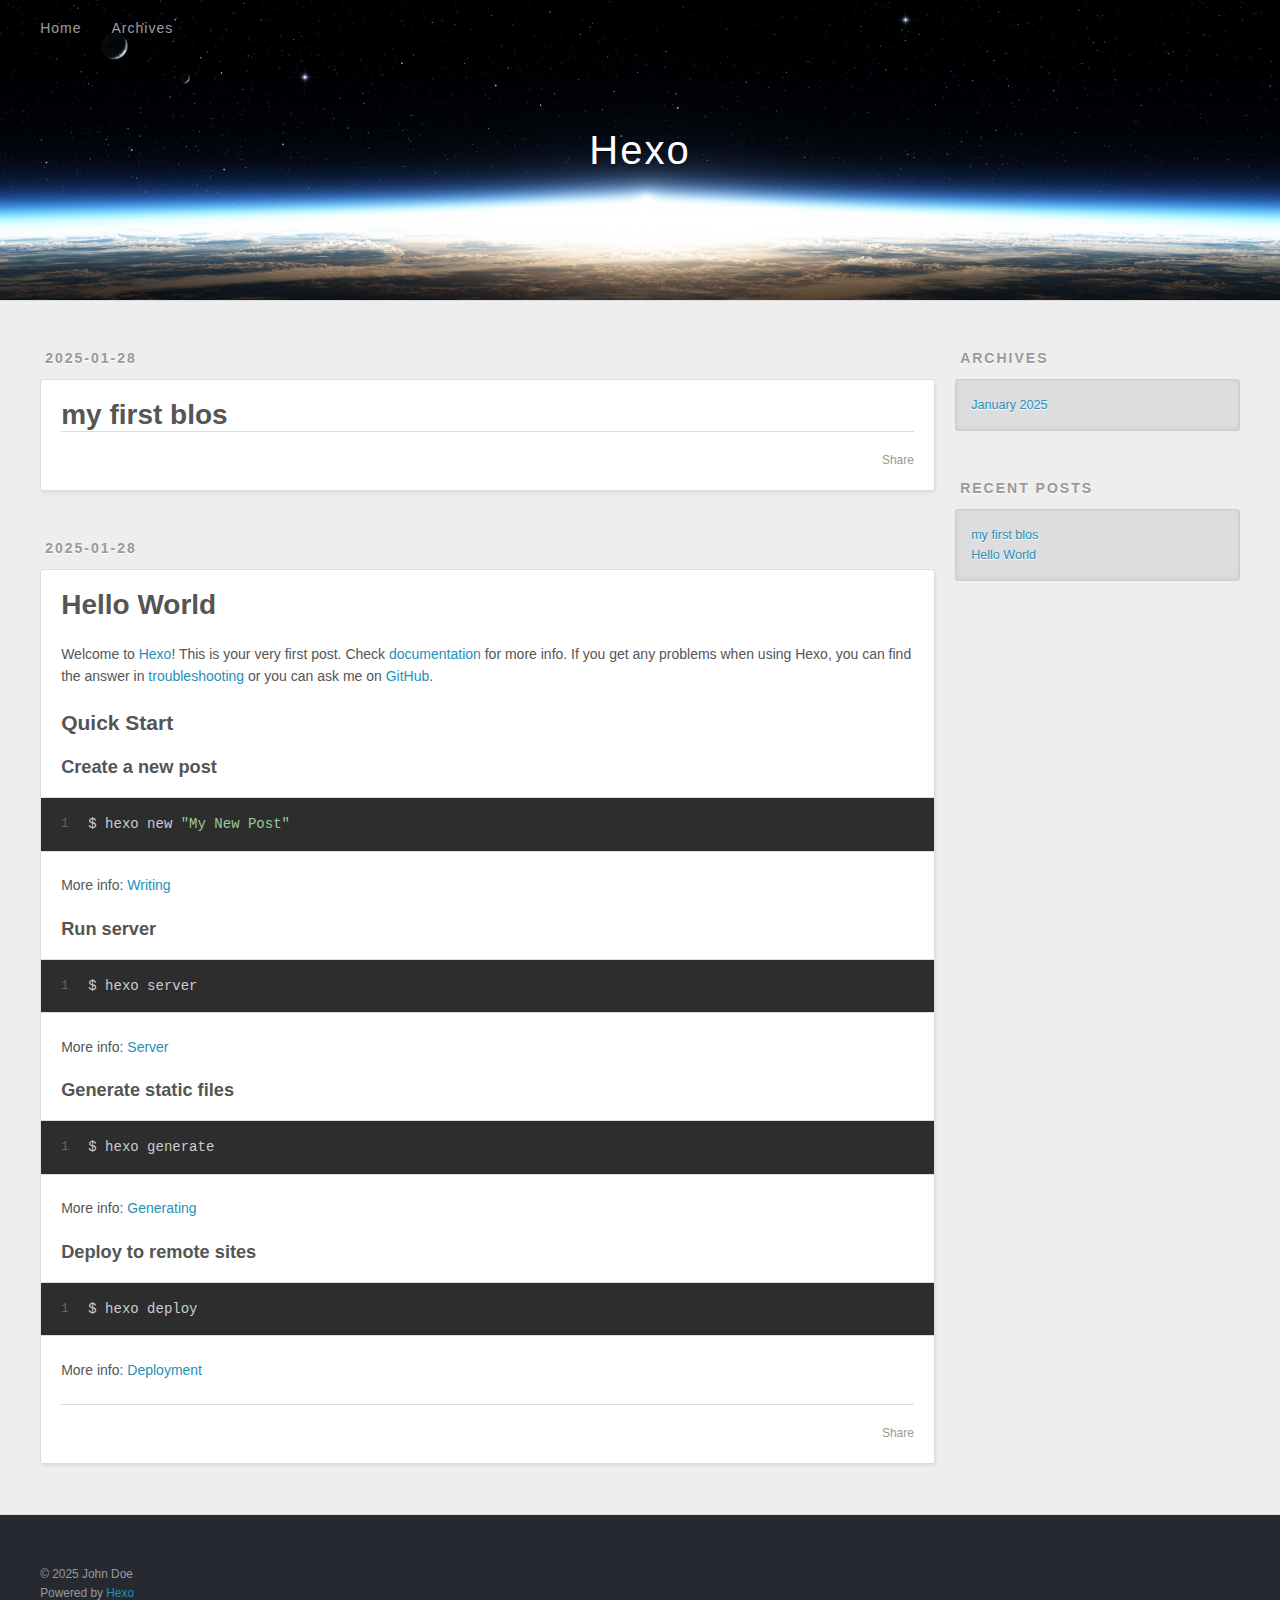
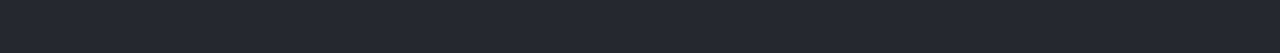
==== index.html @ 873b6cc0 "Site updated: 2025-01-28 16:52:09" ====
<!DOCTYPE html>
<html>
<head>
  <meta charset="utf-8">
  
  
  <title>Hexo</title>
  <meta name="viewport" content="width=device-width, initial-scale=1, shrink-to-fit=no">
  <meta property="og:type" content="website">
<meta property="og:title" content="Hexo">
<meta property="og:url" content="http://example.com/index.html">
<meta property="og:site_name" content="Hexo">
<meta property="og:locale" content="en_US">
<meta property="article:author" content="John Doe">
<meta name="twitter:card" content="summary">
  
    <link rel="alternate" href="/atom.xml" title="Hexo" type="application/atom+xml">
  
  
    <link rel="shortcut icon" href="/favicon.png">
  
  
  
<link rel="stylesheet" href="/css/style.css">

  
    
<link rel="stylesheet" href="/fancybox/jquery.fancybox.min.css">

  
  
<meta name="generator" content="Hexo 7.3.0"></head>

<body>
  <div id="container">
    <div id="wrap">
      <header id="header">
  <div id="banner"></div>
  <div id="header-outer" class="outer">
    <div id="header-title" class="inner">
      <h1 id="logo-wrap">
        <a href="/" id="logo">Hexo</a>
      </h1>
      
    </div>
    <div id="header-inner" class="inner">
      <nav id="main-nav">
        <a id="main-nav-toggle" class="nav-icon"><span class="fa fa-bars"></span></a>
        
          <a class="main-nav-link" href="/">Home</a>
        
          <a class="main-nav-link" href="/archives">Archives</a>
        
      </nav>
      <nav id="sub-nav">
        
        
          <a class="nav-icon" href="/atom.xml" title="RSS Feed"><span class="fa fa-rss"></span></a>
        
        <a class="nav-icon nav-search-btn" title="Search"><span class="fa fa-search"></span></a>
      </nav>
      <div id="search-form-wrap">
        <form action="//google.com/search" method="get" accept-charset="UTF-8" class="search-form"><input type="search" name="q" class="search-form-input" placeholder="Search"><button type="submit" class="search-form-submit">&#xF002;</button><input type="hidden" name="sitesearch" value="http://example.com"></form>
      </div>
    </div>
  </div>
</header>

      <div class="outer">
        <section id="main">
  
    <article id="post-my-first-blos" class="h-entry article article-type-post" itemprop="blogPost" itemscope itemtype="https://schema.org/BlogPosting">
  <div class="article-meta">
    <a href="/2025/01/28/my-first-blos/" class="article-date">
  <time class="dt-published" datetime="2025-01-28T08:33:35.000Z" itemprop="datePublished">2025-01-28</time>
</a>
    
  </div>
  <div class="article-inner">
    
    
      <header class="article-header">
        
  
    <h1 itemprop="name">
      <a class="p-name article-title" href="/2025/01/28/my-first-blos/">my first blos</a>
    </h1>
  

      </header>
    
    <div class="e-content article-entry" itemprop="articleBody">
      
        
      
    </div>
    <footer class="article-footer">
      <a data-url="http://example.com/2025/01/28/my-first-blos/" data-id="cm6g8o4yw00010cf80djihyaf" data-title="my first blos" class="article-share-link"><span class="fa fa-share">Share</span></a>
      
      
      
    </footer>
  </div>
  
</article>



  
    <article id="post-hello-world" class="h-entry article article-type-post" itemprop="blogPost" itemscope itemtype="https://schema.org/BlogPosting">
  <div class="article-meta">
    <a href="/2025/01/28/hello-world/" class="article-date">
  <time class="dt-published" datetime="2025-01-28T08:31:55.020Z" itemprop="datePublished">2025-01-28</time>
</a>
    
  </div>
  <div class="article-inner">
    
    
      <header class="article-header">
        
  
    <h1 itemprop="name">
      <a class="p-name article-title" href="/2025/01/28/hello-world/">Hello World</a>
    </h1>
  

      </header>
    
    <div class="e-content article-entry" itemprop="articleBody">
      
        <p>Welcome to <a target="_blank" rel="noopener" href="https://hexo.io/">Hexo</a>! This is your very first post. Check <a target="_blank" rel="noopener" href="https://hexo.io/docs/">documentation</a> for more info. If you get any problems when using Hexo, you can find the answer in <a target="_blank" rel="noopener" href="https://hexo.io/docs/troubleshooting.html">troubleshooting</a> or you can ask me on <a target="_blank" rel="noopener" href="https://github.com/hexojs/hexo/issues">GitHub</a>.</p>
<h2 id="Quick-Start"><a href="#Quick-Start" class="headerlink" title="Quick Start"></a>Quick Start</h2><h3 id="Create-a-new-post"><a href="#Create-a-new-post" class="headerlink" title="Create a new post"></a>Create a new post</h3><figure class="highlight bash"><table><tr><td class="gutter"><pre><span class="line">1</span><br></pre></td><td class="code"><pre><span class="line">$ hexo new <span class="string">&quot;My New Post&quot;</span></span><br></pre></td></tr></table></figure>

<p>More info: <a target="_blank" rel="noopener" href="https://hexo.io/docs/writing.html">Writing</a></p>
<h3 id="Run-server"><a href="#Run-server" class="headerlink" title="Run server"></a>Run server</h3><figure class="highlight bash"><table><tr><td class="gutter"><pre><span class="line">1</span><br></pre></td><td class="code"><pre><span class="line">$ hexo server</span><br></pre></td></tr></table></figure>

<p>More info: <a target="_blank" rel="noopener" href="https://hexo.io/docs/server.html">Server</a></p>
<h3 id="Generate-static-files"><a href="#Generate-static-files" class="headerlink" title="Generate static files"></a>Generate static files</h3><figure class="highlight bash"><table><tr><td class="gutter"><pre><span class="line">1</span><br></pre></td><td class="code"><pre><span class="line">$ hexo generate</span><br></pre></td></tr></table></figure>

<p>More info: <a target="_blank" rel="noopener" href="https://hexo.io/docs/generating.html">Generating</a></p>
<h3 id="Deploy-to-remote-sites"><a href="#Deploy-to-remote-sites" class="headerlink" title="Deploy to remote sites"></a>Deploy to remote sites</h3><figure class="highlight bash"><table><tr><td class="gutter"><pre><span class="line">1</span><br></pre></td><td class="code"><pre><span class="line">$ hexo deploy</span><br></pre></td></tr></table></figure>

<p>More info: <a target="_blank" rel="noopener" href="https://hexo.io/docs/one-command-deployment.html">Deployment</a></p>

      
    </div>
    <footer class="article-footer">
      <a data-url="http://example.com/2025/01/28/hello-world/" data-id="cm6g8o4yp00000cf8cfqbhojo" data-title="Hello World" class="article-share-link"><span class="fa fa-share">Share</span></a>
      
      
      
    </footer>
  </div>
  
</article>



  


</section>
        
          <aside id="sidebar">
  
    

  
    

  
    
  
    
  <div class="widget-wrap">
    <h3 class="widget-title">Archives</h3>
    <div class="widget">
      <ul class="archive-list"><li class="archive-list-item"><a class="archive-list-link" href="/archives/2025/01/">January 2025</a></li></ul>
    </div>
  </div>


  
    
  <div class="widget-wrap">
    <h3 class="widget-title">Recent Posts</h3>
    <div class="widget">
      <ul>
        
          <li>
            <a href="/2025/01/28/my-first-blos/">my first blos</a>
          </li>
        
          <li>
            <a href="/2025/01/28/hello-world/">Hello World</a>
          </li>
        
      </ul>
    </div>
  </div>

  
</aside>
        
      </div>
      <footer id="footer">
  
  <div class="outer">
    <div id="footer-info" class="inner">
      
      &copy; 2025 John Doe<br>
      Powered by <a href="https://hexo.io/" target="_blank">Hexo</a>
    </div>
  </div>
</footer>

    </div>
    <nav id="mobile-nav">
  
    <a href="/" class="mobile-nav-link">Home</a>
  
    <a href="/archives" class="mobile-nav-link">Archives</a>
  
</nav>
    


<script src="/js/jquery-3.6.4.min.js"></script>



  
<script src="/fancybox/jquery.fancybox.min.js"></script>




<script src="/js/script.js"></script>





  </div>
</body>
</html>
---- css/style.css ----
body {
  width: 100%;
}
body:before,
body:after {
  content: "";
  display: table;
}
body:after {
  clear: both;
}
html,
body,
div,
span,
applet,
object,
iframe,
h1,
h2,
h3,
h4,
h5,
h6,
p,
blockquote,
pre,
a,
abbr,
acronym,
address,
big,
cite,
code,
del,
dfn,
em,
img,
ins,
kbd,
q,
s,
samp,
small,
strike,
strong,
sub,
sup,
tt,
var,
dl,
dt,
dd,
ol,
ul,
li,
fieldset,
form,
label,
legend,
table,
caption,
tbody,
tfoot,
thead,
tr,
th,
td {
  margin: 0;
  padding: 0;
  border: 0;
  outline: 0;
  font-weight: inherit;
  font-style: inherit;
  font-family: inherit;
  font-size: 100%;
  vertical-align: baseline;
}
body {
  line-height: 1;
  color: #000;
  background: #fff;
}
ol,
ul {
  list-style: none;
}
table {
  border-collapse: separate;
  border-spacing: 0;
  vertical-align: middle;
}
caption,
th,
td {
  text-align: left;
  font-weight: normal;
  vertical-align: middle;
}
a img {
  border: none;
}
input,
button {
  margin: 0;
  padding: 0;
}
input::-moz-focus-inner,
button::-moz-focus-inner {
  border: 0;
  padding: 0;
}
html,
body,
#container {
  height: 100%;
}
body {
  background: #eee;
  font: 14px -apple-system, BlinkMacSystemFont, "Segoe UI", "Roboto", "Oxygen", "Ubuntu", "Cantarell", "Fira Sans", "Droid Sans", "Helvetica Neue", sans-serif;
  -webkit-text-size-adjust: 100%;
}
.outer {
  max-width: 1220px;
  margin: 0 auto;
  padding: 0 20px;
}
.outer:before,
.outer:after {
  content: "";
  display: table;
}
.outer:after {
  clear: both;
}
.inner {
  display: inline;
  float: left;
  width: 98.33333333333333%;
  margin: 0 0.833333333333333%;
}
.left,
.alignleft {
  float: left;
}
.right,
.alignright {
  float: right;
}
.clear {
  clear: both;
}
#container {
  position: relative;
}
.mobile-nav-on {
  overflow: hidden;
}
#wrap {
  height: 100%;
  width: 100%;
  position: absolute;
  top: 0;
  left: 0;
  -webkit-transition: 0.2s ease-out;
  -moz-transition: 0.2s ease-out;
  -ms-transition: 0.2s ease-out;
  transition: 0.2s ease-out;
  z-index: 1;
  background: #eee;
}
.mobile-nav-on #wrap {
  left: 280px;
}
@media screen and (min-width: 768px) {
  #main {
    display: inline;
    float: left;
    width: 73.33333333333333%;
    margin: 0 0.833333333333333%;
  }
}
.article-date,
.article-category-link,
.archive-year,
.widget-title {
  text-decoration: none;
  text-transform: uppercase;
  letter-spacing: 2px;
  color: #999;
  margin-bottom: 1em;
  margin-left: 5px;
  line-height: 1em;
  text-shadow: 0 1px #fff;
  font-weight: bold;
}
.article-inner,
.archive-article-inner {
  background: #fff;
  -webkit-box-shadow: 1px 2px 3px #ddd;
  box-shadow: 1px 2px 3px #ddd;
  border: 1px solid #ddd;
  border-radius: 3px;
}
.article-entry h1,
.widget h1 {
  font-size: 2em;
}
.article-entry h2,
.widget h2 {
  font-size: 1.5em;
}
.article-entry h3,
.widget h3 {
  font-size: 1.3em;
}
.article-entry h4,
.widget h4 {
  font-size: 1.2em;
}
.article-entry h5,
.widget h5 {
  font-size: 1em;
}
.article-entry h6,
.widget h6 {
  font-size: 1em;
  color: #999;
}
.article-entry hr,
.widget hr {
  border: 1px dashed #ddd;
}
.article-entry strong,
.widget strong {
  font-weight: bold;
}
.article-entry em,
.widget em,
.article-entry cite,
.widget cite {
  font-style: italic;
}
.article-entry sup,
.widget sup,
.article-entry sub,
.widget sub {
  font-size: 0.75em;
  line-height: 0;
  position: relative;
  vertical-align: baseline;
}
.article-entry sup,
.widget sup {
  top: -0.5em;
}
.article-entry sub,
.widget sub {
  bottom: -0.2em;
}
.article-entry small,
.widget small {
  font-size: 0.85em;
}
.article-entry acronym,
.widget acronym,
.article-entry abbr,
.widget abbr {
  border-bottom: 1px dotted;
}
.article-entry ul,
.widget ul,
.article-entry ol,
.widget ol,
.article-entry dl,
.widget dl {
  margin: 0 20px;
  line-height: 1.6em;
}
.article-entry ul ul,
.widget ul ul,
.article-entry ol ul,
.widget ol ul,
.article-entry ul ol,
.widget ul ol,
.article-entry ol ol,
.widget ol ol {
  margin-top: 0;
  margin-bottom: 0;
}
.article-entry ul,
.widget ul {
  list-style: disc;
}
.article-entry ol,
.widget ol {
  list-style: decimal;
}
.article-entry dt,
.widget dt {
  font-weight: bold;
}
#header {
  height: 300px;
  position: relative;
  border-bottom: 1px solid #ddd;
}
#header:before,
#header:after {
  content: "";
  position: absolute;
  left: 0;
  right: 0;
  height: 40px;
}
#header:before {
  top: 0;
  background: -webkit-linear-gradient(rgba(0,0,0,0.2), transparent);
  background: -moz-linear-gradient(rgba(0,0,0,0.2), transparent);
  background: -ms-linear-gradient(rgba(0,0,0,0.2), transparent);
  background: linear-gradient(rgba(0,0,0,0.2), transparent);
}
#header:after {
  bottom: 0;
  background: -webkit-linear-gradient(transparent, rgba(0,0,0,0.2));
  background: -moz-linear-gradient(transparent, rgba(0,0,0,0.2));
  background: -ms-linear-gradient(transparent, rgba(0,0,0,0.2));
  background: linear-gradient(transparent, rgba(0,0,0,0.2));
}
#header-outer {
  height: 100%;
  position: relative;
}
#header-inner {
  position: relative;
  overflow: hidden;
}
#banner {
  position: absolute;
  top: 0;
  left: 0;
  width: 100%;
  height: 100%;
  background: url("images/banner.jpg") center #000;
  background-size: cover;
  z-index: -1;
}
#header-title {
  text-align: center;
  height: 40px;
  position: absolute;
  top: 50%;
  left: 0;
  margin-top: -20px;
}
#logo,
#subtitle {
  text-decoration: none;
  color: #fff;
  font-weight: 300;
  text-shadow: 0 1px 4px rgba(0,0,0,0.3);
}
#logo {
  font-size: 40px;
  line-height: 40px;
  letter-spacing: 2px;
}
#subtitle {
  font-size: 16px;
  line-height: 16px;
  letter-spacing: 1px;
}
#subtitle-wrap {
  margin-top: 16px;
}
#main-nav {
  float: left;
  margin-left: -15px;
}
.nav-icon,
.main-nav-link {
  float: left;
  color: #fff;
  opacity: 0.6;
  text-decoration: none;
  text-shadow: 0 1px rgba(0,0,0,0.2);
  -webkit-transition: opacity 0.2s;
  -moz-transition: opacity 0.2s;
  -ms-transition: opacity 0.2s;
  transition: opacity 0.2s;
  display: block;
  padding: 20px 15px;
}
.nav-icon:hover,
.main-nav-link:hover {
  opacity: 1;
}
.nav-icon {
  text-align: center;
  font-size: 14px;
  width: 14px;
  height: 14px;
  padding: 20px 15px;
  position: relative;
  cursor: pointer;
}
.main-nav-link {
  font-weight: 300;
  letter-spacing: 1px;
}
@media screen and (max-width: 479px) {
  .main-nav-link {
    display: none;
  }
}
#main-nav-toggle {
  display: none;
}
@media screen and (max-width: 479px) {
  #main-nav-toggle {
    display: block;
  }
}
#sub-nav {
  float: right;
  margin-right: -15px;
}
#search-form-wrap {
  position: absolute;
  top: 15px;
  width: 150px;
  height: 30px;
  right: -150px;
  opacity: 0;
  -webkit-transition: 0.2s ease-out;
  -moz-transition: 0.2s ease-out;
  -ms-transition: 0.2s ease-out;
  transition: 0.2s ease-out;
}
#search-form-wrap.on {
  opacity: 1;
  right: 0;
}
@media screen and (max-width: 479px) {
  #search-form-wrap {
    width: 100%;
    right: -100%;
  }
}
.search-form {
  position: absolute;
  top: 0;
  left: 0;
  right: 0;
  background: #fff;
  padding: 5px 15px;
  border-radius: 15px;
  -webkit-box-shadow: 0 0 10px rgba(0,0,0,0.3);
  box-shadow: 0 0 10px rgba(0,0,0,0.3);
}
.search-form-input {
  border: none;
  background: none;
  color: #555;
  width: 100%;
  font: 13px -apple-system, BlinkMacSystemFont, "Segoe UI", "Roboto", "Oxygen", "Ubuntu", "Cantarell", "Fira Sans", "Droid Sans", "Helvetica Neue", sans-serif;
  outline: none;
}
.search-form-input::-webkit-search-results-decoration,
.search-form-input::-webkit-search-cancel-button {
  -webkit-appearance: none;
}
.search-form-submit {
  position: absolute;
  top: 50%;
  right: 10px;
  margin-top: -7px;
  font: 13px ForkAwesome;
  border: none;
  background: none;
  color: #bbb;
  cursor: pointer;
}
.search-form-submit:hover,
.search-form-submit:focus {
  color: #777;
}
.article {
  margin: 50px 0;
}
.article-inner {
  overflow: hidden;
}
.article-meta:before,
.article-meta:after {
  content: "";
  display: table;
}
.article-meta:after {
  clear: both;
}
.article-date {
  float: left;
}
.article-category {
  float: left;
  line-height: 1em;
  color: #ccc;
  text-shadow: 0 1px #fff;
  margin-left: 8px;
}
.article-category:before {
  content: "\2022";
}
.article-category-link {
  margin: 0 12px 1em;
}
.article-header {
  padding: 20px 20px 0;
}
.article-title {
  text-decoration: none;
  font-size: 2em;
  font-weight: bold;
  color: #555;
  line-height: 1.1em;
  -webkit-transition: color 0.2s;
  -moz-transition: color 0.2s;
  -ms-transition: color 0.2s;
  transition: color 0.2s;
}
a.article-title:hover {
  color: #258fb8;
}
.article-entry {
  color: #555;
  padding: 0 20px;
}
.article-entry:before,
.article-entry:after {
  content: "";
  display: table;
}
.article-entry:after {
  clear: both;
}
.article-entry p,
.article-entry table {
  line-height: 1.6em;
  margin: 1.6em 0;
}
.article-entry h1,
.article-entry h2,
.article-entry h3,
.article-entry h4,
.article-entry h5,
.article-entry h6 {
  font-weight: bold;
}
.article-entry h1,
.article-entry h2,
.article-entry h3,
.article-entry h4,
.article-entry h5,
.article-entry h6 {
  line-height: 1.1em;
  margin: 1.1em 0;
}
.article-entry a {
  color: #258fb8;
  text-decoration: none;
}
.article-entry a:hover {
  text-decoration: underline;
}
.article-entry ul,
.article-entry ol,
.article-entry dl {
  margin-top: 1.6em;
  margin-bottom: 1.6em;
}
.article-entry img,
.article-entry video {
  max-width: 100%;
  height: auto;
  display: block;
  margin: auto;
}
.article-entry iframe {
  border: none;
}
.article-entry table {
  width: 100%;
  border-collapse: collapse;
  border-spacing: 0;
}
.article-entry th {
  font-weight: bold;
  border-bottom: 3px solid #ddd;
  padding-bottom: 0.5em;
}
.article-entry td {
  border-bottom: 1px solid #ddd;
  padding: 10px 0;
}
.article-entry blockquote {
  font-family: Georgia, "Times New Roman", serif;
  margin: 1.6em 20px;
  text-align: center;
}
.article-entry blockquote footer {
  font-size: 14px;
  margin: 1.6em 0;
  font-family: -apple-system, BlinkMacSystemFont, "Segoe UI", "Roboto", "Oxygen", "Ubuntu", "Cantarell", "Fira Sans", "Droid Sans", "Helvetica Neue", sans-serif;
}
.article-entry blockquote footer cite:before {
  content: "—";
  padding: 0 0.5em;
}
.article-entry .pullquote {
  text-align: left;
  width: 45%;
  margin: 0;
}
.article-entry .pullquote.left {
  margin-left: 0.5em;
  margin-right: 1em;
}
.article-entry .pullquote.right {
  margin-right: 0.5em;
  margin-left: 1em;
}
.article-entry .caption {
  color: #999;
  display: block;
  font-size: 0.9em;
  margin-top: 0.5em;
  position: relative;
  text-align: center;
}
.article-entry .video-container {
  position: relative;
  padding-top: 56.25%;
  height: 0;
  overflow: hidden;
}
.article-entry .video-container iframe,
.article-entry .video-container object,
.article-entry .video-container embed {
  position: absolute;
  top: 0;
  left: 0;
  width: 100%;
  height: 100%;
  margin-top: 0;
}
.article-more-link a {
  display: inline-block;
  line-height: 1em;
  padding: 6px 15px;
  border-radius: 15px;
  background: #eee;
  color: #999;
  text-shadow: 0 1px #fff;
  text-decoration: none;
}
.article-more-link a:hover {
  background: #258fb8;
  color: #fff;
  text-decoration: none;
  text-shadow: 0 1px #1e7293;
}
.article-footer {
  font-size: 0.85em;
  line-height: 1.6em;
  border-top: 1px solid #ddd;
  padding-top: 1.6em;
  margin: 0 20px 20px;
}
.article-footer:before,
.article-footer:after {
  content: "";
  display: table;
}
.article-footer:after {
  clear: both;
}
.article-footer a {
  color: #999;
  text-decoration: none;
}
.article-footer a:hover {
  color: #555;
}
.article-tag-list-item {
  float: left;
  margin-right: 10px;
}
.article-tag-list-link:before {
  content: "#";
}
.article-comment-link {
  float: right;
}
.article-comment-link:before {
  padding-right: 8px;
}
.article-share-link {
  cursor: pointer;
  float: right;
  margin-left: 20px;
}
.article-share-link:before {
  padding-right: 6px;
}
#article-nav {
  position: relative;
}
#article-nav:before,
#article-nav:after {
  content: "";
  display: table;
}
#article-nav:after {
  clear: both;
}
@media screen and (min-width: 768px) {
  #article-nav {
    margin: 50px 0;
  }
  #article-nav:before {
    width: 8px;
    height: 8px;
    position: absolute;
    top: 50%;
    left: 50%;
    margin-top: -4px;
    margin-left: -4px;
    content: "";
    border-radius: 50%;
    background: #ddd;
    -webkit-box-shadow: 0 1px 2px #fff;
    box-shadow: 0 1px 2px #fff;
  }
}
.article-nav-link-wrap {
  text-decoration: none;
  text-shadow: 0 1px #fff;
  color: #999;
  -webkit-box-sizing: border-box;
  -moz-box-sizing: border-box;
  box-sizing: border-box;
  margin-top: 50px;
  text-align: center;
  display: block;
}
.article-nav-link-wrap:hover {
  color: #555;
}
@media screen and (min-width: 768px) {
  .article-nav-link-wrap {
    width: 50%;
    margin-top: 0;
  }
}
@media screen and (min-width: 768px) {
  #article-nav-newer {
    float: left;
    text-align: right;
    padding-right: 20px;
  }
}
@media screen and (min-width: 768px) {
  #article-nav-older {
    float: right;
    text-align: left;
    padding-left: 20px;
  }
}
.article-nav-caption {
  text-transform: uppercase;
  letter-spacing: 2px;
  color: #ddd;
  line-height: 1em;
  font-weight: bold;
}
#article-nav-newer .article-nav-caption {
  margin-right: -2px;
}
.article-nav-title {
  font-size: 0.85em;
  line-height: 1.6em;
  margin-top: 0.5em;
}
.article-share-box {
  position: absolute;
  display: none;
  background: #fff;
  -webkit-box-shadow: 1px 2px 10px rgba(0,0,0,0.2);
  box-shadow: 1px 2px 10px rgba(0,0,0,0.2);
  border-radius: 3px;
  margin-left: -145px;
  overflow: hidden;
  z-index: 1;
}
.article-share-box.on {
  display: block;
}
.article-share-input {
  width: 100%;
  background: none;
  -webkit-box-sizing: border-box;
  -moz-box-sizing: border-box;
  box-sizing: border-box;
  font: 14px -apple-system, BlinkMacSystemFont, "Segoe UI", "Roboto", "Oxygen", "Ubuntu", "Cantarell", "Fira Sans", "Droid Sans", "Helvetica Neue", sans-serif;
  padding: 0 15px;
  color: #555;
  outline: none;
  border: 1px solid #ddd;
  border-radius: 3px 3px 0 0;
  height: 36px;
  line-height: 36px;
}
.article-share-links {
  background: #eee;
}
.article-share-links:before,
.article-share-links:after {
  content: "";
  display: table;
}
.article-share-links:after {
  clear: both;
}
.article-share-twitter,
.article-share-facebook,
.article-share-pinterest,
.article-share-linkedin {
  width: 50px;
  height: 36px;
  display: block;
  float: left;
  position: relative;
  color: #999;
  text-shadow: 0 1px #fff;
}
.article-share-twitter:before,
.article-share-facebook:before,
.article-share-pinterest:before,
.article-share-linkedin:before {
  font-size: 20px;
  width: 20px;
  height: 20px;
  position: absolute;
  top: 50%;
  left: 50%;
  margin-top: -10px;
  margin-left: -10px;
  text-align: center;
}
.article-share-twitter:hover,
.article-share-facebook:hover,
.article-share-pinterest:hover,
.article-share-linkedin:hover {
  color: #fff;
}
.article-share-twitter:hover {
  background: #00aced;
  text-shadow: 0 1px #008abe;
}
.article-share-facebook:hover {
  background: #3b5998;
  text-shadow: 0 1px #2f477a;
}
.article-share-pinterest:hover {
  background: #cb2027;
  text-shadow: 0 1px #a21a1f;
}
.article-share-linkedin:hover {
  background: #0077b5;
  text-shadow: 0 1px #005f91;
}
.article-gallery {
  background: #000;
  position: relative;
}
.article-gallery-photos {
  position: relative;
  overflow: hidden;
}
.article-gallery-img {
  display: none;
  max-width: 100%;
}
.article-gallery-img:first-child {
  display: block;
}
.article-gallery-img.loaded {
  position: absolute;
  display: block;
}
.article-gallery-img img {
  display: block;
  max-width: 100%;
  margin: 0 auto;
}
#comments {
  background: #fff;
  -webkit-box-shadow: 1px 2px 3px #ddd;
  box-shadow: 1px 2px 3px #ddd;
  padding: 20px;
  border: 1px solid #ddd;
  border-radius: 3px;
  margin: 50px 0;
}
#comments a {
  color: #258fb8;
}
.archives-wrap {
  margin: 50px 0;
}
.archives:before,
.archives:after {
  content: "";
  display: table;
}
.archives:after {
  clear: both;
}
.archive-year-wrap {
  margin-bottom: 1em;
}
.archives {
  -webkit-column-gap: 10px;
  -moz-column-gap: 10px;
  column-gap: 10px;
}
@media screen and (min-width: 480px) and (max-width: 767px) {
  .archives {
    -webkit-column-count: 2;
    -moz-column-count: 2;
    column-count: 2;
  }
}
@media screen and (min-width: 768px) {
  .archives {
    -webkit-column-count: 3;
    -moz-column-count: 3;
    column-count: 3;
  }
}
.archive-article {
  -webkit-column-break-inside: avoid;
  page-break-inside: avoid;
  overflow: hidden;
  break-inside: avoid-column;
}
.archive-article-inner {
  padding: 10px;
  margin-bottom: 15px;
}
.archive-article-title {
  text-decoration: none;
  font-weight: bold;
  color: #555;
  -webkit-transition: color 0.2s;
  -moz-transition: color 0.2s;
  -ms-transition: color 0.2s;
  transition: color 0.2s;
  line-height: 1.6em;
}
.archive-article-title:hover {
  color: #258fb8;
}
.archive-article-footer {
  margin-top: 1em;
}
.archive-article-date {
  color: #999;
  text-decoration: none;
  font-size: 0.85em;
  line-height: 1em;
  margin-bottom: 0.5em;
  display: block;
}
#page-nav {
  margin: 50px auto;
  background: #fff;
  -webkit-box-shadow: 1px 2px 3px #ddd;
  box-shadow: 1px 2px 3px #ddd;
  border: 1px solid #ddd;
  border-radius: 3px;
  text-align: center;
  color: #999;
  overflow: hidden;
}
#page-nav:before,
#page-nav:after {
  content: "";
  display: table;
}
#page-nav:after {
  clear: both;
}
#page-nav a,
#page-nav span {
  padding: 10px 20px;
  line-height: 1;
  height: 2ex;
}
#page-nav a {
  color: #999;
  text-decoration: none;
}
#page-nav a:hover {
  background: #999;
  color: #fff;
}
#page-nav .prev {
  float: left;
}
#page-nav .next {
  float: right;
}
#page-nav .page-number {
  display: inline-block;
}
@media screen and (max-width: 479px) {
  #page-nav .page-number {
    display: none;
  }
}
#page-nav .current {
  color: #555;
  font-weight: bold;
}
#page-nav .space {
  color: #ddd;
}
#footer {
  background: #262a30;
  padding: 50px 0;
  border-top: 1px solid #ddd;
  color: #999;
}
#footer a {
  color: #258fb8;
  text-decoration: none;
}
#footer a:hover {
  text-decoration: underline;
}
#footer-info {
  line-height: 1.6em;
  font-size: 0.85em;
}
.article-entry pre,
.article-entry .highlight {
  background: #2d2d2d;
  margin: 0 -20px;
  padding: 15px 20px;
  border-style: solid;
  border-color: #ddd;
  border-width: 1px 0;
  overflow: auto;
  color: #ccc;
  line-height: 22.400000000000002px;
}
.article-entry .highlight .gutter pre,
.article-entry .gist .gist-file .gist-data .line-numbers {
  color: #666;
  font-size: 0.85em;
}
.article-entry pre,
.article-entry code {
  font-family: "Source Code Pro", Consolas, Monaco, Menlo, Consolas, monospace;
}
.article-entry code {
  background: #eee;
  text-shadow: 0 1px #fff;
  padding: 0 0.3em;
}
.article-entry pre code {
  background: none;
  text-shadow: none;
  padding: 0;
}
.article-entry .highlight pre {
  border: none;
  margin: 0;
  padding: 0;
}
.article-entry .highlight table {
  margin: 0;
  width: auto;
}
.article-entry .highlight td {
  border: none;
  padding: 0;
}
.article-entry .highlight figcaption {
  font-size: 0.85em;
  color: #999;
  line-height: 1em;
  margin-bottom: 1em;
}
.article-entry .highlight figcaption:before,
.article-entry .highlight figcaption:after {
  content: "";
  display: table;
}
.article-entry .highlight figcaption:after {
  clear: both;
}
.article-entry .highlight figcaption a {
  float: right;
}
.article-entry .highlight .gutter {
  -moz-user-select: none;
  -ms-user-select: none;
  -webkit-user-select: none;
  -webkit-user-select: none;
  -moz-user-select: none;
  -ms-user-select: none;
  user-select: none;
}
.article-entry .highlight .gutter pre {
  text-align: right;
  padding-right: 20px;
}
.article-entry .highlight .line {
  height: 22.400000000000002px;
}
.article-entry .highlight .line.marked {
  background: #515151;
}
.article-entry .gist {
  margin: 0 -20px;
  border-style: solid;
  border-color: #ddd;
  border-width: 1px 0;
  background: #2d2d2d;
  padding: 15px 20px 15px 0;
}
.article-entry .gist .gist-file {
  border: none;
  font-family: "Source Code Pro", Consolas, Monaco, Menlo, Consolas, monospace;
  margin: 0;
}
.article-entry .gist .gist-file .gist-data {
  background: none;
  border: none;
}
.article-entry .gist .gist-file .gist-data .line-numbers {
  background: none;
  border: none;
  padding: 0 20px 0 0;
}
.article-entry .gist .gist-file .gist-data .line-data {
  padding: 0 !important;
}
.article-entry .gist .gist-file .highlight {
  margin: 0;
  padding: 0;
  border: none;
}
.article-entry .gist .gist-file .gist-meta {
  background: #2d2d2d;
  color: #999;
  font: 0.85em -apple-system, BlinkMacSystemFont, "Segoe UI", "Roboto", "Oxygen", "Ubuntu", "Cantarell", "Fira Sans", "Droid Sans", "Helvetica Neue", sans-serif;
  text-shadow: 0 0;
  padding: 0;
  margin-top: 1em;
  margin-left: 20px;
}
.article-entry .gist .gist-file .gist-meta a {
  color: #258fb8;
  font-weight: normal;
}
.article-entry .gist .gist-file .gist-meta a:hover {
  text-decoration: underline;
}
pre .comment,
pre .title {
  color: #999;
}
pre .variable,
pre .attribute,
pre .tag,
pre .regexp,
pre .ruby .constant,
pre .xml .tag .title,
pre .xml .pi,
pre .xml .doctype,
pre .html .doctype,
pre .css .id,
pre .css .class,
pre .css .pseudo {
  color: #f2777a;
}
pre .number,
pre .preprocessor,
pre .built_in,
pre .literal,
pre .params,
pre .constant {
  color: #f99157;
}
pre .class,
pre .ruby .class .title,
pre .css .rules .attribute {
  color: #9c9;
}
pre .string,
pre .value,
pre .inheritance,
pre .header,
pre .ruby .symbol,
pre .xml .cdata {
  color: #9c9;
}
pre .css .hexcolor {
  color: #6cc;
}
pre .function,
pre .python .decorator,
pre .python .title,
pre .ruby .function .title,
pre .ruby .title .keyword,
pre .perl .sub,
pre .javascript .title,
pre .coffeescript .title {
  color: #69c;
}
pre .keyword,
pre .javascript .function {
  color: #c9c;
}
@media screen and (max-width: 479px) {
  #mobile-nav {
    position: absolute;
    top: 0;
    left: 0;
    width: 280px;
    height: 100%;
    background: #191919;
    border-right: 1px solid #fff;
  }
}
@media screen and (max-width: 479px) {
  .mobile-nav-link {
    display: block;
    color: #999;
    text-decoration: none;
    padding: 15px 20px;
    font-weight: bold;
  }
  .mobile-nav-link:hover {
    color: #fff;
  }
}
@media screen and (min-width: 768px) {
  #sidebar {
    display: inline;
    float: left;
    width: 23.333333333333332%;
    margin: 0 0.833333333333333%;
  }
}
.widget-wrap {
  margin: 50px 0;
}
.widget {
  color: #777;
  text-shadow: 0 1px #fff;
  background: #ddd;
  -webkit-box-shadow: 0 -1px 4px #ccc inset;
  box-shadow: 0 -1px 4px #ccc inset;
  border: 1px solid #ccc;
  padding: 15px;
  border-radius: 3px;
}
.widget a {
  color: #258fb8;
  text-decoration: none;
}
.widget a:hover {
  text-decoration: underline;
}
.widget ul ul,
.widget ol ul,
.widget dl ul,
.widget ul ol,
.widget ol ol,
.widget dl ol,
.widget ul dl,
.widget ol dl,
.widget dl dl {
  margin-left: 15px;
  list-style: disc;
}
.widget {
  line-height: 1.6em;
  word-wrap: break-word;
  font-size: 0.9em;
}
.widget ul,
.widget ol {
  list-style: none;
  margin: 0;
}
.widget ul ul,
.widget ol ul,
.widget ul ol,
.widget ol ol {
  margin: 0 20px;
}
.widget ul ul,
.widget ol ul {
  list-style: disc;
}
.widget ul ol,
.widget ol ol {
  list-style: decimal;
}
.category-list-count,
.tag-list-count,
.archive-list-count {
  padding-left: 5px;
  color: #999;
  font-size: 0.85em;
}
.category-list-count:before,
.tag-list-count:before,
.archive-list-count:before {
  content: "(";
}
.category-list-count:after,
.tag-list-count:after,
.archive-list-count:after {
  content: ")";
}
.tagcloud a {
  margin-right: 5px;
  display: inline-block;
}
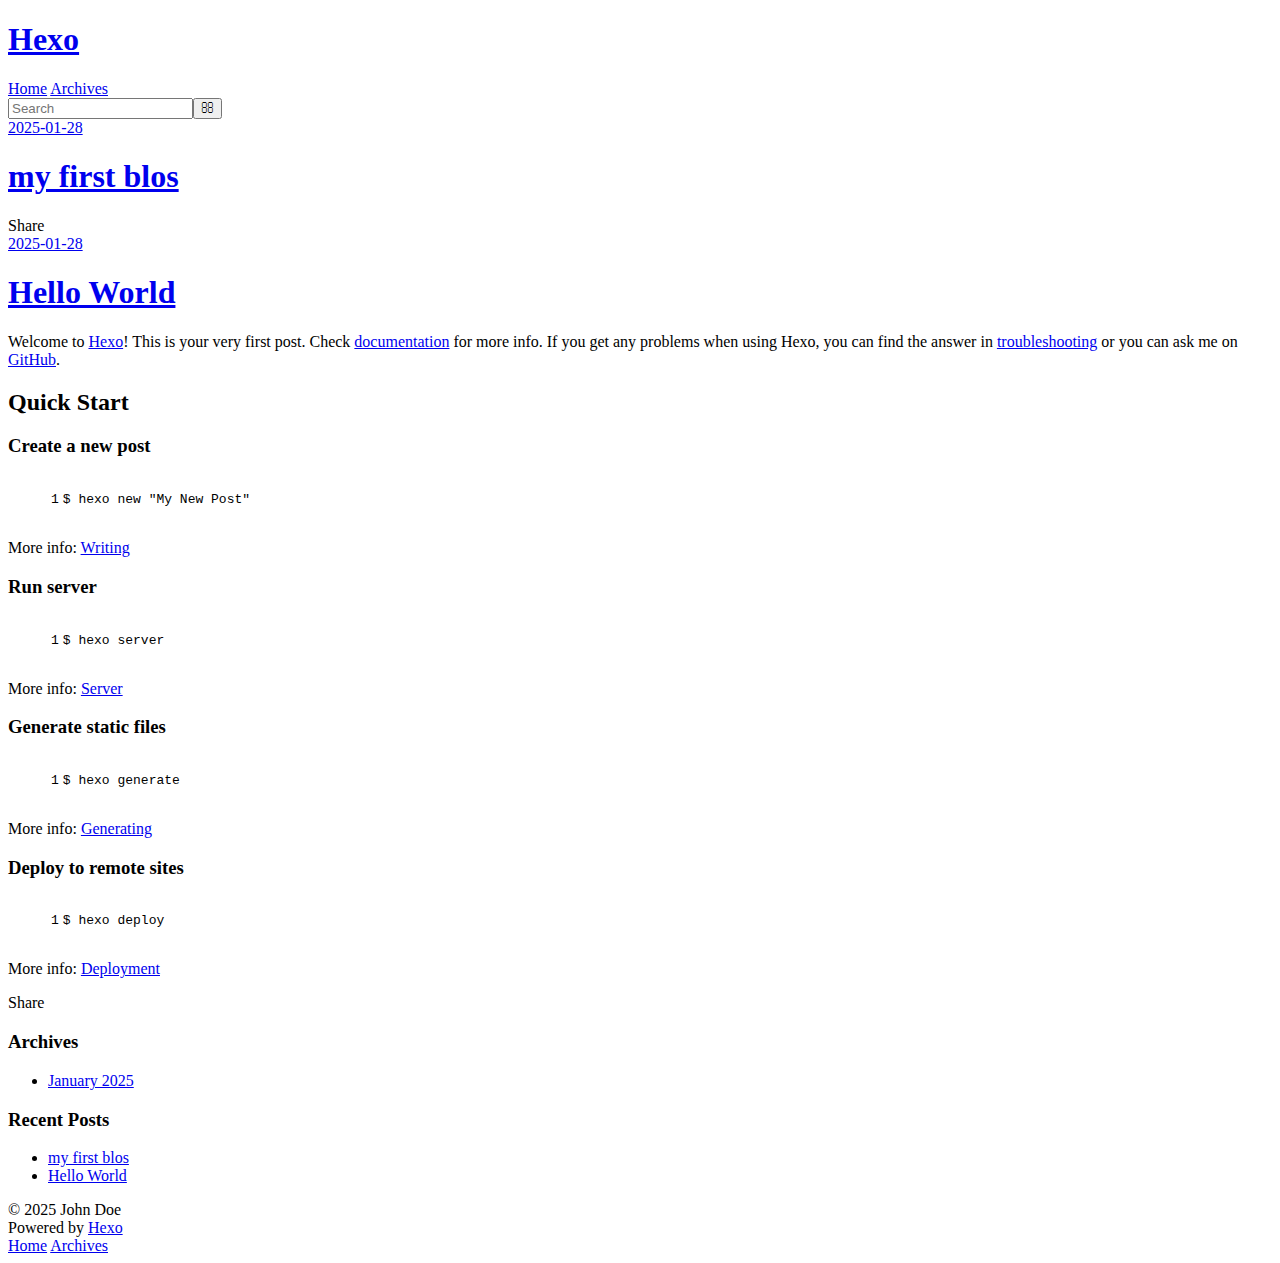
==== commit b88d3a03: "Site updated: 2025-01-28 16:54:01" ====
--- a/index.html
+++ b/index.html
@@ -8,24 +8,24 @@
   <meta name="viewport" content="width=device-width, initial-scale=1, shrink-to-fit=no">
   <meta property="og:type" content="website">
 <meta property="og:title" content="Hexo">
-<meta property="og:url" content="http://example.com/index.html">
+<meta property="og:url" content="https://github.com/xingraoduojie/jieba.github.io.git/index.html">
 <meta property="og:site_name" content="Hexo">
 <meta property="og:locale" content="en_US">
 <meta property="article:author" content="John Doe">
 <meta name="twitter:card" content="summary">
   
-    <link rel="alternate" href="/atom.xml" title="Hexo" type="application/atom+xml">
-  
-  
-    <link rel="shortcut icon" href="/favicon.png">
-  
-  
-  
-<link rel="stylesheet" href="/css/style.css">
-
-  
-    
-<link rel="stylesheet" href="/fancybox/jquery.fancybox.min.css">
+    <link rel="alternate" href="/xingraoduojie/jieba.github.io.git/atom.xml" title="Hexo" type="application/atom+xml">
+  
+  
+    <link rel="shortcut icon" href="/xingraoduojie/jieba.github.io.git/favicon.png">
+  
+  
+  
+<link rel="stylesheet" href="/xingraoduojie/jieba.github.io.git/css/style.css">
+
+  
+    
+<link rel="stylesheet" href="/xingraoduojie/jieba.github.io.git/fancybox/jquery.fancybox.min.css">
 
   
   
@@ -39,7 +39,7 @@
   <div id="header-outer" class="outer">
     <div id="header-title" class="inner">
       <h1 id="logo-wrap">
-        <a href="/" id="logo">Hexo</a>
+        <a href="/xingraoduojie/jieba.github.io.git/" id="logo">Hexo</a>
       </h1>
       
     </div>
@@ -47,20 +47,20 @@
       <nav id="main-nav">
         <a id="main-nav-toggle" class="nav-icon"><span class="fa fa-bars"></span></a>
         
-          <a class="main-nav-link" href="/">Home</a>
-        
-          <a class="main-nav-link" href="/archives">Archives</a>
+          <a class="main-nav-link" href="/xingraoduojie/jieba.github.io.git/">Home</a>
+        
+          <a class="main-nav-link" href="/xingraoduojie/jieba.github.io.git/archives">Archives</a>
         
       </nav>
       <nav id="sub-nav">
         
         
-          <a class="nav-icon" href="/atom.xml" title="RSS Feed"><span class="fa fa-rss"></span></a>
+          <a class="nav-icon" href="/xingraoduojie/jieba.github.io.git/atom.xml" title="RSS Feed"><span class="fa fa-rss"></span></a>
         
         <a class="nav-icon nav-search-btn" title="Search"><span class="fa fa-search"></span></a>
       </nav>
       <div id="search-form-wrap">
-        <form action="//google.com/search" method="get" accept-charset="UTF-8" class="search-form"><input type="search" name="q" class="search-form-input" placeholder="Search"><button type="submit" class="search-form-submit">&#xF002;</button><input type="hidden" name="sitesearch" value="http://example.com"></form>
+        <form action="//google.com/search" method="get" accept-charset="UTF-8" class="search-form"><input type="search" name="q" class="search-form-input" placeholder="Search"><button type="submit" class="search-form-submit">&#xF002;</button><input type="hidden" name="sitesearch" value="https://github.com/xingraoduojie/jieba.github.io.git"></form>
       </div>
     </div>
   </div>
@@ -71,7 +71,7 @@
   
     <article id="post-my-first-blos" class="h-entry article article-type-post" itemprop="blogPost" itemscope itemtype="https://schema.org/BlogPosting">
   <div class="article-meta">
-    <a href="/2025/01/28/my-first-blos/" class="article-date">
+    <a href="/xingraoduojie/jieba.github.io.git/2025/01/28/my-first-blos/" class="article-date">
   <time class="dt-published" datetime="2025-01-28T08:33:35.000Z" itemprop="datePublished">2025-01-28</time>
 </a>
     
@@ -83,7 +83,7 @@
         
   
     <h1 itemprop="name">
-      <a class="p-name article-title" href="/2025/01/28/my-first-blos/">my first blos</a>
+      <a class="p-name article-title" href="/xingraoduojie/jieba.github.io.git/2025/01/28/my-first-blos/">my first blos</a>
     </h1>
   
 
@@ -95,7 +95,7 @@
       
     </div>
     <footer class="article-footer">
-      <a data-url="http://example.com/2025/01/28/my-first-blos/" data-id="cm6g8o4yw00010cf80djihyaf" data-title="my first blos" class="article-share-link"><span class="fa fa-share">Share</span></a>
+      <a data-url="https://github.com/xingraoduojie/jieba.github.io.git/2025/01/28/my-first-blos/" data-id="cm6g8qk060000o0f8c35ian54" data-title="my first blos" class="article-share-link"><span class="fa fa-share">Share</span></a>
       
       
       
@@ -109,7 +109,7 @@
   
     <article id="post-hello-world" class="h-entry article article-type-post" itemprop="blogPost" itemscope itemtype="https://schema.org/BlogPosting">
   <div class="article-meta">
-    <a href="/2025/01/28/hello-world/" class="article-date">
+    <a href="/xingraoduojie/jieba.github.io.git/2025/01/28/hello-world/" class="article-date">
   <time class="dt-published" datetime="2025-01-28T08:31:55.020Z" itemprop="datePublished">2025-01-28</time>
 </a>
     
@@ -121,7 +121,7 @@
         
   
     <h1 itemprop="name">
-      <a class="p-name article-title" href="/2025/01/28/hello-world/">Hello World</a>
+      <a class="p-name article-title" href="/xingraoduojie/jieba.github.io.git/2025/01/28/hello-world/">Hello World</a>
     </h1>
   
 
@@ -129,7 +129,7 @@
     
     <div class="e-content article-entry" itemprop="articleBody">
       
-        <p>Welcome to <a target="_blank" rel="noopener" href="https://hexo.io/">Hexo</a>! This is your very first post. Check <a target="_blank" rel="noopener" href="https://hexo.io/docs/">documentation</a> for more info. If you get any problems when using Hexo, you can find the answer in <a target="_blank" rel="noopener" href="https://hexo.io/docs/troubleshooting.html">troubleshooting</a> or you can ask me on <a target="_blank" rel="noopener" href="https://github.com/hexojs/hexo/issues">GitHub</a>.</p>
+        <p>Welcome to <a target="_blank" rel="noopener" href="https://hexo.io/">Hexo</a>! This is your very first post. Check <a target="_blank" rel="noopener" href="https://hexo.io/docs/">documentation</a> for more info. If you get any problems when using Hexo, you can find the answer in <a target="_blank" rel="noopener" href="https://hexo.io/docs/troubleshooting.html">troubleshooting</a> or you can ask me on <a href="https://github.com/hexojs/hexo/issues">GitHub</a>.</p>
 <h2 id="Quick-Start"><a href="#Quick-Start" class="headerlink" title="Quick Start"></a>Quick Start</h2><h3 id="Create-a-new-post"><a href="#Create-a-new-post" class="headerlink" title="Create a new post"></a>Create a new post</h3><figure class="highlight bash"><table><tr><td class="gutter"><pre><span class="line">1</span><br></pre></td><td class="code"><pre><span class="line">$ hexo new <span class="string">&quot;My New Post&quot;</span></span><br></pre></td></tr></table></figure>
 
 <p>More info: <a target="_blank" rel="noopener" href="https://hexo.io/docs/writing.html">Writing</a></p>
@@ -146,7 +146,7 @@
       
     </div>
     <footer class="article-footer">
-      <a data-url="http://example.com/2025/01/28/hello-world/" data-id="cm6g8o4yp00000cf8cfqbhojo" data-title="Hello World" class="article-share-link"><span class="fa fa-share">Share</span></a>
+      <a data-url="https://github.com/xingraoduojie/jieba.github.io.git/2025/01/28/hello-world/" data-id="cm6g8qk090001o0f8ebk7at2c" data-title="Hello World" class="article-share-link"><span class="fa fa-share">Share</span></a>
       
       
       
@@ -176,7 +176,7 @@
   <div class="widget-wrap">
     <h3 class="widget-title">Archives</h3>
     <div class="widget">
-      <ul class="archive-list"><li class="archive-list-item"><a class="archive-list-link" href="/archives/2025/01/">January 2025</a></li></ul>
+      <ul class="archive-list"><li class="archive-list-item"><a class="archive-list-link" href="/xingraoduojie/jieba.github.io.git/archives/2025/01/">January 2025</a></li></ul>
     </div>
   </div>
 
@@ -189,11 +189,11 @@
       <ul>
         
           <li>
-            <a href="/2025/01/28/my-first-blos/">my first blos</a>
+            <a href="/xingraoduojie/jieba.github.io.git/2025/01/28/my-first-blos/">my first blos</a>
           </li>
         
           <li>
-            <a href="/2025/01/28/hello-world/">Hello World</a>
+            <a href="/xingraoduojie/jieba.github.io.git/2025/01/28/hello-world/">Hello World</a>
           </li>
         
       </ul>
@@ -218,25 +218,25 @@
     </div>
     <nav id="mobile-nav">
   
-    <a href="/" class="mobile-nav-link">Home</a>
-  
-    <a href="/archives" class="mobile-nav-link">Archives</a>
+    <a href="/xingraoduojie/jieba.github.io.git/" class="mobile-nav-link">Home</a>
+  
+    <a href="/xingraoduojie/jieba.github.io.git/archives" class="mobile-nav-link">Archives</a>
   
 </nav>
     
 
 
-<script src="/js/jquery-3.6.4.min.js"></script>
-
-
-
-  
-<script src="/fancybox/jquery.fancybox.min.js"></script>
-
-
-
-
-<script src="/js/script.js"></script>
+<script src="/xingraoduojie/jieba.github.io.git/js/jquery-3.6.4.min.js"></script>
+
+
+
+  
+<script src="/xingraoduojie/jieba.github.io.git/fancybox/jquery.fancybox.min.js"></script>
+
+
+
+
+<script src="/xingraoduojie/jieba.github.io.git/js/script.js"></script>
 
 
 
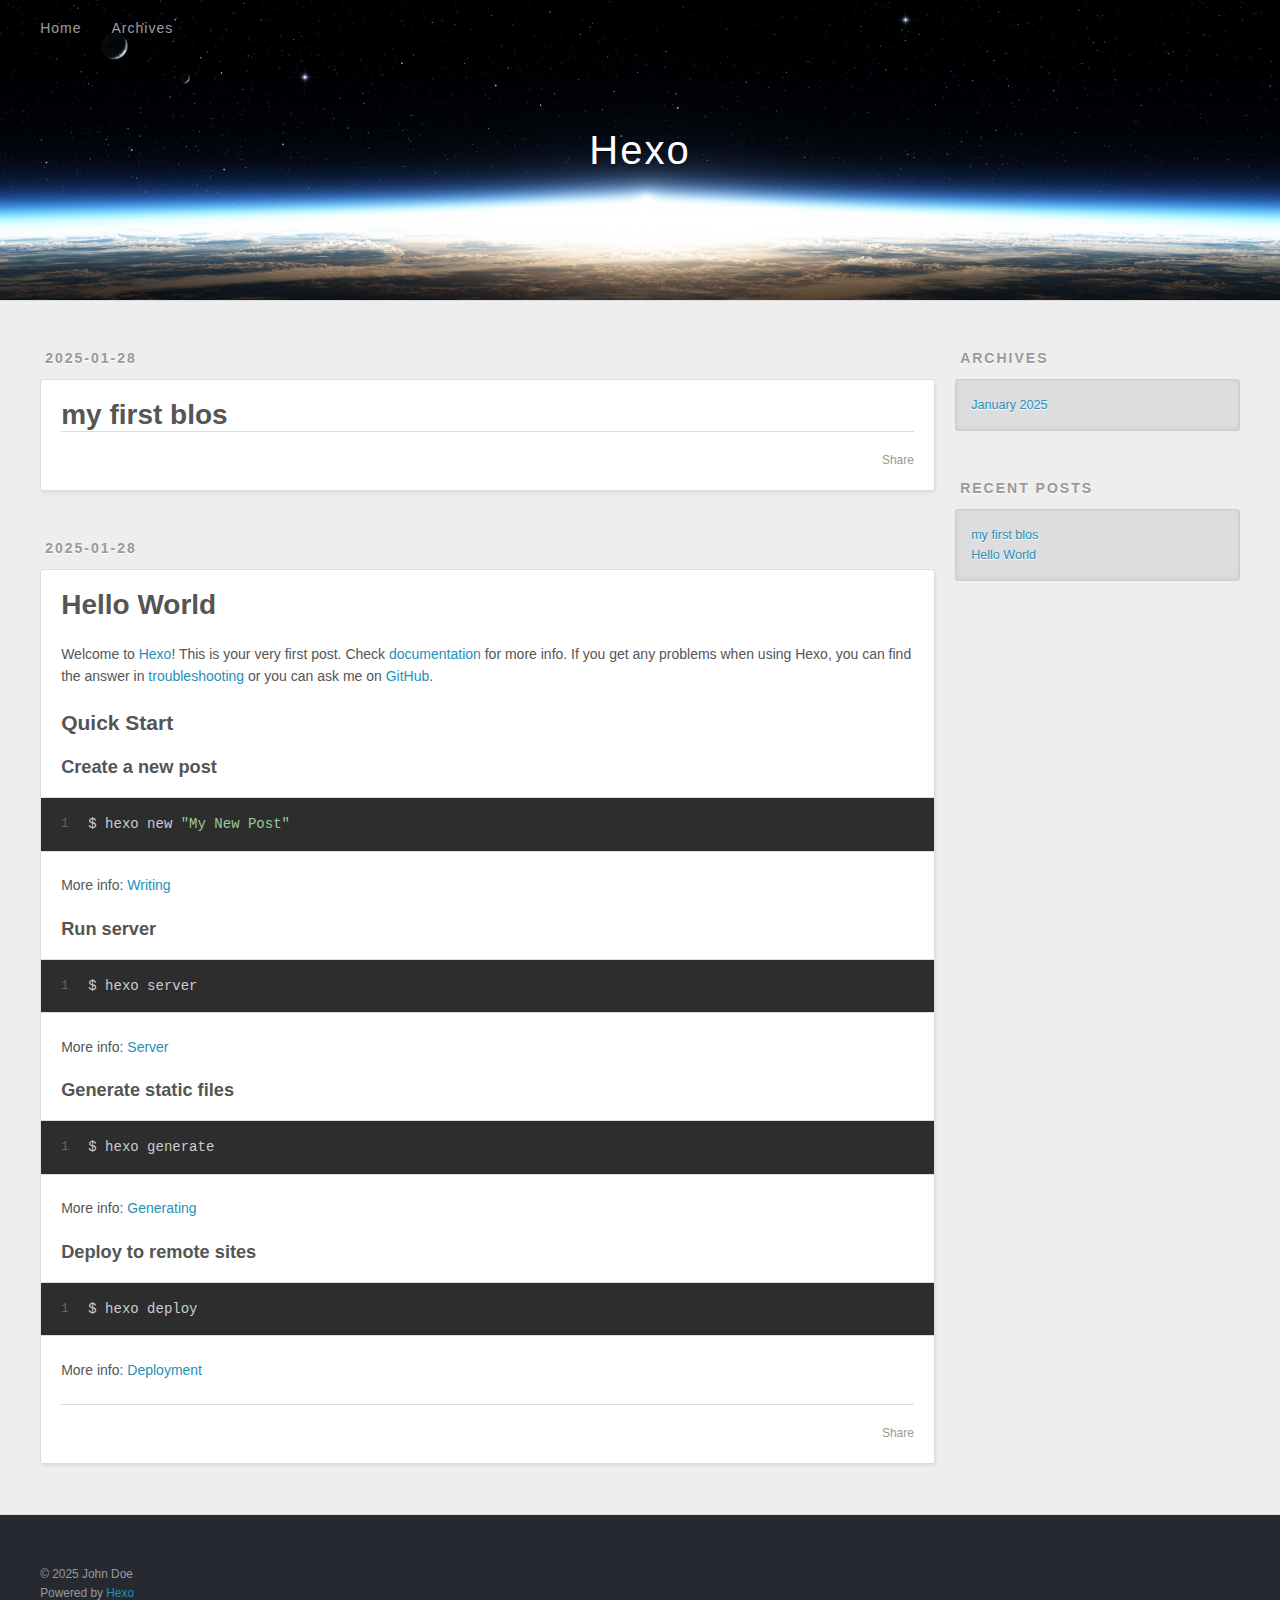
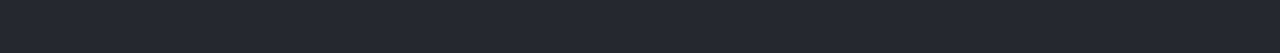
==== commit c8b2add7: "Site updated: 2025-01-28 17:30:26" ====
--- a/index.html
+++ b/index.html
@@ -8,24 +8,24 @@
   <meta name="viewport" content="width=device-width, initial-scale=1, shrink-to-fit=no">
   <meta property="og:type" content="website">
 <meta property="og:title" content="Hexo">
-<meta property="og:url" content="https://github.com/xingraoduojie/jieba.github.io.git/index.html">
+<meta property="og:url" content="http://example.com/index.html">
 <meta property="og:site_name" content="Hexo">
 <meta property="og:locale" content="en_US">
 <meta property="article:author" content="John Doe">
 <meta name="twitter:card" content="summary">
   
-    <link rel="alternate" href="/xingraoduojie/jieba.github.io.git/atom.xml" title="Hexo" type="application/atom+xml">
-  
-  
-    <link rel="shortcut icon" href="/xingraoduojie/jieba.github.io.git/favicon.png">
-  
-  
-  
-<link rel="stylesheet" href="/xingraoduojie/jieba.github.io.git/css/style.css">
-
-  
-    
-<link rel="stylesheet" href="/xingraoduojie/jieba.github.io.git/fancybox/jquery.fancybox.min.css">
+    <link rel="alternate" href="/atom.xml" title="Hexo" type="application/atom+xml">
+  
+  
+    <link rel="shortcut icon" href="/favicon.png">
+  
+  
+  
+<link rel="stylesheet" href="/css/style.css">
+
+  
+    
+<link rel="stylesheet" href="/fancybox/jquery.fancybox.min.css">
 
   
   
@@ -39,7 +39,7 @@
   <div id="header-outer" class="outer">
     <div id="header-title" class="inner">
       <h1 id="logo-wrap">
-        <a href="/xingraoduojie/jieba.github.io.git/" id="logo">Hexo</a>
+        <a href="/" id="logo">Hexo</a>
       </h1>
       
     </div>
@@ -47,20 +47,20 @@
       <nav id="main-nav">
         <a id="main-nav-toggle" class="nav-icon"><span class="fa fa-bars"></span></a>
         
-          <a class="main-nav-link" href="/xingraoduojie/jieba.github.io.git/">Home</a>
-        
-          <a class="main-nav-link" href="/xingraoduojie/jieba.github.io.git/archives">Archives</a>
+          <a class="main-nav-link" href="/">Home</a>
+        
+          <a class="main-nav-link" href="/archives">Archives</a>
         
       </nav>
       <nav id="sub-nav">
         
         
-          <a class="nav-icon" href="/xingraoduojie/jieba.github.io.git/atom.xml" title="RSS Feed"><span class="fa fa-rss"></span></a>
+          <a class="nav-icon" href="/atom.xml" title="RSS Feed"><span class="fa fa-rss"></span></a>
         
         <a class="nav-icon nav-search-btn" title="Search"><span class="fa fa-search"></span></a>
       </nav>
       <div id="search-form-wrap">
-        <form action="//google.com/search" method="get" accept-charset="UTF-8" class="search-form"><input type="search" name="q" class="search-form-input" placeholder="Search"><button type="submit" class="search-form-submit">&#xF002;</button><input type="hidden" name="sitesearch" value="https://github.com/xingraoduojie/jieba.github.io.git"></form>
+        <form action="//google.com/search" method="get" accept-charset="UTF-8" class="search-form"><input type="search" name="q" class="search-form-input" placeholder="Search"><button type="submit" class="search-form-submit">&#xF002;</button><input type="hidden" name="sitesearch" value="http://example.com"></form>
       </div>
     </div>
   </div>
@@ -71,7 +71,7 @@
   
     <article id="post-my-first-blos" class="h-entry article article-type-post" itemprop="blogPost" itemscope itemtype="https://schema.org/BlogPosting">
   <div class="article-meta">
-    <a href="/xingraoduojie/jieba.github.io.git/2025/01/28/my-first-blos/" class="article-date">
+    <a href="/2025/01/28/my-first-blos/" class="article-date">
   <time class="dt-published" datetime="2025-01-28T08:33:35.000Z" itemprop="datePublished">2025-01-28</time>
 </a>
     
@@ -83,7 +83,7 @@
         
   
     <h1 itemprop="name">
-      <a class="p-name article-title" href="/xingraoduojie/jieba.github.io.git/2025/01/28/my-first-blos/">my first blos</a>
+      <a class="p-name article-title" href="/2025/01/28/my-first-blos/">my first blos</a>
     </h1>
   
 
@@ -95,7 +95,7 @@
       
     </div>
     <footer class="article-footer">
-      <a data-url="https://github.com/xingraoduojie/jieba.github.io.git/2025/01/28/my-first-blos/" data-id="cm6g8qk060000o0f8c35ian54" data-title="my first blos" class="article-share-link"><span class="fa fa-share">Share</span></a>
+      <a data-url="http://example.com/2025/01/28/my-first-blos/" data-id="cm6g8sopg00011sf87air9xpe" data-title="my first blos" class="article-share-link"><span class="fa fa-share">Share</span></a>
       
       
       
@@ -109,7 +109,7 @@
   
     <article id="post-hello-world" class="h-entry article article-type-post" itemprop="blogPost" itemscope itemtype="https://schema.org/BlogPosting">
   <div class="article-meta">
-    <a href="/xingraoduojie/jieba.github.io.git/2025/01/28/hello-world/" class="article-date">
+    <a href="/2025/01/28/hello-world/" class="article-date">
   <time class="dt-published" datetime="2025-01-28T08:31:55.020Z" itemprop="datePublished">2025-01-28</time>
 </a>
     
@@ -121,7 +121,7 @@
         
   
     <h1 itemprop="name">
-      <a class="p-name article-title" href="/xingraoduojie/jieba.github.io.git/2025/01/28/hello-world/">Hello World</a>
+      <a class="p-name article-title" href="/2025/01/28/hello-world/">Hello World</a>
     </h1>
   
 
@@ -129,7 +129,7 @@
     
     <div class="e-content article-entry" itemprop="articleBody">
       
-        <p>Welcome to <a target="_blank" rel="noopener" href="https://hexo.io/">Hexo</a>! This is your very first post. Check <a target="_blank" rel="noopener" href="https://hexo.io/docs/">documentation</a> for more info. If you get any problems when using Hexo, you can find the answer in <a target="_blank" rel="noopener" href="https://hexo.io/docs/troubleshooting.html">troubleshooting</a> or you can ask me on <a href="https://github.com/hexojs/hexo/issues">GitHub</a>.</p>
+        <p>Welcome to <a target="_blank" rel="noopener" href="https://hexo.io/">Hexo</a>! This is your very first post. Check <a target="_blank" rel="noopener" href="https://hexo.io/docs/">documentation</a> for more info. If you get any problems when using Hexo, you can find the answer in <a target="_blank" rel="noopener" href="https://hexo.io/docs/troubleshooting.html">troubleshooting</a> or you can ask me on <a target="_blank" rel="noopener" href="https://github.com/hexojs/hexo/issues">GitHub</a>.</p>
 <h2 id="Quick-Start"><a href="#Quick-Start" class="headerlink" title="Quick Start"></a>Quick Start</h2><h3 id="Create-a-new-post"><a href="#Create-a-new-post" class="headerlink" title="Create a new post"></a>Create a new post</h3><figure class="highlight bash"><table><tr><td class="gutter"><pre><span class="line">1</span><br></pre></td><td class="code"><pre><span class="line">$ hexo new <span class="string">&quot;My New Post&quot;</span></span><br></pre></td></tr></table></figure>
 
 <p>More info: <a target="_blank" rel="noopener" href="https://hexo.io/docs/writing.html">Writing</a></p>
@@ -146,7 +146,7 @@
       
     </div>
     <footer class="article-footer">
-      <a data-url="https://github.com/xingraoduojie/jieba.github.io.git/2025/01/28/hello-world/" data-id="cm6g8qk090001o0f8ebk7at2c" data-title="Hello World" class="article-share-link"><span class="fa fa-share">Share</span></a>
+      <a data-url="http://example.com/2025/01/28/hello-world/" data-id="cm6g8sopc00001sf8gtfl2d4m" data-title="Hello World" class="article-share-link"><span class="fa fa-share">Share</span></a>
       
       
       
@@ -176,7 +176,7 @@
   <div class="widget-wrap">
     <h3 class="widget-title">Archives</h3>
     <div class="widget">
-      <ul class="archive-list"><li class="archive-list-item"><a class="archive-list-link" href="/xingraoduojie/jieba.github.io.git/archives/2025/01/">January 2025</a></li></ul>
+      <ul class="archive-list"><li class="archive-list-item"><a class="archive-list-link" href="/archives/2025/01/">January 2025</a></li></ul>
     </div>
   </div>
 
@@ -189,11 +189,11 @@
       <ul>
         
           <li>
-            <a href="/xingraoduojie/jieba.github.io.git/2025/01/28/my-first-blos/">my first blos</a>
+            <a href="/2025/01/28/my-first-blos/">my first blos</a>
           </li>
         
           <li>
-            <a href="/xingraoduojie/jieba.github.io.git/2025/01/28/hello-world/">Hello World</a>
+            <a href="/2025/01/28/hello-world/">Hello World</a>
           </li>
         
       </ul>
@@ -218,25 +218,25 @@
     </div>
     <nav id="mobile-nav">
   
-    <a href="/xingraoduojie/jieba.github.io.git/" class="mobile-nav-link">Home</a>
-  
-    <a href="/xingraoduojie/jieba.github.io.git/archives" class="mobile-nav-link">Archives</a>
+    <a href="/" class="mobile-nav-link">Home</a>
+  
+    <a href="/archives" class="mobile-nav-link">Archives</a>
   
 </nav>
     
 
 
-<script src="/xingraoduojie/jieba.github.io.git/js/jquery-3.6.4.min.js"></script>
-
-
-
-  
-<script src="/xingraoduojie/jieba.github.io.git/fancybox/jquery.fancybox.min.js"></script>
-
-
-
-
-<script src="/xingraoduojie/jieba.github.io.git/js/script.js"></script>
+<script src="/js/jquery-3.6.4.min.js"></script>
+
+
+
+  
+<script src="/fancybox/jquery.fancybox.min.js"></script>
+
+
+
+
+<script src="/js/script.js"></script>
 
 
 
--- a/css/style.css
+++ b/css/style.css
@@ -0,0 +1,1346 @@
+body {
+  width: 100%;
+}
+body:before,
+body:after {
+  content: "";
+  display: table;
+}
+body:after {
+  clear: both;
+}
+html,
+body,
+div,
+span,
+applet,
+object,
+iframe,
+h1,
+h2,
+h3,
+h4,
+h5,
+h6,
+p,
+blockquote,
+pre,
+a,
+abbr,
+acronym,
+address,
+big,
+cite,
+code,
+del,
+dfn,
+em,
+img,
+ins,
+kbd,
+q,
+s,
+samp,
+small,
+strike,
+strong,
+sub,
+sup,
+tt,
+var,
+dl,
+dt,
+dd,
+ol,
+ul,
+li,
+fieldset,
+form,
+label,
+legend,
+table,
+caption,
+tbody,
+tfoot,
+thead,
+tr,
+th,
+td {
+  margin: 0;
+  padding: 0;
+  border: 0;
+  outline: 0;
+  font-weight: inherit;
+  font-style: inherit;
+  font-family: inherit;
+  font-size: 100%;
+  vertical-align: baseline;
+}
+body {
+  line-height: 1;
+  color: #000;
+  background: #fff;
+}
+ol,
+ul {
+  list-style: none;
+}
+table {
+  border-collapse: separate;
+  border-spacing: 0;
+  vertical-align: middle;
+}
+caption,
+th,
+td {
+  text-align: left;
+  font-weight: normal;
+  vertical-align: middle;
+}
+a img {
+  border: none;
+}
+input,
+button {
+  margin: 0;
+  padding: 0;
+}
+input::-moz-focus-inner,
+button::-moz-focus-inner {
+  border: 0;
+  padding: 0;
+}
+html,
+body,
+#container {
+  height: 100%;
+}
+body {
+  background: #eee;
+  font: 14px -apple-system, BlinkMacSystemFont, "Segoe UI", "Roboto", "Oxygen", "Ubuntu", "Cantarell", "Fira Sans", "Droid Sans", "Helvetica Neue", sans-serif;
+  -webkit-text-size-adjust: 100%;
+}
+.outer {
+  max-width: 1220px;
+  margin: 0 auto;
+  padding: 0 20px;
+}
+.outer:before,
+.outer:after {
+  content: "";
+  display: table;
+}
+.outer:after {
+  clear: both;
+}
+.inner {
+  display: inline;
+  float: left;
+  width: 98.33333333333333%;
+  margin: 0 0.833333333333333%;
+}
+.left,
+.alignleft {
+  float: left;
+}
+.right,
+.alignright {
+  float: right;
+}
+.clear {
+  clear: both;
+}
+#container {
+  position: relative;
+}
+.mobile-nav-on {
+  overflow: hidden;
+}
+#wrap {
+  height: 100%;
+  width: 100%;
+  position: absolute;
+  top: 0;
+  left: 0;
+  -webkit-transition: 0.2s ease-out;
+  -moz-transition: 0.2s ease-out;
+  -ms-transition: 0.2s ease-out;
+  transition: 0.2s ease-out;
+  z-index: 1;
+  background: #eee;
+}
+.mobile-nav-on #wrap {
+  left: 280px;
+}
+@media screen and (min-width: 768px) {
+  #main {
+    display: inline;
+    float: left;
+    width: 73.33333333333333%;
+    margin: 0 0.833333333333333%;
+  }
+}
+.article-date,
+.article-category-link,
+.archive-year,
+.widget-title {
+  text-decoration: none;
+  text-transform: uppercase;
+  letter-spacing: 2px;
+  color: #999;
+  margin-bottom: 1em;
+  margin-left: 5px;
+  line-height: 1em;
+  text-shadow: 0 1px #fff;
+  font-weight: bold;
+}
+.article-inner,
+.archive-article-inner {
+  background: #fff;
+  -webkit-box-shadow: 1px 2px 3px #ddd;
+  box-shadow: 1px 2px 3px #ddd;
+  border: 1px solid #ddd;
+  border-radius: 3px;
+}
+.article-entry h1,
+.widget h1 {
+  font-size: 2em;
+}
+.article-entry h2,
+.widget h2 {
+  font-size: 1.5em;
+}
+.article-entry h3,
+.widget h3 {
+  font-size: 1.3em;
+}
+.article-entry h4,
+.widget h4 {
+  font-size: 1.2em;
+}
+.article-entry h5,
+.widget h5 {
+  font-size: 1em;
+}
+.article-entry h6,
+.widget h6 {
+  font-size: 1em;
+  color: #999;
+}
+.article-entry hr,
+.widget hr {
+  border: 1px dashed #ddd;
+}
+.article-entry strong,
+.widget strong {
+  font-weight: bold;
+}
+.article-entry em,
+.widget em,
+.article-entry cite,
+.widget cite {
+  font-style: italic;
+}
+.article-entry sup,
+.widget sup,
+.article-entry sub,
+.widget sub {
+  font-size: 0.75em;
+  line-height: 0;
+  position: relative;
+  vertical-align: baseline;
+}
+.article-entry sup,
+.widget sup {
+  top: -0.5em;
+}
+.article-entry sub,
+.widget sub {
+  bottom: -0.2em;
+}
+.article-entry small,
+.widget small {
+  font-size: 0.85em;
+}
+.article-entry acronym,
+.widget acronym,
+.article-entry abbr,
+.widget abbr {
+  border-bottom: 1px dotted;
+}
+.article-entry ul,
+.widget ul,
+.article-entry ol,
+.widget ol,
+.article-entry dl,
+.widget dl {
+  margin: 0 20px;
+  line-height: 1.6em;
+}
+.article-entry ul ul,
+.widget ul ul,
+.article-entry ol ul,
+.widget ol ul,
+.article-entry ul ol,
+.widget ul ol,
+.article-entry ol ol,
+.widget ol ol {
+  margin-top: 0;
+  margin-bottom: 0;
+}
+.article-entry ul,
+.widget ul {
+  list-style: disc;
+}
+.article-entry ol,
+.widget ol {
+  list-style: decimal;
+}
+.article-entry dt,
+.widget dt {
+  font-weight: bold;
+}
+#header {
+  height: 300px;
+  position: relative;
+  border-bottom: 1px solid #ddd;
+}
+#header:before,
+#header:after {
+  content: "";
+  position: absolute;
+  left: 0;
+  right: 0;
+  height: 40px;
+}
+#header:before {
+  top: 0;
+  background: -webkit-linear-gradient(rgba(0,0,0,0.2), transparent);
+  background: -moz-linear-gradient(rgba(0,0,0,0.2), transparent);
+  background: -ms-linear-gradient(rgba(0,0,0,0.2), transparent);
+  background: linear-gradient(rgba(0,0,0,0.2), transparent);
+}
+#header:after {
+  bottom: 0;
+  background: -webkit-linear-gradient(transparent, rgba(0,0,0,0.2));
+  background: -moz-linear-gradient(transparent, rgba(0,0,0,0.2));
+  background: -ms-linear-gradient(transparent, rgba(0,0,0,0.2));
+  background: linear-gradient(transparent, rgba(0,0,0,0.2));
+}
+#header-outer {
+  height: 100%;
+  position: relative;
+}
+#header-inner {
+  position: relative;
+  overflow: hidden;
+}
+#banner {
+  position: absolute;
+  top: 0;
+  left: 0;
+  width: 100%;
+  height: 100%;
+  background: url("images/banner.jpg") center #000;
+  background-size: cover;
+  z-index: -1;
+}
+#header-title {
+  text-align: center;
+  height: 40px;
+  position: absolute;
+  top: 50%;
+  left: 0;
+  margin-top: -20px;
+}
+#logo,
+#subtitle {
+  text-decoration: none;
+  color: #fff;
+  font-weight: 300;
+  text-shadow: 0 1px 4px rgba(0,0,0,0.3);
+}
+#logo {
+  font-size: 40px;
+  line-height: 40px;
+  letter-spacing: 2px;
+}
+#subtitle {
+  font-size: 16px;
+  line-height: 16px;
+  letter-spacing: 1px;
+}
+#subtitle-wrap {
+  margin-top: 16px;
+}
+#main-nav {
+  float: left;
+  margin-left: -15px;
+}
+.nav-icon,
+.main-nav-link {
+  float: left;
+  color: #fff;
+  opacity: 0.6;
+  text-decoration: none;
+  text-shadow: 0 1px rgba(0,0,0,0.2);
+  -webkit-transition: opacity 0.2s;
+  -moz-transition: opacity 0.2s;
+  -ms-transition: opacity 0.2s;
+  transition: opacity 0.2s;
+  display: block;
+  padding: 20px 15px;
+}
+.nav-icon:hover,
+.main-nav-link:hover {
+  opacity: 1;
+}
+.nav-icon {
+  text-align: center;
+  font-size: 14px;
+  width: 14px;
+  height: 14px;
+  padding: 20px 15px;
+  position: relative;
+  cursor: pointer;
+}
+.main-nav-link {
+  font-weight: 300;
+  letter-spacing: 1px;
+}
+@media screen and (max-width: 479px) {
+  .main-nav-link {
+    display: none;
+  }
+}
+#main-nav-toggle {
+  display: none;
+}
+@media screen and (max-width: 479px) {
+  #main-nav-toggle {
+    display: block;
+  }
+}
+#sub-nav {
+  float: right;
+  margin-right: -15px;
+}
+#search-form-wrap {
+  position: absolute;
+  top: 15px;
+  width: 150px;
+  height: 30px;
+  right: -150px;
+  opacity: 0;
+  -webkit-transition: 0.2s ease-out;
+  -moz-transition: 0.2s ease-out;
+  -ms-transition: 0.2s ease-out;
+  transition: 0.2s ease-out;
+}
+#search-form-wrap.on {
+  opacity: 1;
+  right: 0;
+}
+@media screen and (max-width: 479px) {
+  #search-form-wrap {
+    width: 100%;
+    right: -100%;
+  }
+}
+.search-form {
+  position: absolute;
+  top: 0;
+  left: 0;
+  right: 0;
+  background: #fff;
+  padding: 5px 15px;
+  border-radius: 15px;
+  -webkit-box-shadow: 0 0 10px rgba(0,0,0,0.3);
+  box-shadow: 0 0 10px rgba(0,0,0,0.3);
+}
+.search-form-input {
+  border: none;
+  background: none;
+  color: #555;
+  width: 100%;
+  font: 13px -apple-system, BlinkMacSystemFont, "Segoe UI", "Roboto", "Oxygen", "Ubuntu", "Cantarell", "Fira Sans", "Droid Sans", "Helvetica Neue", sans-serif;
+  outline: none;
+}
+.search-form-input::-webkit-search-results-decoration,
+.search-form-input::-webkit-search-cancel-button {
+  -webkit-appearance: none;
+}
+.search-form-submit {
+  position: absolute;
+  top: 50%;
+  right: 10px;
+  margin-top: -7px;
+  font: 13px ForkAwesome;
+  border: none;
+  background: none;
+  color: #bbb;
+  cursor: pointer;
+}
+.search-form-submit:hover,
+.search-form-submit:focus {
+  color: #777;
+}
+.article {
+  margin: 50px 0;
+}
+.article-inner {
+  overflow: hidden;
+}
+.article-meta:before,
+.article-meta:after {
+  content: "";
+  display: table;
+}
+.article-meta:after {
+  clear: both;
+}
+.article-date {
+  float: left;
+}
+.article-category {
+  float: left;
+  line-height: 1em;
+  color: #ccc;
+  text-shadow: 0 1px #fff;
+  margin-left: 8px;
+}
+.article-category:before {
+  content: "\2022";
+}
+.article-category-link {
+  margin: 0 12px 1em;
+}
+.article-header {
+  padding: 20px 20px 0;
+}
+.article-title {
+  text-decoration: none;
+  font-size: 2em;
+  font-weight: bold;
+  color: #555;
+  line-height: 1.1em;
+  -webkit-transition: color 0.2s;
+  -moz-transition: color 0.2s;
+  -ms-transition: color 0.2s;
+  transition: color 0.2s;
+}
+a.article-title:hover {
+  color: #258fb8;
+}
+.article-entry {
+  color: #555;
+  padding: 0 20px;
+}
+.article-entry:before,
+.article-entry:after {
+  content: "";
+  display: table;
+}
+.article-entry:after {
+  clear: both;
+}
+.article-entry p,
+.article-entry table {
+  line-height: 1.6em;
+  margin: 1.6em 0;
+}
+.article-entry h1,
+.article-entry h2,
+.article-entry h3,
+.article-entry h4,
+.article-entry h5,
+.article-entry h6 {
+  font-weight: bold;
+}
+.article-entry h1,
+.article-entry h2,
+.article-entry h3,
+.article-entry h4,
+.article-entry h5,
+.article-entry h6 {
+  line-height: 1.1em;
+  margin: 1.1em 0;
+}
+.article-entry a {
+  color: #258fb8;
+  text-decoration: none;
+}
+.article-entry a:hover {
+  text-decoration: underline;
+}
+.article-entry ul,
+.article-entry ol,
+.article-entry dl {
+  margin-top: 1.6em;
+  margin-bottom: 1.6em;
+}
+.article-entry img,
+.article-entry video {
+  max-width: 100%;
+  height: auto;
+  display: block;
+  margin: auto;
+}
+.article-entry iframe {
+  border: none;
+}
+.article-entry table {
+  width: 100%;
+  border-collapse: collapse;
+  border-spacing: 0;
+}
+.article-entry th {
+  font-weight: bold;
+  border-bottom: 3px solid #ddd;
+  padding-bottom: 0.5em;
+}
+.article-entry td {
+  border-bottom: 1px solid #ddd;
+  padding: 10px 0;
+}
+.article-entry blockquote {
+  font-family: Georgia, "Times New Roman", serif;
+  margin: 1.6em 20px;
+  text-align: center;
+}
+.article-entry blockquote footer {
+  font-size: 14px;
+  margin: 1.6em 0;
+  font-family: -apple-system, BlinkMacSystemFont, "Segoe UI", "Roboto", "Oxygen", "Ubuntu", "Cantarell", "Fira Sans", "Droid Sans", "Helvetica Neue", sans-serif;
+}
+.article-entry blockquote footer cite:before {
+  content: "—";
+  padding: 0 0.5em;
+}
+.article-entry .pullquote {
+  text-align: left;
+  width: 45%;
+  margin: 0;
+}
+.article-entry .pullquote.left {
+  margin-left: 0.5em;
+  margin-right: 1em;
+}
+.article-entry .pullquote.right {
+  margin-right: 0.5em;
+  margin-left: 1em;
+}
+.article-entry .caption {
+  color: #999;
+  display: block;
+  font-size: 0.9em;
+  margin-top: 0.5em;
+  position: relative;
+  text-align: center;
+}
+.article-entry .video-container {
+  position: relative;
+  padding-top: 56.25%;
+  height: 0;
+  overflow: hidden;
+}
+.article-entry .video-container iframe,
+.article-entry .video-container object,
+.article-entry .video-container embed {
+  position: absolute;
+  top: 0;
+  left: 0;
+  width: 100%;
+  height: 100%;
+  margin-top: 0;
+}
+.article-more-link a {
+  display: inline-block;
+  line-height: 1em;
+  padding: 6px 15px;
+  border-radius: 15px;
+  background: #eee;
+  color: #999;
+  text-shadow: 0 1px #fff;
+  text-decoration: none;
+}
+.article-more-link a:hover {
+  background: #258fb8;
+  color: #fff;
+  text-decoration: none;
+  text-shadow: 0 1px #1e7293;
+}
+.article-footer {
+  font-size: 0.85em;
+  line-height: 1.6em;
+  border-top: 1px solid #ddd;
+  padding-top: 1.6em;
+  margin: 0 20px 20px;
+}
+.article-footer:before,
+.article-footer:after {
+  content: "";
+  display: table;
+}
+.article-footer:after {
+  clear: both;
+}
+.article-footer a {
+  color: #999;
+  text-decoration: none;
+}
+.article-footer a:hover {
+  color: #555;
+}
+.article-tag-list-item {
+  float: left;
+  margin-right: 10px;
+}
+.article-tag-list-link:before {
+  content: "#";
+}
+.article-comment-link {
+  float: right;
+}
+.article-comment-link:before {
+  padding-right: 8px;
+}
+.article-share-link {
+  cursor: pointer;
+  float: right;
+  margin-left: 20px;
+}
+.article-share-link:before {
+  padding-right: 6px;
+}
+#article-nav {
+  position: relative;
+}
+#article-nav:before,
+#article-nav:after {
+  content: "";
+  display: table;
+}
+#article-nav:after {
+  clear: both;
+}
+@media screen and (min-width: 768px) {
+  #article-nav {
+    margin: 50px 0;
+  }
+  #article-nav:before {
+    width: 8px;
+    height: 8px;
+    position: absolute;
+    top: 50%;
+    left: 50%;
+    margin-top: -4px;
+    margin-left: -4px;
+    content: "";
+    border-radius: 50%;
+    background: #ddd;
+    -webkit-box-shadow: 0 1px 2px #fff;
+    box-shadow: 0 1px 2px #fff;
+  }
+}
+.article-nav-link-wrap {
+  text-decoration: none;
+  text-shadow: 0 1px #fff;
+  color: #999;
+  -webkit-box-sizing: border-box;
+  -moz-box-sizing: border-box;
+  box-sizing: border-box;
+  margin-top: 50px;
+  text-align: center;
+  display: block;
+}
+.article-nav-link-wrap:hover {
+  color: #555;
+}
+@media screen and (min-width: 768px) {
+  .article-nav-link-wrap {
+    width: 50%;
+    margin-top: 0;
+  }
+}
+@media screen and (min-width: 768px) {
+  #article-nav-newer {
+    float: left;
+    text-align: right;
+    padding-right: 20px;
+  }
+}
+@media screen and (min-width: 768px) {
+  #article-nav-older {
+    float: right;
+    text-align: left;
+    padding-left: 20px;
+  }
+}
+.article-nav-caption {
+  text-transform: uppercase;
+  letter-spacing: 2px;
+  color: #ddd;
+  line-height: 1em;
+  font-weight: bold;
+}
+#article-nav-newer .article-nav-caption {
+  margin-right: -2px;
+}
+.article-nav-title {
+  font-size: 0.85em;
+  line-height: 1.6em;
+  margin-top: 0.5em;
+}
+.article-share-box {
+  position: absolute;
+  display: none;
+  background: #fff;
+  -webkit-box-shadow: 1px 2px 10px rgba(0,0,0,0.2);
+  box-shadow: 1px 2px 10px rgba(0,0,0,0.2);
+  border-radius: 3px;
+  margin-left: -145px;
+  overflow: hidden;
+  z-index: 1;
+}
+.article-share-box.on {
+  display: block;
+}
+.article-share-input {
+  width: 100%;
+  background: none;
+  -webkit-box-sizing: border-box;
+  -moz-box-sizing: border-box;
+  box-sizing: border-box;
+  font: 14px -apple-system, BlinkMacSystemFont, "Segoe UI", "Roboto", "Oxygen", "Ubuntu", "Cantarell", "Fira Sans", "Droid Sans", "Helvetica Neue", sans-serif;
+  padding: 0 15px;
+  color: #555;
+  outline: none;
+  border: 1px solid #ddd;
+  border-radius: 3px 3px 0 0;
+  height: 36px;
+  line-height: 36px;
+}
+.article-share-links {
+  background: #eee;
+}
+.article-share-links:before,
+.article-share-links:after {
+  content: "";
+  display: table;
+}
+.article-share-links:after {
+  clear: both;
+}
+.article-share-twitter,
+.article-share-facebook,
+.article-share-pinterest,
+.article-share-linkedin {
+  width: 50px;
+  height: 36px;
+  display: block;
+  float: left;
+  position: relative;
+  color: #999;
+  text-shadow: 0 1px #fff;
+}
+.article-share-twitter:before,
+.article-share-facebook:before,
+.article-share-pinterest:before,
+.article-share-linkedin:before {
+  font-size: 20px;
+  width: 20px;
+  height: 20px;
+  position: absolute;
+  top: 50%;
+  left: 50%;
+  margin-top: -10px;
+  margin-left: -10px;
+  text-align: center;
+}
+.article-share-twitter:hover,
+.article-share-facebook:hover,
+.article-share-pinterest:hover,
+.article-share-linkedin:hover {
+  color: #fff;
+}
+.article-share-twitter:hover {
+  background: #00aced;
+  text-shadow: 0 1px #008abe;
+}
+.article-share-facebook:hover {
+  background: #3b5998;
+  text-shadow: 0 1px #2f477a;
+}
+.article-share-pinterest:hover {
+  background: #cb2027;
+  text-shadow: 0 1px #a21a1f;
+}
+.article-share-linkedin:hover {
+  background: #0077b5;
+  text-shadow: 0 1px #005f91;
+}
+.article-gallery {
+  background: #000;
+  position: relative;
+}
+.article-gallery-photos {
+  position: relative;
+  overflow: hidden;
+}
+.article-gallery-img {
+  display: none;
+  max-width: 100%;
+}
+.article-gallery-img:first-child {
+  display: block;
+}
+.article-gallery-img.loaded {
+  position: absolute;
+  display: block;
+}
+.article-gallery-img img {
+  display: block;
+  max-width: 100%;
+  margin: 0 auto;
+}
+#comments {
+  background: #fff;
+  -webkit-box-shadow: 1px 2px 3px #ddd;
+  box-shadow: 1px 2px 3px #ddd;
+  padding: 20px;
+  border: 1px solid #ddd;
+  border-radius: 3px;
+  margin: 50px 0;
+}
+#comments a {
+  color: #258fb8;
+}
+.archives-wrap {
+  margin: 50px 0;
+}
+.archives:before,
+.archives:after {
+  content: "";
+  display: table;
+}
+.archives:after {
+  clear: both;
+}
+.archive-year-wrap {
+  margin-bottom: 1em;
+}
+.archives {
+  -webkit-column-gap: 10px;
+  -moz-column-gap: 10px;
+  column-gap: 10px;
+}
+@media screen and (min-width: 480px) and (max-width: 767px) {
+  .archives {
+    -webkit-column-count: 2;
+    -moz-column-count: 2;
+    column-count: 2;
+  }
+}
+@media screen and (min-width: 768px) {
+  .archives {
+    -webkit-column-count: 3;
+    -moz-column-count: 3;
+    column-count: 3;
+  }
+}
+.archive-article {
+  -webkit-column-break-inside: avoid;
+  page-break-inside: avoid;
+  overflow: hidden;
+  break-inside: avoid-column;
+}
+.archive-article-inner {
+  padding: 10px;
+  margin-bottom: 15px;
+}
+.archive-article-title {
+  text-decoration: none;
+  font-weight: bold;
+  color: #555;
+  -webkit-transition: color 0.2s;
+  -moz-transition: color 0.2s;
+  -ms-transition: color 0.2s;
+  transition: color 0.2s;
+  line-height: 1.6em;
+}
+.archive-article-title:hover {
+  color: #258fb8;
+}
+.archive-article-footer {
+  margin-top: 1em;
+}
+.archive-article-date {
+  color: #999;
+  text-decoration: none;
+  font-size: 0.85em;
+  line-height: 1em;
+  margin-bottom: 0.5em;
+  display: block;
+}
+#page-nav {
+  margin: 50px auto;
+  background: #fff;
+  -webkit-box-shadow: 1px 2px 3px #ddd;
+  box-shadow: 1px 2px 3px #ddd;
+  border: 1px solid #ddd;
+  border-radius: 3px;
+  text-align: center;
+  color: #999;
+  overflow: hidden;
+}
+#page-nav:before,
+#page-nav:after {
+  content: "";
+  display: table;
+}
+#page-nav:after {
+  clear: both;
+}
+#page-nav a,
+#page-nav span {
+  padding: 10px 20px;
+  line-height: 1;
+  height: 2ex;
+}
+#page-nav a {
+  color: #999;
+  text-decoration: none;
+}
+#page-nav a:hover {
+  background: #999;
+  color: #fff;
+}
+#page-nav .prev {
+  float: left;
+}
+#page-nav .next {
+  float: right;
+}
+#page-nav .page-number {
+  display: inline-block;
+}
+@media screen and (max-width: 479px) {
+  #page-nav .page-number {
+    display: none;
+  }
+}
+#page-nav .current {
+  color: #555;
+  font-weight: bold;
+}
+#page-nav .space {
+  color: #ddd;
+}
+#footer {
+  background: #262a30;
+  padding: 50px 0;
+  border-top: 1px solid #ddd;
+  color: #999;
+}
+#footer a {
+  color: #258fb8;
+  text-decoration: none;
+}
+#footer a:hover {
+  text-decoration: underline;
+}
+#footer-info {
+  line-height: 1.6em;
+  font-size: 0.85em;
+}
+.article-entry pre,
+.article-entry .highlight {
+  background: #2d2d2d;
+  margin: 0 -20px;
+  padding: 15px 20px;
+  border-style: solid;
+  border-color: #ddd;
+  border-width: 1px 0;
+  overflow: auto;
+  color: #ccc;
+  line-height: 22.400000000000002px;
+}
+.article-entry .highlight .gutter pre,
+.article-entry .gist .gist-file .gist-data .line-numbers {
+  color: #666;
+  font-size: 0.85em;
+}
+.article-entry pre,
+.article-entry code {
+  font-family: "Source Code Pro", Consolas, Monaco, Menlo, Consolas, monospace;
+}
+.article-entry code {
+  background: #eee;
+  text-shadow: 0 1px #fff;
+  padding: 0 0.3em;
+}
+.article-entry pre code {
+  background: none;
+  text-shadow: none;
+  padding: 0;
+}
+.article-entry .highlight pre {
+  border: none;
+  margin: 0;
+  padding: 0;
+}
+.article-entry .highlight table {
+  margin: 0;
+  width: auto;
+}
+.article-entry .highlight td {
+  border: none;
+  padding: 0;
+}
+.article-entry .highlight figcaption {
+  font-size: 0.85em;
+  color: #999;
+  line-height: 1em;
+  margin-bottom: 1em;
+}
+.article-entry .highlight figcaption:before,
+.article-entry .highlight figcaption:after {
+  content: "";
+  display: table;
+}
+.article-entry .highlight figcaption:after {
+  clear: both;
+}
+.article-entry .highlight figcaption a {
+  float: right;
+}
+.article-entry .highlight .gutter {
+  -moz-user-select: none;
+  -ms-user-select: none;
+  -webkit-user-select: none;
+  -webkit-user-select: none;
+  -moz-user-select: none;
+  -ms-user-select: none;
+  user-select: none;
+}
+.article-entry .highlight .gutter pre {
+  text-align: right;
+  padding-right: 20px;
+}
+.article-entry .highlight .line {
+  height: 22.400000000000002px;
+}
+.article-entry .highlight .line.marked {
+  background: #515151;
+}
+.article-entry .gist {
+  margin: 0 -20px;
+  border-style: solid;
+  border-color: #ddd;
+  border-width: 1px 0;
+  background: #2d2d2d;
+  padding: 15px 20px 15px 0;
+}
+.article-entry .gist .gist-file {
+  border: none;
+  font-family: "Source Code Pro", Consolas, Monaco, Menlo, Consolas, monospace;
+  margin: 0;
+}
+.article-entry .gist .gist-file .gist-data {
+  background: none;
+  border: none;
+}
+.article-entry .gist .gist-file .gist-data .line-numbers {
+  background: none;
+  border: none;
+  padding: 0 20px 0 0;
+}
+.article-entry .gist .gist-file .gist-data .line-data {
+  padding: 0 !important;
+}
+.article-entry .gist .gist-file .highlight {
+  margin: 0;
+  padding: 0;
+  border: none;
+}
+.article-entry .gist .gist-file .gist-meta {
+  background: #2d2d2d;
+  color: #999;
+  font: 0.85em -apple-system, BlinkMacSystemFont, "Segoe UI", "Roboto", "Oxygen", "Ubuntu", "Cantarell", "Fira Sans", "Droid Sans", "Helvetica Neue", sans-serif;
+  text-shadow: 0 0;
+  padding: 0;
+  margin-top: 1em;
+  margin-left: 20px;
+}
+.article-entry .gist .gist-file .gist-meta a {
+  color: #258fb8;
+  font-weight: normal;
+}
+.article-entry .gist .gist-file .gist-meta a:hover {
+  text-decoration: underline;
+}
+pre .comment,
+pre .title {
+  color: #999;
+}
+pre .variable,
+pre .attribute,
+pre .tag,
+pre .regexp,
+pre .ruby .constant,
+pre .xml .tag .title,
+pre .xml .pi,
+pre .xml .doctype,
+pre .html .doctype,
+pre .css .id,
+pre .css .class,
+pre .css .pseudo {
+  color: #f2777a;
+}
+pre .number,
+pre .preprocessor,
+pre .built_in,
+pre .literal,
+pre .params,
+pre .constant {
+  color: #f99157;
+}
+pre .class,
+pre .ruby .class .title,
+pre .css .rules .attribute {
+  color: #9c9;
+}
+pre .string,
+pre .value,
+pre .inheritance,
+pre .header,
+pre .ruby .symbol,
+pre .xml .cdata {
+  color: #9c9;
+}
+pre .css .hexcolor {
+  color: #6cc;
+}
+pre .function,
+pre .python .decorator,
+pre .python .title,
+pre .ruby .function .title,
+pre .ruby .title .keyword,
+pre .perl .sub,
+pre .javascript .title,
+pre .coffeescript .title {
+  color: #69c;
+}
+pre .keyword,
+pre .javascript .function {
+  color: #c9c;
+}
+@media screen and (max-width: 479px) {
+  #mobile-nav {
+    position: absolute;
+    top: 0;
+    left: 0;
+    width: 280px;
+    height: 100%;
+    background: #191919;
+    border-right: 1px solid #fff;
+  }
+}
+@media screen and (max-width: 479px) {
+  .mobile-nav-link {
+    display: block;
+    color: #999;
+    text-decoration: none;
+    padding: 15px 20px;
+    font-weight: bold;
+  }
+  .mobile-nav-link:hover {
+    color: #fff;
+  }
+}
+@media screen and (min-width: 768px) {
+  #sidebar {
+    display: inline;
+    float: left;
+    width: 23.333333333333332%;
+    margin: 0 0.833333333333333%;
+  }
+}
+.widget-wrap {
+  margin: 50px 0;
+}
+.widget {
+  color: #777;
+  text-shadow: 0 1px #fff;
+  background: #ddd;
+  -webkit-box-shadow: 0 -1px 4px #ccc inset;
+  box-shadow: 0 -1px 4px #ccc inset;
+  border: 1px solid #ccc;
+  padding: 15px;
+  border-radius: 3px;
+}
+.widget a {
+  color: #258fb8;
+  text-decoration: none;
+}
+.widget a:hover {
+  text-decoration: underline;
+}
+.widget ul ul,
+.widget ol ul,
+.widget dl ul,
+.widget ul ol,
+.widget ol ol,
+.widget dl ol,
+.widget ul dl,
+.widget ol dl,
+.widget dl dl {
+  margin-left: 15px;
+  list-style: disc;
+}
+.widget {
+  line-height: 1.6em;
+  word-wrap: break-word;
+  font-size: 0.9em;
+}
+.widget ul,
+.widget ol {
+  list-style: none;
+  margin: 0;
+}
+.widget ul ul,
+.widget ol ul,
+.widget ul ol,
+.widget ol ol {
+  margin: 0 20px;
+}
+.widget ul ul,
+.widget ol ul {
+  list-style: disc;
+}
+.widget ul ol,
+.widget ol ol {
+  list-style: decimal;
+}
+.category-list-count,
+.tag-list-count,
+.archive-list-count {
+  padding-left: 5px;
+  color: #999;
+  font-size: 0.85em;
+}
+.category-list-count:before,
+.tag-list-count:before,
+.archive-list-count:before {
+  content: "(";
+}
+.category-list-count:after,
+.tag-list-count:after,
+.archive-list-count:after {
+  content: ")";
+}
+.tagcloud a {
+  margin-right: 5px;
+  display: inline-block;
+}
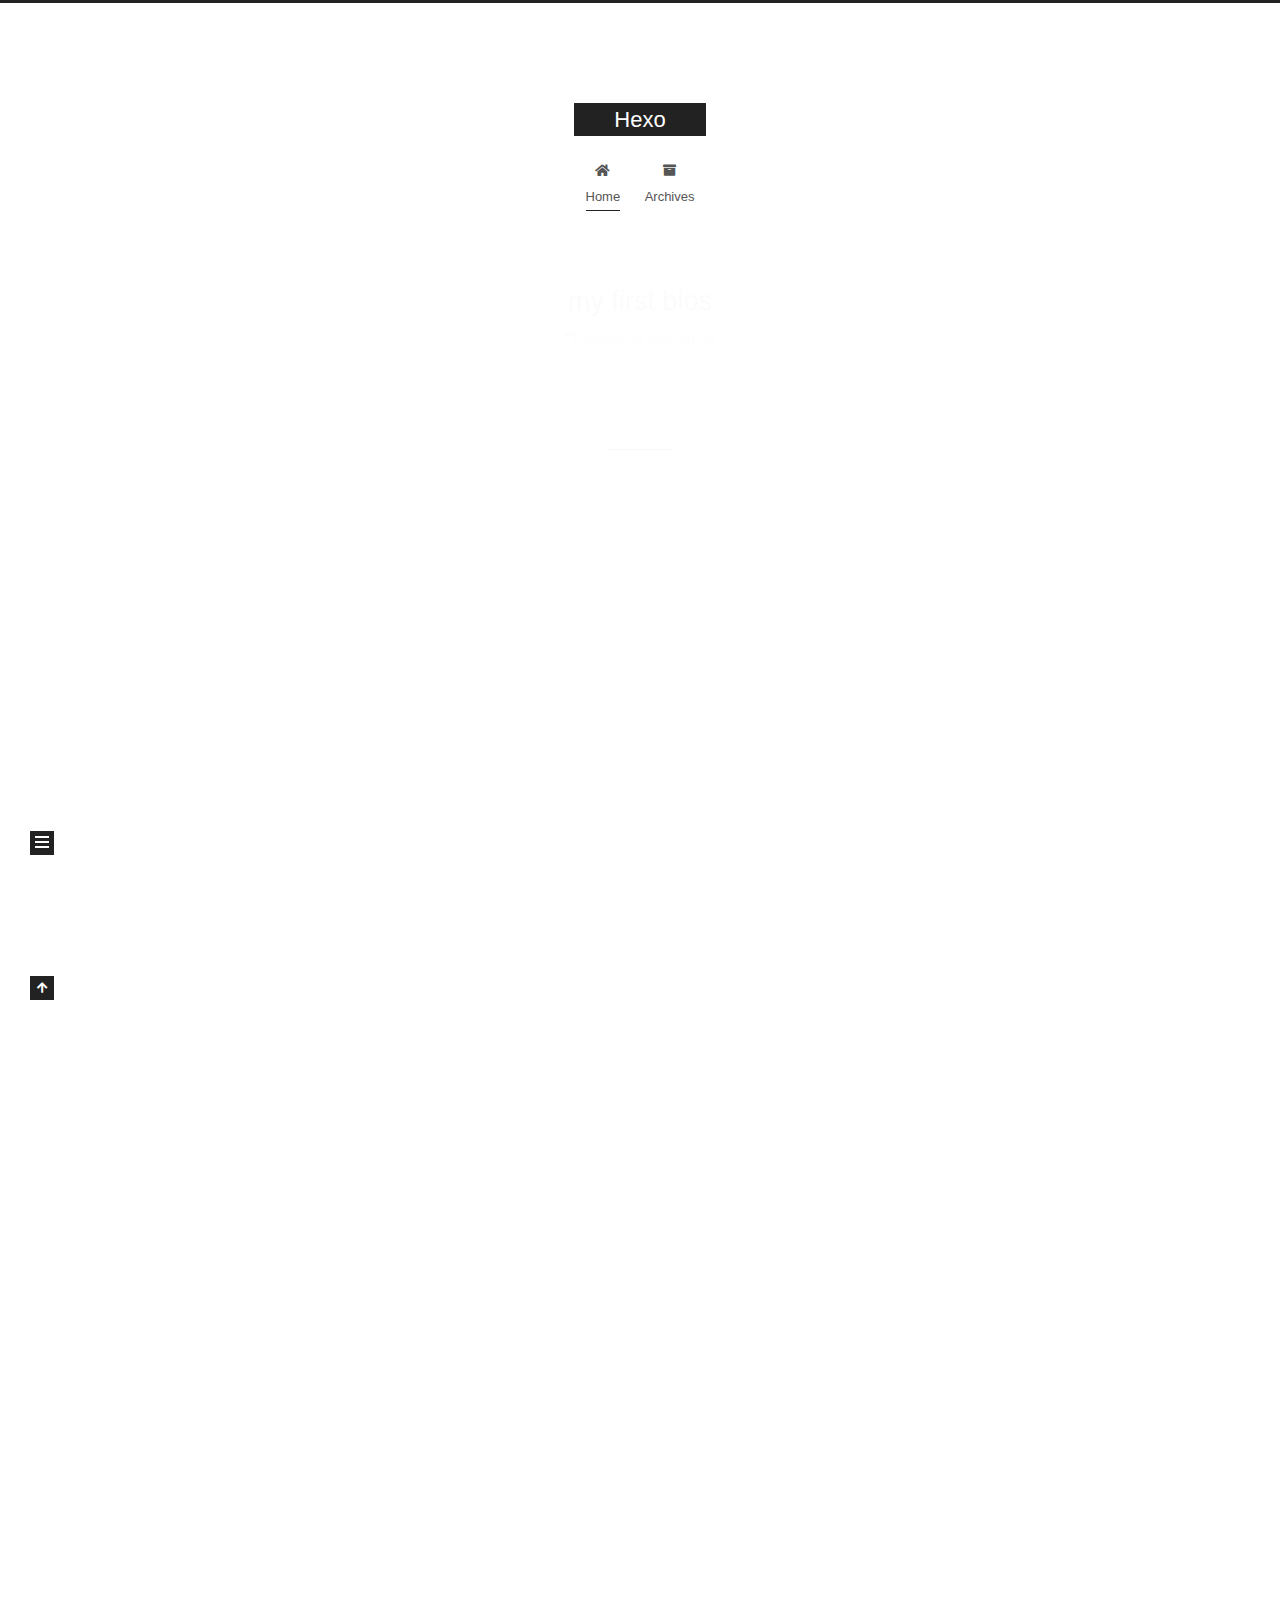
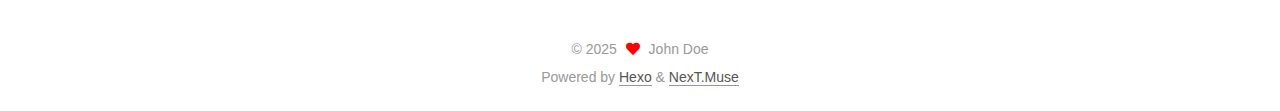
==== commit ff69ec95: "Site updated: 2025-01-29 02:07:01" ====
--- a/index.html
+++ b/index.html
@@ -1,11 +1,25 @@
 <!DOCTYPE html>
-<html>
+<html lang="en">
 <head>
-  <meta charset="utf-8">
-  
-  
-  <title>Hexo</title>
-  <meta name="viewport" content="width=device-width, initial-scale=1, shrink-to-fit=no">
+  <meta charset="UTF-8">
+<meta name="viewport" content="width=device-width, initial-scale=1, maximum-scale=2">
+<meta name="theme-color" content="#222">
+<meta name="generator" content="Hexo 7.3.0">
+  <link rel="apple-touch-icon" sizes="180x180" href="/images/apple-touch-icon-next.png">
+  <link rel="icon" type="image/png" sizes="32x32" href="/images/favicon-32x32-next.png">
+  <link rel="icon" type="image/png" sizes="16x16" href="/images/favicon-16x16-next.png">
+  <link rel="mask-icon" href="/images/logo.svg" color="#222">
+
+<link rel="stylesheet" href="/css/main.css">
+
+
+<link rel="stylesheet" href="/lib/font-awesome/css/all.min.css">
+
+<script id="hexo-configurations">
+    var NexT = window.NexT || {};
+    var CONFIG = {"hostname":"example.com","root":"/","scheme":"Muse","version":"7.8.0","exturl":false,"sidebar":{"position":"left","display":"post","padding":18,"offset":12,"onmobile":false},"copycode":{"enable":false,"show_result":false,"style":null},"back2top":{"enable":true,"sidebar":false,"scrollpercent":false},"bookmark":{"enable":false,"color":"#222","save":"auto"},"fancybox":false,"mediumzoom":false,"lazyload":false,"pangu":false,"comments":{"style":"tabs","active":null,"storage":true,"lazyload":false,"nav":null},"algolia":{"hits":{"per_page":10},"labels":{"input_placeholder":"Search for Posts","hits_empty":"We didn't find any results for the search: ${query}","hits_stats":"${hits} results found in ${time} ms"}},"localsearch":{"enable":false,"trigger":"auto","top_n_per_article":1,"unescape":false,"preload":false},"motion":{"enable":true,"async":false,"transition":{"post_block":"fadeIn","post_header":"slideDownIn","post_body":"slideDownIn","coll_header":"slideLeftIn","sidebar":"slideUpIn"}}};
+  </script>
+
   <meta property="og:type" content="website">
 <meta property="og:title" content="Hexo">
 <meta property="og:url" content="http://example.com/index.html">
@@ -13,123 +27,220 @@
 <meta property="og:locale" content="en_US">
 <meta property="article:author" content="John Doe">
 <meta name="twitter:card" content="summary">
-  
-    <link rel="alternate" href="/atom.xml" title="Hexo" type="application/atom+xml">
-  
-  
-    <link rel="shortcut icon" href="/favicon.png">
-  
-  
-  
-<link rel="stylesheet" href="/css/style.css">
-
-  
-    
-<link rel="stylesheet" href="/fancybox/jquery.fancybox.min.css">
-
-  
-  
-<meta name="generator" content="Hexo 7.3.0"></head>
-
-<body>
-  <div id="container">
-    <div id="wrap">
-      <header id="header">
-  <div id="banner"></div>
-  <div id="header-outer" class="outer">
-    <div id="header-title" class="inner">
-      <h1 id="logo-wrap">
-        <a href="/" id="logo">Hexo</a>
-      </h1>
-      
+
+<link rel="canonical" href="http://example.com/">
+
+
+<script id="page-configurations">
+  // https://hexo.io/docs/variables.html
+  CONFIG.page = {
+    sidebar: "",
+    isHome : true,
+    isPost : false,
+    lang   : 'en'
+  };
+</script>
+
+  <title>Hexo</title>
+  
+
+
+
+
+
+
+  <noscript>
+  <style>
+  .use-motion .brand,
+  .use-motion .menu-item,
+  .sidebar-inner,
+  .use-motion .post-block,
+  .use-motion .pagination,
+  .use-motion .comments,
+  .use-motion .post-header,
+  .use-motion .post-body,
+  .use-motion .collection-header { opacity: initial; }
+
+  .use-motion .site-title,
+  .use-motion .site-subtitle {
+    opacity: initial;
+    top: initial;
+  }
+
+  .use-motion .logo-line-before i { left: initial; }
+  .use-motion .logo-line-after i { right: initial; }
+  </style>
+</noscript>
+
+</head>
+
+<body itemscope itemtype="http://schema.org/WebPage">
+  <div class="container use-motion">
+    <div class="headband"></div>
+
+    <header class="header" itemscope itemtype="http://schema.org/WPHeader">
+      <div class="header-inner"><div class="site-brand-container">
+  <div class="site-nav-toggle">
+    <div class="toggle" aria-label="Toggle navigation bar">
+      <span class="toggle-line toggle-line-first"></span>
+      <span class="toggle-line toggle-line-middle"></span>
+      <span class="toggle-line toggle-line-last"></span>
     </div>
-    <div id="header-inner" class="inner">
-      <nav id="main-nav">
-        <a id="main-nav-toggle" class="nav-icon"><span class="fa fa-bars"></span></a>
-        
-          <a class="main-nav-link" href="/">Home</a>
-        
-          <a class="main-nav-link" href="/archives">Archives</a>
-        
-      </nav>
-      <nav id="sub-nav">
-        
-        
-          <a class="nav-icon" href="/atom.xml" title="RSS Feed"><span class="fa fa-rss"></span></a>
-        
-        <a class="nav-icon nav-search-btn" title="Search"><span class="fa fa-search"></span></a>
-      </nav>
-      <div id="search-form-wrap">
-        <form action="//google.com/search" method="get" accept-charset="UTF-8" class="search-form"><input type="search" name="q" class="search-form-input" placeholder="Search"><button type="submit" class="search-form-submit">&#xF002;</button><input type="hidden" name="sitesearch" value="http://example.com"></form>
-      </div>
+  </div>
+
+  <div class="site-meta">
+
+    <a href="/" class="brand" rel="start">
+      <span class="logo-line-before"><i></i></span>
+      <h1 class="site-title">Hexo</h1>
+      <span class="logo-line-after"><i></i></span>
+    </a>
+  </div>
+
+  <div class="site-nav-right">
+    <div class="toggle popup-trigger">
     </div>
   </div>
-</header>
-
-      <div class="outer">
-        <section id="main">
-  
-    <article id="post-my-first-blos" class="h-entry article article-type-post" itemprop="blogPost" itemscope itemtype="https://schema.org/BlogPosting">
-  <div class="article-meta">
-    <a href="/2025/01/28/my-first-blos/" class="article-date">
-  <time class="dt-published" datetime="2025-01-28T08:33:35.000Z" itemprop="datePublished">2025-01-28</time>
-</a>
-    
-  </div>
-  <div class="article-inner">
-    
-    
-      <header class="article-header">
-        
-  
-    <h1 itemprop="name">
-      <a class="p-name article-title" href="/2025/01/28/my-first-blos/">my first blos</a>
-    </h1>
-  
-
+</div>
+
+
+
+
+<nav class="site-nav">
+  <ul id="menu" class="main-menu menu">
+        <li class="menu-item menu-item-home">
+
+    <a href="/" rel="section"><i class="fa fa-home fa-fw"></i>Home</a>
+
+  </li>
+        <li class="menu-item menu-item-archives">
+
+    <a href="/archives/" rel="section"><i class="fa fa-archive fa-fw"></i>Archives</a>
+
+  </li>
+  </ul>
+</nav>
+
+
+
+
+</div>
+    </header>
+
+    
+  <div class="back-to-top">
+    <i class="fa fa-arrow-up"></i>
+    <span>0%</span>
+  </div>
+
+
+    <main class="main">
+      <div class="main-inner">
+        <div class="content-wrap">
+          
+
+          <div class="content index posts-expand">
+            
+      
+  
+  
+  <article itemscope itemtype="http://schema.org/Article" class="post-block" lang="en">
+    <link itemprop="mainEntityOfPage" href="http://example.com/2025/01/28/my-first-blos/">
+
+    <span hidden itemprop="author" itemscope itemtype="http://schema.org/Person">
+      <meta itemprop="image" content="/images/avatar.gif">
+      <meta itemprop="name" content="John Doe">
+      <meta itemprop="description" content="">
+    </span>
+
+    <span hidden itemprop="publisher" itemscope itemtype="http://schema.org/Organization">
+      <meta itemprop="name" content="Hexo">
+    </span>
+      <header class="post-header">
+        <h2 class="post-title" itemprop="name headline">
+          
+            <a href="/2025/01/28/my-first-blos/" class="post-title-link" itemprop="url">my first blos</a>
+        </h2>
+
+        <div class="post-meta">
+            <span class="post-meta-item">
+              <span class="post-meta-item-icon">
+                <i class="far fa-calendar"></i>
+              </span>
+              <span class="post-meta-item-text">Posted on</span>
+
+              <time title="Created: 2025-01-28 16:33:35" itemprop="dateCreated datePublished" datetime="2025-01-28T16:33:35+08:00">2025-01-28</time>
+            </span>
+
+          
+
+        </div>
       </header>
-    
-    <div class="e-content article-entry" itemprop="articleBody">
-      
-        
+
+    
+    
+    
+    <div class="post-body" itemprop="articleBody">
+
+      
+          
       
     </div>
-    <footer class="article-footer">
-      <a data-url="http://example.com/2025/01/28/my-first-blos/" data-id="cm6g8sopg00011sf87air9xpe" data-title="my first blos" class="article-share-link"><span class="fa fa-share">Share</span></a>
-      
-      
-      
-    </footer>
-  </div>
-  
-</article>
-
-
-
-  
-    <article id="post-hello-world" class="h-entry article article-type-post" itemprop="blogPost" itemscope itemtype="https://schema.org/BlogPosting">
-  <div class="article-meta">
-    <a href="/2025/01/28/hello-world/" class="article-date">
-  <time class="dt-published" datetime="2025-01-28T08:31:55.020Z" itemprop="datePublished">2025-01-28</time>
-</a>
-    
-  </div>
-  <div class="article-inner">
-    
-    
-      <header class="article-header">
-        
-  
-    <h1 itemprop="name">
-      <a class="p-name article-title" href="/2025/01/28/hello-world/">Hello World</a>
-    </h1>
-  
-
+
+    
+    
+    
+      <footer class="post-footer">
+        <div class="post-eof"></div>
+      </footer>
+  </article>
+  
+  
+  
+
+      
+  
+  
+  <article itemscope itemtype="http://schema.org/Article" class="post-block" lang="en">
+    <link itemprop="mainEntityOfPage" href="http://example.com/2025/01/28/hello-world/">
+
+    <span hidden itemprop="author" itemscope itemtype="http://schema.org/Person">
+      <meta itemprop="image" content="/images/avatar.gif">
+      <meta itemprop="name" content="John Doe">
+      <meta itemprop="description" content="">
+    </span>
+
+    <span hidden itemprop="publisher" itemscope itemtype="http://schema.org/Organization">
+      <meta itemprop="name" content="Hexo">
+    </span>
+      <header class="post-header">
+        <h2 class="post-title" itemprop="name headline">
+          
+            <a href="/2025/01/28/hello-world/" class="post-title-link" itemprop="url">Hello World</a>
+        </h2>
+
+        <div class="post-meta">
+            <span class="post-meta-item">
+              <span class="post-meta-item-icon">
+                <i class="far fa-calendar"></i>
+              </span>
+              <span class="post-meta-item-text">Posted on</span>
+
+              <time title="Created: 2025-01-28 16:31:55" itemprop="dateCreated datePublished" datetime="2025-01-28T16:31:55+08:00">2025-01-28</time>
+            </span>
+
+          
+
+        </div>
       </header>
-    
-    <div class="e-content article-entry" itemprop="articleBody">
-      
-        <p>Welcome to <a target="_blank" rel="noopener" href="https://hexo.io/">Hexo</a>! This is your very first post. Check <a target="_blank" rel="noopener" href="https://hexo.io/docs/">documentation</a> for more info. If you get any problems when using Hexo, you can find the answer in <a target="_blank" rel="noopener" href="https://hexo.io/docs/troubleshooting.html">troubleshooting</a> or you can ask me on <a target="_blank" rel="noopener" href="https://github.com/hexojs/hexo/issues">GitHub</a>.</p>
+
+    
+    
+    
+    <div class="post-body" itemprop="articleBody">
+
+      
+          <p>Welcome to <a target="_blank" rel="noopener" href="https://hexo.io/">Hexo</a>! This is your very first post. Check <a target="_blank" rel="noopener" href="https://hexo.io/docs/">documentation</a> for more info. If you get any problems when using Hexo, you can find the answer in <a target="_blank" rel="noopener" href="https://hexo.io/docs/troubleshooting.html">troubleshooting</a> or you can ask me on <a target="_blank" rel="noopener" href="https://github.com/hexojs/hexo/issues">GitHub</a>.</p>
 <h2 id="Quick-Start"><a href="#Quick-Start" class="headerlink" title="Quick Start"></a>Quick Start</h2><h3 id="Create-a-new-post"><a href="#Create-a-new-post" class="headerlink" title="Create a new post"></a>Create a new post</h3><figure class="highlight bash"><table><tr><td class="gutter"><pre><span class="line">1</span><br></pre></td><td class="code"><pre><span class="line">$ hexo new <span class="string">&quot;My New Post&quot;</span></span><br></pre></td></tr></table></figure>
 
 <p>More info: <a target="_blank" rel="noopener" href="https://hexo.io/docs/writing.html">Writing</a></p>
@@ -145,103 +256,171 @@
 
       
     </div>
-    <footer class="article-footer">
-      <a data-url="http://example.com/2025/01/28/hello-world/" data-id="cm6g8sopc00001sf8gtfl2d4m" data-title="Hello World" class="article-share-link"><span class="fa fa-share">Share</span></a>
-      
-      
-      
+
+    
+    
+    
+      <footer class="post-footer">
+        <div class="post-eof"></div>
+      </footer>
+  </article>
+  
+  
+  
+
+
+  
+
+
+
+          </div>
+          
+
+<script>
+  window.addEventListener('tabs:register', () => {
+    let { activeClass } = CONFIG.comments;
+    if (CONFIG.comments.storage) {
+      activeClass = localStorage.getItem('comments_active') || activeClass;
+    }
+    if (activeClass) {
+      let activeTab = document.querySelector(`a[href="#comment-${activeClass}"]`);
+      if (activeTab) {
+        activeTab.click();
+      }
+    }
+  });
+  if (CONFIG.comments.storage) {
+    window.addEventListener('tabs:click', event => {
+      if (!event.target.matches('.tabs-comment .tab-content .tab-pane')) return;
+      let commentClass = event.target.classList[1];
+      localStorage.setItem('comments_active', commentClass);
+    });
+  }
+</script>
+
+        </div>
+          
+  
+  <div class="toggle sidebar-toggle">
+    <span class="toggle-line toggle-line-first"></span>
+    <span class="toggle-line toggle-line-middle"></span>
+    <span class="toggle-line toggle-line-last"></span>
+  </div>
+
+  <aside class="sidebar">
+    <div class="sidebar-inner">
+
+      <ul class="sidebar-nav motion-element">
+        <li class="sidebar-nav-toc">
+          Table of Contents
+        </li>
+        <li class="sidebar-nav-overview">
+          Overview
+        </li>
+      </ul>
+
+      <!--noindex-->
+      <div class="post-toc-wrap sidebar-panel">
+      </div>
+      <!--/noindex-->
+
+      <div class="site-overview-wrap sidebar-panel">
+        <div class="site-author motion-element" itemprop="author" itemscope itemtype="http://schema.org/Person">
+  <p class="site-author-name" itemprop="name">John Doe</p>
+  <div class="site-description" itemprop="description"></div>
+</div>
+<div class="site-state-wrap motion-element">
+  <nav class="site-state">
+      <div class="site-state-item site-state-posts">
+          <a href="/archives/">
+        
+          <span class="site-state-item-count">2</span>
+          <span class="site-state-item-name">posts</span>
+        </a>
+      </div>
+  </nav>
+</div>
+
+
+
+      </div>
+
+    </div>
+  </aside>
+  <div id="sidebar-dimmer"></div>
+
+
+      </div>
+    </main>
+
+    <footer class="footer">
+      <div class="footer-inner">
+        
+
+        
+
+<div class="copyright">
+  
+  &copy; 
+  <span itemprop="copyrightYear">2025</span>
+  <span class="with-love">
+    <i class="fa fa-heart"></i>
+  </span>
+  <span class="author" itemprop="copyrightHolder">John Doe</span>
+</div>
+  <div class="powered-by">Powered by <a href="https://hexo.io/" class="theme-link" rel="noopener" target="_blank">Hexo</a> & <a href="https://muse.theme-next.org/" class="theme-link" rel="noopener" target="_blank">NexT.Muse</a>
+  </div>
+
+        
+
+
+
+
+
+
+
+
+      </div>
     </footer>
   </div>
-  
-</article>
-
-
-
-  
-
-
-</section>
-        
-          <aside id="sidebar">
-  
-    
-
-  
-    
-
-  
-    
-  
-    
-  <div class="widget-wrap">
-    <h3 class="widget-title">Archives</h3>
-    <div class="widget">
-      <ul class="archive-list"><li class="archive-list-item"><a class="archive-list-link" href="/archives/2025/01/">January 2025</a></li></ul>
-    </div>
-  </div>
-
-
-  
-    
-  <div class="widget-wrap">
-    <h3 class="widget-title">Recent Posts</h3>
-    <div class="widget">
-      <ul>
-        
-          <li>
-            <a href="/2025/01/28/my-first-blos/">my first blos</a>
-          </li>
-        
-          <li>
-            <a href="/2025/01/28/hello-world/">Hello World</a>
-          </li>
-        
-      </ul>
-    </div>
-  </div>
-
-  
-</aside>
-        
-      </div>
-      <footer id="footer">
-  
-  <div class="outer">
-    <div id="footer-info" class="inner">
-      
-      &copy; 2025 John Doe<br>
-      Powered by <a href="https://hexo.io/" target="_blank">Hexo</a>
-    </div>
-  </div>
-</footer>
-
-    </div>
-    <nav id="mobile-nav">
-  
-    <a href="/" class="mobile-nav-link">Home</a>
-  
-    <a href="/archives" class="mobile-nav-link">Archives</a>
-  
-</nav>
-    
-
-
-<script src="/js/jquery-3.6.4.min.js"></script>
-
-
-
-  
-<script src="/fancybox/jquery.fancybox.min.js"></script>
-
-
-
-
-<script src="/js/script.js"></script>
-
-
-
-
-
-  </div>
+
+  
+  <script src="/lib/anime.min.js"></script>
+  <script src="/lib/velocity/velocity.min.js"></script>
+  <script src="/lib/velocity/velocity.ui.min.js"></script>
+
+<script src="/js/utils.js"></script>
+
+<script src="/js/motion.js"></script>
+
+
+<script src="/js/schemes/muse.js"></script>
+
+
+<script src="/js/next-boot.js"></script>
+
+
+
+
+  
+
+
+
+
+
+
+
+
+
+
+
+
+
+
+
+  
+
+  
+
 </body>
-</html>+</html>
--- a/css/main.css
+++ b/css/main.css
@@ -0,0 +1,2291 @@
+:root {
+  --body-bg-color: #fff;
+  --content-bg-color: #fff;
+  --card-bg-color: #f5f5f5;
+  --text-color: #555;
+  --blockquote-color: #666;
+  --link-color: #555;
+  --link-hover-color: #222;
+  --brand-color: #fff;
+  --brand-hover-color: #fff;
+  --table-row-odd-bg-color: #f9f9f9;
+  --table-row-hover-bg-color: #f5f5f5;
+  --menu-item-bg-color: #f5f5f5;
+  --btn-default-bg: #222;
+  --btn-default-color: #fff;
+  --btn-default-border-color: #222;
+  --btn-default-hover-bg: #fff;
+  --btn-default-hover-color: #222;
+  --btn-default-hover-border-color: #222;
+}
+html {
+  line-height: 1.15; /* 1 */
+  -webkit-text-size-adjust: 100%; /* 2 */
+}
+body {
+  margin: 0;
+}
+main {
+  display: block;
+}
+h1 {
+  font-size: 2em;
+  margin: 0.67em 0;
+}
+hr {
+  box-sizing: content-box; /* 1 */
+  height: 0; /* 1 */
+  overflow: visible; /* 2 */
+}
+pre {
+  font-family: monospace, monospace; /* 1 */
+  font-size: 1em; /* 2 */
+}
+a {
+  background: transparent;
+}
+abbr[title] {
+  border-bottom: none; /* 1 */
+  text-decoration: underline; /* 2 */
+  text-decoration: underline dotted; /* 2 */
+}
+b,
+strong {
+  font-weight: bolder;
+}
+code,
+kbd,
+samp {
+  font-family: monospace, monospace; /* 1 */
+  font-size: 1em; /* 2 */
+}
+small {
+  font-size: 80%;
+}
+sub,
+sup {
+  font-size: 75%;
+  line-height: 0;
+  position: relative;
+  vertical-align: baseline;
+}
+sub {
+  bottom: -0.25em;
+}
+sup {
+  top: -0.5em;
+}
+img {
+  border-style: none;
+}
+button,
+input,
+optgroup,
+select,
+textarea {
+  font-family: inherit; /* 1 */
+  font-size: 100%; /* 1 */
+  line-height: 1.15; /* 1 */
+  margin: 0; /* 2 */
+}
+button,
+input {
+/* 1 */
+  overflow: visible;
+}
+button,
+select {
+/* 1 */
+  text-transform: none;
+}
+button,
+[type='button'],
+[type='reset'],
+[type='submit'] {
+  -webkit-appearance: button;
+}
+button::-moz-focus-inner,
+[type='button']::-moz-focus-inner,
+[type='reset']::-moz-focus-inner,
+[type='submit']::-moz-focus-inner {
+  border-style: none;
+  padding: 0;
+}
+button:-moz-focusring,
+[type='button']:-moz-focusring,
+[type='reset']:-moz-focusring,
+[type='submit']:-moz-focusring {
+  outline: 1px dotted ButtonText;
+}
+fieldset {
+  padding: 0.35em 0.75em 0.625em;
+}
+legend {
+  box-sizing: border-box; /* 1 */
+  color: inherit; /* 2 */
+  display: table; /* 1 */
+  max-width: 100%; /* 1 */
+  padding: 0; /* 3 */
+  white-space: normal; /* 1 */
+}
+progress {
+  vertical-align: baseline;
+}
+textarea {
+  overflow: auto;
+}
+[type='checkbox'],
+[type='radio'] {
+  box-sizing: border-box; /* 1 */
+  padding: 0; /* 2 */
+}
+[type='number']::-webkit-inner-spin-button,
+[type='number']::-webkit-outer-spin-button {
+  height: auto;
+}
+[type='search'] {
+  outline-offset: -2px; /* 2 */
+  -webkit-appearance: textfield; /* 1 */
+}
+[type='search']::-webkit-search-decoration {
+  -webkit-appearance: none;
+}
+::-webkit-file-upload-button {
+  font: inherit; /* 2 */
+  -webkit-appearance: button; /* 1 */
+}
+details {
+  display: block;
+}
+summary {
+  display: list-item;
+}
+template {
+  display: none;
+}
+[hidden] {
+  display: none;
+}
+::selection {
+  background: #262a30;
+  color: #eee;
+}
+html,
+body {
+  height: 100%;
+}
+body {
+  background: var(--body-bg-color);
+  color: var(--text-color);
+  font-family: 'Lato', "PingFang SC", "Microsoft YaHei", sans-serif;
+  font-size: 1em;
+  line-height: 2;
+}
+@media (max-width: 991px) {
+  body {
+    padding-left: 0 !important;
+    padding-right: 0 !important;
+  }
+}
+h1,
+h2,
+h3,
+h4,
+h5,
+h6 {
+  font-family: 'Lato', "PingFang SC", "Microsoft YaHei", sans-serif;
+  font-weight: bold;
+  line-height: 1.5;
+  margin: 20px 0 15px;
+}
+h1 {
+  font-size: 1.5em;
+}
+h2 {
+  font-size: 1.375em;
+}
+h3 {
+  font-size: 1.25em;
+}
+h4 {
+  font-size: 1.125em;
+}
+h5 {
+  font-size: 1em;
+}
+h6 {
+  font-size: 0.875em;
+}
+p {
+  margin: 0 0 20px 0;
+}
+a,
+span.exturl {
+  border-bottom: 1px solid #999;
+  color: var(--link-color);
+  outline: 0;
+  text-decoration: none;
+  overflow-wrap: break-word;
+  word-wrap: break-word;
+  cursor: pointer;
+}
+a:hover,
+span.exturl:hover {
+  border-bottom-color: var(--link-hover-color);
+  color: var(--link-hover-color);
+}
+iframe,
+img,
+video {
+  display: block;
+  margin-left: auto;
+  margin-right: auto;
+  max-width: 100%;
+}
+hr {
+  background-image: repeating-linear-gradient(-45deg, #ddd, #ddd 4px, transparent 4px, transparent 8px);
+  border: 0;
+  height: 3px;
+  margin: 40px 0;
+}
+blockquote {
+  border-left: 4px solid #ddd;
+  color: var(--blockquote-color);
+  margin: 0;
+  padding: 0 15px;
+}
+blockquote cite::before {
+  content: '-';
+  padding: 0 5px;
+}
+dt {
+  font-weight: bold;
+}
+dd {
+  margin: 0;
+  padding: 0;
+}
+kbd {
+  background-color: #f5f5f5;
+  background-image: linear-gradient(#eee, #fff, #eee);
+  border: 1px solid #ccc;
+  border-radius: 0.2em;
+  box-shadow: 0.1em 0.1em 0.2em rgba(0,0,0,0.1);
+  color: #555;
+  font-family: inherit;
+  padding: 0.1em 0.3em;
+  white-space: nowrap;
+}
+.table-container {
+  overflow: auto;
+}
+table {
+  border-collapse: collapse;
+  border-spacing: 0;
+  font-size: 0.875em;
+  margin: 0 0 20px 0;
+  width: 100%;
+}
+tbody tr:nth-of-type(odd) {
+  background: var(--table-row-odd-bg-color);
+}
+tbody tr:hover {
+  background: var(--table-row-hover-bg-color);
+}
+caption,
+th,
+td {
+  font-weight: normal;
+  padding: 8px;
+  vertical-align: middle;
+}
+th,
+td {
+  border: 1px solid #ddd;
+  border-bottom: 3px solid #ddd;
+}
+th {
+  font-weight: 700;
+  padding-bottom: 10px;
+}
+td {
+  border-bottom-width: 1px;
+}
+.btn {
+  background: var(--btn-default-bg);
+  border: 2px solid var(--btn-default-border-color);
+  border-radius: 0;
+  color: var(--btn-default-color);
+  display: inline-block;
+  font-size: 0.875em;
+  line-height: 2;
+  padding: 0 20px;
+  text-decoration: none;
+  transition-property: background-color;
+  transition-delay: 0s;
+  transition-duration: 0.2s;
+  transition-timing-function: ease-in-out;
+}
+.btn:hover {
+  background: var(--btn-default-hover-bg);
+  border-color: var(--btn-default-hover-border-color);
+  color: var(--btn-default-hover-color);
+}
+.btn + .btn {
+  margin: 0 0 8px 8px;
+}
+.btn .fa-fw {
+  text-align: left;
+  width: 1.285714285714286em;
+}
+.toggle {
+  line-height: 0;
+}
+.toggle .toggle-line {
+  background: #fff;
+  display: inline-block;
+  height: 2px;
+  left: 0;
+  position: relative;
+  top: 0;
+  transition: all 0.4s;
+  vertical-align: top;
+  width: 100%;
+}
+.toggle .toggle-line:not(:first-child) {
+  margin-top: 3px;
+}
+.toggle.toggle-arrow .toggle-line-first {
+  left: 50%;
+  top: 2px;
+  transform: rotate(45deg);
+  width: 50%;
+}
+.toggle.toggle-arrow .toggle-line-middle {
+  left: 2px;
+  width: 90%;
+}
+.toggle.toggle-arrow .toggle-line-last {
+  left: 50%;
+  top: -2px;
+  transform: rotate(-45deg);
+  width: 50%;
+}
+.toggle.toggle-close .toggle-line-first {
+  transform: rotate(-45deg);
+  top: 5px;
+}
+.toggle.toggle-close .toggle-line-middle {
+  opacity: 0;
+}
+.toggle.toggle-close .toggle-line-last {
+  transform: rotate(45deg);
+  top: -5px;
+}
+.highlight,
+pre {
+  background: #f7f7f7;
+  color: #4d4d4c;
+  line-height: 1.6;
+  margin: 0 auto 20px;
+}
+pre,
+code {
+  font-family: consolas, Menlo, monospace, "PingFang SC", "Microsoft YaHei";
+}
+code {
+  background: #eee;
+  border-radius: 3px;
+  color: #555;
+  padding: 2px 4px;
+  overflow-wrap: break-word;
+  word-wrap: break-word;
+}
+.highlight *::selection {
+  background: #d6d6d6;
+}
+.highlight pre {
+  border: 0;
+  margin: 0;
+  padding: 10px 0;
+}
+.highlight table {
+  border: 0;
+  margin: 0;
+  width: auto;
+}
+.highlight td {
+  border: 0;
+  padding: 0;
+}
+.highlight figcaption {
+  background: #eff2f3;
+  color: #4d4d4c;
+  display: flex;
+  font-size: 0.875em;
+  justify-content: space-between;
+  line-height: 1.2;
+  padding: 0.5em;
+}
+.highlight figcaption a {
+  color: #4d4d4c;
+}
+.highlight figcaption a:hover {
+  border-bottom-color: #4d4d4c;
+}
+.highlight .gutter {
+  -moz-user-select: none;
+  -ms-user-select: none;
+  -webkit-user-select: none;
+  user-select: none;
+}
+.highlight .gutter pre {
+  background: #eff2f3;
+  color: #869194;
+  padding-left: 10px;
+  padding-right: 10px;
+  text-align: right;
+}
+.highlight .code pre {
+  background: #f7f7f7;
+  padding-left: 10px;
+  width: 100%;
+}
+.gist table {
+  width: auto;
+}
+.gist table td {
+  border: 0;
+}
+pre {
+  overflow: auto;
+  padding: 10px;
+}
+pre code {
+  background: none;
+  color: #4d4d4c;
+  font-size: 0.875em;
+  padding: 0;
+  text-shadow: none;
+}
+pre .deletion {
+  background: #fdd;
+}
+pre .addition {
+  background: #dfd;
+}
+pre .meta {
+  color: #eab700;
+  -moz-user-select: none;
+  -ms-user-select: none;
+  -webkit-user-select: none;
+  user-select: none;
+}
+pre .comment {
+  color: #8e908c;
+}
+pre .variable,
+pre .attribute,
+pre .tag,
+pre .name,
+pre .regexp,
+pre .ruby .constant,
+pre .xml .tag .title,
+pre .xml .pi,
+pre .xml .doctype,
+pre .html .doctype,
+pre .css .id,
+pre .css .class,
+pre .css .pseudo {
+  color: #c82829;
+}
+pre .number,
+pre .preprocessor,
+pre .built_in,
+pre .builtin-name,
+pre .literal,
+pre .params,
+pre .constant,
+pre .command {
+  color: #f5871f;
+}
+pre .ruby .class .title,
+pre .css .rules .attribute,
+pre .string,
+pre .symbol,
+pre .value,
+pre .inheritance,
+pre .header,
+pre .ruby .symbol,
+pre .xml .cdata,
+pre .special,
+pre .formula {
+  color: #718c00;
+}
+pre .title,
+pre .css .hexcolor {
+  color: #3e999f;
+}
+pre .function,
+pre .python .decorator,
+pre .python .title,
+pre .ruby .function .title,
+pre .ruby .title .keyword,
+pre .perl .sub,
+pre .javascript .title,
+pre .coffeescript .title {
+  color: #4271ae;
+}
+pre .keyword,
+pre .javascript .function {
+  color: #8959a8;
+}
+.blockquote-center {
+  border-left: none;
+  margin: 40px 0;
+  padding: 0;
+  position: relative;
+  text-align: center;
+}
+.blockquote-center .fa {
+  display: block;
+  opacity: 0.6;
+  position: absolute;
+  width: 100%;
+}
+.blockquote-center .fa-quote-left {
+  border-top: 1px solid #ccc;
+  text-align: left;
+  top: -20px;
+}
+.blockquote-center .fa-quote-right {
+  border-bottom: 1px solid #ccc;
+  text-align: right;
+  bottom: -20px;
+}
+.blockquote-center p,
+.blockquote-center div {
+  text-align: center;
+}
+.post-body .group-picture img {
+  margin: 0 auto;
+  padding: 0 3px;
+}
+.group-picture-row {
+  margin-bottom: 6px;
+  overflow: hidden;
+}
+.group-picture-column {
+  float: left;
+  margin-bottom: 10px;
+}
+.post-body .label {
+  color: #555;
+  display: inline;
+  padding: 0 2px;
+}
+.post-body .label.default {
+  background: #f0f0f0;
+}
+.post-body .label.primary {
+  background: #efe6f7;
+}
+.post-body .label.info {
+  background: #e5f2f8;
+}
+.post-body .label.success {
+  background: #e7f4e9;
+}
+.post-body .label.warning {
+  background: #fcf6e1;
+}
+.post-body .label.danger {
+  background: #fae8eb;
+}
+.post-body .tabs {
+  margin-bottom: 20px;
+}
+.post-body .tabs,
+.tabs-comment {
+  display: block;
+  padding-top: 10px;
+  position: relative;
+}
+.post-body .tabs ul.nav-tabs,
+.tabs-comment ul.nav-tabs {
+  display: flex;
+  flex-wrap: wrap;
+  margin: 0;
+  margin-bottom: -1px;
+  padding: 0;
+}
+@media (max-width: 413px) {
+  .post-body .tabs ul.nav-tabs,
+  .tabs-comment ul.nav-tabs {
+    display: block;
+    margin-bottom: 5px;
+  }
+}
+.post-body .tabs ul.nav-tabs li.tab,
+.tabs-comment ul.nav-tabs li.tab {
+  border-bottom: 1px solid #ddd;
+  border-left: 1px solid transparent;
+  border-right: 1px solid transparent;
+  border-top: 3px solid transparent;
+  flex-grow: 1;
+  list-style-type: none;
+  border-radius: 0 0 0 0;
+}
+@media (max-width: 413px) {
+  .post-body .tabs ul.nav-tabs li.tab,
+  .tabs-comment ul.nav-tabs li.tab {
+    border-bottom: 1px solid transparent;
+    border-left: 3px solid transparent;
+    border-right: 1px solid transparent;
+    border-top: 1px solid transparent;
+  }
+}
+@media (max-width: 413px) {
+  .post-body .tabs ul.nav-tabs li.tab,
+  .tabs-comment ul.nav-tabs li.tab {
+    border-radius: 0;
+  }
+}
+.post-body .tabs ul.nav-tabs li.tab a,
+.tabs-comment ul.nav-tabs li.tab a {
+  border-bottom: initial;
+  display: block;
+  line-height: 1.8;
+  outline: 0;
+  padding: 0.25em 0.75em;
+  text-align: center;
+  transition-delay: 0s;
+  transition-duration: 0.2s;
+  transition-timing-function: ease-out;
+}
+.post-body .tabs ul.nav-tabs li.tab a i,
+.tabs-comment ul.nav-tabs li.tab a i {
+  width: 1.285714285714286em;
+}
+.post-body .tabs ul.nav-tabs li.tab.active,
+.tabs-comment ul.nav-tabs li.tab.active {
+  border-bottom: 1px solid transparent;
+  border-left: 1px solid #ddd;
+  border-right: 1px solid #ddd;
+  border-top: 3px solid #fc6423;
+}
+@media (max-width: 413px) {
+  .post-body .tabs ul.nav-tabs li.tab.active,
+  .tabs-comment ul.nav-tabs li.tab.active {
+    border-bottom: 1px solid #ddd;
+    border-left: 3px solid #fc6423;
+    border-right: 1px solid #ddd;
+    border-top: 1px solid #ddd;
+  }
+}
+.post-body .tabs ul.nav-tabs li.tab.active a,
+.tabs-comment ul.nav-tabs li.tab.active a {
+  color: var(--link-color);
+  cursor: default;
+}
+.post-body .tabs .tab-content .tab-pane,
+.tabs-comment .tab-content .tab-pane {
+  border: 1px solid #ddd;
+  border-top: 0;
+  padding: 20px 20px 0 20px;
+  border-radius: 0;
+}
+.post-body .tabs .tab-content .tab-pane:not(.active),
+.tabs-comment .tab-content .tab-pane:not(.active) {
+  display: none;
+}
+.post-body .tabs .tab-content .tab-pane.active,
+.tabs-comment .tab-content .tab-pane.active {
+  display: block;
+}
+.post-body .tabs .tab-content .tab-pane.active:nth-of-type(1),
+.tabs-comment .tab-content .tab-pane.active:nth-of-type(1) {
+  border-radius: 0 0 0 0;
+}
+@media (max-width: 413px) {
+  .post-body .tabs .tab-content .tab-pane.active:nth-of-type(1),
+  .tabs-comment .tab-content .tab-pane.active:nth-of-type(1) {
+    border-radius: 0;
+  }
+}
+.post-body .note {
+  border-radius: 3px;
+  margin-bottom: 20px;
+  padding: 1em;
+  position: relative;
+  border: 1px solid #eee;
+  border-left-width: 5px;
+}
+.post-body .note h2,
+.post-body .note h3,
+.post-body .note h4,
+.post-body .note h5,
+.post-body .note h6 {
+  margin-top: 0;
+  border-bottom: initial;
+  margin-bottom: 0;
+  padding-top: 0;
+}
+.post-body .note p:first-child,
+.post-body .note ul:first-child,
+.post-body .note ol:first-child,
+.post-body .note table:first-child,
+.post-body .note pre:first-child,
+.post-body .note blockquote:first-child,
+.post-body .note img:first-child {
+  margin-top: 0;
+}
+.post-body .note p:last-child,
+.post-body .note ul:last-child,
+.post-body .note ol:last-child,
+.post-body .note table:last-child,
+.post-body .note pre:last-child,
+.post-body .note blockquote:last-child,
+.post-body .note img:last-child {
+  margin-bottom: 0;
+}
+.post-body .note.default {
+  border-left-color: #777;
+}
+.post-body .note.default h2,
+.post-body .note.default h3,
+.post-body .note.default h4,
+.post-body .note.default h5,
+.post-body .note.default h6 {
+  color: #777;
+}
+.post-body .note.primary {
+  border-left-color: #6f42c1;
+}
+.post-body .note.primary h2,
+.post-body .note.primary h3,
+.post-body .note.primary h4,
+.post-body .note.primary h5,
+.post-body .note.primary h6 {
+  color: #6f42c1;
+}
+.post-body .note.info {
+  border-left-color: #428bca;
+}
+.post-body .note.info h2,
+.post-body .note.info h3,
+.post-body .note.info h4,
+.post-body .note.info h5,
+.post-body .note.info h6 {
+  color: #428bca;
+}
+.post-body .note.success {
+  border-left-color: #5cb85c;
+}
+.post-body .note.success h2,
+.post-body .note.success h3,
+.post-body .note.success h4,
+.post-body .note.success h5,
+.post-body .note.success h6 {
+  color: #5cb85c;
+}
+.post-body .note.warning {
+  border-left-color: #f0ad4e;
+}
+.post-body .note.warning h2,
+.post-body .note.warning h3,
+.post-body .note.warning h4,
+.post-body .note.warning h5,
+.post-body .note.warning h6 {
+  color: #f0ad4e;
+}
+.post-body .note.danger {
+  border-left-color: #d9534f;
+}
+.post-body .note.danger h2,
+.post-body .note.danger h3,
+.post-body .note.danger h4,
+.post-body .note.danger h5,
+.post-body .note.danger h6 {
+  color: #d9534f;
+}
+.pagination .prev,
+.pagination .next,
+.pagination .page-number,
+.pagination .space {
+  display: inline-block;
+  margin: 0 10px;
+  padding: 0 11px;
+  position: relative;
+  top: -1px;
+}
+@media (max-width: 767px) {
+  .pagination .prev,
+  .pagination .next,
+  .pagination .page-number,
+  .pagination .space {
+    margin: 0 5px;
+  }
+}
+.pagination {
+  border-top: 1px solid #eee;
+  margin: 120px 0 0;
+  text-align: center;
+}
+.pagination .prev,
+.pagination .next,
+.pagination .page-number {
+  border-bottom: 0;
+  border-top: 1px solid #eee;
+  transition-property: border-color;
+  transition-delay: 0s;
+  transition-duration: 0.2s;
+  transition-timing-function: ease-in-out;
+}
+.pagination .prev:hover,
+.pagination .next:hover,
+.pagination .page-number:hover {
+  border-top-color: #222;
+}
+.pagination .space {
+  margin: 0;
+  padding: 0;
+}
+.pagination .prev {
+  margin-left: 0;
+}
+.pagination .next {
+  margin-right: 0;
+}
+.pagination .page-number.current {
+  background: #ccc;
+  border-top-color: #ccc;
+  color: #fff;
+}
+@media (max-width: 767px) {
+  .pagination {
+    border-top: none;
+  }
+  .pagination .prev,
+  .pagination .next,
+  .pagination .page-number {
+    border-bottom: 1px solid #eee;
+    border-top: 0;
+    margin-bottom: 10px;
+    padding: 0 10px;
+  }
+  .pagination .prev:hover,
+  .pagination .next:hover,
+  .pagination .page-number:hover {
+    border-bottom-color: #222;
+  }
+}
+.comments {
+  margin-top: 60px;
+  overflow: hidden;
+}
+.comment-button-group {
+  display: flex;
+  flex-wrap: wrap-reverse;
+  justify-content: center;
+  margin: 1em 0;
+}
+.comment-button-group .comment-button {
+  margin: 0.1em 0.2em;
+}
+.comment-button-group .comment-button.active {
+  background: var(--btn-default-hover-bg);
+  border-color: var(--btn-default-hover-border-color);
+  color: var(--btn-default-hover-color);
+}
+.comment-position {
+  display: none;
+}
+.comment-position.active {
+  display: block;
+}
+.tabs-comment {
+  background: var(--content-bg-color);
+  margin-top: 4em;
+  padding-top: 0;
+}
+.tabs-comment .comments {
+  border: 0;
+  box-shadow: none;
+  margin-top: 0;
+  padding-top: 0;
+}
+.container {
+  min-height: 100%;
+  position: relative;
+}
+.main-inner {
+  margin: 0 auto;
+  width: 700px;
+}
+@media (min-width: 1200px) {
+  .main-inner {
+    width: 800px;
+  }
+}
+@media (min-width: 1600px) {
+  .main-inner {
+    width: 900px;
+  }
+}
+@media (max-width: 767px) {
+  .content-wrap {
+    padding: 0 20px;
+  }
+}
+.header {
+  background: transparent;
+}
+.header-inner {
+  margin: 0 auto;
+  width: 700px;
+}
+@media (min-width: 1200px) {
+  .header-inner {
+    width: 800px;
+  }
+}
+@media (min-width: 1600px) {
+  .header-inner {
+    width: 900px;
+  }
+}
+.site-brand-container {
+  display: flex;
+  flex-shrink: 0;
+  padding: 0 10px;
+}
+.headband {
+  background: #222;
+  height: 3px;
+}
+.site-meta {
+  flex-grow: 1;
+  text-align: center;
+}
+@media (max-width: 767px) {
+  .site-meta {
+    text-align: center;
+  }
+}
+.brand {
+  border-bottom: none;
+  color: var(--brand-color);
+  display: inline-block;
+  line-height: 1.375em;
+  padding: 0 40px;
+  position: relative;
+}
+.brand:hover {
+  color: var(--brand-hover-color);
+}
+.site-title {
+  font-family: 'Lato', "PingFang SC", "Microsoft YaHei", sans-serif;
+  font-size: 1.375em;
+  font-weight: normal;
+  margin: 0;
+}
+.site-subtitle {
+  color: #999;
+  font-size: 0.8125em;
+  margin: 10px 0;
+}
+.use-motion .brand {
+  opacity: 0;
+}
+.use-motion .site-title,
+.use-motion .site-subtitle,
+.use-motion .custom-logo-image {
+  opacity: 0;
+  position: relative;
+  top: -10px;
+}
+.site-nav-toggle,
+.site-nav-right {
+  display: none;
+}
+@media (max-width: 767px) {
+  .site-nav-toggle,
+  .site-nav-right {
+    display: flex;
+    flex-direction: column;
+    justify-content: center;
+  }
+}
+.site-nav-toggle .toggle,
+.site-nav-right .toggle {
+  color: var(--text-color);
+  padding: 10px;
+  width: 22px;
+}
+.site-nav-toggle .toggle .toggle-line,
+.site-nav-right .toggle .toggle-line {
+  background: var(--text-color);
+  border-radius: 1px;
+}
+.site-nav {
+  display: block;
+}
+@media (max-width: 767px) {
+  .site-nav {
+    clear: both;
+    display: none;
+  }
+}
+.site-nav.site-nav-on {
+  display: block;
+}
+.menu {
+  margin-top: 20px;
+  padding-left: 0;
+  text-align: center;
+}
+.menu-item {
+  display: inline-block;
+  list-style: none;
+  margin: 0 10px;
+}
+@media (max-width: 767px) {
+  .menu-item {
+    display: block;
+    margin-top: 10px;
+  }
+  .menu-item.menu-item-search {
+    display: none;
+  }
+}
+.menu-item a,
+.menu-item span.exturl {
+  border-bottom: 0;
+  display: block;
+  font-size: 0.8125em;
+  transition-property: border-color;
+  transition-delay: 0s;
+  transition-duration: 0.2s;
+  transition-timing-function: ease-in-out;
+}
+@media (hover: none) {
+  .menu-item a:hover,
+  .menu-item span.exturl:hover {
+    border-bottom-color: transparent !important;
+  }
+}
+.menu-item .fa,
+.menu-item .fab,
+.menu-item .far,
+.menu-item .fas {
+  margin-right: 8px;
+}
+.menu-item .badge {
+  display: inline-block;
+  font-weight: bold;
+  line-height: 1;
+  margin-left: 0.35em;
+  margin-top: 0.35em;
+  text-align: center;
+  white-space: nowrap;
+}
+@media (max-width: 767px) {
+  .menu-item .badge {
+    float: right;
+    margin-left: 0;
+  }
+}
+.menu-item-active a,
+.menu .menu-item a:hover,
+.menu .menu-item span.exturl:hover {
+  background: var(--menu-item-bg-color);
+}
+.use-motion .menu-item {
+  opacity: 0;
+}
+.sidebar {
+  background: #222;
+  bottom: 0;
+  box-shadow: inset 0 2px 6px #000;
+  position: fixed;
+  top: 0;
+}
+@media (max-width: 991px) {
+  .sidebar {
+    display: none;
+  }
+}
+.sidebar-inner {
+  color: #999;
+  padding: 18px 10px;
+  text-align: center;
+}
+.cc-license {
+  margin-top: 10px;
+  text-align: center;
+}
+.cc-license .cc-opacity {
+  border-bottom: none;
+  opacity: 0.7;
+}
+.cc-license .cc-opacity:hover {
+  opacity: 0.9;
+}
+.cc-license img {
+  display: inline-block;
+}
+.site-author-image {
+  border: 2px solid #333;
+  display: block;
+  margin: 0 auto;
+  max-width: 96px;
+  padding: 2px;
+}
+.site-author-name {
+  color: #f5f5f5;
+  font-weight: normal;
+  margin: 5px 0 0;
+  text-align: center;
+}
+.site-description {
+  color: #999;
+  font-size: 1em;
+  margin-top: 5px;
+  text-align: center;
+}
+.links-of-author {
+  margin-top: 15px;
+}
+.links-of-author a,
+.links-of-author span.exturl {
+  border-bottom-color: #555;
+  display: inline-block;
+  font-size: 0.8125em;
+  margin-bottom: 10px;
+  margin-right: 10px;
+  vertical-align: middle;
+}
+.links-of-author a::before,
+.links-of-author span.exturl::before {
+  background: #7d5ded;
+  border-radius: 50%;
+  content: ' ';
+  display: inline-block;
+  height: 4px;
+  margin-right: 3px;
+  vertical-align: middle;
+  width: 4px;
+}
+.sidebar-button {
+  margin-top: 15px;
+}
+.sidebar-button a {
+  border: 1px solid #fc6423;
+  border-radius: 4px;
+  color: #fc6423;
+  display: inline-block;
+  padding: 0 15px;
+}
+.sidebar-button a .fa,
+.sidebar-button a .fab,
+.sidebar-button a .far,
+.sidebar-button a .fas {
+  margin-right: 5px;
+}
+.sidebar-button a:hover {
+  background: #fc6423;
+  border: 1px solid #fc6423;
+  color: #fff;
+}
+.sidebar-button a:hover .fa,
+.sidebar-button a:hover .fab,
+.sidebar-button a:hover .far,
+.sidebar-button a:hover .fas {
+  color: #fff;
+}
+.links-of-blogroll {
+  font-size: 0.8125em;
+  margin-top: 10px;
+}
+.links-of-blogroll-title {
+  font-size: 0.875em;
+  font-weight: 600;
+  margin-top: 0;
+}
+.links-of-blogroll-list {
+  list-style: none;
+  margin: 0;
+  padding: 0;
+}
+#sidebar-dimmer {
+  display: none;
+}
+@media (max-width: 767px) {
+  #sidebar-dimmer {
+    background: #000;
+    display: block;
+    height: 100%;
+    left: 100%;
+    opacity: 0;
+    position: fixed;
+    top: 0;
+    width: 100%;
+    z-index: 1100;
+  }
+  .sidebar-active + #sidebar-dimmer {
+    opacity: 0.7;
+    transform: translateX(-100%);
+    transition: opacity 0.5s;
+  }
+}
+.sidebar-nav {
+  margin: 0;
+  padding-bottom: 20px;
+  padding-left: 0;
+}
+.sidebar-nav li {
+  border-bottom: 1px solid transparent;
+  color: #666;
+  cursor: pointer;
+  display: inline-block;
+  font-size: 0.875em;
+}
+.sidebar-nav li.sidebar-nav-overview {
+  margin-left: 10px;
+}
+.sidebar-nav li:hover {
+  color: #f5f5f5;
+}
+.sidebar-nav .sidebar-nav-active {
+  border-bottom-color: #87daff;
+  color: #87daff;
+}
+.sidebar-nav .sidebar-nav-active:hover {
+  color: #87daff;
+}
+.sidebar-panel {
+  display: none;
+  overflow-x: hidden;
+  overflow-y: auto;
+}
+.sidebar-panel-active {
+  display: block;
+}
+.sidebar-toggle {
+  background: #222;
+  bottom: 45px;
+  cursor: pointer;
+  height: 14px;
+  left: 30px;
+  padding: 5px;
+  position: fixed;
+  width: 14px;
+  z-index: 1300;
+}
+@media (max-width: 991px) {
+  .sidebar-toggle {
+    left: 20px;
+    opacity: 0.8;
+    display: none;
+  }
+}
+.sidebar-toggle:hover .toggle-line {
+  background: #87daff;
+}
+.post-toc {
+  font-size: 0.875em;
+}
+.post-toc ol {
+  list-style: none;
+  margin: 0;
+  padding: 0 2px 5px 10px;
+  text-align: left;
+}
+.post-toc ol > ol {
+  padding-left: 0;
+}
+.post-toc ol a {
+  transition-property: all;
+  transition-delay: 0s;
+  transition-duration: 0.2s;
+  transition-timing-function: ease-in-out;
+}
+.post-toc .nav-item {
+  line-height: 1.8;
+  overflow: hidden;
+  text-overflow: ellipsis;
+  white-space: nowrap;
+}
+.post-toc .nav .nav-child {
+  display: none;
+}
+.post-toc .nav .active > .nav-child {
+  display: block;
+}
+.post-toc .nav .active-current > .nav-child {
+  display: block;
+}
+.post-toc .nav .active-current > .nav-child > .nav-item {
+  display: block;
+}
+.post-toc .nav .active > a {
+  border-bottom-color: #87daff;
+  color: #87daff;
+}
+.post-toc .nav .active-current > a {
+  color: #87daff;
+}
+.post-toc .nav .active-current > a:hover {
+  color: #87daff;
+}
+.site-state {
+  display: flex;
+  justify-content: center;
+  line-height: 1.4;
+  margin-top: 10px;
+  overflow: hidden;
+  text-align: center;
+  white-space: nowrap;
+}
+.site-state-item {
+  padding: 0 15px;
+}
+.site-state-item:not(:first-child) {
+  border-left: 1px solid #333;
+}
+.site-state-item a {
+  border-bottom: none;
+}
+.site-state-item-count {
+  display: block;
+  font-size: 1.25em;
+  font-weight: 600;
+  text-align: center;
+}
+.site-state-item-name {
+  color: inherit;
+  font-size: 0.875em;
+}
+.footer {
+  color: #999;
+  font-size: 0.875em;
+  padding: 20px 0;
+}
+.footer.footer-fixed {
+  bottom: 0;
+  left: 0;
+  position: absolute;
+  right: 0;
+}
+.footer-inner {
+  box-sizing: border-box;
+  margin: 0 auto;
+  text-align: center;
+  width: 700px;
+}
+@media (min-width: 1200px) {
+  .footer-inner {
+    width: 800px;
+  }
+}
+@media (min-width: 1600px) {
+  .footer-inner {
+    width: 900px;
+  }
+}
+.languages {
+  display: inline-block;
+  font-size: 1.125em;
+  position: relative;
+}
+.languages .lang-select-label span {
+  margin: 0 0.5em;
+}
+.languages .lang-select {
+  height: 100%;
+  left: 0;
+  opacity: 0;
+  position: absolute;
+  top: 0;
+  width: 100%;
+}
+.with-love {
+  color: #ff0000;
+  display: inline-block;
+  margin: 0 5px;
+}
+.powered-by,
+.theme-info {
+  display: inline-block;
+}
+@-moz-keyframes iconAnimate {
+  0%, 100% {
+    transform: scale(1);
+  }
+  10%, 30% {
+    transform: scale(0.9);
+  }
+  20%, 40%, 60%, 80% {
+    transform: scale(1.1);
+  }
+  50%, 70% {
+    transform: scale(1.1);
+  }
+}
+@-webkit-keyframes iconAnimate {
+  0%, 100% {
+    transform: scale(1);
+  }
+  10%, 30% {
+    transform: scale(0.9);
+  }
+  20%, 40%, 60%, 80% {
+    transform: scale(1.1);
+  }
+  50%, 70% {
+    transform: scale(1.1);
+  }
+}
+@-o-keyframes iconAnimate {
+  0%, 100% {
+    transform: scale(1);
+  }
+  10%, 30% {
+    transform: scale(0.9);
+  }
+  20%, 40%, 60%, 80% {
+    transform: scale(1.1);
+  }
+  50%, 70% {
+    transform: scale(1.1);
+  }
+}
+@keyframes iconAnimate {
+  0%, 100% {
+    transform: scale(1);
+  }
+  10%, 30% {
+    transform: scale(0.9);
+  }
+  20%, 40%, 60%, 80% {
+    transform: scale(1.1);
+  }
+  50%, 70% {
+    transform: scale(1.1);
+  }
+}
+.back-to-top {
+  font-size: 12px;
+  text-align: center;
+  transition-delay: 0s;
+  transition-duration: 0.2s;
+  transition-timing-function: ease-in-out;
+}
+.back-to-top {
+  background: #222;
+  bottom: -100px;
+  box-sizing: border-box;
+  color: #fff;
+  cursor: pointer;
+  left: 30px;
+  opacity: 1;
+  padding: 0 6px;
+  position: fixed;
+  transition-property: bottom;
+  z-index: 1300;
+  width: 24px;
+}
+.back-to-top span {
+  display: none;
+}
+.back-to-top:hover {
+  color: #87daff;
+}
+.back-to-top.back-to-top-on {
+  bottom: 19px;
+}
+@media (max-width: 991px) {
+  .back-to-top {
+    left: 20px;
+    opacity: 0.8;
+  }
+}
+.post-body {
+  font-family: 'Lato', "PingFang SC", "Microsoft YaHei", sans-serif;
+  overflow-wrap: break-word;
+  word-wrap: break-word;
+}
+@media (min-width: 1200px) {
+  .post-body {
+    font-size: 1.125em;
+  }
+}
+.post-body .exturl .fa {
+  font-size: 0.875em;
+  margin-left: 4px;
+}
+.post-body .image-caption,
+.post-body .figure .caption {
+  color: #999;
+  font-size: 0.875em;
+  font-weight: bold;
+  line-height: 1;
+  margin: -20px auto 15px;
+  text-align: center;
+}
+.post-sticky-flag {
+  display: inline-block;
+  transform: rotate(30deg);
+}
+.post-button {
+  margin-top: 40px;
+  text-align: center;
+}
+.use-motion .post-block,
+.use-motion .pagination,
+.use-motion .comments {
+  opacity: 0;
+}
+.use-motion .post-header {
+  opacity: 0;
+}
+.use-motion .post-body {
+  opacity: 0;
+}
+.use-motion .collection-header {
+  opacity: 0;
+}
+.posts-collapse {
+  margin-left: 35px;
+  position: relative;
+}
+@media (max-width: 767px) {
+  .posts-collapse {
+    margin-left: 0px;
+    margin-right: 0px;
+  }
+}
+.posts-collapse .collection-title {
+  font-size: 1.125em;
+  position: relative;
+}
+.posts-collapse .collection-title::before {
+  background: #999;
+  border: 1px solid #fff;
+  border-radius: 50%;
+  content: ' ';
+  height: 10px;
+  left: 0;
+  margin-left: -6px;
+  margin-top: -4px;
+  position: absolute;
+  top: 50%;
+  width: 10px;
+}
+.posts-collapse .collection-year {
+  font-size: 1.5em;
+  font-weight: bold;
+  margin: 60px 0;
+  position: relative;
+}
+.posts-collapse .collection-year::before {
+  background: #bbb;
+  border-radius: 50%;
+  content: ' ';
+  height: 8px;
+  left: 0;
+  margin-left: -4px;
+  margin-top: -4px;
+  position: absolute;
+  top: 50%;
+  width: 8px;
+}
+.posts-collapse .collection-header {
+  display: block;
+  margin: 0 0 0 20px;
+}
+.posts-collapse .collection-header small {
+  color: #bbb;
+  margin-left: 5px;
+}
+.posts-collapse .post-header {
+  border-bottom: 1px dashed #ccc;
+  margin: 30px 0;
+  padding-left: 15px;
+  position: relative;
+  transition-property: border;
+  transition-delay: 0s;
+  transition-duration: 0.2s;
+  transition-timing-function: ease-in-out;
+}
+.posts-collapse .post-header::before {
+  background: #bbb;
+  border: 1px solid #fff;
+  border-radius: 50%;
+  content: ' ';
+  height: 6px;
+  left: 0;
+  margin-left: -4px;
+  position: absolute;
+  top: 0.75em;
+  transition-property: background;
+  width: 6px;
+  transition-delay: 0s;
+  transition-duration: 0.2s;
+  transition-timing-function: ease-in-out;
+}
+.posts-collapse .post-header:hover {
+  border-bottom-color: #666;
+}
+.posts-collapse .post-header:hover::before {
+  background: #222;
+}
+.posts-collapse .post-meta {
+  display: inline;
+  font-size: 0.75em;
+  margin-right: 10px;
+}
+.posts-collapse .post-title {
+  display: inline;
+}
+.posts-collapse .post-title a,
+.posts-collapse .post-title span.exturl {
+  border-bottom: none;
+  color: var(--link-color);
+}
+.posts-collapse .post-title .fa-external-link-alt {
+  font-size: 0.875em;
+  margin-left: 5px;
+}
+.posts-collapse::before {
+  background: #f5f5f5;
+  content: ' ';
+  height: 100%;
+  left: 0;
+  margin-left: -2px;
+  position: absolute;
+  top: 1.25em;
+  width: 4px;
+}
+.post-eof {
+  background: #ccc;
+  height: 1px;
+  margin: 80px auto 60px;
+  text-align: center;
+  width: 8%;
+}
+.post-block:last-of-type .post-eof {
+  display: none;
+}
+.content {
+  padding-top: 40px;
+}
+@media (min-width: 992px) {
+  .post-body {
+    text-align: justify;
+  }
+}
+@media (max-width: 991px) {
+  .post-body {
+    text-align: justify;
+  }
+}
+.post-body h1,
+.post-body h2,
+.post-body h3,
+.post-body h4,
+.post-body h5,
+.post-body h6 {
+  padding-top: 10px;
+}
+.post-body h1 .header-anchor,
+.post-body h2 .header-anchor,
+.post-body h3 .header-anchor,
+.post-body h4 .header-anchor,
+.post-body h5 .header-anchor,
+.post-body h6 .header-anchor {
+  border-bottom-style: none;
+  color: #ccc;
+  float: right;
+  margin-left: 10px;
+  visibility: hidden;
+}
+.post-body h1 .header-anchor:hover,
+.post-body h2 .header-anchor:hover,
+.post-body h3 .header-anchor:hover,
+.post-body h4 .header-anchor:hover,
+.post-body h5 .header-anchor:hover,
+.post-body h6 .header-anchor:hover {
+  color: inherit;
+}
+.post-body h1:hover .header-anchor,
+.post-body h2:hover .header-anchor,
+.post-body h3:hover .header-anchor,
+.post-body h4:hover .header-anchor,
+.post-body h5:hover .header-anchor,
+.post-body h6:hover .header-anchor {
+  visibility: visible;
+}
+.post-body iframe,
+.post-body img,
+.post-body video {
+  margin-bottom: 20px;
+}
+.post-body .video-container {
+  height: 0;
+  margin-bottom: 20px;
+  overflow: hidden;
+  padding-top: 75%;
+  position: relative;
+  width: 100%;
+}
+.post-body .video-container iframe,
+.post-body .video-container object,
+.post-body .video-container embed {
+  height: 100%;
+  left: 0;
+  margin: 0;
+  position: absolute;
+  top: 0;
+  width: 100%;
+}
+.post-gallery {
+  align-items: center;
+  display: grid;
+  grid-gap: 10px;
+  grid-template-columns: 1fr 1fr 1fr;
+  margin-bottom: 20px;
+}
+@media (max-width: 767px) {
+  .post-gallery {
+    grid-template-columns: 1fr 1fr;
+  }
+}
+.post-gallery a {
+  border: 0;
+}
+.post-gallery img {
+  margin: 0;
+}
+.posts-expand .post-header {
+  font-size: 1.125em;
+}
+.posts-expand .post-title {
+  font-size: 1.5em;
+  font-weight: normal;
+  margin: initial;
+  text-align: center;
+  overflow-wrap: break-word;
+  word-wrap: break-word;
+}
+.posts-expand .post-title-link {
+  border-bottom: none;
+  color: var(--link-color);
+  display: inline-block;
+  position: relative;
+  vertical-align: top;
+}
+.posts-expand .post-title-link::before {
+  background: var(--link-color);
+  bottom: 0;
+  content: '';
+  height: 2px;
+  left: 0;
+  position: absolute;
+  transform: scaleX(0);
+  visibility: hidden;
+  width: 100%;
+  transition-delay: 0s;
+  transition-duration: 0.2s;
+  transition-timing-function: ease-in-out;
+}
+.posts-expand .post-title-link:hover::before {
+  transform: scaleX(1);
+  visibility: visible;
+}
+.posts-expand .post-title-link .fa-external-link-alt {
+  font-size: 0.875em;
+  margin-left: 5px;
+}
+.posts-expand .post-meta {
+  color: #999;
+  font-family: 'Lato', "PingFang SC", "Microsoft YaHei", sans-serif;
+  font-size: 0.75em;
+  margin: 3px 0 60px 0;
+  text-align: center;
+}
+.posts-expand .post-meta .post-description {
+  font-size: 0.875em;
+  margin-top: 2px;
+}
+.posts-expand .post-meta time {
+  border-bottom: 1px dashed #999;
+  cursor: pointer;
+}
+.post-meta .post-meta-item + .post-meta-item::before {
+  content: '|';
+  margin: 0 0.5em;
+}
+.post-meta-divider {
+  margin: 0 0.5em;
+}
+.post-meta-item-icon {
+  margin-right: 3px;
+}
+@media (max-width: 991px) {
+  .post-meta-item-icon {
+    display: inline-block;
+  }
+}
+@media (max-width: 991px) {
+  .post-meta-item-text {
+    display: none;
+  }
+}
+.post-nav {
+  border-top: 1px solid #eee;
+  display: flex;
+  justify-content: space-between;
+  margin-top: 15px;
+  padding: 10px 5px 0;
+}
+.post-nav-item {
+  flex: 1;
+}
+.post-nav-item a {
+  border-bottom: none;
+  display: block;
+  font-size: 0.875em;
+  line-height: 1.6;
+  position: relative;
+}
+.post-nav-item a:active {
+  top: 2px;
+}
+.post-nav-item .fa {
+  font-size: 0.75em;
+}
+.post-nav-item:first-child {
+  margin-right: 15px;
+}
+.post-nav-item:first-child .fa {
+  margin-right: 5px;
+}
+.post-nav-item:last-child {
+  margin-left: 15px;
+  text-align: right;
+}
+.post-nav-item:last-child .fa {
+  margin-left: 5px;
+}
+.rtl.post-body p,
+.rtl.post-body a,
+.rtl.post-body h1,
+.rtl.post-body h2,
+.rtl.post-body h3,
+.rtl.post-body h4,
+.rtl.post-body h5,
+.rtl.post-body h6,
+.rtl.post-body li,
+.rtl.post-body ul,
+.rtl.post-body ol {
+  direction: rtl;
+  font-family: UKIJ Ekran;
+}
+.rtl.post-title {
+  font-family: UKIJ Ekran;
+}
+.post-tags {
+  margin-top: 40px;
+  text-align: center;
+}
+.post-tags a {
+  display: inline-block;
+  font-size: 0.8125em;
+}
+.post-tags a:not(:last-child) {
+  margin-right: 10px;
+}
+.post-widgets {
+  border-top: 1px solid #eee;
+  margin-top: 15px;
+  text-align: center;
+}
+.wp_rating {
+  height: 20px;
+  line-height: 20px;
+  margin-top: 10px;
+  padding-top: 6px;
+  text-align: center;
+}
+.social-like {
+  display: flex;
+  font-size: 0.875em;
+  justify-content: center;
+  text-align: center;
+}
+.reward-container {
+  margin: 20px auto;
+  padding: 10px 0;
+  text-align: center;
+  width: 90%;
+}
+.reward-container button {
+  background: transparent;
+  border: 1px solid #fc6423;
+  border-radius: 0;
+  color: #fc6423;
+  cursor: pointer;
+  line-height: 2;
+  outline: 0;
+  padding: 0 15px;
+  vertical-align: text-top;
+}
+.reward-container button:hover {
+  background: #fc6423;
+  border: 1px solid transparent;
+  color: #fa9366;
+}
+#qr {
+  padding-top: 20px;
+}
+#qr a {
+  border: 0;
+}
+#qr img {
+  display: inline-block;
+  margin: 0.8em 2em 0 2em;
+  max-width: 100%;
+  width: 180px;
+}
+#qr p {
+  text-align: center;
+}
+.category-all-page .category-all-title {
+  text-align: center;
+}
+.category-all-page .category-all {
+  margin-top: 20px;
+}
+.category-all-page .category-list {
+  list-style: none;
+  margin: 0;
+  padding: 0;
+}
+.category-all-page .category-list-item {
+  margin: 5px 10px;
+}
+.category-all-page .category-list-count {
+  color: #bbb;
+}
+.category-all-page .category-list-count::before {
+  content: ' (';
+  display: inline;
+}
+.category-all-page .category-list-count::after {
+  content: ') ';
+  display: inline;
+}
+.category-all-page .category-list-child {
+  padding-left: 10px;
+}
+.event-list {
+  padding: 0;
+}
+.event-list hr {
+  background: #222;
+  margin: 20px 0 45px 0;
+}
+.event-list hr::after {
+  background: #222;
+  color: #fff;
+  content: 'NOW';
+  display: inline-block;
+  font-weight: bold;
+  padding: 0 5px;
+  text-align: right;
+}
+.event-list .event {
+  background: #222;
+  margin: 20px 0;
+  min-height: 40px;
+  padding: 15px 0 15px 10px;
+}
+.event-list .event .event-summary {
+  color: #fff;
+  margin: 0;
+  padding-bottom: 3px;
+}
+.event-list .event .event-summary::before {
+  animation: dot-flash 1s alternate infinite ease-in-out;
+  color: #fff;
+  content: '\f111';
+  display: inline-block;
+  font-size: 10px;
+  margin-right: 25px;
+  vertical-align: middle;
+  font-family: 'Font Awesome 5 Free';
+  font-weight: 900;
+}
+.event-list .event .event-relative-time {
+  color: #bbb;
+  display: inline-block;
+  font-size: 12px;
+  font-weight: normal;
+  padding-left: 12px;
+}
+.event-list .event .event-details {
+  color: #fff;
+  display: block;
+  line-height: 18px;
+  margin-left: 56px;
+  padding-bottom: 6px;
+  padding-top: 3px;
+  text-indent: -24px;
+}
+.event-list .event .event-details::before {
+  color: #fff;
+  display: inline-block;
+  margin-right: 9px;
+  text-align: center;
+  text-indent: 0;
+  width: 14px;
+  font-family: 'Font Awesome 5 Free';
+  font-weight: 900;
+}
+.event-list .event .event-details.event-location::before {
+  content: '\f041';
+}
+.event-list .event .event-details.event-duration::before {
+  content: '\f017';
+}
+.event-list .event-past {
+  background: #f5f5f5;
+}
+.event-list .event-past .event-summary,
+.event-list .event-past .event-details {
+  color: #bbb;
+  opacity: 0.9;
+}
+.event-list .event-past .event-summary::before,
+.event-list .event-past .event-details::before {
+  animation: none;
+  color: #bbb;
+}
+@-moz-keyframes dot-flash {
+  from {
+    opacity: 1;
+    transform: scale(1);
+  }
+  to {
+    opacity: 0;
+    transform: scale(0.8);
+  }
+}
+@-webkit-keyframes dot-flash {
+  from {
+    opacity: 1;
+    transform: scale(1);
+  }
+  to {
+    opacity: 0;
+    transform: scale(0.8);
+  }
+}
+@-o-keyframes dot-flash {
+  from {
+    opacity: 1;
+    transform: scale(1);
+  }
+  to {
+    opacity: 0;
+    transform: scale(0.8);
+  }
+}
+@keyframes dot-flash {
+  from {
+    opacity: 1;
+    transform: scale(1);
+  }
+  to {
+    opacity: 0;
+    transform: scale(0.8);
+  }
+}
+ul.breadcrumb {
+  font-size: 0.75em;
+  list-style: none;
+  margin: 1em 0;
+  padding: 0 2em;
+  text-align: center;
+}
+ul.breadcrumb li {
+  display: inline;
+}
+ul.breadcrumb li + li::before {
+  content: '/\00a0';
+  font-weight: normal;
+  padding: 0.5em;
+}
+ul.breadcrumb li + li:last-child {
+  font-weight: bold;
+}
+.tag-cloud {
+  text-align: center;
+}
+.tag-cloud a {
+  display: inline-block;
+  margin: 10px;
+}
+.tag-cloud a:hover {
+  color: var(--link-hover-color) !important;
+}
+@media (max-width: 767px) {
+  .header-inner,
+  .main-inner,
+  .footer-inner {
+    width: auto;
+  }
+}
+.header-inner {
+  padding-top: 100px;
+}
+@media (max-width: 767px) {
+  .header-inner {
+    padding-top: 50px;
+  }
+}
+.main-inner {
+  padding-bottom: 60px;
+}
+.content {
+  padding-top: 70px;
+}
+@media (max-width: 767px) {
+  .content {
+    padding-top: 35px;
+  }
+}
+embed {
+  display: block;
+  margin: 0 auto 25px auto;
+}
+.custom-logo .site-meta-headline {
+  text-align: center;
+}
+.custom-logo .site-title {
+  color: #222;
+  margin: 10px auto 0;
+}
+.custom-logo .site-title a {
+  border: 0;
+}
+.custom-logo-image {
+  background: #fff;
+  margin: 0 auto;
+  max-width: 150px;
+  padding: 5px;
+}
+.brand {
+  background: var(--btn-default-bg);
+}
+@media (max-width: 767px) {
+  .site-nav {
+    border-bottom: 1px solid #ddd;
+    border-top: 1px solid #ddd;
+    left: 0;
+    margin: 0;
+    padding: 0;
+    width: 100%;
+  }
+}
+@media (max-width: 767px) {
+  .menu {
+    text-align: left;
+  }
+}
+.menu-item-active a,
+.menu .menu-item a:hover,
+.menu .menu-item span.exturl:hover {
+  background: transparent;
+  border-bottom: 1px solid var(--link-hover-color) !important;
+}
+@media (max-width: 767px) {
+  .menu-item-active a,
+  .menu .menu-item a:hover,
+  .menu .menu-item span.exturl:hover {
+    border-bottom: 1px dotted #ddd !important;
+  }
+}
+@media (max-width: 767px) {
+  .menu .menu-item {
+    margin: 0 10px;
+  }
+}
+.menu .menu-item a,
+.menu .menu-item span.exturl {
+  border-bottom: 1px solid transparent;
+}
+@media (max-width: 767px) {
+  .menu .menu-item a,
+  .menu .menu-item span.exturl {
+    padding: 5px 10px;
+  }
+}
+@media (min-width: 768px) {
+  .menu .menu-item .fa,
+  .menu .menu-item .fab,
+  .menu .menu-item .far,
+  .menu .menu-item .fas {
+    display: block;
+    line-height: 2;
+    margin-right: 0;
+    width: 100%;
+  }
+}
+.menu .menu-item .badge {
+  background: #eee;
+  padding: 1px 4px;
+}
+.sub-menu {
+  margin: 10px 0;
+}
+.sub-menu .menu-item {
+  display: inline-block;
+}
+.sidebar {
+  left: -320px;
+}
+.sidebar.sidebar-active {
+  left: 0;
+}
+.sidebar {
+  width: 320px;
+  z-index: 1200;
+  transition-delay: 0s;
+  transition-duration: 0.2s;
+  transition-timing-function: ease-out;
+}
+.sidebar a,
+.sidebar span.exturl {
+  border-bottom-color: #555;
+  color: #999;
+}
+.sidebar a:hover,
+.sidebar span.exturl:hover {
+  border-bottom-color: #eee;
+  color: #eee;
+}
+.links-of-blogroll-item {
+  padding: 2px 10px;
+}
+.links-of-blogroll-item a,
+.links-of-blogroll-item span.exturl {
+  box-sizing: border-box;
+  display: inline-block;
+  max-width: 280px;
+  overflow: hidden;
+  text-overflow: ellipsis;
+  white-space: nowrap;
+}
--- a/lib/font-awesome/css/all.min.css
+++ b/lib/font-awesome/css/all.min.css
@@ -0,0 +1,5 @@
+/*!
+ * Font Awesome Free 5.13.0 by @fontawesome - https://fontawesome.com
+ * License - https://fontawesome.com/license/free (Icons: CC BY 4.0, Fonts: SIL OFL 1.1, Code: MIT License)
+ */
+.fa,.fab,.fad,.fal,.far,.fas{-moz-osx-font-smoothing:grayscale;-webkit-font-smoothing:antialiased;display:inline-block;font-style:normal;font-variant:normal;text-rendering:auto;line-height:1}.fa-lg{font-size:1.33333em;line-height:.75em;vertical-align:-.0667em}.fa-xs{font-size:.75em}.fa-sm{font-size:.875em}.fa-1x{font-size:1em}.fa-2x{font-size:2em}.fa-3x{font-size:3em}.fa-4x{font-size:4em}.fa-5x{font-size:5em}.fa-6x{font-size:6em}.fa-7x{font-size:7em}.fa-8x{font-size:8em}.fa-9x{font-size:9em}.fa-10x{font-size:10em}.fa-fw{text-align:center;width:1.25em}.fa-ul{list-style-type:none;margin-left:2.5em;padding-left:0}.fa-ul>li{position:relative}.fa-li{left:-2em;position:absolute;text-align:center;width:2em;line-height:inherit}.fa-border{border:.08em solid #eee;border-radius:.1em;padding:.2em .25em .15em}.fa-pull-left{float:left}.fa-pull-right{float:right}.fa.fa-pull-left,.fab.fa-pull-left,.fal.fa-pull-left,.far.fa-pull-left,.fas.fa-pull-left{margin-right:.3em}.fa.fa-pull-right,.fab.fa-pull-right,.fal.fa-pull-right,.far.fa-pull-right,.fas.fa-pull-right{margin-left:.3em}.fa-spin{-webkit-animation:fa-spin 2s linear infinite;animation:fa-spin 2s linear infinite}.fa-pulse{-webkit-animation:fa-spin 1s steps(8) infinite;animation:fa-spin 1s steps(8) infinite}@-webkit-keyframes fa-spin{0%{-webkit-transform:rotate(0deg);transform:rotate(0deg)}to{-webkit-transform:rotate(1turn);transform:rotate(1turn)}}@keyframes fa-spin{0%{-webkit-transform:rotate(0deg);transform:rotate(0deg)}to{-webkit-transform:rotate(1turn);transform:rotate(1turn)}}.fa-rotate-90{-ms-filter:"progid:DXImageTransform.Microsoft.BasicImage(rotation=1)";-webkit-transform:rotate(90deg);transform:rotate(90deg)}.fa-rotate-180{-ms-filter:"progid:DXImageTransform.Microsoft.BasicImage(rotation=2)";-webkit-transform:rotate(180deg);transform:rotate(180deg)}.fa-rotate-270{-ms-filter:"progid:DXImageTransform.Microsoft.BasicImage(rotation=3)";-webkit-transform:rotate(270deg);transform:rotate(270deg)}.fa-flip-horizontal{-ms-filter:"progid:DXImageTransform.Microsoft.BasicImage(rotation=0, mirror=1)";-webkit-transform:scaleX(-1);transform:scaleX(-1)}.fa-flip-vertical{-webkit-transform:scaleY(-1);transform:scaleY(-1)}.fa-flip-both,.fa-flip-horizontal.fa-flip-vertical,.fa-flip-vertical{-ms-filter:"progid:DXImageTransform.Microsoft.BasicImage(rotation=2, mirror=1)"}.fa-flip-both,.fa-flip-horizontal.fa-flip-vertical{-webkit-transform:scale(-1);transform:scale(-1)}:root .fa-flip-both,:root .fa-flip-horizontal,:root .fa-flip-vertical,:root .fa-rotate-90,:root .fa-rotate-180,:root .fa-rotate-270{-webkit-filter:none;filter:none}.fa-stack{display:inline-block;height:2em;line-height:2em;position:relative;vertical-align:middle;width:2.5em}.fa-stack-1x,.fa-stack-2x{left:0;position:absolute;text-align:center;width:100%}.fa-stack-1x{line-height:inherit}.fa-stack-2x{font-size:2em}.fa-inverse{color:#fff}.fa-500px:before{content:"\f26e"}.fa-accessible-icon:before{content:"\f368"}.fa-accusoft:before{content:"\f369"}.fa-acquisitions-incorporated:before{content:"\f6af"}.fa-ad:before{content:"\f641"}.fa-address-book:before{content:"\f2b9"}.fa-address-card:before{content:"\f2bb"}.fa-adjust:before{content:"\f042"}.fa-adn:before{content:"\f170"}.fa-adobe:before{content:"\f778"}.fa-adversal:before{content:"\f36a"}.fa-affiliatetheme:before{content:"\f36b"}.fa-air-freshener:before{content:"\f5d0"}.fa-airbnb:before{content:"\f834"}.fa-algolia:before{content:"\f36c"}.fa-align-center:before{content:"\f037"}.fa-align-justify:before{content:"\f039"}.fa-align-left:before{content:"\f036"}.fa-align-right:before{content:"\f038"}.fa-alipay:before{content:"\f642"}.fa-allergies:before{content:"\f461"}.fa-amazon:before{content:"\f270"}.fa-amazon-pay:before{content:"\f42c"}.fa-ambulance:before{content:"\f0f9"}.fa-american-sign-language-interpreting:before{content:"\f2a3"}.fa-amilia:before{content:"\f36d"}.fa-anchor:before{content:"\f13d"}.fa-android:before{content:"\f17b"}.fa-angellist:before{content:"\f209"}.fa-angle-double-down:before{content:"\f103"}.fa-angle-double-left:before{content:"\f100"}.fa-angle-double-right:before{content:"\f101"}.fa-angle-double-up:before{content:"\f102"}.fa-angle-down:before{content:"\f107"}.fa-angle-left:before{content:"\f104"}.fa-angle-right:before{content:"\f105"}.fa-angle-up:before{content:"\f106"}.fa-angry:before{content:"\f556"}.fa-angrycreative:before{content:"\f36e"}.fa-angular:before{content:"\f420"}.fa-ankh:before{content:"\f644"}.fa-app-store:before{content:"\f36f"}.fa-app-store-ios:before{content:"\f370"}.fa-apper:before{content:"\f371"}.fa-apple:before{content:"\f179"}.fa-apple-alt:before{content:"\f5d1"}.fa-apple-pay:before{content:"\f415"}.fa-archive:before{content:"\f187"}.fa-archway:before{content:"\f557"}.fa-arrow-alt-circle-down:before{content:"\f358"}.fa-arrow-alt-circle-left:before{content:"\f359"}.fa-arrow-alt-circle-right:before{content:"\f35a"}.fa-arrow-alt-circle-up:before{content:"\f35b"}.fa-arrow-circle-down:before{content:"\f0ab"}.fa-arrow-circle-left:before{content:"\f0a8"}.fa-arrow-circle-right:before{content:"\f0a9"}.fa-arrow-circle-up:before{content:"\f0aa"}.fa-arrow-down:before{content:"\f063"}.fa-arrow-left:before{content:"\f060"}.fa-arrow-right:before{content:"\f061"}.fa-arrow-up:before{content:"\f062"}.fa-arrows-alt:before{content:"\f0b2"}.fa-arrows-alt-h:before{content:"\f337"}.fa-arrows-alt-v:before{content:"\f338"}.fa-artstation:before{content:"\f77a"}.fa-assistive-listening-systems:before{content:"\f2a2"}.fa-asterisk:before{content:"\f069"}.fa-asymmetrik:before{content:"\f372"}.fa-at:before{content:"\f1fa"}.fa-atlas:before{content:"\f558"}.fa-atlassian:before{content:"\f77b"}.fa-atom:before{content:"\f5d2"}.fa-audible:before{content:"\f373"}.fa-audio-description:before{content:"\f29e"}.fa-autoprefixer:before{content:"\f41c"}.fa-avianex:before{content:"\f374"}.fa-aviato:before{content:"\f421"}.fa-award:before{content:"\f559"}.fa-aws:before{content:"\f375"}.fa-baby:before{content:"\f77c"}.fa-baby-carriage:before{content:"\f77d"}.fa-backspace:before{content:"\f55a"}.fa-backward:before{content:"\f04a"}.fa-bacon:before{content:"\f7e5"}.fa-bahai:before{content:"\f666"}.fa-balance-scale:before{content:"\f24e"}.fa-balance-scale-left:before{content:"\f515"}.fa-balance-scale-right:before{content:"\f516"}.fa-ban:before{content:"\f05e"}.fa-band-aid:before{content:"\f462"}.fa-bandcamp:before{content:"\f2d5"}.fa-barcode:before{content:"\f02a"}.fa-bars:before{content:"\f0c9"}.fa-baseball-ball:before{content:"\f433"}.fa-basketball-ball:before{content:"\f434"}.fa-bath:before{content:"\f2cd"}.fa-battery-empty:before{content:"\f244"}.fa-battery-full:before{content:"\f240"}.fa-battery-half:before{content:"\f242"}.fa-battery-quarter:before{content:"\f243"}.fa-battery-three-quarters:before{content:"\f241"}.fa-battle-net:before{content:"\f835"}.fa-bed:before{content:"\f236"}.fa-beer:before{content:"\f0fc"}.fa-behance:before{content:"\f1b4"}.fa-behance-square:before{content:"\f1b5"}.fa-bell:before{content:"\f0f3"}.fa-bell-slash:before{content:"\f1f6"}.fa-bezier-curve:before{content:"\f55b"}.fa-bible:before{content:"\f647"}.fa-bicycle:before{content:"\f206"}.fa-biking:before{content:"\f84a"}.fa-bimobject:before{content:"\f378"}.fa-binoculars:before{content:"\f1e5"}.fa-biohazard:before{content:"\f780"}.fa-birthday-cake:before{content:"\f1fd"}.fa-bitbucket:before{content:"\f171"}.fa-bitcoin:before{content:"\f379"}.fa-bity:before{content:"\f37a"}.fa-black-tie:before{content:"\f27e"}.fa-blackberry:before{content:"\f37b"}.fa-blender:before{content:"\f517"}.fa-blender-phone:before{content:"\f6b6"}.fa-blind:before{content:"\f29d"}.fa-blog:before{content:"\f781"}.fa-blogger:before{content:"\f37c"}.fa-blogger-b:before{content:"\f37d"}.fa-bluetooth:before{content:"\f293"}.fa-bluetooth-b:before{content:"\f294"}.fa-bold:before{content:"\f032"}.fa-bolt:before{content:"\f0e7"}.fa-bomb:before{content:"\f1e2"}.fa-bone:before{content:"\f5d7"}.fa-bong:before{content:"\f55c"}.fa-book:before{content:"\f02d"}.fa-book-dead:before{content:"\f6b7"}.fa-book-medical:before{content:"\f7e6"}.fa-book-open:before{content:"\f518"}.fa-book-reader:before{content:"\f5da"}.fa-bookmark:before{content:"\f02e"}.fa-bootstrap:before{content:"\f836"}.fa-border-all:before{content:"\f84c"}.fa-border-none:before{content:"\f850"}.fa-border-style:before{content:"\f853"}.fa-bowling-ball:before{content:"\f436"}.fa-box:before{content:"\f466"}.fa-box-open:before{content:"\f49e"}.fa-box-tissue:before{content:"\f95b"}.fa-boxes:before{content:"\f468"}.fa-braille:before{content:"\f2a1"}.fa-brain:before{content:"\f5dc"}.fa-bread-slice:before{content:"\f7ec"}.fa-briefcase:before{content:"\f0b1"}.fa-briefcase-medical:before{content:"\f469"}.fa-broadcast-tower:before{content:"\f519"}.fa-broom:before{content:"\f51a"}.fa-brush:before{content:"\f55d"}.fa-btc:before{content:"\f15a"}.fa-buffer:before{content:"\f837"}.fa-bug:before{content:"\f188"}.fa-building:before{content:"\f1ad"}.fa-bullhorn:before{content:"\f0a1"}.fa-bullseye:before{content:"\f140"}.fa-burn:before{content:"\f46a"}.fa-buromobelexperte:before{content:"\f37f"}.fa-bus:before{content:"\f207"}.fa-bus-alt:before{content:"\f55e"}.fa-business-time:before{content:"\f64a"}.fa-buy-n-large:before{content:"\f8a6"}.fa-buysellads:before{content:"\f20d"}.fa-calculator:before{content:"\f1ec"}.fa-calendar:before{content:"\f133"}.fa-calendar-alt:before{content:"\f073"}.fa-calendar-check:before{content:"\f274"}.fa-calendar-day:before{content:"\f783"}.fa-calendar-minus:before{content:"\f272"}.fa-calendar-plus:before{content:"\f271"}.fa-calendar-times:before{content:"\f273"}.fa-calendar-week:before{content:"\f784"}.fa-camera:before{content:"\f030"}.fa-camera-retro:before{content:"\f083"}.fa-campground:before{content:"\f6bb"}.fa-canadian-maple-leaf:before{content:"\f785"}.fa-candy-cane:before{content:"\f786"}.fa-cannabis:before{content:"\f55f"}.fa-capsules:before{content:"\f46b"}.fa-car:before{content:"\f1b9"}.fa-car-alt:before{content:"\f5de"}.fa-car-battery:before{content:"\f5df"}.fa-car-crash:before{content:"\f5e1"}.fa-car-side:before{content:"\f5e4"}.fa-caravan:before{content:"\f8ff"}.fa-caret-down:before{content:"\f0d7"}.fa-caret-left:before{content:"\f0d9"}.fa-caret-right:before{content:"\f0da"}.fa-caret-square-down:before{content:"\f150"}.fa-caret-square-left:before{content:"\f191"}.fa-caret-square-right:before{content:"\f152"}.fa-caret-square-up:before{content:"\f151"}.fa-caret-up:before{content:"\f0d8"}.fa-carrot:before{content:"\f787"}.fa-cart-arrow-down:before{content:"\f218"}.fa-cart-plus:before{content:"\f217"}.fa-cash-register:before{content:"\f788"}.fa-cat:before{content:"\f6be"}.fa-cc-amazon-pay:before{content:"\f42d"}.fa-cc-amex:before{content:"\f1f3"}.fa-cc-apple-pay:before{content:"\f416"}.fa-cc-diners-club:before{content:"\f24c"}.fa-cc-discover:before{content:"\f1f2"}.fa-cc-jcb:before{content:"\f24b"}.fa-cc-mastercard:before{content:"\f1f1"}.fa-cc-paypal:before{content:"\f1f4"}.fa-cc-stripe:before{content:"\f1f5"}.fa-cc-visa:before{content:"\f1f0"}.fa-centercode:before{content:"\f380"}.fa-centos:before{content:"\f789"}.fa-certificate:before{content:"\f0a3"}.fa-chair:before{content:"\f6c0"}.fa-chalkboard:before{content:"\f51b"}.fa-chalkboard-teacher:before{content:"\f51c"}.fa-charging-station:before{content:"\f5e7"}.fa-chart-area:before{content:"\f1fe"}.fa-chart-bar:before{content:"\f080"}.fa-chart-line:before{content:"\f201"}.fa-chart-pie:before{content:"\f200"}.fa-check:before{content:"\f00c"}.fa-check-circle:before{content:"\f058"}.fa-check-double:before{content:"\f560"}.fa-check-square:before{content:"\f14a"}.fa-cheese:before{content:"\f7ef"}.fa-chess:before{content:"\f439"}.fa-chess-bishop:before{content:"\f43a"}.fa-chess-board:before{content:"\f43c"}.fa-chess-king:before{content:"\f43f"}.fa-chess-knight:before{content:"\f441"}.fa-chess-pawn:before{content:"\f443"}.fa-chess-queen:before{content:"\f445"}.fa-chess-rook:before{content:"\f447"}.fa-chevron-circle-down:before{content:"\f13a"}.fa-chevron-circle-left:before{content:"\f137"}.fa-chevron-circle-right:before{content:"\f138"}.fa-chevron-circle-up:before{content:"\f139"}.fa-chevron-down:before{content:"\f078"}.fa-chevron-left:before{content:"\f053"}.fa-chevron-right:before{content:"\f054"}.fa-chevron-up:before{content:"\f077"}.fa-child:before{content:"\f1ae"}.fa-chrome:before{content:"\f268"}.fa-chromecast:before{content:"\f838"}.fa-church:before{content:"\f51d"}.fa-circle:before{content:"\f111"}.fa-circle-notch:before{content:"\f1ce"}.fa-city:before{content:"\f64f"}.fa-clinic-medical:before{content:"\f7f2"}.fa-clipboard:before{content:"\f328"}.fa-clipboard-check:before{content:"\f46c"}.fa-clipboard-list:before{content:"\f46d"}.fa-clock:before{content:"\f017"}.fa-clone:before{content:"\f24d"}.fa-closed-captioning:before{content:"\f20a"}.fa-cloud:before{content:"\f0c2"}.fa-cloud-download-alt:before{content:"\f381"}.fa-cloud-meatball:before{content:"\f73b"}.fa-cloud-moon:before{content:"\f6c3"}.fa-cloud-moon-rain:before{content:"\f73c"}.fa-cloud-rain:before{content:"\f73d"}.fa-cloud-showers-heavy:before{content:"\f740"}.fa-cloud-sun:before{content:"\f6c4"}.fa-cloud-sun-rain:before{content:"\f743"}.fa-cloud-upload-alt:before{content:"\f382"}.fa-cloudscale:before{content:"\f383"}.fa-cloudsmith:before{content:"\f384"}.fa-cloudversify:before{content:"\f385"}.fa-cocktail:before{content:"\f561"}.fa-code:before{content:"\f121"}.fa-code-branch:before{content:"\f126"}.fa-codepen:before{content:"\f1cb"}.fa-codiepie:before{content:"\f284"}.fa-coffee:before{content:"\f0f4"}.fa-cog:before{content:"\f013"}.fa-cogs:before{content:"\f085"}.fa-coins:before{content:"\f51e"}.fa-columns:before{content:"\f0db"}.fa-comment:before{content:"\f075"}.fa-comment-alt:before{content:"\f27a"}.fa-comment-dollar:before{content:"\f651"}.fa-comment-dots:before{content:"\f4ad"}.fa-comment-medical:before{content:"\f7f5"}.fa-comment-slash:before{content:"\f4b3"}.fa-comments:before{content:"\f086"}.fa-comments-dollar:before{content:"\f653"}.fa-compact-disc:before{content:"\f51f"}.fa-compass:before{content:"\f14e"}.fa-compress:before{content:"\f066"}.fa-compress-alt:before{content:"\f422"}.fa-compress-arrows-alt:before{content:"\f78c"}.fa-concierge-bell:before{content:"\f562"}.fa-confluence:before{content:"\f78d"}.fa-connectdevelop:before{content:"\f20e"}.fa-contao:before{content:"\f26d"}.fa-cookie:before{content:"\f563"}.fa-cookie-bite:before{content:"\f564"}.fa-copy:before{content:"\f0c5"}.fa-copyright:before{content:"\f1f9"}.fa-cotton-bureau:before{content:"\f89e"}.fa-couch:before{content:"\f4b8"}.fa-cpanel:before{content:"\f388"}.fa-creative-commons:before{content:"\f25e"}.fa-creative-commons-by:before{content:"\f4e7"}.fa-creative-commons-nc:before{content:"\f4e8"}.fa-creative-commons-nc-eu:before{content:"\f4e9"}.fa-creative-commons-nc-jp:before{content:"\f4ea"}.fa-creative-commons-nd:before{content:"\f4eb"}.fa-creative-commons-pd:before{content:"\f4ec"}.fa-creative-commons-pd-alt:before{content:"\f4ed"}.fa-creative-commons-remix:before{content:"\f4ee"}.fa-creative-commons-sa:before{content:"\f4ef"}.fa-creative-commons-sampling:before{content:"\f4f0"}.fa-creative-commons-sampling-plus:before{content:"\f4f1"}.fa-creative-commons-share:before{content:"\f4f2"}.fa-creative-commons-zero:before{content:"\f4f3"}.fa-credit-card:before{content:"\f09d"}.fa-critical-role:before{content:"\f6c9"}.fa-crop:before{content:"\f125"}.fa-crop-alt:before{content:"\f565"}.fa-cross:before{content:"\f654"}.fa-crosshairs:before{content:"\f05b"}.fa-crow:before{content:"\f520"}.fa-crown:before{content:"\f521"}.fa-crutch:before{content:"\f7f7"}.fa-css3:before{content:"\f13c"}.fa-css3-alt:before{content:"\f38b"}.fa-cube:before{content:"\f1b2"}.fa-cubes:before{content:"\f1b3"}.fa-cut:before{content:"\f0c4"}.fa-cuttlefish:before{content:"\f38c"}.fa-d-and-d:before{content:"\f38d"}.fa-d-and-d-beyond:before{content:"\f6ca"}.fa-dailymotion:before{content:"\f952"}.fa-dashcube:before{content:"\f210"}.fa-database:before{content:"\f1c0"}.fa-deaf:before{content:"\f2a4"}.fa-delicious:before{content:"\f1a5"}.fa-democrat:before{content:"\f747"}.fa-deploydog:before{content:"\f38e"}.fa-deskpro:before{content:"\f38f"}.fa-desktop:before{content:"\f108"}.fa-dev:before{content:"\f6cc"}.fa-deviantart:before{content:"\f1bd"}.fa-dharmachakra:before{content:"\f655"}.fa-dhl:before{content:"\f790"}.fa-diagnoses:before{content:"\f470"}.fa-diaspora:before{content:"\f791"}.fa-dice:before{content:"\f522"}.fa-dice-d20:before{content:"\f6cf"}.fa-dice-d6:before{content:"\f6d1"}.fa-dice-five:before{content:"\f523"}.fa-dice-four:before{content:"\f524"}.fa-dice-one:before{content:"\f525"}.fa-dice-six:before{content:"\f526"}.fa-dice-three:before{content:"\f527"}.fa-dice-two:before{content:"\f528"}.fa-digg:before{content:"\f1a6"}.fa-digital-ocean:before{content:"\f391"}.fa-digital-tachograph:before{content:"\f566"}.fa-directions:before{content:"\f5eb"}.fa-discord:before{content:"\f392"}.fa-discourse:before{content:"\f393"}.fa-disease:before{content:"\f7fa"}.fa-divide:before{content:"\f529"}.fa-dizzy:before{content:"\f567"}.fa-dna:before{content:"\f471"}.fa-dochub:before{content:"\f394"}.fa-docker:before{content:"\f395"}.fa-dog:before{content:"\f6d3"}.fa-dollar-sign:before{content:"\f155"}.fa-dolly:before{content:"\f472"}.fa-dolly-flatbed:before{content:"\f474"}.fa-donate:before{content:"\f4b9"}.fa-door-closed:before{content:"\f52a"}.fa-door-open:before{content:"\f52b"}.fa-dot-circle:before{content:"\f192"}.fa-dove:before{content:"\f4ba"}.fa-download:before{content:"\f019"}.fa-draft2digital:before{content:"\f396"}.fa-drafting-compass:before{content:"\f568"}.fa-dragon:before{content:"\f6d5"}.fa-draw-polygon:before{content:"\f5ee"}.fa-dribbble:before{content:"\f17d"}.fa-dribbble-square:before{content:"\f397"}.fa-dropbox:before{content:"\f16b"}.fa-drum:before{content:"\f569"}.fa-drum-steelpan:before{content:"\f56a"}.fa-drumstick-bite:before{content:"\f6d7"}.fa-drupal:before{content:"\f1a9"}.fa-dumbbell:before{content:"\f44b"}.fa-dumpster:before{content:"\f793"}.fa-dumpster-fire:before{content:"\f794"}.fa-dungeon:before{content:"\f6d9"}.fa-dyalog:before{content:"\f399"}.fa-earlybirds:before{content:"\f39a"}.fa-ebay:before{content:"\f4f4"}.fa-edge:before{content:"\f282"}.fa-edit:before{content:"\f044"}.fa-egg:before{content:"\f7fb"}.fa-eject:before{content:"\f052"}.fa-elementor:before{content:"\f430"}.fa-ellipsis-h:before{content:"\f141"}.fa-ellipsis-v:before{content:"\f142"}.fa-ello:before{content:"\f5f1"}.fa-ember:before{content:"\f423"}.fa-empire:before{content:"\f1d1"}.fa-envelope:before{content:"\f0e0"}.fa-envelope-open:before{content:"\f2b6"}.fa-envelope-open-text:before{content:"\f658"}.fa-envelope-square:before{content:"\f199"}.fa-envira:before{content:"\f299"}.fa-equals:before{content:"\f52c"}.fa-eraser:before{content:"\f12d"}.fa-erlang:before{content:"\f39d"}.fa-ethereum:before{content:"\f42e"}.fa-ethernet:before{content:"\f796"}.fa-etsy:before{content:"\f2d7"}.fa-euro-sign:before{content:"\f153"}.fa-evernote:before{content:"\f839"}.fa-exchange-alt:before{content:"\f362"}.fa-exclamation:before{content:"\f12a"}.fa-exclamation-circle:before{content:"\f06a"}.fa-exclamation-triangle:before{content:"\f071"}.fa-expand:before{content:"\f065"}.fa-expand-alt:before{content:"\f424"}.fa-expand-arrows-alt:before{content:"\f31e"}.fa-expeditedssl:before{content:"\f23e"}.fa-external-link-alt:before{content:"\f35d"}.fa-external-link-square-alt:before{content:"\f360"}.fa-eye:before{content:"\f06e"}.fa-eye-dropper:before{content:"\f1fb"}.fa-eye-slash:before{content:"\f070"}.fa-facebook:before{content:"\f09a"}.fa-facebook-f:before{content:"\f39e"}.fa-facebook-messenger:before{content:"\f39f"}.fa-facebook-square:before{content:"\f082"}.fa-fan:before{content:"\f863"}.fa-fantasy-flight-games:before{content:"\f6dc"}.fa-fast-backward:before{content:"\f049"}.fa-fast-forward:before{content:"\f050"}.fa-faucet:before{content:"\f905"}.fa-fax:before{content:"\f1ac"}.fa-feather:before{content:"\f52d"}.fa-feather-alt:before{content:"\f56b"}.fa-fedex:before{content:"\f797"}.fa-fedora:before{content:"\f798"}.fa-female:before{content:"\f182"}.fa-fighter-jet:before{content:"\f0fb"}.fa-figma:before{content:"\f799"}.fa-file:before{content:"\f15b"}.fa-file-alt:before{content:"\f15c"}.fa-file-archive:before{content:"\f1c6"}.fa-file-audio:before{content:"\f1c7"}.fa-file-code:before{content:"\f1c9"}.fa-file-contract:before{content:"\f56c"}.fa-file-csv:before{content:"\f6dd"}.fa-file-download:before{content:"\f56d"}.fa-file-excel:before{content:"\f1c3"}.fa-file-export:before{content:"\f56e"}.fa-file-image:before{content:"\f1c5"}.fa-file-import:before{content:"\f56f"}.fa-file-invoice:before{content:"\f570"}.fa-file-invoice-dollar:before{content:"\f571"}.fa-file-medical:before{content:"\f477"}.fa-file-medical-alt:before{content:"\f478"}.fa-file-pdf:before{content:"\f1c1"}.fa-file-powerpoint:before{content:"\f1c4"}.fa-file-prescription:before{content:"\f572"}.fa-file-signature:before{content:"\f573"}.fa-file-upload:before{content:"\f574"}.fa-file-video:before{content:"\f1c8"}.fa-file-word:before{content:"\f1c2"}.fa-fill:before{content:"\f575"}.fa-fill-drip:before{content:"\f576"}.fa-film:before{content:"\f008"}.fa-filter:before{content:"\f0b0"}.fa-fingerprint:before{content:"\f577"}.fa-fire:before{content:"\f06d"}.fa-fire-alt:before{content:"\f7e4"}.fa-fire-extinguisher:before{content:"\f134"}.fa-firefox:before{content:"\f269"}.fa-firefox-browser:before{content:"\f907"}.fa-first-aid:before{content:"\f479"}.fa-first-order:before{content:"\f2b0"}.fa-first-order-alt:before{content:"\f50a"}.fa-firstdraft:before{content:"\f3a1"}.fa-fish:before{content:"\f578"}.fa-fist-raised:before{content:"\f6de"}.fa-flag:before{content:"\f024"}.fa-flag-checkered:before{content:"\f11e"}.fa-flag-usa:before{content:"\f74d"}.fa-flask:before{content:"\f0c3"}.fa-flickr:before{content:"\f16e"}.fa-flipboard:before{content:"\f44d"}.fa-flushed:before{content:"\f579"}.fa-fly:before{content:"\f417"}.fa-folder:before{content:"\f07b"}.fa-folder-minus:before{content:"\f65d"}.fa-folder-open:before{content:"\f07c"}.fa-folder-plus:before{content:"\f65e"}.fa-font:before{content:"\f031"}.fa-font-awesome:before{content:"\f2b4"}.fa-font-awesome-alt:before{content:"\f35c"}.fa-font-awesome-flag:before{content:"\f425"}.fa-font-awesome-logo-full:before{content:"\f4e6"}.fa-fonticons:before{content:"\f280"}.fa-fonticons-fi:before{content:"\f3a2"}.fa-football-ball:before{content:"\f44e"}.fa-fort-awesome:before{content:"\f286"}.fa-fort-awesome-alt:before{content:"\f3a3"}.fa-forumbee:before{content:"\f211"}.fa-forward:before{content:"\f04e"}.fa-foursquare:before{content:"\f180"}.fa-free-code-camp:before{content:"\f2c5"}.fa-freebsd:before{content:"\f3a4"}.fa-frog:before{content:"\f52e"}.fa-frown:before{content:"\f119"}.fa-frown-open:before{content:"\f57a"}.fa-fulcrum:before{content:"\f50b"}.fa-funnel-dollar:before{content:"\f662"}.fa-futbol:before{content:"\f1e3"}.fa-galactic-republic:before{content:"\f50c"}.fa-galactic-senate:before{content:"\f50d"}.fa-gamepad:before{content:"\f11b"}.fa-gas-pump:before{content:"\f52f"}.fa-gavel:before{content:"\f0e3"}.fa-gem:before{content:"\f3a5"}.fa-genderless:before{content:"\f22d"}.fa-get-pocket:before{content:"\f265"}.fa-gg:before{content:"\f260"}.fa-gg-circle:before{content:"\f261"}.fa-ghost:before{content:"\f6e2"}.fa-gift:before{content:"\f06b"}.fa-gifts:before{content:"\f79c"}.fa-git:before{content:"\f1d3"}.fa-git-alt:before{content:"\f841"}.fa-git-square:before{content:"\f1d2"}.fa-github:before{content:"\f09b"}.fa-github-alt:before{content:"\f113"}.fa-github-square:before{content:"\f092"}.fa-gitkraken:before{content:"\f3a6"}.fa-gitlab:before{content:"\f296"}.fa-gitter:before{content:"\f426"}.fa-glass-cheers:before{content:"\f79f"}.fa-glass-martini:before{content:"\f000"}.fa-glass-martini-alt:before{content:"\f57b"}.fa-glass-whiskey:before{content:"\f7a0"}.fa-glasses:before{content:"\f530"}.fa-glide:before{content:"\f2a5"}.fa-glide-g:before{content:"\f2a6"}.fa-globe:before{content:"\f0ac"}.fa-globe-africa:before{content:"\f57c"}.fa-globe-americas:before{content:"\f57d"}.fa-globe-asia:before{content:"\f57e"}.fa-globe-europe:before{content:"\f7a2"}.fa-gofore:before{content:"\f3a7"}.fa-golf-ball:before{content:"\f450"}.fa-goodreads:before{content:"\f3a8"}.fa-goodreads-g:before{content:"\f3a9"}.fa-google:before{content:"\f1a0"}.fa-google-drive:before{content:"\f3aa"}.fa-google-play:before{content:"\f3ab"}.fa-google-plus:before{content:"\f2b3"}.fa-google-plus-g:before{content:"\f0d5"}.fa-google-plus-square:before{content:"\f0d4"}.fa-google-wallet:before{content:"\f1ee"}.fa-gopuram:before{content:"\f664"}.fa-graduation-cap:before{content:"\f19d"}.fa-gratipay:before{content:"\f184"}.fa-grav:before{content:"\f2d6"}.fa-greater-than:before{content:"\f531"}.fa-greater-than-equal:before{content:"\f532"}.fa-grimace:before{content:"\f57f"}.fa-grin:before{content:"\f580"}.fa-grin-alt:before{content:"\f581"}.fa-grin-beam:before{content:"\f582"}.fa-grin-beam-sweat:before{content:"\f583"}.fa-grin-hearts:before{content:"\f584"}.fa-grin-squint:before{content:"\f585"}.fa-grin-squint-tears:before{content:"\f586"}.fa-grin-stars:before{content:"\f587"}.fa-grin-tears:before{content:"\f588"}.fa-grin-tongue:before{content:"\f589"}.fa-grin-tongue-squint:before{content:"\f58a"}.fa-grin-tongue-wink:before{content:"\f58b"}.fa-grin-wink:before{content:"\f58c"}.fa-grip-horizontal:before{content:"\f58d"}.fa-grip-lines:before{content:"\f7a4"}.fa-grip-lines-vertical:before{content:"\f7a5"}.fa-grip-vertical:before{content:"\f58e"}.fa-gripfire:before{content:"\f3ac"}.fa-grunt:before{content:"\f3ad"}.fa-guitar:before{content:"\f7a6"}.fa-gulp:before{content:"\f3ae"}.fa-h-square:before{content:"\f0fd"}.fa-hacker-news:before{content:"\f1d4"}.fa-hacker-news-square:before{content:"\f3af"}.fa-hackerrank:before{content:"\f5f7"}.fa-hamburger:before{content:"\f805"}.fa-hammer:before{content:"\f6e3"}.fa-hamsa:before{content:"\f665"}.fa-hand-holding:before{content:"\f4bd"}.fa-hand-holding-heart:before{content:"\f4be"}.fa-hand-holding-medical:before{content:"\f95c"}.fa-hand-holding-usd:before{content:"\f4c0"}.fa-hand-holding-water:before{content:"\f4c1"}.fa-hand-lizard:before{content:"\f258"}.fa-hand-middle-finger:before{content:"\f806"}.fa-hand-paper:before{content:"\f256"}.fa-hand-peace:before{content:"\f25b"}.fa-hand-point-down:before{content:"\f0a7"}.fa-hand-point-left:before{content:"\f0a5"}.fa-hand-point-right:before{content:"\f0a4"}.fa-hand-point-up:before{content:"\f0a6"}.fa-hand-pointer:before{content:"\f25a"}.fa-hand-rock:before{content:"\f255"}.fa-hand-scissors:before{content:"\f257"}.fa-hand-sparkles:before{content:"\f95d"}.fa-hand-spock:before{content:"\f259"}.fa-hands:before{content:"\f4c2"}.fa-hands-helping:before{content:"\f4c4"}.fa-hands-wash:before{content:"\f95e"}.fa-handshake:before{content:"\f2b5"}.fa-handshake-alt-slash:before{content:"\f95f"}.fa-handshake-slash:before{content:"\f960"}.fa-hanukiah:before{content:"\f6e6"}.fa-hard-hat:before{content:"\f807"}.fa-hashtag:before{content:"\f292"}.fa-hat-cowboy:before{content:"\f8c0"}.fa-hat-cowboy-side:before{content:"\f8c1"}.fa-hat-wizard:before{content:"\f6e8"}.fa-hdd:before{content:"\f0a0"}.fa-head-side-cough:before{content:"\f961"}.fa-head-side-cough-slash:before{content:"\f962"}.fa-head-side-mask:before{content:"\f963"}.fa-head-side-virus:before{content:"\f964"}.fa-heading:before{content:"\f1dc"}.fa-headphones:before{content:"\f025"}.fa-headphones-alt:before{content:"\f58f"}.fa-headset:before{content:"\f590"}.fa-heart:before{content:"\f004"}.fa-heart-broken:before{content:"\f7a9"}.fa-heartbeat:before{content:"\f21e"}.fa-helicopter:before{content:"\f533"}.fa-highlighter:before{content:"\f591"}.fa-hiking:before{content:"\f6ec"}.fa-hippo:before{content:"\f6ed"}.fa-hips:before{content:"\f452"}.fa-hire-a-helper:before{content:"\f3b0"}.fa-history:before{content:"\f1da"}.fa-hockey-puck:before{content:"\f453"}.fa-holly-berry:before{content:"\f7aa"}.fa-home:before{content:"\f015"}.fa-hooli:before{content:"\f427"}.fa-hornbill:before{content:"\f592"}.fa-horse:before{content:"\f6f0"}.fa-horse-head:before{content:"\f7ab"}.fa-hospital:before{content:"\f0f8"}.fa-hospital-alt:before{content:"\f47d"}.fa-hospital-symbol:before{content:"\f47e"}.fa-hospital-user:before{content:"\f80d"}.fa-hot-tub:before{content:"\f593"}.fa-hotdog:before{content:"\f80f"}.fa-hotel:before{content:"\f594"}.fa-hotjar:before{content:"\f3b1"}.fa-hourglass:before{content:"\f254"}.fa-hourglass-end:before{content:"\f253"}.fa-hourglass-half:before{content:"\f252"}.fa-hourglass-start:before{content:"\f251"}.fa-house-damage:before{content:"\f6f1"}.fa-house-user:before{content:"\f965"}.fa-houzz:before{content:"\f27c"}.fa-hryvnia:before{content:"\f6f2"}.fa-html5:before{content:"\f13b"}.fa-hubspot:before{content:"\f3b2"}.fa-i-cursor:before{content:"\f246"}.fa-ice-cream:before{content:"\f810"}.fa-icicles:before{content:"\f7ad"}.fa-icons:before{content:"\f86d"}.fa-id-badge:before{content:"\f2c1"}.fa-id-card:before{content:"\f2c2"}.fa-id-card-alt:before{content:"\f47f"}.fa-ideal:before{content:"\f913"}.fa-igloo:before{content:"\f7ae"}.fa-image:before{content:"\f03e"}.fa-images:before{content:"\f302"}.fa-imdb:before{content:"\f2d8"}.fa-inbox:before{content:"\f01c"}.fa-indent:before{content:"\f03c"}.fa-industry:before{content:"\f275"}.fa-infinity:before{content:"\f534"}.fa-info:before{content:"\f129"}.fa-info-circle:before{content:"\f05a"}.fa-instagram:before{content:"\f16d"}.fa-instagram-square:before{content:"\f955"}.fa-intercom:before{content:"\f7af"}.fa-internet-explorer:before{content:"\f26b"}.fa-invision:before{content:"\f7b0"}.fa-ioxhost:before{content:"\f208"}.fa-italic:before{content:"\f033"}.fa-itch-io:before{content:"\f83a"}.fa-itunes:before{content:"\f3b4"}.fa-itunes-note:before{content:"\f3b5"}.fa-java:before{content:"\f4e4"}.fa-jedi:before{content:"\f669"}.fa-jedi-order:before{content:"\f50e"}.fa-jenkins:before{content:"\f3b6"}.fa-jira:before{content:"\f7b1"}.fa-joget:before{content:"\f3b7"}.fa-joint:before{content:"\f595"}.fa-joomla:before{content:"\f1aa"}.fa-journal-whills:before{content:"\f66a"}.fa-js:before{content:"\f3b8"}.fa-js-square:before{content:"\f3b9"}.fa-jsfiddle:before{content:"\f1cc"}.fa-kaaba:before{content:"\f66b"}.fa-kaggle:before{content:"\f5fa"}.fa-key:before{content:"\f084"}.fa-keybase:before{content:"\f4f5"}.fa-keyboard:before{content:"\f11c"}.fa-keycdn:before{content:"\f3ba"}.fa-khanda:before{content:"\f66d"}.fa-kickstarter:before{content:"\f3bb"}.fa-kickstarter-k:before{content:"\f3bc"}.fa-kiss:before{content:"\f596"}.fa-kiss-beam:before{content:"\f597"}.fa-kiss-wink-heart:before{content:"\f598"}.fa-kiwi-bird:before{content:"\f535"}.fa-korvue:before{content:"\f42f"}.fa-landmark:before{content:"\f66f"}.fa-language:before{content:"\f1ab"}.fa-laptop:before{content:"\f109"}.fa-laptop-code:before{content:"\f5fc"}.fa-laptop-house:before{content:"\f966"}.fa-laptop-medical:before{content:"\f812"}.fa-laravel:before{content:"\f3bd"}.fa-lastfm:before{content:"\f202"}.fa-lastfm-square:before{content:"\f203"}.fa-laugh:before{content:"\f599"}.fa-laugh-beam:before{content:"\f59a"}.fa-laugh-squint:before{content:"\f59b"}.fa-laugh-wink:before{content:"\f59c"}.fa-layer-group:before{content:"\f5fd"}.fa-leaf:before{content:"\f06c"}.fa-leanpub:before{content:"\f212"}.fa-lemon:before{content:"\f094"}.fa-less:before{content:"\f41d"}.fa-less-than:before{content:"\f536"}.fa-less-than-equal:before{content:"\f537"}.fa-level-down-alt:before{content:"\f3be"}.fa-level-up-alt:before{content:"\f3bf"}.fa-life-ring:before{content:"\f1cd"}.fa-lightbulb:before{content:"\f0eb"}.fa-line:before{content:"\f3c0"}.fa-link:before{content:"\f0c1"}.fa-linkedin:before{content:"\f08c"}.fa-linkedin-in:before{content:"\f0e1"}.fa-linode:before{content:"\f2b8"}.fa-linux:before{content:"\f17c"}.fa-lira-sign:before{content:"\f195"}.fa-list:before{content:"\f03a"}.fa-list-alt:before{content:"\f022"}.fa-list-ol:before{content:"\f0cb"}.fa-list-ul:before{content:"\f0ca"}.fa-location-arrow:before{content:"\f124"}.fa-lock:before{content:"\f023"}.fa-lock-open:before{content:"\f3c1"}.fa-long-arrow-alt-down:before{content:"\f309"}.fa-long-arrow-alt-left:before{content:"\f30a"}.fa-long-arrow-alt-right:before{content:"\f30b"}.fa-long-arrow-alt-up:before{content:"\f30c"}.fa-low-vision:before{content:"\f2a8"}.fa-luggage-cart:before{content:"\f59d"}.fa-lungs:before{content:"\f604"}.fa-lungs-virus:before{content:"\f967"}.fa-lyft:before{content:"\f3c3"}.fa-magento:before{content:"\f3c4"}.fa-magic:before{content:"\f0d0"}.fa-magnet:before{content:"\f076"}.fa-mail-bulk:before{content:"\f674"}.fa-mailchimp:before{content:"\f59e"}.fa-male:before{content:"\f183"}.fa-mandalorian:before{content:"\f50f"}.fa-map:before{content:"\f279"}.fa-map-marked:before{content:"\f59f"}.fa-map-marked-alt:before{content:"\f5a0"}.fa-map-marker:before{content:"\f041"}.fa-map-marker-alt:before{content:"\f3c5"}.fa-map-pin:before{content:"\f276"}.fa-map-signs:before{content:"\f277"}.fa-markdown:before{content:"\f60f"}.fa-marker:before{content:"\f5a1"}.fa-mars:before{content:"\f222"}.fa-mars-double:before{content:"\f227"}.fa-mars-stroke:before{content:"\f229"}.fa-mars-stroke-h:before{content:"\f22b"}.fa-mars-stroke-v:before{content:"\f22a"}.fa-mask:before{content:"\f6fa"}.fa-mastodon:before{content:"\f4f6"}.fa-maxcdn:before{content:"\f136"}.fa-mdb:before{content:"\f8ca"}.fa-medal:before{content:"\f5a2"}.fa-medapps:before{content:"\f3c6"}.fa-medium:before{content:"\f23a"}.fa-medium-m:before{content:"\f3c7"}.fa-medkit:before{content:"\f0fa"}.fa-medrt:before{content:"\f3c8"}.fa-meetup:before{content:"\f2e0"}.fa-megaport:before{content:"\f5a3"}.fa-meh:before{content:"\f11a"}.fa-meh-blank:before{content:"\f5a4"}.fa-meh-rolling-eyes:before{content:"\f5a5"}.fa-memory:before{content:"\f538"}.fa-mendeley:before{content:"\f7b3"}.fa-menorah:before{content:"\f676"}.fa-mercury:before{content:"\f223"}.fa-meteor:before{content:"\f753"}.fa-microblog:before{content:"\f91a"}.fa-microchip:before{content:"\f2db"}.fa-microphone:before{content:"\f130"}.fa-microphone-alt:before{content:"\f3c9"}.fa-microphone-alt-slash:before{content:"\f539"}.fa-microphone-slash:before{content:"\f131"}.fa-microscope:before{content:"\f610"}.fa-microsoft:before{content:"\f3ca"}.fa-minus:before{content:"\f068"}.fa-minus-circle:before{content:"\f056"}.fa-minus-square:before{content:"\f146"}.fa-mitten:before{content:"\f7b5"}.fa-mix:before{content:"\f3cb"}.fa-mixcloud:before{content:"\f289"}.fa-mixer:before{content:"\f956"}.fa-mizuni:before{content:"\f3cc"}.fa-mobile:before{content:"\f10b"}.fa-mobile-alt:before{content:"\f3cd"}.fa-modx:before{content:"\f285"}.fa-monero:before{content:"\f3d0"}.fa-money-bill:before{content:"\f0d6"}.fa-money-bill-alt:before{content:"\f3d1"}.fa-money-bill-wave:before{content:"\f53a"}.fa-money-bill-wave-alt:before{content:"\f53b"}.fa-money-check:before{content:"\f53c"}.fa-money-check-alt:before{content:"\f53d"}.fa-monument:before{content:"\f5a6"}.fa-moon:before{content:"\f186"}.fa-mortar-pestle:before{content:"\f5a7"}.fa-mosque:before{content:"\f678"}.fa-motorcycle:before{content:"\f21c"}.fa-mountain:before{content:"\f6fc"}.fa-mouse:before{content:"\f8cc"}.fa-mouse-pointer:before{content:"\f245"}.fa-mug-hot:before{content:"\f7b6"}.fa-music:before{content:"\f001"}.fa-napster:before{content:"\f3d2"}.fa-neos:before{content:"\f612"}.fa-network-wired:before{content:"\f6ff"}.fa-neuter:before{content:"\f22c"}.fa-newspaper:before{content:"\f1ea"}.fa-nimblr:before{content:"\f5a8"}.fa-node:before{content:"\f419"}.fa-node-js:before{content:"\f3d3"}.fa-not-equal:before{content:"\f53e"}.fa-notes-medical:before{content:"\f481"}.fa-npm:before{content:"\f3d4"}.fa-ns8:before{content:"\f3d5"}.fa-nutritionix:before{content:"\f3d6"}.fa-object-group:before{content:"\f247"}.fa-object-ungroup:before{content:"\f248"}.fa-odnoklassniki:before{content:"\f263"}.fa-odnoklassniki-square:before{content:"\f264"}.fa-oil-can:before{content:"\f613"}.fa-old-republic:before{content:"\f510"}.fa-om:before{content:"\f679"}.fa-opencart:before{content:"\f23d"}.fa-openid:before{content:"\f19b"}.fa-opera:before{content:"\f26a"}.fa-optin-monster:before{content:"\f23c"}.fa-orcid:before{content:"\f8d2"}.fa-osi:before{content:"\f41a"}.fa-otter:before{content:"\f700"}.fa-outdent:before{content:"\f03b"}.fa-page4:before{content:"\f3d7"}.fa-pagelines:before{content:"\f18c"}.fa-pager:before{content:"\f815"}.fa-paint-brush:before{content:"\f1fc"}.fa-paint-roller:before{content:"\f5aa"}.fa-palette:before{content:"\f53f"}.fa-palfed:before{content:"\f3d8"}.fa-pallet:before{content:"\f482"}.fa-paper-plane:before{content:"\f1d8"}.fa-paperclip:before{content:"\f0c6"}.fa-parachute-box:before{content:"\f4cd"}.fa-paragraph:before{content:"\f1dd"}.fa-parking:before{content:"\f540"}.fa-passport:before{content:"\f5ab"}.fa-pastafarianism:before{content:"\f67b"}.fa-paste:before{content:"\f0ea"}.fa-patreon:before{content:"\f3d9"}.fa-pause:before{content:"\f04c"}.fa-pause-circle:before{content:"\f28b"}.fa-paw:before{content:"\f1b0"}.fa-paypal:before{content:"\f1ed"}.fa-peace:before{content:"\f67c"}.fa-pen:before{content:"\f304"}.fa-pen-alt:before{content:"\f305"}.fa-pen-fancy:before{content:"\f5ac"}.fa-pen-nib:before{content:"\f5ad"}.fa-pen-square:before{content:"\f14b"}.fa-pencil-alt:before{content:"\f303"}.fa-pencil-ruler:before{content:"\f5ae"}.fa-penny-arcade:before{content:"\f704"}.fa-people-arrows:before{content:"\f968"}.fa-people-carry:before{content:"\f4ce"}.fa-pepper-hot:before{content:"\f816"}.fa-percent:before{content:"\f295"}.fa-percentage:before{content:"\f541"}.fa-periscope:before{content:"\f3da"}.fa-person-booth:before{content:"\f756"}.fa-phabricator:before{content:"\f3db"}.fa-phoenix-framework:before{content:"\f3dc"}.fa-phoenix-squadron:before{content:"\f511"}.fa-phone:before{content:"\f095"}.fa-phone-alt:before{content:"\f879"}.fa-phone-slash:before{content:"\f3dd"}.fa-phone-square:before{content:"\f098"}.fa-phone-square-alt:before{content:"\f87b"}.fa-phone-volume:before{content:"\f2a0"}.fa-photo-video:before{content:"\f87c"}.fa-php:before{content:"\f457"}.fa-pied-piper:before{content:"\f2ae"}.fa-pied-piper-alt:before{content:"\f1a8"}.fa-pied-piper-hat:before{content:"\f4e5"}.fa-pied-piper-pp:before{content:"\f1a7"}.fa-pied-piper-square:before{content:"\f91e"}.fa-piggy-bank:before{content:"\f4d3"}.fa-pills:before{content:"\f484"}.fa-pinterest:before{content:"\f0d2"}.fa-pinterest-p:before{content:"\f231"}.fa-pinterest-square:before{content:"\f0d3"}.fa-pizza-slice:before{content:"\f818"}.fa-place-of-worship:before{content:"\f67f"}.fa-plane:before{content:"\f072"}.fa-plane-arrival:before{content:"\f5af"}.fa-plane-departure:before{content:"\f5b0"}.fa-plane-slash:before{content:"\f969"}.fa-play:before{content:"\f04b"}.fa-play-circle:before{content:"\f144"}.fa-playstation:before{content:"\f3df"}.fa-plug:before{content:"\f1e6"}.fa-plus:before{content:"\f067"}.fa-plus-circle:before{content:"\f055"}.fa-plus-square:before{content:"\f0fe"}.fa-podcast:before{content:"\f2ce"}.fa-poll:before{content:"\f681"}.fa-poll-h:before{content:"\f682"}.fa-poo:before{content:"\f2fe"}.fa-poo-storm:before{content:"\f75a"}.fa-poop:before{content:"\f619"}.fa-portrait:before{content:"\f3e0"}.fa-pound-sign:before{content:"\f154"}.fa-power-off:before{content:"\f011"}.fa-pray:before{content:"\f683"}.fa-praying-hands:before{content:"\f684"}.fa-prescription:before{content:"\f5b1"}.fa-prescription-bottle:before{content:"\f485"}.fa-prescription-bottle-alt:before{content:"\f486"}.fa-print:before{content:"\f02f"}.fa-procedures:before{content:"\f487"}.fa-product-hunt:before{content:"\f288"}.fa-project-diagram:before{content:"\f542"}.fa-pump-medical:before{content:"\f96a"}.fa-pump-soap:before{content:"\f96b"}.fa-pushed:before{content:"\f3e1"}.fa-puzzle-piece:before{content:"\f12e"}.fa-python:before{content:"\f3e2"}.fa-qq:before{content:"\f1d6"}.fa-qrcode:before{content:"\f029"}.fa-question:before{content:"\f128"}.fa-question-circle:before{content:"\f059"}.fa-quidditch:before{content:"\f458"}.fa-quinscape:before{content:"\f459"}.fa-quora:before{content:"\f2c4"}.fa-quote-left:before{content:"\f10d"}.fa-quote-right:before{content:"\f10e"}.fa-quran:before{content:"\f687"}.fa-r-project:before{content:"\f4f7"}.fa-radiation:before{content:"\f7b9"}.fa-radiation-alt:before{content:"\f7ba"}.fa-rainbow:before{content:"\f75b"}.fa-random:before{content:"\f074"}.fa-raspberry-pi:before{content:"\f7bb"}.fa-ravelry:before{content:"\f2d9"}.fa-react:before{content:"\f41b"}.fa-reacteurope:before{content:"\f75d"}.fa-readme:before{content:"\f4d5"}.fa-rebel:before{content:"\f1d0"}.fa-receipt:before{content:"\f543"}.fa-record-vinyl:before{content:"\f8d9"}.fa-recycle:before{content:"\f1b8"}.fa-red-river:before{content:"\f3e3"}.fa-reddit:before{content:"\f1a1"}.fa-reddit-alien:before{content:"\f281"}.fa-reddit-square:before{content:"\f1a2"}.fa-redhat:before{content:"\f7bc"}.fa-redo:before{content:"\f01e"}.fa-redo-alt:before{content:"\f2f9"}.fa-registered:before{content:"\f25d"}.fa-remove-format:before{content:"\f87d"}.fa-renren:before{content:"\f18b"}.fa-reply:before{content:"\f3e5"}.fa-reply-all:before{content:"\f122"}.fa-replyd:before{content:"\f3e6"}.fa-republican:before{content:"\f75e"}.fa-researchgate:before{content:"\f4f8"}.fa-resolving:before{content:"\f3e7"}.fa-restroom:before{content:"\f7bd"}.fa-retweet:before{content:"\f079"}.fa-rev:before{content:"\f5b2"}.fa-ribbon:before{content:"\f4d6"}.fa-ring:before{content:"\f70b"}.fa-road:before{content:"\f018"}.fa-robot:before{content:"\f544"}.fa-rocket:before{content:"\f135"}.fa-rocketchat:before{content:"\f3e8"}.fa-rockrms:before{content:"\f3e9"}.fa-route:before{content:"\f4d7"}.fa-rss:before{content:"\f09e"}.fa-rss-square:before{content:"\f143"}.fa-ruble-sign:before{content:"\f158"}.fa-ruler:before{content:"\f545"}.fa-ruler-combined:before{content:"\f546"}.fa-ruler-horizontal:before{content:"\f547"}.fa-ruler-vertical:before{content:"\f548"}.fa-running:before{content:"\f70c"}.fa-rupee-sign:before{content:"\f156"}.fa-sad-cry:before{content:"\f5b3"}.fa-sad-tear:before{content:"\f5b4"}.fa-safari:before{content:"\f267"}.fa-salesforce:before{content:"\f83b"}.fa-sass:before{content:"\f41e"}.fa-satellite:before{content:"\f7bf"}.fa-satellite-dish:before{content:"\f7c0"}.fa-save:before{content:"\f0c7"}.fa-schlix:before{content:"\f3ea"}.fa-school:before{content:"\f549"}.fa-screwdriver:before{content:"\f54a"}.fa-scribd:before{content:"\f28a"}.fa-scroll:before{content:"\f70e"}.fa-sd-card:before{content:"\f7c2"}.fa-search:before{content:"\f002"}.fa-search-dollar:before{content:"\f688"}.fa-search-location:before{content:"\f689"}.fa-search-minus:before{content:"\f010"}.fa-search-plus:before{content:"\f00e"}.fa-searchengin:before{content:"\f3eb"}.fa-seedling:before{content:"\f4d8"}.fa-sellcast:before{content:"\f2da"}.fa-sellsy:before{content:"\f213"}.fa-server:before{content:"\f233"}.fa-servicestack:before{content:"\f3ec"}.fa-shapes:before{content:"\f61f"}.fa-share:before{content:"\f064"}.fa-share-alt:before{content:"\f1e0"}.fa-share-alt-square:before{content:"\f1e1"}.fa-share-square:before{content:"\f14d"}.fa-shekel-sign:before{content:"\f20b"}.fa-shield-alt:before{content:"\f3ed"}.fa-shield-virus:before{content:"\f96c"}.fa-ship:before{content:"\f21a"}.fa-shipping-fast:before{content:"\f48b"}.fa-shirtsinbulk:before{content:"\f214"}.fa-shoe-prints:before{content:"\f54b"}.fa-shopify:before{content:"\f957"}.fa-shopping-bag:before{content:"\f290"}.fa-shopping-basket:before{content:"\f291"}.fa-shopping-cart:before{content:"\f07a"}.fa-shopware:before{content:"\f5b5"}.fa-shower:before{content:"\f2cc"}.fa-shuttle-van:before{content:"\f5b6"}.fa-sign:before{content:"\f4d9"}.fa-sign-in-alt:before{content:"\f2f6"}.fa-sign-language:before{content:"\f2a7"}.fa-sign-out-alt:before{content:"\f2f5"}.fa-signal:before{content:"\f012"}.fa-signature:before{content:"\f5b7"}.fa-sim-card:before{content:"\f7c4"}.fa-simplybuilt:before{content:"\f215"}.fa-sistrix:before{content:"\f3ee"}.fa-sitemap:before{content:"\f0e8"}.fa-sith:before{content:"\f512"}.fa-skating:before{content:"\f7c5"}.fa-sketch:before{content:"\f7c6"}.fa-skiing:before{content:"\f7c9"}.fa-skiing-nordic:before{content:"\f7ca"}.fa-skull:before{content:"\f54c"}.fa-skull-crossbones:before{content:"\f714"}.fa-skyatlas:before{content:"\f216"}.fa-skype:before{content:"\f17e"}.fa-slack:before{content:"\f198"}.fa-slack-hash:before{content:"\f3ef"}.fa-slash:before{content:"\f715"}.fa-sleigh:before{content:"\f7cc"}.fa-sliders-h:before{content:"\f1de"}.fa-slideshare:before{content:"\f1e7"}.fa-smile:before{content:"\f118"}.fa-smile-beam:before{content:"\f5b8"}.fa-smile-wink:before{content:"\f4da"}.fa-smog:before{content:"\f75f"}.fa-smoking:before{content:"\f48d"}.fa-smoking-ban:before{content:"\f54d"}.fa-sms:before{content:"\f7cd"}.fa-snapchat:before{content:"\f2ab"}.fa-snapchat-ghost:before{content:"\f2ac"}.fa-snapchat-square:before{content:"\f2ad"}.fa-snowboarding:before{content:"\f7ce"}.fa-snowflake:before{content:"\f2dc"}.fa-snowman:before{content:"\f7d0"}.fa-snowplow:before{content:"\f7d2"}.fa-soap:before{content:"\f96e"}.fa-socks:before{content:"\f696"}.fa-solar-panel:before{content:"\f5ba"}.fa-sort:before{content:"\f0dc"}.fa-sort-alpha-down:before{content:"\f15d"}.fa-sort-alpha-down-alt:before{content:"\f881"}.fa-sort-alpha-up:before{content:"\f15e"}.fa-sort-alpha-up-alt:before{content:"\f882"}.fa-sort-amount-down:before{content:"\f160"}.fa-sort-amount-down-alt:before{content:"\f884"}.fa-sort-amount-up:before{content:"\f161"}.fa-sort-amount-up-alt:before{content:"\f885"}.fa-sort-down:before{content:"\f0dd"}.fa-sort-numeric-down:before{content:"\f162"}.fa-sort-numeric-down-alt:before{content:"\f886"}.fa-sort-numeric-up:before{content:"\f163"}.fa-sort-numeric-up-alt:before{content:"\f887"}.fa-sort-up:before{content:"\f0de"}.fa-soundcloud:before{content:"\f1be"}.fa-sourcetree:before{content:"\f7d3"}.fa-spa:before{content:"\f5bb"}.fa-space-shuttle:before{content:"\f197"}.fa-speakap:before{content:"\f3f3"}.fa-speaker-deck:before{content:"\f83c"}.fa-spell-check:before{content:"\f891"}.fa-spider:before{content:"\f717"}.fa-spinner:before{content:"\f110"}.fa-splotch:before{content:"\f5bc"}.fa-spotify:before{content:"\f1bc"}.fa-spray-can:before{content:"\f5bd"}.fa-square:before{content:"\f0c8"}.fa-square-full:before{content:"\f45c"}.fa-square-root-alt:before{content:"\f698"}.fa-squarespace:before{content:"\f5be"}.fa-stack-exchange:before{content:"\f18d"}.fa-stack-overflow:before{content:"\f16c"}.fa-stackpath:before{content:"\f842"}.fa-stamp:before{content:"\f5bf"}.fa-star:before{content:"\f005"}.fa-star-and-crescent:before{content:"\f699"}.fa-star-half:before{content:"\f089"}.fa-star-half-alt:before{content:"\f5c0"}.fa-star-of-david:before{content:"\f69a"}.fa-star-of-life:before{content:"\f621"}.fa-staylinked:before{content:"\f3f5"}.fa-steam:before{content:"\f1b6"}.fa-steam-square:before{content:"\f1b7"}.fa-steam-symbol:before{content:"\f3f6"}.fa-step-backward:before{content:"\f048"}.fa-step-forward:before{content:"\f051"}.fa-stethoscope:before{content:"\f0f1"}.fa-sticker-mule:before{content:"\f3f7"}.fa-sticky-note:before{content:"\f249"}.fa-stop:before{content:"\f04d"}.fa-stop-circle:before{content:"\f28d"}.fa-stopwatch:before{content:"\f2f2"}.fa-stopwatch-20:before{content:"\f96f"}.fa-store:before{content:"\f54e"}.fa-store-alt:before{content:"\f54f"}.fa-store-alt-slash:before{content:"\f970"}.fa-store-slash:before{content:"\f971"}.fa-strava:before{content:"\f428"}.fa-stream:before{content:"\f550"}.fa-street-view:before{content:"\f21d"}.fa-strikethrough:before{content:"\f0cc"}.fa-stripe:before{content:"\f429"}.fa-stripe-s:before{content:"\f42a"}.fa-stroopwafel:before{content:"\f551"}.fa-studiovinari:before{content:"\f3f8"}.fa-stumbleupon:before{content:"\f1a4"}.fa-stumbleupon-circle:before{content:"\f1a3"}.fa-subscript:before{content:"\f12c"}.fa-subway:before{content:"\f239"}.fa-suitcase:before{content:"\f0f2"}.fa-suitcase-rolling:before{content:"\f5c1"}.fa-sun:before{content:"\f185"}.fa-superpowers:before{content:"\f2dd"}.fa-superscript:before{content:"\f12b"}.fa-supple:before{content:"\f3f9"}.fa-surprise:before{content:"\f5c2"}.fa-suse:before{content:"\f7d6"}.fa-swatchbook:before{content:"\f5c3"}.fa-swift:before{content:"\f8e1"}.fa-swimmer:before{content:"\f5c4"}.fa-swimming-pool:before{content:"\f5c5"}.fa-symfony:before{content:"\f83d"}.fa-synagogue:before{content:"\f69b"}.fa-sync:before{content:"\f021"}.fa-sync-alt:before{content:"\f2f1"}.fa-syringe:before{content:"\f48e"}.fa-table:before{content:"\f0ce"}.fa-table-tennis:before{content:"\f45d"}.fa-tablet:before{content:"\f10a"}.fa-tablet-alt:before{content:"\f3fa"}.fa-tablets:before{content:"\f490"}.fa-tachometer-alt:before{content:"\f3fd"}.fa-tag:before{content:"\f02b"}.fa-tags:before{content:"\f02c"}.fa-tape:before{content:"\f4db"}.fa-tasks:before{content:"\f0ae"}.fa-taxi:before{content:"\f1ba"}.fa-teamspeak:before{content:"\f4f9"}.fa-teeth:before{content:"\f62e"}.fa-teeth-open:before{content:"\f62f"}.fa-telegram:before{content:"\f2c6"}.fa-telegram-plane:before{content:"\f3fe"}.fa-temperature-high:before{content:"\f769"}.fa-temperature-low:before{content:"\f76b"}.fa-tencent-weibo:before{content:"\f1d5"}.fa-tenge:before{content:"\f7d7"}.fa-terminal:before{content:"\f120"}.fa-text-height:before{content:"\f034"}.fa-text-width:before{content:"\f035"}.fa-th:before{content:"\f00a"}.fa-th-large:before{content:"\f009"}.fa-th-list:before{content:"\f00b"}.fa-the-red-yeti:before{content:"\f69d"}.fa-theater-masks:before{content:"\f630"}.fa-themeco:before{content:"\f5c6"}.fa-themeisle:before{content:"\f2b2"}.fa-thermometer:before{content:"\f491"}.fa-thermometer-empty:before{content:"\f2cb"}.fa-thermometer-full:before{content:"\f2c7"}.fa-thermometer-half:before{content:"\f2c9"}.fa-thermometer-quarter:before{content:"\f2ca"}.fa-thermometer-three-quarters:before{content:"\f2c8"}.fa-think-peaks:before{content:"\f731"}.fa-thumbs-down:before{content:"\f165"}.fa-thumbs-up:before{content:"\f164"}.fa-thumbtack:before{content:"\f08d"}.fa-ticket-alt:before{content:"\f3ff"}.fa-times:before{content:"\f00d"}.fa-times-circle:before{content:"\f057"}.fa-tint:before{content:"\f043"}.fa-tint-slash:before{content:"\f5c7"}.fa-tired:before{content:"\f5c8"}.fa-toggle-off:before{content:"\f204"}.fa-toggle-on:before{content:"\f205"}.fa-toilet:before{content:"\f7d8"}.fa-toilet-paper:before{content:"\f71e"}.fa-toilet-paper-slash:before{content:"\f972"}.fa-toolbox:before{content:"\f552"}.fa-tools:before{content:"\f7d9"}.fa-tooth:before{content:"\f5c9"}.fa-torah:before{content:"\f6a0"}.fa-torii-gate:before{content:"\f6a1"}.fa-tractor:before{content:"\f722"}.fa-trade-federation:before{content:"\f513"}.fa-trademark:before{content:"\f25c"}.fa-traffic-light:before{content:"\f637"}.fa-trailer:before{content:"\f941"}.fa-train:before{content:"\f238"}.fa-tram:before{content:"\f7da"}.fa-transgender:before{content:"\f224"}.fa-transgender-alt:before{content:"\f225"}.fa-trash:before{content:"\f1f8"}.fa-trash-alt:before{content:"\f2ed"}.fa-trash-restore:before{content:"\f829"}.fa-trash-restore-alt:before{content:"\f82a"}.fa-tree:before{content:"\f1bb"}.fa-trello:before{content:"\f181"}.fa-tripadvisor:before{content:"\f262"}.fa-trophy:before{content:"\f091"}.fa-truck:before{content:"\f0d1"}.fa-truck-loading:before{content:"\f4de"}.fa-truck-monster:before{content:"\f63b"}.fa-truck-moving:before{content:"\f4df"}.fa-truck-pickup:before{content:"\f63c"}.fa-tshirt:before{content:"\f553"}.fa-tty:before{content:"\f1e4"}.fa-tumblr:before{content:"\f173"}.fa-tumblr-square:before{content:"\f174"}.fa-tv:before{content:"\f26c"}.fa-twitch:before{content:"\f1e8"}.fa-twitter:before{content:"\f099"}.fa-twitter-square:before{content:"\f081"}.fa-typo3:before{content:"\f42b"}.fa-uber:before{content:"\f402"}.fa-ubuntu:before{content:"\f7df"}.fa-uikit:before{content:"\f403"}.fa-umbraco:before{content:"\f8e8"}.fa-umbrella:before{content:"\f0e9"}.fa-umbrella-beach:before{content:"\f5ca"}.fa-underline:before{content:"\f0cd"}.fa-undo:before{content:"\f0e2"}.fa-undo-alt:before{content:"\f2ea"}.fa-uniregistry:before{content:"\f404"}.fa-unity:before{content:"\f949"}.fa-universal-access:before{content:"\f29a"}.fa-university:before{content:"\f19c"}.fa-unlink:before{content:"\f127"}.fa-unlock:before{content:"\f09c"}.fa-unlock-alt:before{content:"\f13e"}.fa-untappd:before{content:"\f405"}.fa-upload:before{content:"\f093"}.fa-ups:before{content:"\f7e0"}.fa-usb:before{content:"\f287"}.fa-user:before{content:"\f007"}.fa-user-alt:before{content:"\f406"}.fa-user-alt-slash:before{content:"\f4fa"}.fa-user-astronaut:before{content:"\f4fb"}.fa-user-check:before{content:"\f4fc"}.fa-user-circle:before{content:"\f2bd"}.fa-user-clock:before{content:"\f4fd"}.fa-user-cog:before{content:"\f4fe"}.fa-user-edit:before{content:"\f4ff"}.fa-user-friends:before{content:"\f500"}.fa-user-graduate:before{content:"\f501"}.fa-user-injured:before{content:"\f728"}.fa-user-lock:before{content:"\f502"}.fa-user-md:before{content:"\f0f0"}.fa-user-minus:before{content:"\f503"}.fa-user-ninja:before{content:"\f504"}.fa-user-nurse:before{content:"\f82f"}.fa-user-plus:before{content:"\f234"}.fa-user-secret:before{content:"\f21b"}.fa-user-shield:before{content:"\f505"}.fa-user-slash:before{content:"\f506"}.fa-user-tag:before{content:"\f507"}.fa-user-tie:before{content:"\f508"}.fa-user-times:before{content:"\f235"}.fa-users:before{content:"\f0c0"}.fa-users-cog:before{content:"\f509"}.fa-usps:before{content:"\f7e1"}.fa-ussunnah:before{content:"\f407"}.fa-utensil-spoon:before{content:"\f2e5"}.fa-utensils:before{content:"\f2e7"}.fa-vaadin:before{content:"\f408"}.fa-vector-square:before{content:"\f5cb"}.fa-venus:before{content:"\f221"}.fa-venus-double:before{content:"\f226"}.fa-venus-mars:before{content:"\f228"}.fa-viacoin:before{content:"\f237"}.fa-viadeo:before{content:"\f2a9"}.fa-viadeo-square:before{content:"\f2aa"}.fa-vial:before{content:"\f492"}.fa-vials:before{content:"\f493"}.fa-viber:before{content:"\f409"}.fa-video:before{content:"\f03d"}.fa-video-slash:before{content:"\f4e2"}.fa-vihara:before{content:"\f6a7"}.fa-vimeo:before{content:"\f40a"}.fa-vimeo-square:before{content:"\f194"}.fa-vimeo-v:before{content:"\f27d"}.fa-vine:before{content:"\f1ca"}.fa-virus:before{content:"\f974"}.fa-virus-slash:before{content:"\f975"}.fa-viruses:before{content:"\f976"}.fa-vk:before{content:"\f189"}.fa-vnv:before{content:"\f40b"}.fa-voicemail:before{content:"\f897"}.fa-volleyball-ball:before{content:"\f45f"}.fa-volume-down:before{content:"\f027"}.fa-volume-mute:before{content:"\f6a9"}.fa-volume-off:before{content:"\f026"}.fa-volume-up:before{content:"\f028"}.fa-vote-yea:before{content:"\f772"}.fa-vr-cardboard:before{content:"\f729"}.fa-vuejs:before{content:"\f41f"}.fa-walking:before{content:"\f554"}.fa-wallet:before{content:"\f555"}.fa-warehouse:before{content:"\f494"}.fa-water:before{content:"\f773"}.fa-wave-square:before{content:"\f83e"}.fa-waze:before{content:"\f83f"}.fa-weebly:before{content:"\f5cc"}.fa-weibo:before{content:"\f18a"}.fa-weight:before{content:"\f496"}.fa-weight-hanging:before{content:"\f5cd"}.fa-weixin:before{content:"\f1d7"}.fa-whatsapp:before{content:"\f232"}.fa-whatsapp-square:before{content:"\f40c"}.fa-wheelchair:before{content:"\f193"}.fa-whmcs:before{content:"\f40d"}.fa-wifi:before{content:"\f1eb"}.fa-wikipedia-w:before{content:"\f266"}.fa-wind:before{content:"\f72e"}.fa-window-close:before{content:"\f410"}.fa-window-maximize:before{content:"\f2d0"}.fa-window-minimize:before{content:"\f2d1"}.fa-window-restore:before{content:"\f2d2"}.fa-windows:before{content:"\f17a"}.fa-wine-bottle:before{content:"\f72f"}.fa-wine-glass:before{content:"\f4e3"}.fa-wine-glass-alt:before{content:"\f5ce"}.fa-wix:before{content:"\f5cf"}.fa-wizards-of-the-coast:before{content:"\f730"}.fa-wolf-pack-battalion:before{content:"\f514"}.fa-won-sign:before{content:"\f159"}.fa-wordpress:before{content:"\f19a"}.fa-wordpress-simple:before{content:"\f411"}.fa-wpbeginner:before{content:"\f297"}.fa-wpexplorer:before{content:"\f2de"}.fa-wpforms:before{content:"\f298"}.fa-wpressr:before{content:"\f3e4"}.fa-wrench:before{content:"\f0ad"}.fa-x-ray:before{content:"\f497"}.fa-xbox:before{content:"\f412"}.fa-xing:before{content:"\f168"}.fa-xing-square:before{content:"\f169"}.fa-y-combinator:before{content:"\f23b"}.fa-yahoo:before{content:"\f19e"}.fa-yammer:before{content:"\f840"}.fa-yandex:before{content:"\f413"}.fa-yandex-international:before{content:"\f414"}.fa-yarn:before{content:"\f7e3"}.fa-yelp:before{content:"\f1e9"}.fa-yen-sign:before{content:"\f157"}.fa-yin-yang:before{content:"\f6ad"}.fa-yoast:before{content:"\f2b1"}.fa-youtube:before{content:"\f167"}.fa-youtube-square:before{content:"\f431"}.fa-zhihu:before{content:"\f63f"}.sr-only{border:0;clip:rect(0,0,0,0);height:1px;margin:-1px;overflow:hidden;padding:0;position:absolute;width:1px}.sr-only-focusable:active,.sr-only-focusable:focus{clip:auto;height:auto;margin:0;overflow:visible;position:static;width:auto}@font-face{font-family:"Font Awesome 5 Brands";font-style:normal;font-weight:400;font-display:block;src:url(../webfonts/fa-brands-400.eot);src:url(../webfonts/fa-brands-400.eot?#iefix) format("embedded-opentype"),url(../webfonts/fa-brands-400.woff2) format("woff2"),url(../webfonts/fa-brands-400.woff) format("woff"),url(../webfonts/fa-brands-400.ttf) format("truetype"),url(../webfonts/fa-brands-400.svg#fontawesome) format("svg")}.fab{font-family:"Font Awesome 5 Brands"}@font-face{font-family:"Font Awesome 5 Free";font-style:normal;font-weight:400;font-display:block;src:url(../webfonts/fa-regular-400.eot);src:url(../webfonts/fa-regular-400.eot?#iefix) format("embedded-opentype"),url(../webfonts/fa-regular-400.woff2) format("woff2"),url(../webfonts/fa-regular-400.woff) format("woff"),url(../webfonts/fa-regular-400.ttf) format("truetype"),url(../webfonts/fa-regular-400.svg#fontawesome) format("svg")}.fab,.far{font-weight:400}@font-face{font-family:"Font Awesome 5 Free";font-style:normal;font-weight:900;font-display:block;src:url(../webfonts/fa-solid-900.eot);src:url(../webfonts/fa-solid-900.eot?#iefix) format("embedded-opentype"),url(../webfonts/fa-solid-900.woff2) format("woff2"),url(../webfonts/fa-solid-900.woff) format("woff"),url(../webfonts/fa-solid-900.ttf) format("truetype"),url(../webfonts/fa-solid-900.svg#fontawesome) format("svg")}.fa,.far,.fas{font-family:"Font Awesome 5 Free"}.fa,.fas{font-weight:900}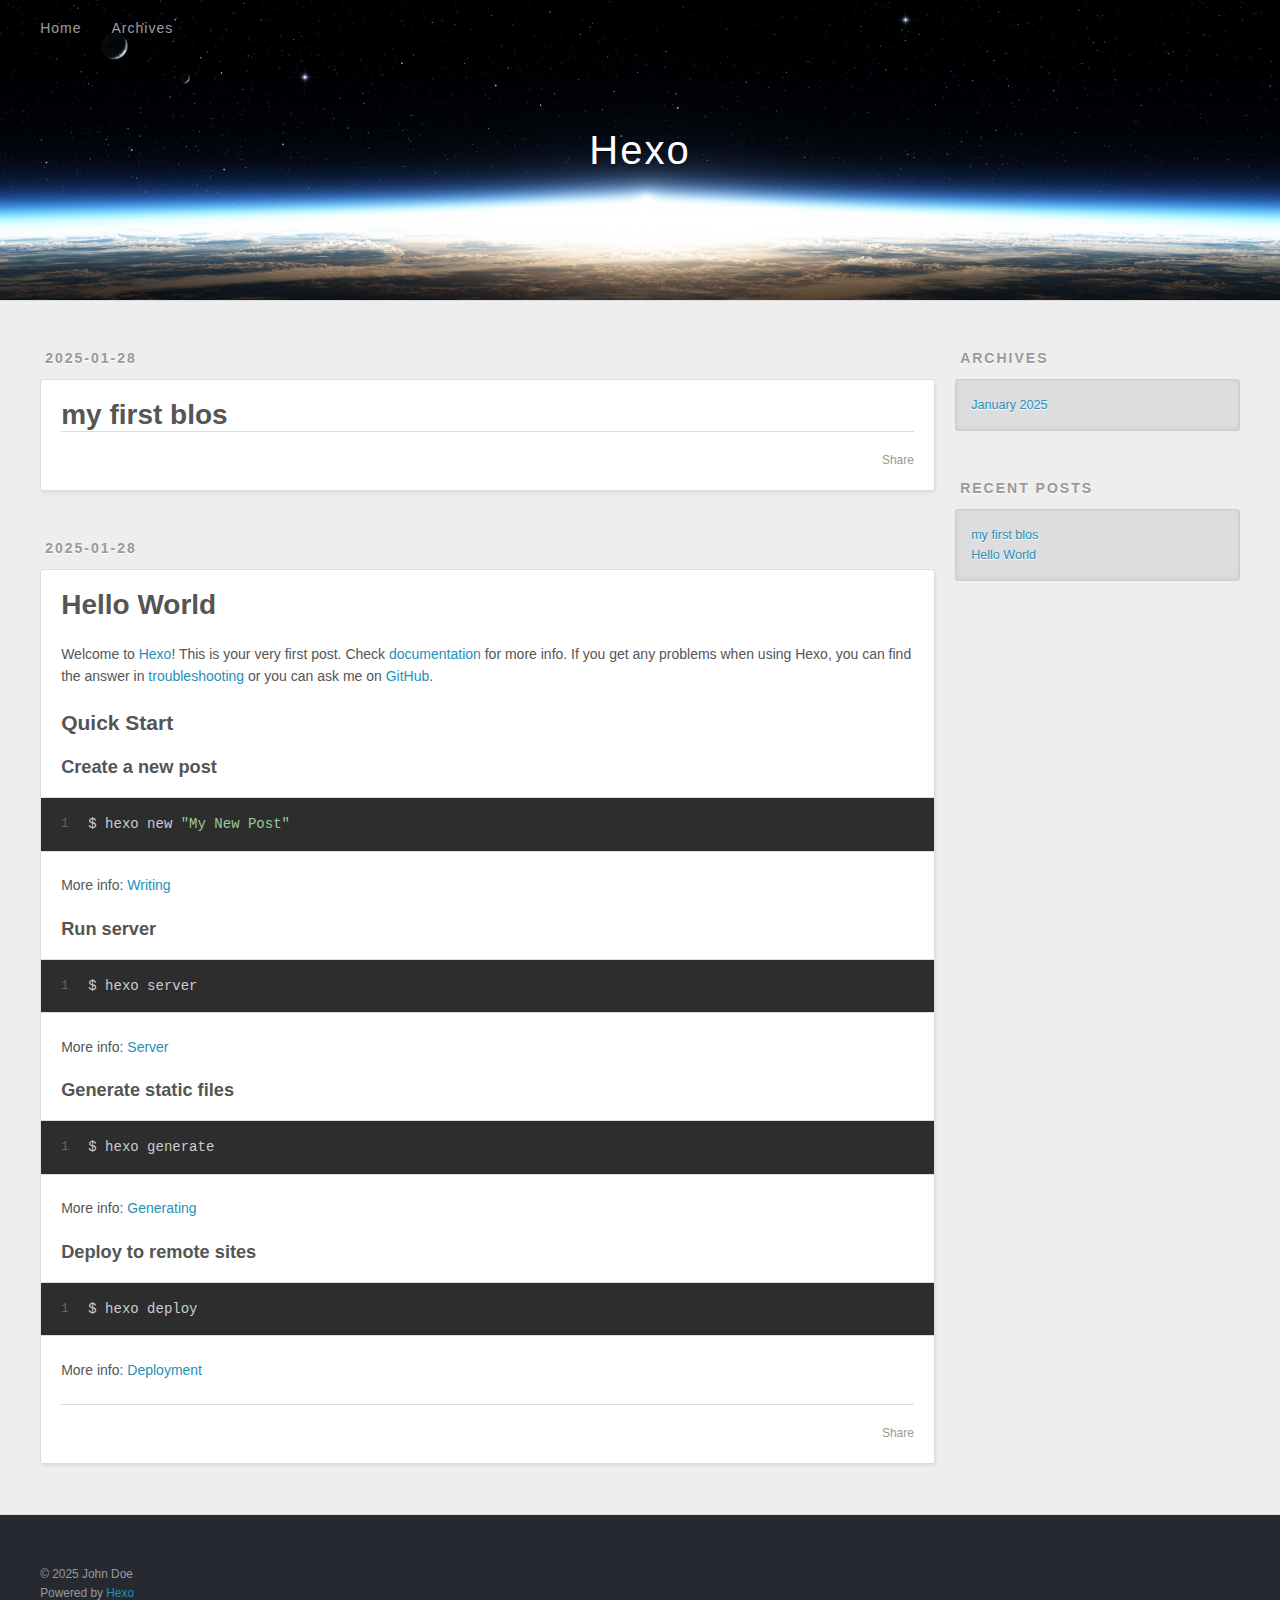
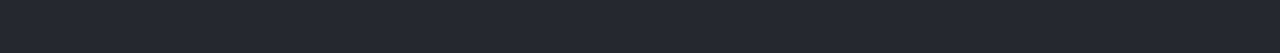
==== commit 2f4587b9: "Site updated: 2025-01-29 02:13:13" ====
--- a/index.html
+++ b/index.html
@@ -1,25 +1,11 @@
 <!DOCTYPE html>
-<html lang="en">
+<html>
 <head>
-  <meta charset="UTF-8">
-<meta name="viewport" content="width=device-width, initial-scale=1, maximum-scale=2">
-<meta name="theme-color" content="#222">
-<meta name="generator" content="Hexo 7.3.0">
-  <link rel="apple-touch-icon" sizes="180x180" href="/images/apple-touch-icon-next.png">
-  <link rel="icon" type="image/png" sizes="32x32" href="/images/favicon-32x32-next.png">
-  <link rel="icon" type="image/png" sizes="16x16" href="/images/favicon-16x16-next.png">
-  <link rel="mask-icon" href="/images/logo.svg" color="#222">
-
-<link rel="stylesheet" href="/css/main.css">
-
-
-<link rel="stylesheet" href="/lib/font-awesome/css/all.min.css">
-
-<script id="hexo-configurations">
-    var NexT = window.NexT || {};
-    var CONFIG = {"hostname":"example.com","root":"/","scheme":"Muse","version":"7.8.0","exturl":false,"sidebar":{"position":"left","display":"post","padding":18,"offset":12,"onmobile":false},"copycode":{"enable":false,"show_result":false,"style":null},"back2top":{"enable":true,"sidebar":false,"scrollpercent":false},"bookmark":{"enable":false,"color":"#222","save":"auto"},"fancybox":false,"mediumzoom":false,"lazyload":false,"pangu":false,"comments":{"style":"tabs","active":null,"storage":true,"lazyload":false,"nav":null},"algolia":{"hits":{"per_page":10},"labels":{"input_placeholder":"Search for Posts","hits_empty":"We didn't find any results for the search: ${query}","hits_stats":"${hits} results found in ${time} ms"}},"localsearch":{"enable":false,"trigger":"auto","top_n_per_article":1,"unescape":false,"preload":false},"motion":{"enable":true,"async":false,"transition":{"post_block":"fadeIn","post_header":"slideDownIn","post_body":"slideDownIn","coll_header":"slideLeftIn","sidebar":"slideUpIn"}}};
-  </script>
-
+  <meta charset="utf-8">
+  
+  
+  <title>Hexo</title>
+  <meta name="viewport" content="width=device-width, initial-scale=1, shrink-to-fit=no">
   <meta property="og:type" content="website">
 <meta property="og:title" content="Hexo">
 <meta property="og:url" content="http://example.com/index.html">
@@ -27,220 +13,123 @@
 <meta property="og:locale" content="en_US">
 <meta property="article:author" content="John Doe">
 <meta name="twitter:card" content="summary">
-
-<link rel="canonical" href="http://example.com/">
-
-
-<script id="page-configurations">
-  // https://hexo.io/docs/variables.html
-  CONFIG.page = {
-    sidebar: "",
-    isHome : true,
-    isPost : false,
-    lang   : 'en'
-  };
-</script>
-
-  <title>Hexo</title>
-  
-
-
-
-
-
-
-  <noscript>
-  <style>
-  .use-motion .brand,
-  .use-motion .menu-item,
-  .sidebar-inner,
-  .use-motion .post-block,
-  .use-motion .pagination,
-  .use-motion .comments,
-  .use-motion .post-header,
-  .use-motion .post-body,
-  .use-motion .collection-header { opacity: initial; }
-
-  .use-motion .site-title,
-  .use-motion .site-subtitle {
-    opacity: initial;
-    top: initial;
-  }
-
-  .use-motion .logo-line-before i { left: initial; }
-  .use-motion .logo-line-after i { right: initial; }
-  </style>
-</noscript>
-
-</head>
-
-<body itemscope itemtype="http://schema.org/WebPage">
-  <div class="container use-motion">
-    <div class="headband"></div>
-
-    <header class="header" itemscope itemtype="http://schema.org/WPHeader">
-      <div class="header-inner"><div class="site-brand-container">
-  <div class="site-nav-toggle">
-    <div class="toggle" aria-label="Toggle navigation bar">
-      <span class="toggle-line toggle-line-first"></span>
-      <span class="toggle-line toggle-line-middle"></span>
-      <span class="toggle-line toggle-line-last"></span>
-    </div>
-  </div>
-
-  <div class="site-meta">
-
-    <a href="/" class="brand" rel="start">
-      <span class="logo-line-before"><i></i></span>
-      <h1 class="site-title">Hexo</h1>
-      <span class="logo-line-after"><i></i></span>
-    </a>
-  </div>
-
-  <div class="site-nav-right">
-    <div class="toggle popup-trigger">
-    </div>
-  </div>
-</div>
-
-
-
-
-<nav class="site-nav">
-  <ul id="menu" class="main-menu menu">
-        <li class="menu-item menu-item-home">
-
-    <a href="/" rel="section"><i class="fa fa-home fa-fw"></i>Home</a>
-
-  </li>
-        <li class="menu-item menu-item-archives">
-
-    <a href="/archives/" rel="section"><i class="fa fa-archive fa-fw"></i>Archives</a>
-
-  </li>
-  </ul>
-</nav>
-
-
-
-
-</div>
-    </header>
-
-    
-  <div class="back-to-top">
-    <i class="fa fa-arrow-up"></i>
-    <span>0%</span>
-  </div>
-
-
-    <main class="main">
-      <div class="main-inner">
-        <div class="content-wrap">
-          
-
-          <div class="content index posts-expand">
-            
-      
-  
-  
-  <article itemscope itemtype="http://schema.org/Article" class="post-block" lang="en">
-    <link itemprop="mainEntityOfPage" href="http://example.com/2025/01/28/my-first-blos/">
-
-    <span hidden itemprop="author" itemscope itemtype="http://schema.org/Person">
-      <meta itemprop="image" content="/images/avatar.gif">
-      <meta itemprop="name" content="John Doe">
-      <meta itemprop="description" content="">
-    </span>
-
-    <span hidden itemprop="publisher" itemscope itemtype="http://schema.org/Organization">
-      <meta itemprop="name" content="Hexo">
-    </span>
-      <header class="post-header">
-        <h2 class="post-title" itemprop="name headline">
-          
-            <a href="/2025/01/28/my-first-blos/" class="post-title-link" itemprop="url">my first blos</a>
-        </h2>
-
-        <div class="post-meta">
-            <span class="post-meta-item">
-              <span class="post-meta-item-icon">
-                <i class="far fa-calendar"></i>
-              </span>
-              <span class="post-meta-item-text">Posted on</span>
-
-              <time title="Created: 2025-01-28 16:33:35" itemprop="dateCreated datePublished" datetime="2025-01-28T16:33:35+08:00">2025-01-28</time>
-            </span>
-
-          
-
-        </div>
+  
+    <link rel="alternate" href="/atom.xml" title="Hexo" type="application/atom+xml">
+  
+  
+    <link rel="shortcut icon" href="/favicon.png">
+  
+  
+  
+<link rel="stylesheet" href="/css/style.css">
+
+  
+    
+<link rel="stylesheet" href="/fancybox/jquery.fancybox.min.css">
+
+  
+  
+<meta name="generator" content="Hexo 7.3.0"></head>
+
+<body>
+  <div id="container">
+    <div id="wrap">
+      <header id="header">
+  <div id="banner"></div>
+  <div id="header-outer" class="outer">
+    <div id="header-title" class="inner">
+      <h1 id="logo-wrap">
+        <a href="/" id="logo">Hexo</a>
+      </h1>
+      
+    </div>
+    <div id="header-inner" class="inner">
+      <nav id="main-nav">
+        <a id="main-nav-toggle" class="nav-icon"><span class="fa fa-bars"></span></a>
+        
+          <a class="main-nav-link" href="/">Home</a>
+        
+          <a class="main-nav-link" href="/archives">Archives</a>
+        
+      </nav>
+      <nav id="sub-nav">
+        
+        
+          <a class="nav-icon" href="/atom.xml" title="RSS Feed"><span class="fa fa-rss"></span></a>
+        
+        <a class="nav-icon nav-search-btn" title="Search"><span class="fa fa-search"></span></a>
+      </nav>
+      <div id="search-form-wrap">
+        <form action="//google.com/search" method="get" accept-charset="UTF-8" class="search-form"><input type="search" name="q" class="search-form-input" placeholder="Search"><button type="submit" class="search-form-submit">&#xF002;</button><input type="hidden" name="sitesearch" value="http://example.com"></form>
+      </div>
+    </div>
+  </div>
+</header>
+
+      <div class="outer">
+        <section id="main">
+  
+    <article id="post-my-first-blos" class="h-entry article article-type-post" itemprop="blogPost" itemscope itemtype="https://schema.org/BlogPosting">
+  <div class="article-meta">
+    <a href="/2025/01/28/my-first-blos/" class="article-date">
+  <time class="dt-published" datetime="2025-01-28T08:33:35.000Z" itemprop="datePublished">2025-01-28</time>
+</a>
+    
+  </div>
+  <div class="article-inner">
+    
+    
+      <header class="article-header">
+        
+  
+    <h1 itemprop="name">
+      <a class="p-name article-title" href="/2025/01/28/my-first-blos/">my first blos</a>
+    </h1>
+  
+
       </header>
-
-    
-    
-    
-    <div class="post-body" itemprop="articleBody">
-
-      
-          
-      
-    </div>
-
-    
-    
-    
-      <footer class="post-footer">
-        <div class="post-eof"></div>
-      </footer>
-  </article>
-  
-  
-  
-
-      
-  
-  
-  <article itemscope itemtype="http://schema.org/Article" class="post-block" lang="en">
-    <link itemprop="mainEntityOfPage" href="http://example.com/2025/01/28/hello-world/">
-
-    <span hidden itemprop="author" itemscope itemtype="http://schema.org/Person">
-      <meta itemprop="image" content="/images/avatar.gif">
-      <meta itemprop="name" content="John Doe">
-      <meta itemprop="description" content="">
-    </span>
-
-    <span hidden itemprop="publisher" itemscope itemtype="http://schema.org/Organization">
-      <meta itemprop="name" content="Hexo">
-    </span>
-      <header class="post-header">
-        <h2 class="post-title" itemprop="name headline">
-          
-            <a href="/2025/01/28/hello-world/" class="post-title-link" itemprop="url">Hello World</a>
-        </h2>
-
-        <div class="post-meta">
-            <span class="post-meta-item">
-              <span class="post-meta-item-icon">
-                <i class="far fa-calendar"></i>
-              </span>
-              <span class="post-meta-item-text">Posted on</span>
-
-              <time title="Created: 2025-01-28 16:31:55" itemprop="dateCreated datePublished" datetime="2025-01-28T16:31:55+08:00">2025-01-28</time>
-            </span>
-
-          
-
-        </div>
+    
+    <div class="e-content article-entry" itemprop="articleBody">
+      
+        
+      
+    </div>
+    <footer class="article-footer">
+      <a data-url="http://example.com/2025/01/28/my-first-blos/" data-id="cm6gspojd0001yof80dwsbqlp" data-title="my first blos" class="article-share-link"><span class="fa fa-share">Share</span></a>
+      
+      
+      
+    </footer>
+  </div>
+  
+</article>
+
+
+
+  
+    <article id="post-hello-world" class="h-entry article article-type-post" itemprop="blogPost" itemscope itemtype="https://schema.org/BlogPosting">
+  <div class="article-meta">
+    <a href="/2025/01/28/hello-world/" class="article-date">
+  <time class="dt-published" datetime="2025-01-28T08:31:55.020Z" itemprop="datePublished">2025-01-28</time>
+</a>
+    
+  </div>
+  <div class="article-inner">
+    
+    
+      <header class="article-header">
+        
+  
+    <h1 itemprop="name">
+      <a class="p-name article-title" href="/2025/01/28/hello-world/">Hello World</a>
+    </h1>
+  
+
       </header>
-
-    
-    
-    
-    <div class="post-body" itemprop="articleBody">
-
-      
-          <p>Welcome to <a target="_blank" rel="noopener" href="https://hexo.io/">Hexo</a>! This is your very first post. Check <a target="_blank" rel="noopener" href="https://hexo.io/docs/">documentation</a> for more info. If you get any problems when using Hexo, you can find the answer in <a target="_blank" rel="noopener" href="https://hexo.io/docs/troubleshooting.html">troubleshooting</a> or you can ask me on <a target="_blank" rel="noopener" href="https://github.com/hexojs/hexo/issues">GitHub</a>.</p>
+    
+    <div class="e-content article-entry" itemprop="articleBody">
+      
+        <p>Welcome to <a target="_blank" rel="noopener" href="https://hexo.io/">Hexo</a>! This is your very first post. Check <a target="_blank" rel="noopener" href="https://hexo.io/docs/">documentation</a> for more info. If you get any problems when using Hexo, you can find the answer in <a target="_blank" rel="noopener" href="https://hexo.io/docs/troubleshooting.html">troubleshooting</a> or you can ask me on <a target="_blank" rel="noopener" href="https://github.com/hexojs/hexo/issues">GitHub</a>.</p>
 <h2 id="Quick-Start"><a href="#Quick-Start" class="headerlink" title="Quick Start"></a>Quick Start</h2><h3 id="Create-a-new-post"><a href="#Create-a-new-post" class="headerlink" title="Create a new post"></a>Create a new post</h3><figure class="highlight bash"><table><tr><td class="gutter"><pre><span class="line">1</span><br></pre></td><td class="code"><pre><span class="line">$ hexo new <span class="string">&quot;My New Post&quot;</span></span><br></pre></td></tr></table></figure>
 
 <p>More info: <a target="_blank" rel="noopener" href="https://hexo.io/docs/writing.html">Writing</a></p>
@@ -256,171 +145,103 @@
 
       
     </div>
-
-    
-    
-    
-      <footer class="post-footer">
-        <div class="post-eof"></div>
-      </footer>
-  </article>
-  
-  
-  
-
-
-  
-
-
-
-          </div>
-          
-
-<script>
-  window.addEventListener('tabs:register', () => {
-    let { activeClass } = CONFIG.comments;
-    if (CONFIG.comments.storage) {
-      activeClass = localStorage.getItem('comments_active') || activeClass;
-    }
-    if (activeClass) {
-      let activeTab = document.querySelector(`a[href="#comment-${activeClass}"]`);
-      if (activeTab) {
-        activeTab.click();
-      }
-    }
-  });
-  if (CONFIG.comments.storage) {
-    window.addEventListener('tabs:click', event => {
-      if (!event.target.matches('.tabs-comment .tab-content .tab-pane')) return;
-      let commentClass = event.target.classList[1];
-      localStorage.setItem('comments_active', commentClass);
-    });
-  }
-</script>
-
-        </div>
-          
-  
-  <div class="toggle sidebar-toggle">
-    <span class="toggle-line toggle-line-first"></span>
-    <span class="toggle-line toggle-line-middle"></span>
-    <span class="toggle-line toggle-line-last"></span>
-  </div>
-
-  <aside class="sidebar">
-    <div class="sidebar-inner">
-
-      <ul class="sidebar-nav motion-element">
-        <li class="sidebar-nav-toc">
-          Table of Contents
-        </li>
-        <li class="sidebar-nav-overview">
-          Overview
-        </li>
+    <footer class="article-footer">
+      <a data-url="http://example.com/2025/01/28/hello-world/" data-id="cm6gspoj50000yof83jl4487n" data-title="Hello World" class="article-share-link"><span class="fa fa-share">Share</span></a>
+      
+      
+      
+    </footer>
+  </div>
+  
+</article>
+
+
+
+  
+
+
+</section>
+        
+          <aside id="sidebar">
+  
+    
+
+  
+    
+
+  
+    
+  
+    
+  <div class="widget-wrap">
+    <h3 class="widget-title">Archives</h3>
+    <div class="widget">
+      <ul class="archive-list"><li class="archive-list-item"><a class="archive-list-link" href="/archives/2025/01/">January 2025</a></li></ul>
+    </div>
+  </div>
+
+
+  
+    
+  <div class="widget-wrap">
+    <h3 class="widget-title">Recent Posts</h3>
+    <div class="widget">
+      <ul>
+        
+          <li>
+            <a href="/2025/01/28/my-first-blos/">my first blos</a>
+          </li>
+        
+          <li>
+            <a href="/2025/01/28/hello-world/">Hello World</a>
+          </li>
+        
       </ul>
-
-      <!--noindex-->
-      <div class="post-toc-wrap sidebar-panel">
+    </div>
+  </div>
+
+  
+</aside>
+        
       </div>
-      <!--/noindex-->
-
-      <div class="site-overview-wrap sidebar-panel">
-        <div class="site-author motion-element" itemprop="author" itemscope itemtype="http://schema.org/Person">
-  <p class="site-author-name" itemprop="name">John Doe</p>
-  <div class="site-description" itemprop="description"></div>
-</div>
-<div class="site-state-wrap motion-element">
-  <nav class="site-state">
-      <div class="site-state-item site-state-posts">
-          <a href="/archives/">
-        
-          <span class="site-state-item-count">2</span>
-          <span class="site-state-item-name">posts</span>
-        </a>
-      </div>
-  </nav>
-</div>
-
-
-
-      </div>
-
-    </div>
-  </aside>
-  <div id="sidebar-dimmer"></div>
-
-
-      </div>
-    </main>
-
-    <footer class="footer">
-      <div class="footer-inner">
-        
-
-        
-
-<div class="copyright">
-  
-  &copy; 
-  <span itemprop="copyrightYear">2025</span>
-  <span class="with-love">
-    <i class="fa fa-heart"></i>
-  </span>
-  <span class="author" itemprop="copyrightHolder">John Doe</span>
-</div>
-  <div class="powered-by">Powered by <a href="https://hexo.io/" class="theme-link" rel="noopener" target="_blank">Hexo</a> & <a href="https://muse.theme-next.org/" class="theme-link" rel="noopener" target="_blank">NexT.Muse</a>
-  </div>
-
-        
-
-
-
-
-
-
-
-
-      </div>
-    </footer>
-  </div>
-
-  
-  <script src="/lib/anime.min.js"></script>
-  <script src="/lib/velocity/velocity.min.js"></script>
-  <script src="/lib/velocity/velocity.ui.min.js"></script>
-
-<script src="/js/utils.js"></script>
-
-<script src="/js/motion.js"></script>
-
-
-<script src="/js/schemes/muse.js"></script>
-
-
-<script src="/js/next-boot.js"></script>
-
-
-
-
-  
-
-
-
-
-
-
-
-
-
-
-
-
-
-
-
-  
-
-  
-
+      <footer id="footer">
+  
+  <div class="outer">
+    <div id="footer-info" class="inner">
+      
+      &copy; 2025 John Doe<br>
+      Powered by <a href="https://hexo.io/" target="_blank">Hexo</a>
+    </div>
+  </div>
+</footer>
+
+    </div>
+    <nav id="mobile-nav">
+  
+    <a href="/" class="mobile-nav-link">Home</a>
+  
+    <a href="/archives" class="mobile-nav-link">Archives</a>
+  
+</nav>
+    
+
+
+<script src="/js/jquery-3.6.4.min.js"></script>
+
+
+
+  
+<script src="/fancybox/jquery.fancybox.min.js"></script>
+
+
+
+
+<script src="/js/script.js"></script>
+
+
+
+
+
+  </div>
 </body>
-</html>
+</html>--- a/css/style.css
+++ b/css/style.css
@@ -0,0 +1,1346 @@
+body {
+  width: 100%;
+}
+body:before,
+body:after {
+  content: "";
+  display: table;
+}
+body:after {
+  clear: both;
+}
+html,
+body,
+div,
+span,
+applet,
+object,
+iframe,
+h1,
+h2,
+h3,
+h4,
+h5,
+h6,
+p,
+blockquote,
+pre,
+a,
+abbr,
+acronym,
+address,
+big,
+cite,
+code,
+del,
+dfn,
+em,
+img,
+ins,
+kbd,
+q,
+s,
+samp,
+small,
+strike,
+strong,
+sub,
+sup,
+tt,
+var,
+dl,
+dt,
+dd,
+ol,
+ul,
+li,
+fieldset,
+form,
+label,
+legend,
+table,
+caption,
+tbody,
+tfoot,
+thead,
+tr,
+th,
+td {
+  margin: 0;
+  padding: 0;
+  border: 0;
+  outline: 0;
+  font-weight: inherit;
+  font-style: inherit;
+  font-family: inherit;
+  font-size: 100%;
+  vertical-align: baseline;
+}
+body {
+  line-height: 1;
+  color: #000;
+  background: #fff;
+}
+ol,
+ul {
+  list-style: none;
+}
+table {
+  border-collapse: separate;
+  border-spacing: 0;
+  vertical-align: middle;
+}
+caption,
+th,
+td {
+  text-align: left;
+  font-weight: normal;
+  vertical-align: middle;
+}
+a img {
+  border: none;
+}
+input,
+button {
+  margin: 0;
+  padding: 0;
+}
+input::-moz-focus-inner,
+button::-moz-focus-inner {
+  border: 0;
+  padding: 0;
+}
+html,
+body,
+#container {
+  height: 100%;
+}
+body {
+  background: #eee;
+  font: 14px -apple-system, BlinkMacSystemFont, "Segoe UI", "Roboto", "Oxygen", "Ubuntu", "Cantarell", "Fira Sans", "Droid Sans", "Helvetica Neue", sans-serif;
+  -webkit-text-size-adjust: 100%;
+}
+.outer {
+  max-width: 1220px;
+  margin: 0 auto;
+  padding: 0 20px;
+}
+.outer:before,
+.outer:after {
+  content: "";
+  display: table;
+}
+.outer:after {
+  clear: both;
+}
+.inner {
+  display: inline;
+  float: left;
+  width: 98.33333333333333%;
+  margin: 0 0.833333333333333%;
+}
+.left,
+.alignleft {
+  float: left;
+}
+.right,
+.alignright {
+  float: right;
+}
+.clear {
+  clear: both;
+}
+#container {
+  position: relative;
+}
+.mobile-nav-on {
+  overflow: hidden;
+}
+#wrap {
+  height: 100%;
+  width: 100%;
+  position: absolute;
+  top: 0;
+  left: 0;
+  -webkit-transition: 0.2s ease-out;
+  -moz-transition: 0.2s ease-out;
+  -ms-transition: 0.2s ease-out;
+  transition: 0.2s ease-out;
+  z-index: 1;
+  background: #eee;
+}
+.mobile-nav-on #wrap {
+  left: 280px;
+}
+@media screen and (min-width: 768px) {
+  #main {
+    display: inline;
+    float: left;
+    width: 73.33333333333333%;
+    margin: 0 0.833333333333333%;
+  }
+}
+.article-date,
+.article-category-link,
+.archive-year,
+.widget-title {
+  text-decoration: none;
+  text-transform: uppercase;
+  letter-spacing: 2px;
+  color: #999;
+  margin-bottom: 1em;
+  margin-left: 5px;
+  line-height: 1em;
+  text-shadow: 0 1px #fff;
+  font-weight: bold;
+}
+.article-inner,
+.archive-article-inner {
+  background: #fff;
+  -webkit-box-shadow: 1px 2px 3px #ddd;
+  box-shadow: 1px 2px 3px #ddd;
+  border: 1px solid #ddd;
+  border-radius: 3px;
+}
+.article-entry h1,
+.widget h1 {
+  font-size: 2em;
+}
+.article-entry h2,
+.widget h2 {
+  font-size: 1.5em;
+}
+.article-entry h3,
+.widget h3 {
+  font-size: 1.3em;
+}
+.article-entry h4,
+.widget h4 {
+  font-size: 1.2em;
+}
+.article-entry h5,
+.widget h5 {
+  font-size: 1em;
+}
+.article-entry h6,
+.widget h6 {
+  font-size: 1em;
+  color: #999;
+}
+.article-entry hr,
+.widget hr {
+  border: 1px dashed #ddd;
+}
+.article-entry strong,
+.widget strong {
+  font-weight: bold;
+}
+.article-entry em,
+.widget em,
+.article-entry cite,
+.widget cite {
+  font-style: italic;
+}
+.article-entry sup,
+.widget sup,
+.article-entry sub,
+.widget sub {
+  font-size: 0.75em;
+  line-height: 0;
+  position: relative;
+  vertical-align: baseline;
+}
+.article-entry sup,
+.widget sup {
+  top: -0.5em;
+}
+.article-entry sub,
+.widget sub {
+  bottom: -0.2em;
+}
+.article-entry small,
+.widget small {
+  font-size: 0.85em;
+}
+.article-entry acronym,
+.widget acronym,
+.article-entry abbr,
+.widget abbr {
+  border-bottom: 1px dotted;
+}
+.article-entry ul,
+.widget ul,
+.article-entry ol,
+.widget ol,
+.article-entry dl,
+.widget dl {
+  margin: 0 20px;
+  line-height: 1.6em;
+}
+.article-entry ul ul,
+.widget ul ul,
+.article-entry ol ul,
+.widget ol ul,
+.article-entry ul ol,
+.widget ul ol,
+.article-entry ol ol,
+.widget ol ol {
+  margin-top: 0;
+  margin-bottom: 0;
+}
+.article-entry ul,
+.widget ul {
+  list-style: disc;
+}
+.article-entry ol,
+.widget ol {
+  list-style: decimal;
+}
+.article-entry dt,
+.widget dt {
+  font-weight: bold;
+}
+#header {
+  height: 300px;
+  position: relative;
+  border-bottom: 1px solid #ddd;
+}
+#header:before,
+#header:after {
+  content: "";
+  position: absolute;
+  left: 0;
+  right: 0;
+  height: 40px;
+}
+#header:before {
+  top: 0;
+  background: -webkit-linear-gradient(rgba(0,0,0,0.2), transparent);
+  background: -moz-linear-gradient(rgba(0,0,0,0.2), transparent);
+  background: -ms-linear-gradient(rgba(0,0,0,0.2), transparent);
+  background: linear-gradient(rgba(0,0,0,0.2), transparent);
+}
+#header:after {
+  bottom: 0;
+  background: -webkit-linear-gradient(transparent, rgba(0,0,0,0.2));
+  background: -moz-linear-gradient(transparent, rgba(0,0,0,0.2));
+  background: -ms-linear-gradient(transparent, rgba(0,0,0,0.2));
+  background: linear-gradient(transparent, rgba(0,0,0,0.2));
+}
+#header-outer {
+  height: 100%;
+  position: relative;
+}
+#header-inner {
+  position: relative;
+  overflow: hidden;
+}
+#banner {
+  position: absolute;
+  top: 0;
+  left: 0;
+  width: 100%;
+  height: 100%;
+  background: url("images/banner.jpg") center #000;
+  background-size: cover;
+  z-index: -1;
+}
+#header-title {
+  text-align: center;
+  height: 40px;
+  position: absolute;
+  top: 50%;
+  left: 0;
+  margin-top: -20px;
+}
+#logo,
+#subtitle {
+  text-decoration: none;
+  color: #fff;
+  font-weight: 300;
+  text-shadow: 0 1px 4px rgba(0,0,0,0.3);
+}
+#logo {
+  font-size: 40px;
+  line-height: 40px;
+  letter-spacing: 2px;
+}
+#subtitle {
+  font-size: 16px;
+  line-height: 16px;
+  letter-spacing: 1px;
+}
+#subtitle-wrap {
+  margin-top: 16px;
+}
+#main-nav {
+  float: left;
+  margin-left: -15px;
+}
+.nav-icon,
+.main-nav-link {
+  float: left;
+  color: #fff;
+  opacity: 0.6;
+  text-decoration: none;
+  text-shadow: 0 1px rgba(0,0,0,0.2);
+  -webkit-transition: opacity 0.2s;
+  -moz-transition: opacity 0.2s;
+  -ms-transition: opacity 0.2s;
+  transition: opacity 0.2s;
+  display: block;
+  padding: 20px 15px;
+}
+.nav-icon:hover,
+.main-nav-link:hover {
+  opacity: 1;
+}
+.nav-icon {
+  text-align: center;
+  font-size: 14px;
+  width: 14px;
+  height: 14px;
+  padding: 20px 15px;
+  position: relative;
+  cursor: pointer;
+}
+.main-nav-link {
+  font-weight: 300;
+  letter-spacing: 1px;
+}
+@media screen and (max-width: 479px) {
+  .main-nav-link {
+    display: none;
+  }
+}
+#main-nav-toggle {
+  display: none;
+}
+@media screen and (max-width: 479px) {
+  #main-nav-toggle {
+    display: block;
+  }
+}
+#sub-nav {
+  float: right;
+  margin-right: -15px;
+}
+#search-form-wrap {
+  position: absolute;
+  top: 15px;
+  width: 150px;
+  height: 30px;
+  right: -150px;
+  opacity: 0;
+  -webkit-transition: 0.2s ease-out;
+  -moz-transition: 0.2s ease-out;
+  -ms-transition: 0.2s ease-out;
+  transition: 0.2s ease-out;
+}
+#search-form-wrap.on {
+  opacity: 1;
+  right: 0;
+}
+@media screen and (max-width: 479px) {
+  #search-form-wrap {
+    width: 100%;
+    right: -100%;
+  }
+}
+.search-form {
+  position: absolute;
+  top: 0;
+  left: 0;
+  right: 0;
+  background: #fff;
+  padding: 5px 15px;
+  border-radius: 15px;
+  -webkit-box-shadow: 0 0 10px rgba(0,0,0,0.3);
+  box-shadow: 0 0 10px rgba(0,0,0,0.3);
+}
+.search-form-input {
+  border: none;
+  background: none;
+  color: #555;
+  width: 100%;
+  font: 13px -apple-system, BlinkMacSystemFont, "Segoe UI", "Roboto", "Oxygen", "Ubuntu", "Cantarell", "Fira Sans", "Droid Sans", "Helvetica Neue", sans-serif;
+  outline: none;
+}
+.search-form-input::-webkit-search-results-decoration,
+.search-form-input::-webkit-search-cancel-button {
+  -webkit-appearance: none;
+}
+.search-form-submit {
+  position: absolute;
+  top: 50%;
+  right: 10px;
+  margin-top: -7px;
+  font: 13px ForkAwesome;
+  border: none;
+  background: none;
+  color: #bbb;
+  cursor: pointer;
+}
+.search-form-submit:hover,
+.search-form-submit:focus {
+  color: #777;
+}
+.article {
+  margin: 50px 0;
+}
+.article-inner {
+  overflow: hidden;
+}
+.article-meta:before,
+.article-meta:after {
+  content: "";
+  display: table;
+}
+.article-meta:after {
+  clear: both;
+}
+.article-date {
+  float: left;
+}
+.article-category {
+  float: left;
+  line-height: 1em;
+  color: #ccc;
+  text-shadow: 0 1px #fff;
+  margin-left: 8px;
+}
+.article-category:before {
+  content: "\2022";
+}
+.article-category-link {
+  margin: 0 12px 1em;
+}
+.article-header {
+  padding: 20px 20px 0;
+}
+.article-title {
+  text-decoration: none;
+  font-size: 2em;
+  font-weight: bold;
+  color: #555;
+  line-height: 1.1em;
+  -webkit-transition: color 0.2s;
+  -moz-transition: color 0.2s;
+  -ms-transition: color 0.2s;
+  transition: color 0.2s;
+}
+a.article-title:hover {
+  color: #258fb8;
+}
+.article-entry {
+  color: #555;
+  padding: 0 20px;
+}
+.article-entry:before,
+.article-entry:after {
+  content: "";
+  display: table;
+}
+.article-entry:after {
+  clear: both;
+}
+.article-entry p,
+.article-entry table {
+  line-height: 1.6em;
+  margin: 1.6em 0;
+}
+.article-entry h1,
+.article-entry h2,
+.article-entry h3,
+.article-entry h4,
+.article-entry h5,
+.article-entry h6 {
+  font-weight: bold;
+}
+.article-entry h1,
+.article-entry h2,
+.article-entry h3,
+.article-entry h4,
+.article-entry h5,
+.article-entry h6 {
+  line-height: 1.1em;
+  margin: 1.1em 0;
+}
+.article-entry a {
+  color: #258fb8;
+  text-decoration: none;
+}
+.article-entry a:hover {
+  text-decoration: underline;
+}
+.article-entry ul,
+.article-entry ol,
+.article-entry dl {
+  margin-top: 1.6em;
+  margin-bottom: 1.6em;
+}
+.article-entry img,
+.article-entry video {
+  max-width: 100%;
+  height: auto;
+  display: block;
+  margin: auto;
+}
+.article-entry iframe {
+  border: none;
+}
+.article-entry table {
+  width: 100%;
+  border-collapse: collapse;
+  border-spacing: 0;
+}
+.article-entry th {
+  font-weight: bold;
+  border-bottom: 3px solid #ddd;
+  padding-bottom: 0.5em;
+}
+.article-entry td {
+  border-bottom: 1px solid #ddd;
+  padding: 10px 0;
+}
+.article-entry blockquote {
+  font-family: Georgia, "Times New Roman", serif;
+  margin: 1.6em 20px;
+  text-align: center;
+}
+.article-entry blockquote footer {
+  font-size: 14px;
+  margin: 1.6em 0;
+  font-family: -apple-system, BlinkMacSystemFont, "Segoe UI", "Roboto", "Oxygen", "Ubuntu", "Cantarell", "Fira Sans", "Droid Sans", "Helvetica Neue", sans-serif;
+}
+.article-entry blockquote footer cite:before {
+  content: "—";
+  padding: 0 0.5em;
+}
+.article-entry .pullquote {
+  text-align: left;
+  width: 45%;
+  margin: 0;
+}
+.article-entry .pullquote.left {
+  margin-left: 0.5em;
+  margin-right: 1em;
+}
+.article-entry .pullquote.right {
+  margin-right: 0.5em;
+  margin-left: 1em;
+}
+.article-entry .caption {
+  color: #999;
+  display: block;
+  font-size: 0.9em;
+  margin-top: 0.5em;
+  position: relative;
+  text-align: center;
+}
+.article-entry .video-container {
+  position: relative;
+  padding-top: 56.25%;
+  height: 0;
+  overflow: hidden;
+}
+.article-entry .video-container iframe,
+.article-entry .video-container object,
+.article-entry .video-container embed {
+  position: absolute;
+  top: 0;
+  left: 0;
+  width: 100%;
+  height: 100%;
+  margin-top: 0;
+}
+.article-more-link a {
+  display: inline-block;
+  line-height: 1em;
+  padding: 6px 15px;
+  border-radius: 15px;
+  background: #eee;
+  color: #999;
+  text-shadow: 0 1px #fff;
+  text-decoration: none;
+}
+.article-more-link a:hover {
+  background: #258fb8;
+  color: #fff;
+  text-decoration: none;
+  text-shadow: 0 1px #1e7293;
+}
+.article-footer {
+  font-size: 0.85em;
+  line-height: 1.6em;
+  border-top: 1px solid #ddd;
+  padding-top: 1.6em;
+  margin: 0 20px 20px;
+}
+.article-footer:before,
+.article-footer:after {
+  content: "";
+  display: table;
+}
+.article-footer:after {
+  clear: both;
+}
+.article-footer a {
+  color: #999;
+  text-decoration: none;
+}
+.article-footer a:hover {
+  color: #555;
+}
+.article-tag-list-item {
+  float: left;
+  margin-right: 10px;
+}
+.article-tag-list-link:before {
+  content: "#";
+}
+.article-comment-link {
+  float: right;
+}
+.article-comment-link:before {
+  padding-right: 8px;
+}
+.article-share-link {
+  cursor: pointer;
+  float: right;
+  margin-left: 20px;
+}
+.article-share-link:before {
+  padding-right: 6px;
+}
+#article-nav {
+  position: relative;
+}
+#article-nav:before,
+#article-nav:after {
+  content: "";
+  display: table;
+}
+#article-nav:after {
+  clear: both;
+}
+@media screen and (min-width: 768px) {
+  #article-nav {
+    margin: 50px 0;
+  }
+  #article-nav:before {
+    width: 8px;
+    height: 8px;
+    position: absolute;
+    top: 50%;
+    left: 50%;
+    margin-top: -4px;
+    margin-left: -4px;
+    content: "";
+    border-radius: 50%;
+    background: #ddd;
+    -webkit-box-shadow: 0 1px 2px #fff;
+    box-shadow: 0 1px 2px #fff;
+  }
+}
+.article-nav-link-wrap {
+  text-decoration: none;
+  text-shadow: 0 1px #fff;
+  color: #999;
+  -webkit-box-sizing: border-box;
+  -moz-box-sizing: border-box;
+  box-sizing: border-box;
+  margin-top: 50px;
+  text-align: center;
+  display: block;
+}
+.article-nav-link-wrap:hover {
+  color: #555;
+}
+@media screen and (min-width: 768px) {
+  .article-nav-link-wrap {
+    width: 50%;
+    margin-top: 0;
+  }
+}
+@media screen and (min-width: 768px) {
+  #article-nav-newer {
+    float: left;
+    text-align: right;
+    padding-right: 20px;
+  }
+}
+@media screen and (min-width: 768px) {
+  #article-nav-older {
+    float: right;
+    text-align: left;
+    padding-left: 20px;
+  }
+}
+.article-nav-caption {
+  text-transform: uppercase;
+  letter-spacing: 2px;
+  color: #ddd;
+  line-height: 1em;
+  font-weight: bold;
+}
+#article-nav-newer .article-nav-caption {
+  margin-right: -2px;
+}
+.article-nav-title {
+  font-size: 0.85em;
+  line-height: 1.6em;
+  margin-top: 0.5em;
+}
+.article-share-box {
+  position: absolute;
+  display: none;
+  background: #fff;
+  -webkit-box-shadow: 1px 2px 10px rgba(0,0,0,0.2);
+  box-shadow: 1px 2px 10px rgba(0,0,0,0.2);
+  border-radius: 3px;
+  margin-left: -145px;
+  overflow: hidden;
+  z-index: 1;
+}
+.article-share-box.on {
+  display: block;
+}
+.article-share-input {
+  width: 100%;
+  background: none;
+  -webkit-box-sizing: border-box;
+  -moz-box-sizing: border-box;
+  box-sizing: border-box;
+  font: 14px -apple-system, BlinkMacSystemFont, "Segoe UI", "Roboto", "Oxygen", "Ubuntu", "Cantarell", "Fira Sans", "Droid Sans", "Helvetica Neue", sans-serif;
+  padding: 0 15px;
+  color: #555;
+  outline: none;
+  border: 1px solid #ddd;
+  border-radius: 3px 3px 0 0;
+  height: 36px;
+  line-height: 36px;
+}
+.article-share-links {
+  background: #eee;
+}
+.article-share-links:before,
+.article-share-links:after {
+  content: "";
+  display: table;
+}
+.article-share-links:after {
+  clear: both;
+}
+.article-share-twitter,
+.article-share-facebook,
+.article-share-pinterest,
+.article-share-linkedin {
+  width: 50px;
+  height: 36px;
+  display: block;
+  float: left;
+  position: relative;
+  color: #999;
+  text-shadow: 0 1px #fff;
+}
+.article-share-twitter:before,
+.article-share-facebook:before,
+.article-share-pinterest:before,
+.article-share-linkedin:before {
+  font-size: 20px;
+  width: 20px;
+  height: 20px;
+  position: absolute;
+  top: 50%;
+  left: 50%;
+  margin-top: -10px;
+  margin-left: -10px;
+  text-align: center;
+}
+.article-share-twitter:hover,
+.article-share-facebook:hover,
+.article-share-pinterest:hover,
+.article-share-linkedin:hover {
+  color: #fff;
+}
+.article-share-twitter:hover {
+  background: #00aced;
+  text-shadow: 0 1px #008abe;
+}
+.article-share-facebook:hover {
+  background: #3b5998;
+  text-shadow: 0 1px #2f477a;
+}
+.article-share-pinterest:hover {
+  background: #cb2027;
+  text-shadow: 0 1px #a21a1f;
+}
+.article-share-linkedin:hover {
+  background: #0077b5;
+  text-shadow: 0 1px #005f91;
+}
+.article-gallery {
+  background: #000;
+  position: relative;
+}
+.article-gallery-photos {
+  position: relative;
+  overflow: hidden;
+}
+.article-gallery-img {
+  display: none;
+  max-width: 100%;
+}
+.article-gallery-img:first-child {
+  display: block;
+}
+.article-gallery-img.loaded {
+  position: absolute;
+  display: block;
+}
+.article-gallery-img img {
+  display: block;
+  max-width: 100%;
+  margin: 0 auto;
+}
+#comments {
+  background: #fff;
+  -webkit-box-shadow: 1px 2px 3px #ddd;
+  box-shadow: 1px 2px 3px #ddd;
+  padding: 20px;
+  border: 1px solid #ddd;
+  border-radius: 3px;
+  margin: 50px 0;
+}
+#comments a {
+  color: #258fb8;
+}
+.archives-wrap {
+  margin: 50px 0;
+}
+.archives:before,
+.archives:after {
+  content: "";
+  display: table;
+}
+.archives:after {
+  clear: both;
+}
+.archive-year-wrap {
+  margin-bottom: 1em;
+}
+.archives {
+  -webkit-column-gap: 10px;
+  -moz-column-gap: 10px;
+  column-gap: 10px;
+}
+@media screen and (min-width: 480px) and (max-width: 767px) {
+  .archives {
+    -webkit-column-count: 2;
+    -moz-column-count: 2;
+    column-count: 2;
+  }
+}
+@media screen and (min-width: 768px) {
+  .archives {
+    -webkit-column-count: 3;
+    -moz-column-count: 3;
+    column-count: 3;
+  }
+}
+.archive-article {
+  -webkit-column-break-inside: avoid;
+  page-break-inside: avoid;
+  overflow: hidden;
+  break-inside: avoid-column;
+}
+.archive-article-inner {
+  padding: 10px;
+  margin-bottom: 15px;
+}
+.archive-article-title {
+  text-decoration: none;
+  font-weight: bold;
+  color: #555;
+  -webkit-transition: color 0.2s;
+  -moz-transition: color 0.2s;
+  -ms-transition: color 0.2s;
+  transition: color 0.2s;
+  line-height: 1.6em;
+}
+.archive-article-title:hover {
+  color: #258fb8;
+}
+.archive-article-footer {
+  margin-top: 1em;
+}
+.archive-article-date {
+  color: #999;
+  text-decoration: none;
+  font-size: 0.85em;
+  line-height: 1em;
+  margin-bottom: 0.5em;
+  display: block;
+}
+#page-nav {
+  margin: 50px auto;
+  background: #fff;
+  -webkit-box-shadow: 1px 2px 3px #ddd;
+  box-shadow: 1px 2px 3px #ddd;
+  border: 1px solid #ddd;
+  border-radius: 3px;
+  text-align: center;
+  color: #999;
+  overflow: hidden;
+}
+#page-nav:before,
+#page-nav:after {
+  content: "";
+  display: table;
+}
+#page-nav:after {
+  clear: both;
+}
+#page-nav a,
+#page-nav span {
+  padding: 10px 20px;
+  line-height: 1;
+  height: 2ex;
+}
+#page-nav a {
+  color: #999;
+  text-decoration: none;
+}
+#page-nav a:hover {
+  background: #999;
+  color: #fff;
+}
+#page-nav .prev {
+  float: left;
+}
+#page-nav .next {
+  float: right;
+}
+#page-nav .page-number {
+  display: inline-block;
+}
+@media screen and (max-width: 479px) {
+  #page-nav .page-number {
+    display: none;
+  }
+}
+#page-nav .current {
+  color: #555;
+  font-weight: bold;
+}
+#page-nav .space {
+  color: #ddd;
+}
+#footer {
+  background: #262a30;
+  padding: 50px 0;
+  border-top: 1px solid #ddd;
+  color: #999;
+}
+#footer a {
+  color: #258fb8;
+  text-decoration: none;
+}
+#footer a:hover {
+  text-decoration: underline;
+}
+#footer-info {
+  line-height: 1.6em;
+  font-size: 0.85em;
+}
+.article-entry pre,
+.article-entry .highlight {
+  background: #2d2d2d;
+  margin: 0 -20px;
+  padding: 15px 20px;
+  border-style: solid;
+  border-color: #ddd;
+  border-width: 1px 0;
+  overflow: auto;
+  color: #ccc;
+  line-height: 22.400000000000002px;
+}
+.article-entry .highlight .gutter pre,
+.article-entry .gist .gist-file .gist-data .line-numbers {
+  color: #666;
+  font-size: 0.85em;
+}
+.article-entry pre,
+.article-entry code {
+  font-family: "Source Code Pro", Consolas, Monaco, Menlo, Consolas, monospace;
+}
+.article-entry code {
+  background: #eee;
+  text-shadow: 0 1px #fff;
+  padding: 0 0.3em;
+}
+.article-entry pre code {
+  background: none;
+  text-shadow: none;
+  padding: 0;
+}
+.article-entry .highlight pre {
+  border: none;
+  margin: 0;
+  padding: 0;
+}
+.article-entry .highlight table {
+  margin: 0;
+  width: auto;
+}
+.article-entry .highlight td {
+  border: none;
+  padding: 0;
+}
+.article-entry .highlight figcaption {
+  font-size: 0.85em;
+  color: #999;
+  line-height: 1em;
+  margin-bottom: 1em;
+}
+.article-entry .highlight figcaption:before,
+.article-entry .highlight figcaption:after {
+  content: "";
+  display: table;
+}
+.article-entry .highlight figcaption:after {
+  clear: both;
+}
+.article-entry .highlight figcaption a {
+  float: right;
+}
+.article-entry .highlight .gutter {
+  -moz-user-select: none;
+  -ms-user-select: none;
+  -webkit-user-select: none;
+  -webkit-user-select: none;
+  -moz-user-select: none;
+  -ms-user-select: none;
+  user-select: none;
+}
+.article-entry .highlight .gutter pre {
+  text-align: right;
+  padding-right: 20px;
+}
+.article-entry .highlight .line {
+  height: 22.400000000000002px;
+}
+.article-entry .highlight .line.marked {
+  background: #515151;
+}
+.article-entry .gist {
+  margin: 0 -20px;
+  border-style: solid;
+  border-color: #ddd;
+  border-width: 1px 0;
+  background: #2d2d2d;
+  padding: 15px 20px 15px 0;
+}
+.article-entry .gist .gist-file {
+  border: none;
+  font-family: "Source Code Pro", Consolas, Monaco, Menlo, Consolas, monospace;
+  margin: 0;
+}
+.article-entry .gist .gist-file .gist-data {
+  background: none;
+  border: none;
+}
+.article-entry .gist .gist-file .gist-data .line-numbers {
+  background: none;
+  border: none;
+  padding: 0 20px 0 0;
+}
+.article-entry .gist .gist-file .gist-data .line-data {
+  padding: 0 !important;
+}
+.article-entry .gist .gist-file .highlight {
+  margin: 0;
+  padding: 0;
+  border: none;
+}
+.article-entry .gist .gist-file .gist-meta {
+  background: #2d2d2d;
+  color: #999;
+  font: 0.85em -apple-system, BlinkMacSystemFont, "Segoe UI", "Roboto", "Oxygen", "Ubuntu", "Cantarell", "Fira Sans", "Droid Sans", "Helvetica Neue", sans-serif;
+  text-shadow: 0 0;
+  padding: 0;
+  margin-top: 1em;
+  margin-left: 20px;
+}
+.article-entry .gist .gist-file .gist-meta a {
+  color: #258fb8;
+  font-weight: normal;
+}
+.article-entry .gist .gist-file .gist-meta a:hover {
+  text-decoration: underline;
+}
+pre .comment,
+pre .title {
+  color: #999;
+}
+pre .variable,
+pre .attribute,
+pre .tag,
+pre .regexp,
+pre .ruby .constant,
+pre .xml .tag .title,
+pre .xml .pi,
+pre .xml .doctype,
+pre .html .doctype,
+pre .css .id,
+pre .css .class,
+pre .css .pseudo {
+  color: #f2777a;
+}
+pre .number,
+pre .preprocessor,
+pre .built_in,
+pre .literal,
+pre .params,
+pre .constant {
+  color: #f99157;
+}
+pre .class,
+pre .ruby .class .title,
+pre .css .rules .attribute {
+  color: #9c9;
+}
+pre .string,
+pre .value,
+pre .inheritance,
+pre .header,
+pre .ruby .symbol,
+pre .xml .cdata {
+  color: #9c9;
+}
+pre .css .hexcolor {
+  color: #6cc;
+}
+pre .function,
+pre .python .decorator,
+pre .python .title,
+pre .ruby .function .title,
+pre .ruby .title .keyword,
+pre .perl .sub,
+pre .javascript .title,
+pre .coffeescript .title {
+  color: #69c;
+}
+pre .keyword,
+pre .javascript .function {
+  color: #c9c;
+}
+@media screen and (max-width: 479px) {
+  #mobile-nav {
+    position: absolute;
+    top: 0;
+    left: 0;
+    width: 280px;
+    height: 100%;
+    background: #191919;
+    border-right: 1px solid #fff;
+  }
+}
+@media screen and (max-width: 479px) {
+  .mobile-nav-link {
+    display: block;
+    color: #999;
+    text-decoration: none;
+    padding: 15px 20px;
+    font-weight: bold;
+  }
+  .mobile-nav-link:hover {
+    color: #fff;
+  }
+}
+@media screen and (min-width: 768px) {
+  #sidebar {
+    display: inline;
+    float: left;
+    width: 23.333333333333332%;
+    margin: 0 0.833333333333333%;
+  }
+}
+.widget-wrap {
+  margin: 50px 0;
+}
+.widget {
+  color: #777;
+  text-shadow: 0 1px #fff;
+  background: #ddd;
+  -webkit-box-shadow: 0 -1px 4px #ccc inset;
+  box-shadow: 0 -1px 4px #ccc inset;
+  border: 1px solid #ccc;
+  padding: 15px;
+  border-radius: 3px;
+}
+.widget a {
+  color: #258fb8;
+  text-decoration: none;
+}
+.widget a:hover {
+  text-decoration: underline;
+}
+.widget ul ul,
+.widget ol ul,
+.widget dl ul,
+.widget ul ol,
+.widget ol ol,
+.widget dl ol,
+.widget ul dl,
+.widget ol dl,
+.widget dl dl {
+  margin-left: 15px;
+  list-style: disc;
+}
+.widget {
+  line-height: 1.6em;
+  word-wrap: break-word;
+  font-size: 0.9em;
+}
+.widget ul,
+.widget ol {
+  list-style: none;
+  margin: 0;
+}
+.widget ul ul,
+.widget ol ul,
+.widget ul ol,
+.widget ol ol {
+  margin: 0 20px;
+}
+.widget ul ul,
+.widget ol ul {
+  list-style: disc;
+}
+.widget ul ol,
+.widget ol ol {
+  list-style: decimal;
+}
+.category-list-count,
+.tag-list-count,
+.archive-list-count {
+  padding-left: 5px;
+  color: #999;
+  font-size: 0.85em;
+}
+.category-list-count:before,
+.tag-list-count:before,
+.archive-list-count:before {
+  content: "(";
+}
+.category-list-count:after,
+.tag-list-count:after,
+.archive-list-count:after {
+  content: ")";
+}
+.tagcloud a {
+  margin-right: 5px;
+  display: inline-block;
+}
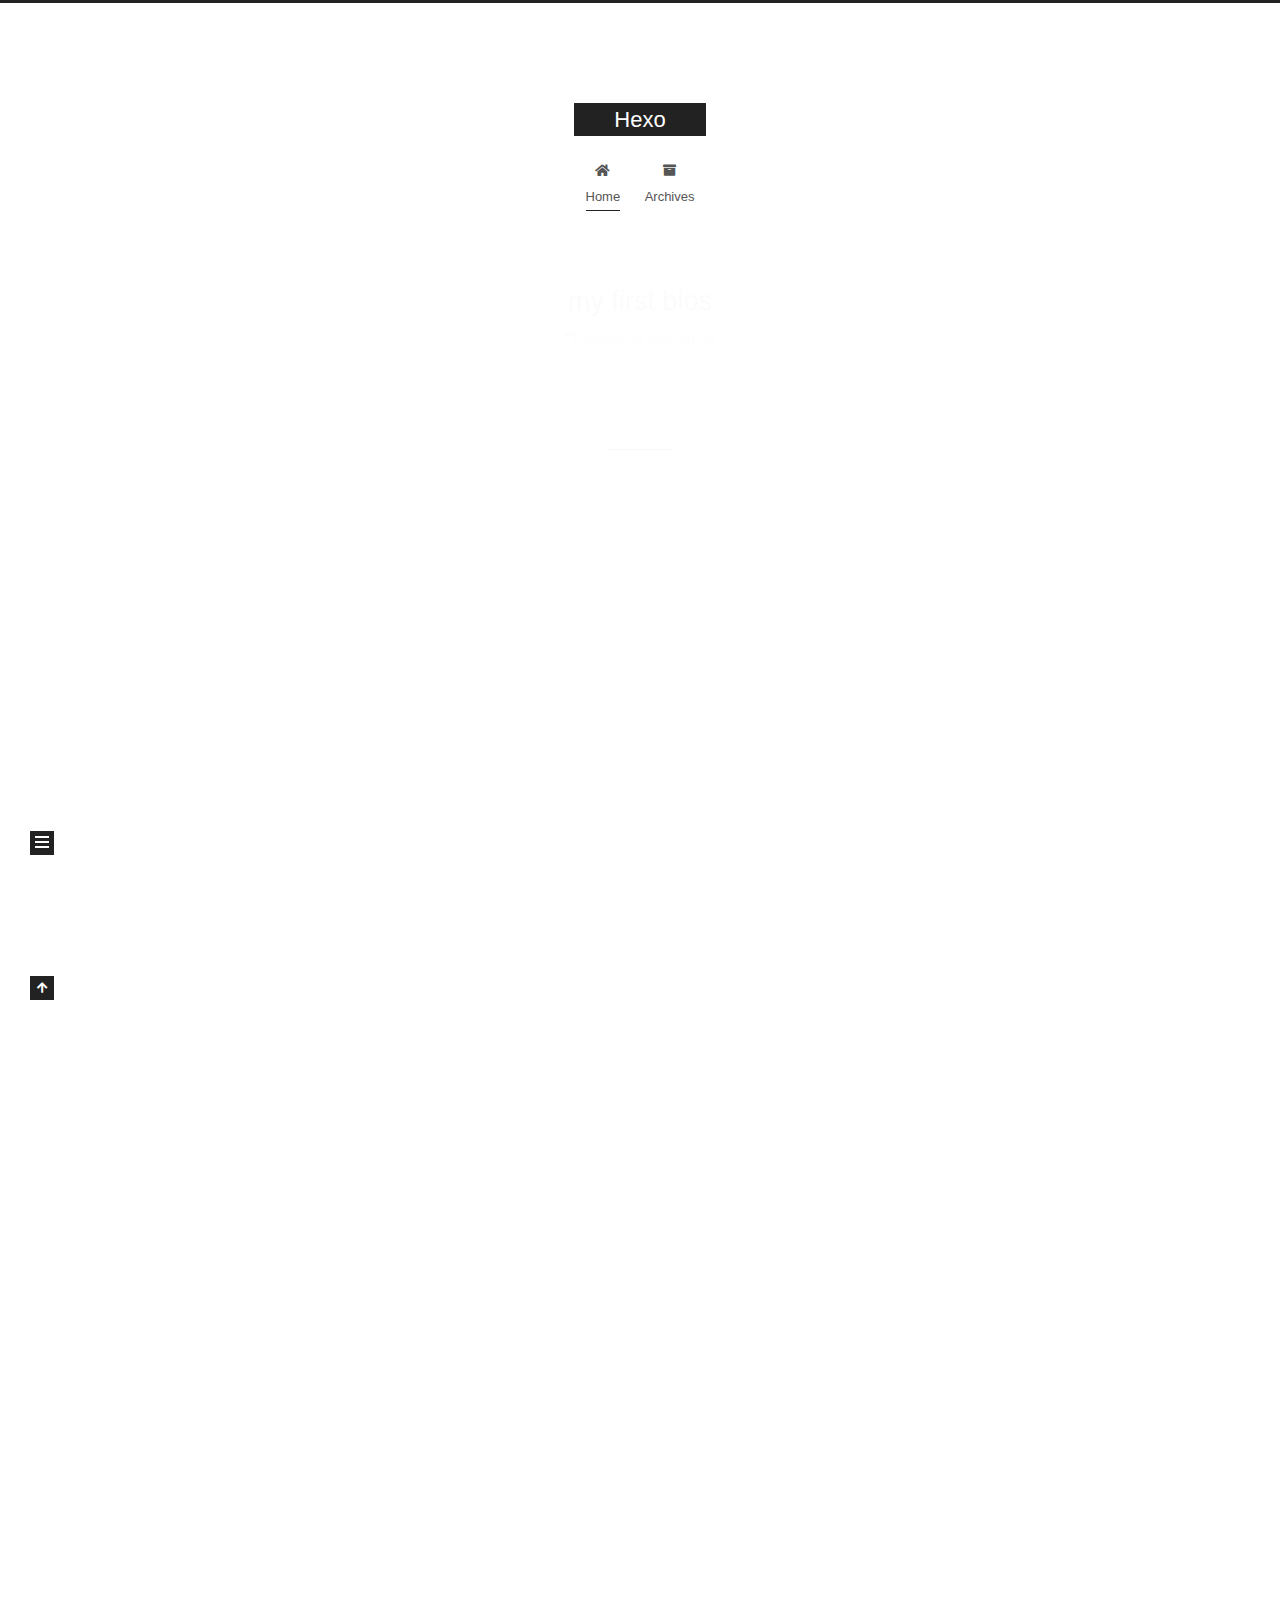
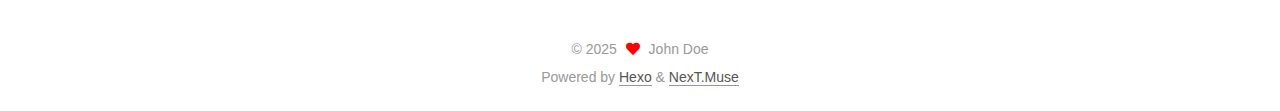
==== commit 55c200c3: "Site updated: 2025-01-29 02:18:52" ====
--- a/index.html
+++ b/index.html
@@ -1,11 +1,25 @@
 <!DOCTYPE html>
-<html>
+<html lang="en">
 <head>
-  <meta charset="utf-8">
-  
-  
-  <title>Hexo</title>
-  <meta name="viewport" content="width=device-width, initial-scale=1, shrink-to-fit=no">
+  <meta charset="UTF-8">
+<meta name="viewport" content="width=device-width, initial-scale=1, maximum-scale=2">
+<meta name="theme-color" content="#222">
+<meta name="generator" content="Hexo 7.3.0">
+  <link rel="apple-touch-icon" sizes="180x180" href="/images/apple-touch-icon-next.png">
+  <link rel="icon" type="image/png" sizes="32x32" href="/images/favicon-32x32-next.png">
+  <link rel="icon" type="image/png" sizes="16x16" href="/images/favicon-16x16-next.png">
+  <link rel="mask-icon" href="/images/logo.svg" color="#222">
+
+<link rel="stylesheet" href="/css/main.css">
+
+
+<link rel="stylesheet" href="/lib/font-awesome/css/all.min.css">
+
+<script id="hexo-configurations">
+    var NexT = window.NexT || {};
+    var CONFIG = {"hostname":"example.com","root":"/","scheme":"Muse","version":"7.8.0","exturl":false,"sidebar":{"position":"left","display":"post","padding":18,"offset":12,"onmobile":false},"copycode":{"enable":false,"show_result":false,"style":null},"back2top":{"enable":true,"sidebar":false,"scrollpercent":false},"bookmark":{"enable":false,"color":"#222","save":"auto"},"fancybox":false,"mediumzoom":false,"lazyload":false,"pangu":false,"comments":{"style":"tabs","active":null,"storage":true,"lazyload":false,"nav":null},"algolia":{"hits":{"per_page":10},"labels":{"input_placeholder":"Search for Posts","hits_empty":"We didn't find any results for the search: ${query}","hits_stats":"${hits} results found in ${time} ms"}},"localsearch":{"enable":false,"trigger":"auto","top_n_per_article":1,"unescape":false,"preload":false},"motion":{"enable":true,"async":false,"transition":{"post_block":"fadeIn","post_header":"slideDownIn","post_body":"slideDownIn","coll_header":"slideLeftIn","sidebar":"slideUpIn"}}};
+  </script>
+
   <meta property="og:type" content="website">
 <meta property="og:title" content="Hexo">
 <meta property="og:url" content="http://example.com/index.html">
@@ -13,123 +27,220 @@
 <meta property="og:locale" content="en_US">
 <meta property="article:author" content="John Doe">
 <meta name="twitter:card" content="summary">
-  
-    <link rel="alternate" href="/atom.xml" title="Hexo" type="application/atom+xml">
-  
-  
-    <link rel="shortcut icon" href="/favicon.png">
-  
-  
-  
-<link rel="stylesheet" href="/css/style.css">
-
-  
-    
-<link rel="stylesheet" href="/fancybox/jquery.fancybox.min.css">
-
-  
-  
-<meta name="generator" content="Hexo 7.3.0"></head>
-
-<body>
-  <div id="container">
-    <div id="wrap">
-      <header id="header">
-  <div id="banner"></div>
-  <div id="header-outer" class="outer">
-    <div id="header-title" class="inner">
-      <h1 id="logo-wrap">
-        <a href="/" id="logo">Hexo</a>
-      </h1>
-      
+
+<link rel="canonical" href="http://example.com/">
+
+
+<script id="page-configurations">
+  // https://hexo.io/docs/variables.html
+  CONFIG.page = {
+    sidebar: "",
+    isHome : true,
+    isPost : false,
+    lang   : 'en'
+  };
+</script>
+
+  <title>Hexo</title>
+  
+
+
+
+
+
+
+  <noscript>
+  <style>
+  .use-motion .brand,
+  .use-motion .menu-item,
+  .sidebar-inner,
+  .use-motion .post-block,
+  .use-motion .pagination,
+  .use-motion .comments,
+  .use-motion .post-header,
+  .use-motion .post-body,
+  .use-motion .collection-header { opacity: initial; }
+
+  .use-motion .site-title,
+  .use-motion .site-subtitle {
+    opacity: initial;
+    top: initial;
+  }
+
+  .use-motion .logo-line-before i { left: initial; }
+  .use-motion .logo-line-after i { right: initial; }
+  </style>
+</noscript>
+
+</head>
+
+<body itemscope itemtype="http://schema.org/WebPage">
+  <div class="container use-motion">
+    <div class="headband"></div>
+
+    <header class="header" itemscope itemtype="http://schema.org/WPHeader">
+      <div class="header-inner"><div class="site-brand-container">
+  <div class="site-nav-toggle">
+    <div class="toggle" aria-label="Toggle navigation bar">
+      <span class="toggle-line toggle-line-first"></span>
+      <span class="toggle-line toggle-line-middle"></span>
+      <span class="toggle-line toggle-line-last"></span>
     </div>
-    <div id="header-inner" class="inner">
-      <nav id="main-nav">
-        <a id="main-nav-toggle" class="nav-icon"><span class="fa fa-bars"></span></a>
-        
-          <a class="main-nav-link" href="/">Home</a>
-        
-          <a class="main-nav-link" href="/archives">Archives</a>
-        
-      </nav>
-      <nav id="sub-nav">
-        
-        
-          <a class="nav-icon" href="/atom.xml" title="RSS Feed"><span class="fa fa-rss"></span></a>
-        
-        <a class="nav-icon nav-search-btn" title="Search"><span class="fa fa-search"></span></a>
-      </nav>
-      <div id="search-form-wrap">
-        <form action="//google.com/search" method="get" accept-charset="UTF-8" class="search-form"><input type="search" name="q" class="search-form-input" placeholder="Search"><button type="submit" class="search-form-submit">&#xF002;</button><input type="hidden" name="sitesearch" value="http://example.com"></form>
-      </div>
+  </div>
+
+  <div class="site-meta">
+
+    <a href="/" class="brand" rel="start">
+      <span class="logo-line-before"><i></i></span>
+      <h1 class="site-title">Hexo</h1>
+      <span class="logo-line-after"><i></i></span>
+    </a>
+  </div>
+
+  <div class="site-nav-right">
+    <div class="toggle popup-trigger">
     </div>
   </div>
-</header>
-
-      <div class="outer">
-        <section id="main">
-  
-    <article id="post-my-first-blos" class="h-entry article article-type-post" itemprop="blogPost" itemscope itemtype="https://schema.org/BlogPosting">
-  <div class="article-meta">
-    <a href="/2025/01/28/my-first-blos/" class="article-date">
-  <time class="dt-published" datetime="2025-01-28T08:33:35.000Z" itemprop="datePublished">2025-01-28</time>
-</a>
-    
-  </div>
-  <div class="article-inner">
-    
-    
-      <header class="article-header">
-        
-  
-    <h1 itemprop="name">
-      <a class="p-name article-title" href="/2025/01/28/my-first-blos/">my first blos</a>
-    </h1>
-  
-
+</div>
+
+
+
+
+<nav class="site-nav">
+  <ul id="menu" class="main-menu menu">
+        <li class="menu-item menu-item-home">
+
+    <a href="/" rel="section"><i class="fa fa-home fa-fw"></i>Home</a>
+
+  </li>
+        <li class="menu-item menu-item-archives">
+
+    <a href="/archives/" rel="section"><i class="fa fa-archive fa-fw"></i>Archives</a>
+
+  </li>
+  </ul>
+</nav>
+
+
+
+
+</div>
+    </header>
+
+    
+  <div class="back-to-top">
+    <i class="fa fa-arrow-up"></i>
+    <span>0%</span>
+  </div>
+
+
+    <main class="main">
+      <div class="main-inner">
+        <div class="content-wrap">
+          
+
+          <div class="content index posts-expand">
+            
+      
+  
+  
+  <article itemscope itemtype="http://schema.org/Article" class="post-block" lang="en">
+    <link itemprop="mainEntityOfPage" href="http://example.com/2025/01/28/my-first-blos/">
+
+    <span hidden itemprop="author" itemscope itemtype="http://schema.org/Person">
+      <meta itemprop="image" content="/images/avatar.gif">
+      <meta itemprop="name" content="John Doe">
+      <meta itemprop="description" content="">
+    </span>
+
+    <span hidden itemprop="publisher" itemscope itemtype="http://schema.org/Organization">
+      <meta itemprop="name" content="Hexo">
+    </span>
+      <header class="post-header">
+        <h2 class="post-title" itemprop="name headline">
+          
+            <a href="/2025/01/28/my-first-blos/" class="post-title-link" itemprop="url">my first blos</a>
+        </h2>
+
+        <div class="post-meta">
+            <span class="post-meta-item">
+              <span class="post-meta-item-icon">
+                <i class="far fa-calendar"></i>
+              </span>
+              <span class="post-meta-item-text">Posted on</span>
+
+              <time title="Created: 2025-01-28 16:33:35" itemprop="dateCreated datePublished" datetime="2025-01-28T16:33:35+08:00">2025-01-28</time>
+            </span>
+
+          
+
+        </div>
       </header>
-    
-    <div class="e-content article-entry" itemprop="articleBody">
-      
-        
+
+    
+    
+    
+    <div class="post-body" itemprop="articleBody">
+
+      
+          
       
     </div>
-    <footer class="article-footer">
-      <a data-url="http://example.com/2025/01/28/my-first-blos/" data-id="cm6gspojd0001yof80dwsbqlp" data-title="my first blos" class="article-share-link"><span class="fa fa-share">Share</span></a>
-      
-      
-      
-    </footer>
-  </div>
-  
-</article>
-
-
-
-  
-    <article id="post-hello-world" class="h-entry article article-type-post" itemprop="blogPost" itemscope itemtype="https://schema.org/BlogPosting">
-  <div class="article-meta">
-    <a href="/2025/01/28/hello-world/" class="article-date">
-  <time class="dt-published" datetime="2025-01-28T08:31:55.020Z" itemprop="datePublished">2025-01-28</time>
-</a>
-    
-  </div>
-  <div class="article-inner">
-    
-    
-      <header class="article-header">
-        
-  
-    <h1 itemprop="name">
-      <a class="p-name article-title" href="/2025/01/28/hello-world/">Hello World</a>
-    </h1>
-  
-
+
+    
+    
+    
+      <footer class="post-footer">
+        <div class="post-eof"></div>
+      </footer>
+  </article>
+  
+  
+  
+
+      
+  
+  
+  <article itemscope itemtype="http://schema.org/Article" class="post-block" lang="en">
+    <link itemprop="mainEntityOfPage" href="http://example.com/2025/01/28/hello-world/">
+
+    <span hidden itemprop="author" itemscope itemtype="http://schema.org/Person">
+      <meta itemprop="image" content="/images/avatar.gif">
+      <meta itemprop="name" content="John Doe">
+      <meta itemprop="description" content="">
+    </span>
+
+    <span hidden itemprop="publisher" itemscope itemtype="http://schema.org/Organization">
+      <meta itemprop="name" content="Hexo">
+    </span>
+      <header class="post-header">
+        <h2 class="post-title" itemprop="name headline">
+          
+            <a href="/2025/01/28/hello-world/" class="post-title-link" itemprop="url">Hello World</a>
+        </h2>
+
+        <div class="post-meta">
+            <span class="post-meta-item">
+              <span class="post-meta-item-icon">
+                <i class="far fa-calendar"></i>
+              </span>
+              <span class="post-meta-item-text">Posted on</span>
+
+              <time title="Created: 2025-01-28 16:31:55" itemprop="dateCreated datePublished" datetime="2025-01-28T16:31:55+08:00">2025-01-28</time>
+            </span>
+
+          
+
+        </div>
       </header>
-    
-    <div class="e-content article-entry" itemprop="articleBody">
-      
-        <p>Welcome to <a target="_blank" rel="noopener" href="https://hexo.io/">Hexo</a>! This is your very first post. Check <a target="_blank" rel="noopener" href="https://hexo.io/docs/">documentation</a> for more info. If you get any problems when using Hexo, you can find the answer in <a target="_blank" rel="noopener" href="https://hexo.io/docs/troubleshooting.html">troubleshooting</a> or you can ask me on <a target="_blank" rel="noopener" href="https://github.com/hexojs/hexo/issues">GitHub</a>.</p>
+
+    
+    
+    
+    <div class="post-body" itemprop="articleBody">
+
+      
+          <p>Welcome to <a target="_blank" rel="noopener" href="https://hexo.io/">Hexo</a>! This is your very first post. Check <a target="_blank" rel="noopener" href="https://hexo.io/docs/">documentation</a> for more info. If you get any problems when using Hexo, you can find the answer in <a target="_blank" rel="noopener" href="https://hexo.io/docs/troubleshooting.html">troubleshooting</a> or you can ask me on <a target="_blank" rel="noopener" href="https://github.com/hexojs/hexo/issues">GitHub</a>.</p>
 <h2 id="Quick-Start"><a href="#Quick-Start" class="headerlink" title="Quick Start"></a>Quick Start</h2><h3 id="Create-a-new-post"><a href="#Create-a-new-post" class="headerlink" title="Create a new post"></a>Create a new post</h3><figure class="highlight bash"><table><tr><td class="gutter"><pre><span class="line">1</span><br></pre></td><td class="code"><pre><span class="line">$ hexo new <span class="string">&quot;My New Post&quot;</span></span><br></pre></td></tr></table></figure>
 
 <p>More info: <a target="_blank" rel="noopener" href="https://hexo.io/docs/writing.html">Writing</a></p>
@@ -145,103 +256,171 @@
 
       
     </div>
-    <footer class="article-footer">
-      <a data-url="http://example.com/2025/01/28/hello-world/" data-id="cm6gspoj50000yof83jl4487n" data-title="Hello World" class="article-share-link"><span class="fa fa-share">Share</span></a>
-      
-      
-      
+
+    
+    
+    
+      <footer class="post-footer">
+        <div class="post-eof"></div>
+      </footer>
+  </article>
+  
+  
+  
+
+
+  
+
+
+
+          </div>
+          
+
+<script>
+  window.addEventListener('tabs:register', () => {
+    let { activeClass } = CONFIG.comments;
+    if (CONFIG.comments.storage) {
+      activeClass = localStorage.getItem('comments_active') || activeClass;
+    }
+    if (activeClass) {
+      let activeTab = document.querySelector(`a[href="#comment-${activeClass}"]`);
+      if (activeTab) {
+        activeTab.click();
+      }
+    }
+  });
+  if (CONFIG.comments.storage) {
+    window.addEventListener('tabs:click', event => {
+      if (!event.target.matches('.tabs-comment .tab-content .tab-pane')) return;
+      let commentClass = event.target.classList[1];
+      localStorage.setItem('comments_active', commentClass);
+    });
+  }
+</script>
+
+        </div>
+          
+  
+  <div class="toggle sidebar-toggle">
+    <span class="toggle-line toggle-line-first"></span>
+    <span class="toggle-line toggle-line-middle"></span>
+    <span class="toggle-line toggle-line-last"></span>
+  </div>
+
+  <aside class="sidebar">
+    <div class="sidebar-inner">
+
+      <ul class="sidebar-nav motion-element">
+        <li class="sidebar-nav-toc">
+          Table of Contents
+        </li>
+        <li class="sidebar-nav-overview">
+          Overview
+        </li>
+      </ul>
+
+      <!--noindex-->
+      <div class="post-toc-wrap sidebar-panel">
+      </div>
+      <!--/noindex-->
+
+      <div class="site-overview-wrap sidebar-panel">
+        <div class="site-author motion-element" itemprop="author" itemscope itemtype="http://schema.org/Person">
+  <p class="site-author-name" itemprop="name">John Doe</p>
+  <div class="site-description" itemprop="description"></div>
+</div>
+<div class="site-state-wrap motion-element">
+  <nav class="site-state">
+      <div class="site-state-item site-state-posts">
+          <a href="/archives/">
+        
+          <span class="site-state-item-count">2</span>
+          <span class="site-state-item-name">posts</span>
+        </a>
+      </div>
+  </nav>
+</div>
+
+
+
+      </div>
+
+    </div>
+  </aside>
+  <div id="sidebar-dimmer"></div>
+
+
+      </div>
+    </main>
+
+    <footer class="footer">
+      <div class="footer-inner">
+        
+
+        
+
+<div class="copyright">
+  
+  &copy; 
+  <span itemprop="copyrightYear">2025</span>
+  <span class="with-love">
+    <i class="fa fa-heart"></i>
+  </span>
+  <span class="author" itemprop="copyrightHolder">John Doe</span>
+</div>
+  <div class="powered-by">Powered by <a href="https://hexo.io/" class="theme-link" rel="noopener" target="_blank">Hexo</a> & <a href="https://muse.theme-next.org/" class="theme-link" rel="noopener" target="_blank">NexT.Muse</a>
+  </div>
+
+        
+
+
+
+
+
+
+
+
+      </div>
     </footer>
   </div>
-  
-</article>
-
-
-
-  
-
-
-</section>
-        
-          <aside id="sidebar">
-  
-    
-
-  
-    
-
-  
-    
-  
-    
-  <div class="widget-wrap">
-    <h3 class="widget-title">Archives</h3>
-    <div class="widget">
-      <ul class="archive-list"><li class="archive-list-item"><a class="archive-list-link" href="/archives/2025/01/">January 2025</a></li></ul>
-    </div>
-  </div>
-
-
-  
-    
-  <div class="widget-wrap">
-    <h3 class="widget-title">Recent Posts</h3>
-    <div class="widget">
-      <ul>
-        
-          <li>
-            <a href="/2025/01/28/my-first-blos/">my first blos</a>
-          </li>
-        
-          <li>
-            <a href="/2025/01/28/hello-world/">Hello World</a>
-          </li>
-        
-      </ul>
-    </div>
-  </div>
-
-  
-</aside>
-        
-      </div>
-      <footer id="footer">
-  
-  <div class="outer">
-    <div id="footer-info" class="inner">
-      
-      &copy; 2025 John Doe<br>
-      Powered by <a href="https://hexo.io/" target="_blank">Hexo</a>
-    </div>
-  </div>
-</footer>
-
-    </div>
-    <nav id="mobile-nav">
-  
-    <a href="/" class="mobile-nav-link">Home</a>
-  
-    <a href="/archives" class="mobile-nav-link">Archives</a>
-  
-</nav>
-    
-
-
-<script src="/js/jquery-3.6.4.min.js"></script>
-
-
-
-  
-<script src="/fancybox/jquery.fancybox.min.js"></script>
-
-
-
-
-<script src="/js/script.js"></script>
-
-
-
-
-
-  </div>
+
+  
+  <script src="/lib/anime.min.js"></script>
+  <script src="/lib/velocity/velocity.min.js"></script>
+  <script src="/lib/velocity/velocity.ui.min.js"></script>
+
+<script src="/js/utils.js"></script>
+
+<script src="/js/motion.js"></script>
+
+
+<script src="/js/schemes/muse.js"></script>
+
+
+<script src="/js/next-boot.js"></script>
+
+
+
+
+  
+
+
+
+
+
+
+
+
+
+
+
+
+
+
+
+  
+
+  
+
 </body>
-</html>+</html>
--- a/css/main.css
+++ b/css/main.css
@@ -0,0 +1,2291 @@
+:root {
+  --body-bg-color: #fff;
+  --content-bg-color: #fff;
+  --card-bg-color: #f5f5f5;
+  --text-color: #555;
+  --blockquote-color: #666;
+  --link-color: #555;
+  --link-hover-color: #222;
+  --brand-color: #fff;
+  --brand-hover-color: #fff;
+  --table-row-odd-bg-color: #f9f9f9;
+  --table-row-hover-bg-color: #f5f5f5;
+  --menu-item-bg-color: #f5f5f5;
+  --btn-default-bg: #222;
+  --btn-default-color: #fff;
+  --btn-default-border-color: #222;
+  --btn-default-hover-bg: #fff;
+  --btn-default-hover-color: #222;
+  --btn-default-hover-border-color: #222;
+}
+html {
+  line-height: 1.15; /* 1 */
+  -webkit-text-size-adjust: 100%; /* 2 */
+}
+body {
+  margin: 0;
+}
+main {
+  display: block;
+}
+h1 {
+  font-size: 2em;
+  margin: 0.67em 0;
+}
+hr {
+  box-sizing: content-box; /* 1 */
+  height: 0; /* 1 */
+  overflow: visible; /* 2 */
+}
+pre {
+  font-family: monospace, monospace; /* 1 */
+  font-size: 1em; /* 2 */
+}
+a {
+  background: transparent;
+}
+abbr[title] {
+  border-bottom: none; /* 1 */
+  text-decoration: underline; /* 2 */
+  text-decoration: underline dotted; /* 2 */
+}
+b,
+strong {
+  font-weight: bolder;
+}
+code,
+kbd,
+samp {
+  font-family: monospace, monospace; /* 1 */
+  font-size: 1em; /* 2 */
+}
+small {
+  font-size: 80%;
+}
+sub,
+sup {
+  font-size: 75%;
+  line-height: 0;
+  position: relative;
+  vertical-align: baseline;
+}
+sub {
+  bottom: -0.25em;
+}
+sup {
+  top: -0.5em;
+}
+img {
+  border-style: none;
+}
+button,
+input,
+optgroup,
+select,
+textarea {
+  font-family: inherit; /* 1 */
+  font-size: 100%; /* 1 */
+  line-height: 1.15; /* 1 */
+  margin: 0; /* 2 */
+}
+button,
+input {
+/* 1 */
+  overflow: visible;
+}
+button,
+select {
+/* 1 */
+  text-transform: none;
+}
+button,
+[type='button'],
+[type='reset'],
+[type='submit'] {
+  -webkit-appearance: button;
+}
+button::-moz-focus-inner,
+[type='button']::-moz-focus-inner,
+[type='reset']::-moz-focus-inner,
+[type='submit']::-moz-focus-inner {
+  border-style: none;
+  padding: 0;
+}
+button:-moz-focusring,
+[type='button']:-moz-focusring,
+[type='reset']:-moz-focusring,
+[type='submit']:-moz-focusring {
+  outline: 1px dotted ButtonText;
+}
+fieldset {
+  padding: 0.35em 0.75em 0.625em;
+}
+legend {
+  box-sizing: border-box; /* 1 */
+  color: inherit; /* 2 */
+  display: table; /* 1 */
+  max-width: 100%; /* 1 */
+  padding: 0; /* 3 */
+  white-space: normal; /* 1 */
+}
+progress {
+  vertical-align: baseline;
+}
+textarea {
+  overflow: auto;
+}
+[type='checkbox'],
+[type='radio'] {
+  box-sizing: border-box; /* 1 */
+  padding: 0; /* 2 */
+}
+[type='number']::-webkit-inner-spin-button,
+[type='number']::-webkit-outer-spin-button {
+  height: auto;
+}
+[type='search'] {
+  outline-offset: -2px; /* 2 */
+  -webkit-appearance: textfield; /* 1 */
+}
+[type='search']::-webkit-search-decoration {
+  -webkit-appearance: none;
+}
+::-webkit-file-upload-button {
+  font: inherit; /* 2 */
+  -webkit-appearance: button; /* 1 */
+}
+details {
+  display: block;
+}
+summary {
+  display: list-item;
+}
+template {
+  display: none;
+}
+[hidden] {
+  display: none;
+}
+::selection {
+  background: #262a30;
+  color: #eee;
+}
+html,
+body {
+  height: 100%;
+}
+body {
+  background: var(--body-bg-color);
+  color: var(--text-color);
+  font-family: 'Lato', "PingFang SC", "Microsoft YaHei", sans-serif;
+  font-size: 1em;
+  line-height: 2;
+}
+@media (max-width: 991px) {
+  body {
+    padding-left: 0 !important;
+    padding-right: 0 !important;
+  }
+}
+h1,
+h2,
+h3,
+h4,
+h5,
+h6 {
+  font-family: 'Lato', "PingFang SC", "Microsoft YaHei", sans-serif;
+  font-weight: bold;
+  line-height: 1.5;
+  margin: 20px 0 15px;
+}
+h1 {
+  font-size: 1.5em;
+}
+h2 {
+  font-size: 1.375em;
+}
+h3 {
+  font-size: 1.25em;
+}
+h4 {
+  font-size: 1.125em;
+}
+h5 {
+  font-size: 1em;
+}
+h6 {
+  font-size: 0.875em;
+}
+p {
+  margin: 0 0 20px 0;
+}
+a,
+span.exturl {
+  border-bottom: 1px solid #999;
+  color: var(--link-color);
+  outline: 0;
+  text-decoration: none;
+  overflow-wrap: break-word;
+  word-wrap: break-word;
+  cursor: pointer;
+}
+a:hover,
+span.exturl:hover {
+  border-bottom-color: var(--link-hover-color);
+  color: var(--link-hover-color);
+}
+iframe,
+img,
+video {
+  display: block;
+  margin-left: auto;
+  margin-right: auto;
+  max-width: 100%;
+}
+hr {
+  background-image: repeating-linear-gradient(-45deg, #ddd, #ddd 4px, transparent 4px, transparent 8px);
+  border: 0;
+  height: 3px;
+  margin: 40px 0;
+}
+blockquote {
+  border-left: 4px solid #ddd;
+  color: var(--blockquote-color);
+  margin: 0;
+  padding: 0 15px;
+}
+blockquote cite::before {
+  content: '-';
+  padding: 0 5px;
+}
+dt {
+  font-weight: bold;
+}
+dd {
+  margin: 0;
+  padding: 0;
+}
+kbd {
+  background-color: #f5f5f5;
+  background-image: linear-gradient(#eee, #fff, #eee);
+  border: 1px solid #ccc;
+  border-radius: 0.2em;
+  box-shadow: 0.1em 0.1em 0.2em rgba(0,0,0,0.1);
+  color: #555;
+  font-family: inherit;
+  padding: 0.1em 0.3em;
+  white-space: nowrap;
+}
+.table-container {
+  overflow: auto;
+}
+table {
+  border-collapse: collapse;
+  border-spacing: 0;
+  font-size: 0.875em;
+  margin: 0 0 20px 0;
+  width: 100%;
+}
+tbody tr:nth-of-type(odd) {
+  background: var(--table-row-odd-bg-color);
+}
+tbody tr:hover {
+  background: var(--table-row-hover-bg-color);
+}
+caption,
+th,
+td {
+  font-weight: normal;
+  padding: 8px;
+  vertical-align: middle;
+}
+th,
+td {
+  border: 1px solid #ddd;
+  border-bottom: 3px solid #ddd;
+}
+th {
+  font-weight: 700;
+  padding-bottom: 10px;
+}
+td {
+  border-bottom-width: 1px;
+}
+.btn {
+  background: var(--btn-default-bg);
+  border: 2px solid var(--btn-default-border-color);
+  border-radius: 0;
+  color: var(--btn-default-color);
+  display: inline-block;
+  font-size: 0.875em;
+  line-height: 2;
+  padding: 0 20px;
+  text-decoration: none;
+  transition-property: background-color;
+  transition-delay: 0s;
+  transition-duration: 0.2s;
+  transition-timing-function: ease-in-out;
+}
+.btn:hover {
+  background: var(--btn-default-hover-bg);
+  border-color: var(--btn-default-hover-border-color);
+  color: var(--btn-default-hover-color);
+}
+.btn + .btn {
+  margin: 0 0 8px 8px;
+}
+.btn .fa-fw {
+  text-align: left;
+  width: 1.285714285714286em;
+}
+.toggle {
+  line-height: 0;
+}
+.toggle .toggle-line {
+  background: #fff;
+  display: inline-block;
+  height: 2px;
+  left: 0;
+  position: relative;
+  top: 0;
+  transition: all 0.4s;
+  vertical-align: top;
+  width: 100%;
+}
+.toggle .toggle-line:not(:first-child) {
+  margin-top: 3px;
+}
+.toggle.toggle-arrow .toggle-line-first {
+  left: 50%;
+  top: 2px;
+  transform: rotate(45deg);
+  width: 50%;
+}
+.toggle.toggle-arrow .toggle-line-middle {
+  left: 2px;
+  width: 90%;
+}
+.toggle.toggle-arrow .toggle-line-last {
+  left: 50%;
+  top: -2px;
+  transform: rotate(-45deg);
+  width: 50%;
+}
+.toggle.toggle-close .toggle-line-first {
+  transform: rotate(-45deg);
+  top: 5px;
+}
+.toggle.toggle-close .toggle-line-middle {
+  opacity: 0;
+}
+.toggle.toggle-close .toggle-line-last {
+  transform: rotate(45deg);
+  top: -5px;
+}
+.highlight,
+pre {
+  background: #f7f7f7;
+  color: #4d4d4c;
+  line-height: 1.6;
+  margin: 0 auto 20px;
+}
+pre,
+code {
+  font-family: consolas, Menlo, monospace, "PingFang SC", "Microsoft YaHei";
+}
+code {
+  background: #eee;
+  border-radius: 3px;
+  color: #555;
+  padding: 2px 4px;
+  overflow-wrap: break-word;
+  word-wrap: break-word;
+}
+.highlight *::selection {
+  background: #d6d6d6;
+}
+.highlight pre {
+  border: 0;
+  margin: 0;
+  padding: 10px 0;
+}
+.highlight table {
+  border: 0;
+  margin: 0;
+  width: auto;
+}
+.highlight td {
+  border: 0;
+  padding: 0;
+}
+.highlight figcaption {
+  background: #eff2f3;
+  color: #4d4d4c;
+  display: flex;
+  font-size: 0.875em;
+  justify-content: space-between;
+  line-height: 1.2;
+  padding: 0.5em;
+}
+.highlight figcaption a {
+  color: #4d4d4c;
+}
+.highlight figcaption a:hover {
+  border-bottom-color: #4d4d4c;
+}
+.highlight .gutter {
+  -moz-user-select: none;
+  -ms-user-select: none;
+  -webkit-user-select: none;
+  user-select: none;
+}
+.highlight .gutter pre {
+  background: #eff2f3;
+  color: #869194;
+  padding-left: 10px;
+  padding-right: 10px;
+  text-align: right;
+}
+.highlight .code pre {
+  background: #f7f7f7;
+  padding-left: 10px;
+  width: 100%;
+}
+.gist table {
+  width: auto;
+}
+.gist table td {
+  border: 0;
+}
+pre {
+  overflow: auto;
+  padding: 10px;
+}
+pre code {
+  background: none;
+  color: #4d4d4c;
+  font-size: 0.875em;
+  padding: 0;
+  text-shadow: none;
+}
+pre .deletion {
+  background: #fdd;
+}
+pre .addition {
+  background: #dfd;
+}
+pre .meta {
+  color: #eab700;
+  -moz-user-select: none;
+  -ms-user-select: none;
+  -webkit-user-select: none;
+  user-select: none;
+}
+pre .comment {
+  color: #8e908c;
+}
+pre .variable,
+pre .attribute,
+pre .tag,
+pre .name,
+pre .regexp,
+pre .ruby .constant,
+pre .xml .tag .title,
+pre .xml .pi,
+pre .xml .doctype,
+pre .html .doctype,
+pre .css .id,
+pre .css .class,
+pre .css .pseudo {
+  color: #c82829;
+}
+pre .number,
+pre .preprocessor,
+pre .built_in,
+pre .builtin-name,
+pre .literal,
+pre .params,
+pre .constant,
+pre .command {
+  color: #f5871f;
+}
+pre .ruby .class .title,
+pre .css .rules .attribute,
+pre .string,
+pre .symbol,
+pre .value,
+pre .inheritance,
+pre .header,
+pre .ruby .symbol,
+pre .xml .cdata,
+pre .special,
+pre .formula {
+  color: #718c00;
+}
+pre .title,
+pre .css .hexcolor {
+  color: #3e999f;
+}
+pre .function,
+pre .python .decorator,
+pre .python .title,
+pre .ruby .function .title,
+pre .ruby .title .keyword,
+pre .perl .sub,
+pre .javascript .title,
+pre .coffeescript .title {
+  color: #4271ae;
+}
+pre .keyword,
+pre .javascript .function {
+  color: #8959a8;
+}
+.blockquote-center {
+  border-left: none;
+  margin: 40px 0;
+  padding: 0;
+  position: relative;
+  text-align: center;
+}
+.blockquote-center .fa {
+  display: block;
+  opacity: 0.6;
+  position: absolute;
+  width: 100%;
+}
+.blockquote-center .fa-quote-left {
+  border-top: 1px solid #ccc;
+  text-align: left;
+  top: -20px;
+}
+.blockquote-center .fa-quote-right {
+  border-bottom: 1px solid #ccc;
+  text-align: right;
+  bottom: -20px;
+}
+.blockquote-center p,
+.blockquote-center div {
+  text-align: center;
+}
+.post-body .group-picture img {
+  margin: 0 auto;
+  padding: 0 3px;
+}
+.group-picture-row {
+  margin-bottom: 6px;
+  overflow: hidden;
+}
+.group-picture-column {
+  float: left;
+  margin-bottom: 10px;
+}
+.post-body .label {
+  color: #555;
+  display: inline;
+  padding: 0 2px;
+}
+.post-body .label.default {
+  background: #f0f0f0;
+}
+.post-body .label.primary {
+  background: #efe6f7;
+}
+.post-body .label.info {
+  background: #e5f2f8;
+}
+.post-body .label.success {
+  background: #e7f4e9;
+}
+.post-body .label.warning {
+  background: #fcf6e1;
+}
+.post-body .label.danger {
+  background: #fae8eb;
+}
+.post-body .tabs {
+  margin-bottom: 20px;
+}
+.post-body .tabs,
+.tabs-comment {
+  display: block;
+  padding-top: 10px;
+  position: relative;
+}
+.post-body .tabs ul.nav-tabs,
+.tabs-comment ul.nav-tabs {
+  display: flex;
+  flex-wrap: wrap;
+  margin: 0;
+  margin-bottom: -1px;
+  padding: 0;
+}
+@media (max-width: 413px) {
+  .post-body .tabs ul.nav-tabs,
+  .tabs-comment ul.nav-tabs {
+    display: block;
+    margin-bottom: 5px;
+  }
+}
+.post-body .tabs ul.nav-tabs li.tab,
+.tabs-comment ul.nav-tabs li.tab {
+  border-bottom: 1px solid #ddd;
+  border-left: 1px solid transparent;
+  border-right: 1px solid transparent;
+  border-top: 3px solid transparent;
+  flex-grow: 1;
+  list-style-type: none;
+  border-radius: 0 0 0 0;
+}
+@media (max-width: 413px) {
+  .post-body .tabs ul.nav-tabs li.tab,
+  .tabs-comment ul.nav-tabs li.tab {
+    border-bottom: 1px solid transparent;
+    border-left: 3px solid transparent;
+    border-right: 1px solid transparent;
+    border-top: 1px solid transparent;
+  }
+}
+@media (max-width: 413px) {
+  .post-body .tabs ul.nav-tabs li.tab,
+  .tabs-comment ul.nav-tabs li.tab {
+    border-radius: 0;
+  }
+}
+.post-body .tabs ul.nav-tabs li.tab a,
+.tabs-comment ul.nav-tabs li.tab a {
+  border-bottom: initial;
+  display: block;
+  line-height: 1.8;
+  outline: 0;
+  padding: 0.25em 0.75em;
+  text-align: center;
+  transition-delay: 0s;
+  transition-duration: 0.2s;
+  transition-timing-function: ease-out;
+}
+.post-body .tabs ul.nav-tabs li.tab a i,
+.tabs-comment ul.nav-tabs li.tab a i {
+  width: 1.285714285714286em;
+}
+.post-body .tabs ul.nav-tabs li.tab.active,
+.tabs-comment ul.nav-tabs li.tab.active {
+  border-bottom: 1px solid transparent;
+  border-left: 1px solid #ddd;
+  border-right: 1px solid #ddd;
+  border-top: 3px solid #fc6423;
+}
+@media (max-width: 413px) {
+  .post-body .tabs ul.nav-tabs li.tab.active,
+  .tabs-comment ul.nav-tabs li.tab.active {
+    border-bottom: 1px solid #ddd;
+    border-left: 3px solid #fc6423;
+    border-right: 1px solid #ddd;
+    border-top: 1px solid #ddd;
+  }
+}
+.post-body .tabs ul.nav-tabs li.tab.active a,
+.tabs-comment ul.nav-tabs li.tab.active a {
+  color: var(--link-color);
+  cursor: default;
+}
+.post-body .tabs .tab-content .tab-pane,
+.tabs-comment .tab-content .tab-pane {
+  border: 1px solid #ddd;
+  border-top: 0;
+  padding: 20px 20px 0 20px;
+  border-radius: 0;
+}
+.post-body .tabs .tab-content .tab-pane:not(.active),
+.tabs-comment .tab-content .tab-pane:not(.active) {
+  display: none;
+}
+.post-body .tabs .tab-content .tab-pane.active,
+.tabs-comment .tab-content .tab-pane.active {
+  display: block;
+}
+.post-body .tabs .tab-content .tab-pane.active:nth-of-type(1),
+.tabs-comment .tab-content .tab-pane.active:nth-of-type(1) {
+  border-radius: 0 0 0 0;
+}
+@media (max-width: 413px) {
+  .post-body .tabs .tab-content .tab-pane.active:nth-of-type(1),
+  .tabs-comment .tab-content .tab-pane.active:nth-of-type(1) {
+    border-radius: 0;
+  }
+}
+.post-body .note {
+  border-radius: 3px;
+  margin-bottom: 20px;
+  padding: 1em;
+  position: relative;
+  border: 1px solid #eee;
+  border-left-width: 5px;
+}
+.post-body .note h2,
+.post-body .note h3,
+.post-body .note h4,
+.post-body .note h5,
+.post-body .note h6 {
+  margin-top: 0;
+  border-bottom: initial;
+  margin-bottom: 0;
+  padding-top: 0;
+}
+.post-body .note p:first-child,
+.post-body .note ul:first-child,
+.post-body .note ol:first-child,
+.post-body .note table:first-child,
+.post-body .note pre:first-child,
+.post-body .note blockquote:first-child,
+.post-body .note img:first-child {
+  margin-top: 0;
+}
+.post-body .note p:last-child,
+.post-body .note ul:last-child,
+.post-body .note ol:last-child,
+.post-body .note table:last-child,
+.post-body .note pre:last-child,
+.post-body .note blockquote:last-child,
+.post-body .note img:last-child {
+  margin-bottom: 0;
+}
+.post-body .note.default {
+  border-left-color: #777;
+}
+.post-body .note.default h2,
+.post-body .note.default h3,
+.post-body .note.default h4,
+.post-body .note.default h5,
+.post-body .note.default h6 {
+  color: #777;
+}
+.post-body .note.primary {
+  border-left-color: #6f42c1;
+}
+.post-body .note.primary h2,
+.post-body .note.primary h3,
+.post-body .note.primary h4,
+.post-body .note.primary h5,
+.post-body .note.primary h6 {
+  color: #6f42c1;
+}
+.post-body .note.info {
+  border-left-color: #428bca;
+}
+.post-body .note.info h2,
+.post-body .note.info h3,
+.post-body .note.info h4,
+.post-body .note.info h5,
+.post-body .note.info h6 {
+  color: #428bca;
+}
+.post-body .note.success {
+  border-left-color: #5cb85c;
+}
+.post-body .note.success h2,
+.post-body .note.success h3,
+.post-body .note.success h4,
+.post-body .note.success h5,
+.post-body .note.success h6 {
+  color: #5cb85c;
+}
+.post-body .note.warning {
+  border-left-color: #f0ad4e;
+}
+.post-body .note.warning h2,
+.post-body .note.warning h3,
+.post-body .note.warning h4,
+.post-body .note.warning h5,
+.post-body .note.warning h6 {
+  color: #f0ad4e;
+}
+.post-body .note.danger {
+  border-left-color: #d9534f;
+}
+.post-body .note.danger h2,
+.post-body .note.danger h3,
+.post-body .note.danger h4,
+.post-body .note.danger h5,
+.post-body .note.danger h6 {
+  color: #d9534f;
+}
+.pagination .prev,
+.pagination .next,
+.pagination .page-number,
+.pagination .space {
+  display: inline-block;
+  margin: 0 10px;
+  padding: 0 11px;
+  position: relative;
+  top: -1px;
+}
+@media (max-width: 767px) {
+  .pagination .prev,
+  .pagination .next,
+  .pagination .page-number,
+  .pagination .space {
+    margin: 0 5px;
+  }
+}
+.pagination {
+  border-top: 1px solid #eee;
+  margin: 120px 0 0;
+  text-align: center;
+}
+.pagination .prev,
+.pagination .next,
+.pagination .page-number {
+  border-bottom: 0;
+  border-top: 1px solid #eee;
+  transition-property: border-color;
+  transition-delay: 0s;
+  transition-duration: 0.2s;
+  transition-timing-function: ease-in-out;
+}
+.pagination .prev:hover,
+.pagination .next:hover,
+.pagination .page-number:hover {
+  border-top-color: #222;
+}
+.pagination .space {
+  margin: 0;
+  padding: 0;
+}
+.pagination .prev {
+  margin-left: 0;
+}
+.pagination .next {
+  margin-right: 0;
+}
+.pagination .page-number.current {
+  background: #ccc;
+  border-top-color: #ccc;
+  color: #fff;
+}
+@media (max-width: 767px) {
+  .pagination {
+    border-top: none;
+  }
+  .pagination .prev,
+  .pagination .next,
+  .pagination .page-number {
+    border-bottom: 1px solid #eee;
+    border-top: 0;
+    margin-bottom: 10px;
+    padding: 0 10px;
+  }
+  .pagination .prev:hover,
+  .pagination .next:hover,
+  .pagination .page-number:hover {
+    border-bottom-color: #222;
+  }
+}
+.comments {
+  margin-top: 60px;
+  overflow: hidden;
+}
+.comment-button-group {
+  display: flex;
+  flex-wrap: wrap-reverse;
+  justify-content: center;
+  margin: 1em 0;
+}
+.comment-button-group .comment-button {
+  margin: 0.1em 0.2em;
+}
+.comment-button-group .comment-button.active {
+  background: var(--btn-default-hover-bg);
+  border-color: var(--btn-default-hover-border-color);
+  color: var(--btn-default-hover-color);
+}
+.comment-position {
+  display: none;
+}
+.comment-position.active {
+  display: block;
+}
+.tabs-comment {
+  background: var(--content-bg-color);
+  margin-top: 4em;
+  padding-top: 0;
+}
+.tabs-comment .comments {
+  border: 0;
+  box-shadow: none;
+  margin-top: 0;
+  padding-top: 0;
+}
+.container {
+  min-height: 100%;
+  position: relative;
+}
+.main-inner {
+  margin: 0 auto;
+  width: 700px;
+}
+@media (min-width: 1200px) {
+  .main-inner {
+    width: 800px;
+  }
+}
+@media (min-width: 1600px) {
+  .main-inner {
+    width: 900px;
+  }
+}
+@media (max-width: 767px) {
+  .content-wrap {
+    padding: 0 20px;
+  }
+}
+.header {
+  background: transparent;
+}
+.header-inner {
+  margin: 0 auto;
+  width: 700px;
+}
+@media (min-width: 1200px) {
+  .header-inner {
+    width: 800px;
+  }
+}
+@media (min-width: 1600px) {
+  .header-inner {
+    width: 900px;
+  }
+}
+.site-brand-container {
+  display: flex;
+  flex-shrink: 0;
+  padding: 0 10px;
+}
+.headband {
+  background: #222;
+  height: 3px;
+}
+.site-meta {
+  flex-grow: 1;
+  text-align: center;
+}
+@media (max-width: 767px) {
+  .site-meta {
+    text-align: center;
+  }
+}
+.brand {
+  border-bottom: none;
+  color: var(--brand-color);
+  display: inline-block;
+  line-height: 1.375em;
+  padding: 0 40px;
+  position: relative;
+}
+.brand:hover {
+  color: var(--brand-hover-color);
+}
+.site-title {
+  font-family: 'Lato', "PingFang SC", "Microsoft YaHei", sans-serif;
+  font-size: 1.375em;
+  font-weight: normal;
+  margin: 0;
+}
+.site-subtitle {
+  color: #999;
+  font-size: 0.8125em;
+  margin: 10px 0;
+}
+.use-motion .brand {
+  opacity: 0;
+}
+.use-motion .site-title,
+.use-motion .site-subtitle,
+.use-motion .custom-logo-image {
+  opacity: 0;
+  position: relative;
+  top: -10px;
+}
+.site-nav-toggle,
+.site-nav-right {
+  display: none;
+}
+@media (max-width: 767px) {
+  .site-nav-toggle,
+  .site-nav-right {
+    display: flex;
+    flex-direction: column;
+    justify-content: center;
+  }
+}
+.site-nav-toggle .toggle,
+.site-nav-right .toggle {
+  color: var(--text-color);
+  padding: 10px;
+  width: 22px;
+}
+.site-nav-toggle .toggle .toggle-line,
+.site-nav-right .toggle .toggle-line {
+  background: var(--text-color);
+  border-radius: 1px;
+}
+.site-nav {
+  display: block;
+}
+@media (max-width: 767px) {
+  .site-nav {
+    clear: both;
+    display: none;
+  }
+}
+.site-nav.site-nav-on {
+  display: block;
+}
+.menu {
+  margin-top: 20px;
+  padding-left: 0;
+  text-align: center;
+}
+.menu-item {
+  display: inline-block;
+  list-style: none;
+  margin: 0 10px;
+}
+@media (max-width: 767px) {
+  .menu-item {
+    display: block;
+    margin-top: 10px;
+  }
+  .menu-item.menu-item-search {
+    display: none;
+  }
+}
+.menu-item a,
+.menu-item span.exturl {
+  border-bottom: 0;
+  display: block;
+  font-size: 0.8125em;
+  transition-property: border-color;
+  transition-delay: 0s;
+  transition-duration: 0.2s;
+  transition-timing-function: ease-in-out;
+}
+@media (hover: none) {
+  .menu-item a:hover,
+  .menu-item span.exturl:hover {
+    border-bottom-color: transparent !important;
+  }
+}
+.menu-item .fa,
+.menu-item .fab,
+.menu-item .far,
+.menu-item .fas {
+  margin-right: 8px;
+}
+.menu-item .badge {
+  display: inline-block;
+  font-weight: bold;
+  line-height: 1;
+  margin-left: 0.35em;
+  margin-top: 0.35em;
+  text-align: center;
+  white-space: nowrap;
+}
+@media (max-width: 767px) {
+  .menu-item .badge {
+    float: right;
+    margin-left: 0;
+  }
+}
+.menu-item-active a,
+.menu .menu-item a:hover,
+.menu .menu-item span.exturl:hover {
+  background: var(--menu-item-bg-color);
+}
+.use-motion .menu-item {
+  opacity: 0;
+}
+.sidebar {
+  background: #222;
+  bottom: 0;
+  box-shadow: inset 0 2px 6px #000;
+  position: fixed;
+  top: 0;
+}
+@media (max-width: 991px) {
+  .sidebar {
+    display: none;
+  }
+}
+.sidebar-inner {
+  color: #999;
+  padding: 18px 10px;
+  text-align: center;
+}
+.cc-license {
+  margin-top: 10px;
+  text-align: center;
+}
+.cc-license .cc-opacity {
+  border-bottom: none;
+  opacity: 0.7;
+}
+.cc-license .cc-opacity:hover {
+  opacity: 0.9;
+}
+.cc-license img {
+  display: inline-block;
+}
+.site-author-image {
+  border: 2px solid #333;
+  display: block;
+  margin: 0 auto;
+  max-width: 96px;
+  padding: 2px;
+}
+.site-author-name {
+  color: #f5f5f5;
+  font-weight: normal;
+  margin: 5px 0 0;
+  text-align: center;
+}
+.site-description {
+  color: #999;
+  font-size: 1em;
+  margin-top: 5px;
+  text-align: center;
+}
+.links-of-author {
+  margin-top: 15px;
+}
+.links-of-author a,
+.links-of-author span.exturl {
+  border-bottom-color: #555;
+  display: inline-block;
+  font-size: 0.8125em;
+  margin-bottom: 10px;
+  margin-right: 10px;
+  vertical-align: middle;
+}
+.links-of-author a::before,
+.links-of-author span.exturl::before {
+  background: #cc8165;
+  border-radius: 50%;
+  content: ' ';
+  display: inline-block;
+  height: 4px;
+  margin-right: 3px;
+  vertical-align: middle;
+  width: 4px;
+}
+.sidebar-button {
+  margin-top: 15px;
+}
+.sidebar-button a {
+  border: 1px solid #fc6423;
+  border-radius: 4px;
+  color: #fc6423;
+  display: inline-block;
+  padding: 0 15px;
+}
+.sidebar-button a .fa,
+.sidebar-button a .fab,
+.sidebar-button a .far,
+.sidebar-button a .fas {
+  margin-right: 5px;
+}
+.sidebar-button a:hover {
+  background: #fc6423;
+  border: 1px solid #fc6423;
+  color: #fff;
+}
+.sidebar-button a:hover .fa,
+.sidebar-button a:hover .fab,
+.sidebar-button a:hover .far,
+.sidebar-button a:hover .fas {
+  color: #fff;
+}
+.links-of-blogroll {
+  font-size: 0.8125em;
+  margin-top: 10px;
+}
+.links-of-blogroll-title {
+  font-size: 0.875em;
+  font-weight: 600;
+  margin-top: 0;
+}
+.links-of-blogroll-list {
+  list-style: none;
+  margin: 0;
+  padding: 0;
+}
+#sidebar-dimmer {
+  display: none;
+}
+@media (max-width: 767px) {
+  #sidebar-dimmer {
+    background: #000;
+    display: block;
+    height: 100%;
+    left: 100%;
+    opacity: 0;
+    position: fixed;
+    top: 0;
+    width: 100%;
+    z-index: 1100;
+  }
+  .sidebar-active + #sidebar-dimmer {
+    opacity: 0.7;
+    transform: translateX(-100%);
+    transition: opacity 0.5s;
+  }
+}
+.sidebar-nav {
+  margin: 0;
+  padding-bottom: 20px;
+  padding-left: 0;
+}
+.sidebar-nav li {
+  border-bottom: 1px solid transparent;
+  color: #666;
+  cursor: pointer;
+  display: inline-block;
+  font-size: 0.875em;
+}
+.sidebar-nav li.sidebar-nav-overview {
+  margin-left: 10px;
+}
+.sidebar-nav li:hover {
+  color: #f5f5f5;
+}
+.sidebar-nav .sidebar-nav-active {
+  border-bottom-color: #87daff;
+  color: #87daff;
+}
+.sidebar-nav .sidebar-nav-active:hover {
+  color: #87daff;
+}
+.sidebar-panel {
+  display: none;
+  overflow-x: hidden;
+  overflow-y: auto;
+}
+.sidebar-panel-active {
+  display: block;
+}
+.sidebar-toggle {
+  background: #222;
+  bottom: 45px;
+  cursor: pointer;
+  height: 14px;
+  left: 30px;
+  padding: 5px;
+  position: fixed;
+  width: 14px;
+  z-index: 1300;
+}
+@media (max-width: 991px) {
+  .sidebar-toggle {
+    left: 20px;
+    opacity: 0.8;
+    display: none;
+  }
+}
+.sidebar-toggle:hover .toggle-line {
+  background: #87daff;
+}
+.post-toc {
+  font-size: 0.875em;
+}
+.post-toc ol {
+  list-style: none;
+  margin: 0;
+  padding: 0 2px 5px 10px;
+  text-align: left;
+}
+.post-toc ol > ol {
+  padding-left: 0;
+}
+.post-toc ol a {
+  transition-property: all;
+  transition-delay: 0s;
+  transition-duration: 0.2s;
+  transition-timing-function: ease-in-out;
+}
+.post-toc .nav-item {
+  line-height: 1.8;
+  overflow: hidden;
+  text-overflow: ellipsis;
+  white-space: nowrap;
+}
+.post-toc .nav .nav-child {
+  display: none;
+}
+.post-toc .nav .active > .nav-child {
+  display: block;
+}
+.post-toc .nav .active-current > .nav-child {
+  display: block;
+}
+.post-toc .nav .active-current > .nav-child > .nav-item {
+  display: block;
+}
+.post-toc .nav .active > a {
+  border-bottom-color: #87daff;
+  color: #87daff;
+}
+.post-toc .nav .active-current > a {
+  color: #87daff;
+}
+.post-toc .nav .active-current > a:hover {
+  color: #87daff;
+}
+.site-state {
+  display: flex;
+  justify-content: center;
+  line-height: 1.4;
+  margin-top: 10px;
+  overflow: hidden;
+  text-align: center;
+  white-space: nowrap;
+}
+.site-state-item {
+  padding: 0 15px;
+}
+.site-state-item:not(:first-child) {
+  border-left: 1px solid #333;
+}
+.site-state-item a {
+  border-bottom: none;
+}
+.site-state-item-count {
+  display: block;
+  font-size: 1.25em;
+  font-weight: 600;
+  text-align: center;
+}
+.site-state-item-name {
+  color: inherit;
+  font-size: 0.875em;
+}
+.footer {
+  color: #999;
+  font-size: 0.875em;
+  padding: 20px 0;
+}
+.footer.footer-fixed {
+  bottom: 0;
+  left: 0;
+  position: absolute;
+  right: 0;
+}
+.footer-inner {
+  box-sizing: border-box;
+  margin: 0 auto;
+  text-align: center;
+  width: 700px;
+}
+@media (min-width: 1200px) {
+  .footer-inner {
+    width: 800px;
+  }
+}
+@media (min-width: 1600px) {
+  .footer-inner {
+    width: 900px;
+  }
+}
+.languages {
+  display: inline-block;
+  font-size: 1.125em;
+  position: relative;
+}
+.languages .lang-select-label span {
+  margin: 0 0.5em;
+}
+.languages .lang-select {
+  height: 100%;
+  left: 0;
+  opacity: 0;
+  position: absolute;
+  top: 0;
+  width: 100%;
+}
+.with-love {
+  color: #ff0000;
+  display: inline-block;
+  margin: 0 5px;
+}
+.powered-by,
+.theme-info {
+  display: inline-block;
+}
+@-moz-keyframes iconAnimate {
+  0%, 100% {
+    transform: scale(1);
+  }
+  10%, 30% {
+    transform: scale(0.9);
+  }
+  20%, 40%, 60%, 80% {
+    transform: scale(1.1);
+  }
+  50%, 70% {
+    transform: scale(1.1);
+  }
+}
+@-webkit-keyframes iconAnimate {
+  0%, 100% {
+    transform: scale(1);
+  }
+  10%, 30% {
+    transform: scale(0.9);
+  }
+  20%, 40%, 60%, 80% {
+    transform: scale(1.1);
+  }
+  50%, 70% {
+    transform: scale(1.1);
+  }
+}
+@-o-keyframes iconAnimate {
+  0%, 100% {
+    transform: scale(1);
+  }
+  10%, 30% {
+    transform: scale(0.9);
+  }
+  20%, 40%, 60%, 80% {
+    transform: scale(1.1);
+  }
+  50%, 70% {
+    transform: scale(1.1);
+  }
+}
+@keyframes iconAnimate {
+  0%, 100% {
+    transform: scale(1);
+  }
+  10%, 30% {
+    transform: scale(0.9);
+  }
+  20%, 40%, 60%, 80% {
+    transform: scale(1.1);
+  }
+  50%, 70% {
+    transform: scale(1.1);
+  }
+}
+.back-to-top {
+  font-size: 12px;
+  text-align: center;
+  transition-delay: 0s;
+  transition-duration: 0.2s;
+  transition-timing-function: ease-in-out;
+}
+.back-to-top {
+  background: #222;
+  bottom: -100px;
+  box-sizing: border-box;
+  color: #fff;
+  cursor: pointer;
+  left: 30px;
+  opacity: 1;
+  padding: 0 6px;
+  position: fixed;
+  transition-property: bottom;
+  z-index: 1300;
+  width: 24px;
+}
+.back-to-top span {
+  display: none;
+}
+.back-to-top:hover {
+  color: #87daff;
+}
+.back-to-top.back-to-top-on {
+  bottom: 19px;
+}
+@media (max-width: 991px) {
+  .back-to-top {
+    left: 20px;
+    opacity: 0.8;
+  }
+}
+.post-body {
+  font-family: 'Lato', "PingFang SC", "Microsoft YaHei", sans-serif;
+  overflow-wrap: break-word;
+  word-wrap: break-word;
+}
+@media (min-width: 1200px) {
+  .post-body {
+    font-size: 1.125em;
+  }
+}
+.post-body .exturl .fa {
+  font-size: 0.875em;
+  margin-left: 4px;
+}
+.post-body .image-caption,
+.post-body .figure .caption {
+  color: #999;
+  font-size: 0.875em;
+  font-weight: bold;
+  line-height: 1;
+  margin: -20px auto 15px;
+  text-align: center;
+}
+.post-sticky-flag {
+  display: inline-block;
+  transform: rotate(30deg);
+}
+.post-button {
+  margin-top: 40px;
+  text-align: center;
+}
+.use-motion .post-block,
+.use-motion .pagination,
+.use-motion .comments {
+  opacity: 0;
+}
+.use-motion .post-header {
+  opacity: 0;
+}
+.use-motion .post-body {
+  opacity: 0;
+}
+.use-motion .collection-header {
+  opacity: 0;
+}
+.posts-collapse {
+  margin-left: 35px;
+  position: relative;
+}
+@media (max-width: 767px) {
+  .posts-collapse {
+    margin-left: 0px;
+    margin-right: 0px;
+  }
+}
+.posts-collapse .collection-title {
+  font-size: 1.125em;
+  position: relative;
+}
+.posts-collapse .collection-title::before {
+  background: #999;
+  border: 1px solid #fff;
+  border-radius: 50%;
+  content: ' ';
+  height: 10px;
+  left: 0;
+  margin-left: -6px;
+  margin-top: -4px;
+  position: absolute;
+  top: 50%;
+  width: 10px;
+}
+.posts-collapse .collection-year {
+  font-size: 1.5em;
+  font-weight: bold;
+  margin: 60px 0;
+  position: relative;
+}
+.posts-collapse .collection-year::before {
+  background: #bbb;
+  border-radius: 50%;
+  content: ' ';
+  height: 8px;
+  left: 0;
+  margin-left: -4px;
+  margin-top: -4px;
+  position: absolute;
+  top: 50%;
+  width: 8px;
+}
+.posts-collapse .collection-header {
+  display: block;
+  margin: 0 0 0 20px;
+}
+.posts-collapse .collection-header small {
+  color: #bbb;
+  margin-left: 5px;
+}
+.posts-collapse .post-header {
+  border-bottom: 1px dashed #ccc;
+  margin: 30px 0;
+  padding-left: 15px;
+  position: relative;
+  transition-property: border;
+  transition-delay: 0s;
+  transition-duration: 0.2s;
+  transition-timing-function: ease-in-out;
+}
+.posts-collapse .post-header::before {
+  background: #bbb;
+  border: 1px solid #fff;
+  border-radius: 50%;
+  content: ' ';
+  height: 6px;
+  left: 0;
+  margin-left: -4px;
+  position: absolute;
+  top: 0.75em;
+  transition-property: background;
+  width: 6px;
+  transition-delay: 0s;
+  transition-duration: 0.2s;
+  transition-timing-function: ease-in-out;
+}
+.posts-collapse .post-header:hover {
+  border-bottom-color: #666;
+}
+.posts-collapse .post-header:hover::before {
+  background: #222;
+}
+.posts-collapse .post-meta {
+  display: inline;
+  font-size: 0.75em;
+  margin-right: 10px;
+}
+.posts-collapse .post-title {
+  display: inline;
+}
+.posts-collapse .post-title a,
+.posts-collapse .post-title span.exturl {
+  border-bottom: none;
+  color: var(--link-color);
+}
+.posts-collapse .post-title .fa-external-link-alt {
+  font-size: 0.875em;
+  margin-left: 5px;
+}
+.posts-collapse::before {
+  background: #f5f5f5;
+  content: ' ';
+  height: 100%;
+  left: 0;
+  margin-left: -2px;
+  position: absolute;
+  top: 1.25em;
+  width: 4px;
+}
+.post-eof {
+  background: #ccc;
+  height: 1px;
+  margin: 80px auto 60px;
+  text-align: center;
+  width: 8%;
+}
+.post-block:last-of-type .post-eof {
+  display: none;
+}
+.content {
+  padding-top: 40px;
+}
+@media (min-width: 992px) {
+  .post-body {
+    text-align: justify;
+  }
+}
+@media (max-width: 991px) {
+  .post-body {
+    text-align: justify;
+  }
+}
+.post-body h1,
+.post-body h2,
+.post-body h3,
+.post-body h4,
+.post-body h5,
+.post-body h6 {
+  padding-top: 10px;
+}
+.post-body h1 .header-anchor,
+.post-body h2 .header-anchor,
+.post-body h3 .header-anchor,
+.post-body h4 .header-anchor,
+.post-body h5 .header-anchor,
+.post-body h6 .header-anchor {
+  border-bottom-style: none;
+  color: #ccc;
+  float: right;
+  margin-left: 10px;
+  visibility: hidden;
+}
+.post-body h1 .header-anchor:hover,
+.post-body h2 .header-anchor:hover,
+.post-body h3 .header-anchor:hover,
+.post-body h4 .header-anchor:hover,
+.post-body h5 .header-anchor:hover,
+.post-body h6 .header-anchor:hover {
+  color: inherit;
+}
+.post-body h1:hover .header-anchor,
+.post-body h2:hover .header-anchor,
+.post-body h3:hover .header-anchor,
+.post-body h4:hover .header-anchor,
+.post-body h5:hover .header-anchor,
+.post-body h6:hover .header-anchor {
+  visibility: visible;
+}
+.post-body iframe,
+.post-body img,
+.post-body video {
+  margin-bottom: 20px;
+}
+.post-body .video-container {
+  height: 0;
+  margin-bottom: 20px;
+  overflow: hidden;
+  padding-top: 75%;
+  position: relative;
+  width: 100%;
+}
+.post-body .video-container iframe,
+.post-body .video-container object,
+.post-body .video-container embed {
+  height: 100%;
+  left: 0;
+  margin: 0;
+  position: absolute;
+  top: 0;
+  width: 100%;
+}
+.post-gallery {
+  align-items: center;
+  display: grid;
+  grid-gap: 10px;
+  grid-template-columns: 1fr 1fr 1fr;
+  margin-bottom: 20px;
+}
+@media (max-width: 767px) {
+  .post-gallery {
+    grid-template-columns: 1fr 1fr;
+  }
+}
+.post-gallery a {
+  border: 0;
+}
+.post-gallery img {
+  margin: 0;
+}
+.posts-expand .post-header {
+  font-size: 1.125em;
+}
+.posts-expand .post-title {
+  font-size: 1.5em;
+  font-weight: normal;
+  margin: initial;
+  text-align: center;
+  overflow-wrap: break-word;
+  word-wrap: break-word;
+}
+.posts-expand .post-title-link {
+  border-bottom: none;
+  color: var(--link-color);
+  display: inline-block;
+  position: relative;
+  vertical-align: top;
+}
+.posts-expand .post-title-link::before {
+  background: var(--link-color);
+  bottom: 0;
+  content: '';
+  height: 2px;
+  left: 0;
+  position: absolute;
+  transform: scaleX(0);
+  visibility: hidden;
+  width: 100%;
+  transition-delay: 0s;
+  transition-duration: 0.2s;
+  transition-timing-function: ease-in-out;
+}
+.posts-expand .post-title-link:hover::before {
+  transform: scaleX(1);
+  visibility: visible;
+}
+.posts-expand .post-title-link .fa-external-link-alt {
+  font-size: 0.875em;
+  margin-left: 5px;
+}
+.posts-expand .post-meta {
+  color: #999;
+  font-family: 'Lato', "PingFang SC", "Microsoft YaHei", sans-serif;
+  font-size: 0.75em;
+  margin: 3px 0 60px 0;
+  text-align: center;
+}
+.posts-expand .post-meta .post-description {
+  font-size: 0.875em;
+  margin-top: 2px;
+}
+.posts-expand .post-meta time {
+  border-bottom: 1px dashed #999;
+  cursor: pointer;
+}
+.post-meta .post-meta-item + .post-meta-item::before {
+  content: '|';
+  margin: 0 0.5em;
+}
+.post-meta-divider {
+  margin: 0 0.5em;
+}
+.post-meta-item-icon {
+  margin-right: 3px;
+}
+@media (max-width: 991px) {
+  .post-meta-item-icon {
+    display: inline-block;
+  }
+}
+@media (max-width: 991px) {
+  .post-meta-item-text {
+    display: none;
+  }
+}
+.post-nav {
+  border-top: 1px solid #eee;
+  display: flex;
+  justify-content: space-between;
+  margin-top: 15px;
+  padding: 10px 5px 0;
+}
+.post-nav-item {
+  flex: 1;
+}
+.post-nav-item a {
+  border-bottom: none;
+  display: block;
+  font-size: 0.875em;
+  line-height: 1.6;
+  position: relative;
+}
+.post-nav-item a:active {
+  top: 2px;
+}
+.post-nav-item .fa {
+  font-size: 0.75em;
+}
+.post-nav-item:first-child {
+  margin-right: 15px;
+}
+.post-nav-item:first-child .fa {
+  margin-right: 5px;
+}
+.post-nav-item:last-child {
+  margin-left: 15px;
+  text-align: right;
+}
+.post-nav-item:last-child .fa {
+  margin-left: 5px;
+}
+.rtl.post-body p,
+.rtl.post-body a,
+.rtl.post-body h1,
+.rtl.post-body h2,
+.rtl.post-body h3,
+.rtl.post-body h4,
+.rtl.post-body h5,
+.rtl.post-body h6,
+.rtl.post-body li,
+.rtl.post-body ul,
+.rtl.post-body ol {
+  direction: rtl;
+  font-family: UKIJ Ekran;
+}
+.rtl.post-title {
+  font-family: UKIJ Ekran;
+}
+.post-tags {
+  margin-top: 40px;
+  text-align: center;
+}
+.post-tags a {
+  display: inline-block;
+  font-size: 0.8125em;
+}
+.post-tags a:not(:last-child) {
+  margin-right: 10px;
+}
+.post-widgets {
+  border-top: 1px solid #eee;
+  margin-top: 15px;
+  text-align: center;
+}
+.wp_rating {
+  height: 20px;
+  line-height: 20px;
+  margin-top: 10px;
+  padding-top: 6px;
+  text-align: center;
+}
+.social-like {
+  display: flex;
+  font-size: 0.875em;
+  justify-content: center;
+  text-align: center;
+}
+.reward-container {
+  margin: 20px auto;
+  padding: 10px 0;
+  text-align: center;
+  width: 90%;
+}
+.reward-container button {
+  background: transparent;
+  border: 1px solid #fc6423;
+  border-radius: 0;
+  color: #fc6423;
+  cursor: pointer;
+  line-height: 2;
+  outline: 0;
+  padding: 0 15px;
+  vertical-align: text-top;
+}
+.reward-container button:hover {
+  background: #fc6423;
+  border: 1px solid transparent;
+  color: #fa9366;
+}
+#qr {
+  padding-top: 20px;
+}
+#qr a {
+  border: 0;
+}
+#qr img {
+  display: inline-block;
+  margin: 0.8em 2em 0 2em;
+  max-width: 100%;
+  width: 180px;
+}
+#qr p {
+  text-align: center;
+}
+.category-all-page .category-all-title {
+  text-align: center;
+}
+.category-all-page .category-all {
+  margin-top: 20px;
+}
+.category-all-page .category-list {
+  list-style: none;
+  margin: 0;
+  padding: 0;
+}
+.category-all-page .category-list-item {
+  margin: 5px 10px;
+}
+.category-all-page .category-list-count {
+  color: #bbb;
+}
+.category-all-page .category-list-count::before {
+  content: ' (';
+  display: inline;
+}
+.category-all-page .category-list-count::after {
+  content: ') ';
+  display: inline;
+}
+.category-all-page .category-list-child {
+  padding-left: 10px;
+}
+.event-list {
+  padding: 0;
+}
+.event-list hr {
+  background: #222;
+  margin: 20px 0 45px 0;
+}
+.event-list hr::after {
+  background: #222;
+  color: #fff;
+  content: 'NOW';
+  display: inline-block;
+  font-weight: bold;
+  padding: 0 5px;
+  text-align: right;
+}
+.event-list .event {
+  background: #222;
+  margin: 20px 0;
+  min-height: 40px;
+  padding: 15px 0 15px 10px;
+}
+.event-list .event .event-summary {
+  color: #fff;
+  margin: 0;
+  padding-bottom: 3px;
+}
+.event-list .event .event-summary::before {
+  animation: dot-flash 1s alternate infinite ease-in-out;
+  color: #fff;
+  content: '\f111';
+  display: inline-block;
+  font-size: 10px;
+  margin-right: 25px;
+  vertical-align: middle;
+  font-family: 'Font Awesome 5 Free';
+  font-weight: 900;
+}
+.event-list .event .event-relative-time {
+  color: #bbb;
+  display: inline-block;
+  font-size: 12px;
+  font-weight: normal;
+  padding-left: 12px;
+}
+.event-list .event .event-details {
+  color: #fff;
+  display: block;
+  line-height: 18px;
+  margin-left: 56px;
+  padding-bottom: 6px;
+  padding-top: 3px;
+  text-indent: -24px;
+}
+.event-list .event .event-details::before {
+  color: #fff;
+  display: inline-block;
+  margin-right: 9px;
+  text-align: center;
+  text-indent: 0;
+  width: 14px;
+  font-family: 'Font Awesome 5 Free';
+  font-weight: 900;
+}
+.event-list .event .event-details.event-location::before {
+  content: '\f041';
+}
+.event-list .event .event-details.event-duration::before {
+  content: '\f017';
+}
+.event-list .event-past {
+  background: #f5f5f5;
+}
+.event-list .event-past .event-summary,
+.event-list .event-past .event-details {
+  color: #bbb;
+  opacity: 0.9;
+}
+.event-list .event-past .event-summary::before,
+.event-list .event-past .event-details::before {
+  animation: none;
+  color: #bbb;
+}
+@-moz-keyframes dot-flash {
+  from {
+    opacity: 1;
+    transform: scale(1);
+  }
+  to {
+    opacity: 0;
+    transform: scale(0.8);
+  }
+}
+@-webkit-keyframes dot-flash {
+  from {
+    opacity: 1;
+    transform: scale(1);
+  }
+  to {
+    opacity: 0;
+    transform: scale(0.8);
+  }
+}
+@-o-keyframes dot-flash {
+  from {
+    opacity: 1;
+    transform: scale(1);
+  }
+  to {
+    opacity: 0;
+    transform: scale(0.8);
+  }
+}
+@keyframes dot-flash {
+  from {
+    opacity: 1;
+    transform: scale(1);
+  }
+  to {
+    opacity: 0;
+    transform: scale(0.8);
+  }
+}
+ul.breadcrumb {
+  font-size: 0.75em;
+  list-style: none;
+  margin: 1em 0;
+  padding: 0 2em;
+  text-align: center;
+}
+ul.breadcrumb li {
+  display: inline;
+}
+ul.breadcrumb li + li::before {
+  content: '/\00a0';
+  font-weight: normal;
+  padding: 0.5em;
+}
+ul.breadcrumb li + li:last-child {
+  font-weight: bold;
+}
+.tag-cloud {
+  text-align: center;
+}
+.tag-cloud a {
+  display: inline-block;
+  margin: 10px;
+}
+.tag-cloud a:hover {
+  color: var(--link-hover-color) !important;
+}
+@media (max-width: 767px) {
+  .header-inner,
+  .main-inner,
+  .footer-inner {
+    width: auto;
+  }
+}
+.header-inner {
+  padding-top: 100px;
+}
+@media (max-width: 767px) {
+  .header-inner {
+    padding-top: 50px;
+  }
+}
+.main-inner {
+  padding-bottom: 60px;
+}
+.content {
+  padding-top: 70px;
+}
+@media (max-width: 767px) {
+  .content {
+    padding-top: 35px;
+  }
+}
+embed {
+  display: block;
+  margin: 0 auto 25px auto;
+}
+.custom-logo .site-meta-headline {
+  text-align: center;
+}
+.custom-logo .site-title {
+  color: #222;
+  margin: 10px auto 0;
+}
+.custom-logo .site-title a {
+  border: 0;
+}
+.custom-logo-image {
+  background: #fff;
+  margin: 0 auto;
+  max-width: 150px;
+  padding: 5px;
+}
+.brand {
+  background: var(--btn-default-bg);
+}
+@media (max-width: 767px) {
+  .site-nav {
+    border-bottom: 1px solid #ddd;
+    border-top: 1px solid #ddd;
+    left: 0;
+    margin: 0;
+    padding: 0;
+    width: 100%;
+  }
+}
+@media (max-width: 767px) {
+  .menu {
+    text-align: left;
+  }
+}
+.menu-item-active a,
+.menu .menu-item a:hover,
+.menu .menu-item span.exturl:hover {
+  background: transparent;
+  border-bottom: 1px solid var(--link-hover-color) !important;
+}
+@media (max-width: 767px) {
+  .menu-item-active a,
+  .menu .menu-item a:hover,
+  .menu .menu-item span.exturl:hover {
+    border-bottom: 1px dotted #ddd !important;
+  }
+}
+@media (max-width: 767px) {
+  .menu .menu-item {
+    margin: 0 10px;
+  }
+}
+.menu .menu-item a,
+.menu .menu-item span.exturl {
+  border-bottom: 1px solid transparent;
+}
+@media (max-width: 767px) {
+  .menu .menu-item a,
+  .menu .menu-item span.exturl {
+    padding: 5px 10px;
+  }
+}
+@media (min-width: 768px) {
+  .menu .menu-item .fa,
+  .menu .menu-item .fab,
+  .menu .menu-item .far,
+  .menu .menu-item .fas {
+    display: block;
+    line-height: 2;
+    margin-right: 0;
+    width: 100%;
+  }
+}
+.menu .menu-item .badge {
+  background: #eee;
+  padding: 1px 4px;
+}
+.sub-menu {
+  margin: 10px 0;
+}
+.sub-menu .menu-item {
+  display: inline-block;
+}
+.sidebar {
+  left: -320px;
+}
+.sidebar.sidebar-active {
+  left: 0;
+}
+.sidebar {
+  width: 320px;
+  z-index: 1200;
+  transition-delay: 0s;
+  transition-duration: 0.2s;
+  transition-timing-function: ease-out;
+}
+.sidebar a,
+.sidebar span.exturl {
+  border-bottom-color: #555;
+  color: #999;
+}
+.sidebar a:hover,
+.sidebar span.exturl:hover {
+  border-bottom-color: #eee;
+  color: #eee;
+}
+.links-of-blogroll-item {
+  padding: 2px 10px;
+}
+.links-of-blogroll-item a,
+.links-of-blogroll-item span.exturl {
+  box-sizing: border-box;
+  display: inline-block;
+  max-width: 280px;
+  overflow: hidden;
+  text-overflow: ellipsis;
+  white-space: nowrap;
+}
--- a/lib/font-awesome/css/all.min.css
+++ b/lib/font-awesome/css/all.min.css
@@ -0,0 +1,5 @@
+/*!
+ * Font Awesome Free 5.13.0 by @fontawesome - https://fontawesome.com
+ * License - https://fontawesome.com/license/free (Icons: CC BY 4.0, Fonts: SIL OFL 1.1, Code: MIT License)
+ */
+.fa,.fab,.fad,.fal,.far,.fas{-moz-osx-font-smoothing:grayscale;-webkit-font-smoothing:antialiased;display:inline-block;font-style:normal;font-variant:normal;text-rendering:auto;line-height:1}.fa-lg{font-size:1.33333em;line-height:.75em;vertical-align:-.0667em}.fa-xs{font-size:.75em}.fa-sm{font-size:.875em}.fa-1x{font-size:1em}.fa-2x{font-size:2em}.fa-3x{font-size:3em}.fa-4x{font-size:4em}.fa-5x{font-size:5em}.fa-6x{font-size:6em}.fa-7x{font-size:7em}.fa-8x{font-size:8em}.fa-9x{font-size:9em}.fa-10x{font-size:10em}.fa-fw{text-align:center;width:1.25em}.fa-ul{list-style-type:none;margin-left:2.5em;padding-left:0}.fa-ul>li{position:relative}.fa-li{left:-2em;position:absolute;text-align:center;width:2em;line-height:inherit}.fa-border{border:.08em solid #eee;border-radius:.1em;padding:.2em .25em .15em}.fa-pull-left{float:left}.fa-pull-right{float:right}.fa.fa-pull-left,.fab.fa-pull-left,.fal.fa-pull-left,.far.fa-pull-left,.fas.fa-pull-left{margin-right:.3em}.fa.fa-pull-right,.fab.fa-pull-right,.fal.fa-pull-right,.far.fa-pull-right,.fas.fa-pull-right{margin-left:.3em}.fa-spin{-webkit-animation:fa-spin 2s linear infinite;animation:fa-spin 2s linear infinite}.fa-pulse{-webkit-animation:fa-spin 1s steps(8) infinite;animation:fa-spin 1s steps(8) infinite}@-webkit-keyframes fa-spin{0%{-webkit-transform:rotate(0deg);transform:rotate(0deg)}to{-webkit-transform:rotate(1turn);transform:rotate(1turn)}}@keyframes fa-spin{0%{-webkit-transform:rotate(0deg);transform:rotate(0deg)}to{-webkit-transform:rotate(1turn);transform:rotate(1turn)}}.fa-rotate-90{-ms-filter:"progid:DXImageTransform.Microsoft.BasicImage(rotation=1)";-webkit-transform:rotate(90deg);transform:rotate(90deg)}.fa-rotate-180{-ms-filter:"progid:DXImageTransform.Microsoft.BasicImage(rotation=2)";-webkit-transform:rotate(180deg);transform:rotate(180deg)}.fa-rotate-270{-ms-filter:"progid:DXImageTransform.Microsoft.BasicImage(rotation=3)";-webkit-transform:rotate(270deg);transform:rotate(270deg)}.fa-flip-horizontal{-ms-filter:"progid:DXImageTransform.Microsoft.BasicImage(rotation=0, mirror=1)";-webkit-transform:scaleX(-1);transform:scaleX(-1)}.fa-flip-vertical{-webkit-transform:scaleY(-1);transform:scaleY(-1)}.fa-flip-both,.fa-flip-horizontal.fa-flip-vertical,.fa-flip-vertical{-ms-filter:"progid:DXImageTransform.Microsoft.BasicImage(rotation=2, mirror=1)"}.fa-flip-both,.fa-flip-horizontal.fa-flip-vertical{-webkit-transform:scale(-1);transform:scale(-1)}:root .fa-flip-both,:root .fa-flip-horizontal,:root .fa-flip-vertical,:root .fa-rotate-90,:root .fa-rotate-180,:root .fa-rotate-270{-webkit-filter:none;filter:none}.fa-stack{display:inline-block;height:2em;line-height:2em;position:relative;vertical-align:middle;width:2.5em}.fa-stack-1x,.fa-stack-2x{left:0;position:absolute;text-align:center;width:100%}.fa-stack-1x{line-height:inherit}.fa-stack-2x{font-size:2em}.fa-inverse{color:#fff}.fa-500px:before{content:"\f26e"}.fa-accessible-icon:before{content:"\f368"}.fa-accusoft:before{content:"\f369"}.fa-acquisitions-incorporated:before{content:"\f6af"}.fa-ad:before{content:"\f641"}.fa-address-book:before{content:"\f2b9"}.fa-address-card:before{content:"\f2bb"}.fa-adjust:before{content:"\f042"}.fa-adn:before{content:"\f170"}.fa-adobe:before{content:"\f778"}.fa-adversal:before{content:"\f36a"}.fa-affiliatetheme:before{content:"\f36b"}.fa-air-freshener:before{content:"\f5d0"}.fa-airbnb:before{content:"\f834"}.fa-algolia:before{content:"\f36c"}.fa-align-center:before{content:"\f037"}.fa-align-justify:before{content:"\f039"}.fa-align-left:before{content:"\f036"}.fa-align-right:before{content:"\f038"}.fa-alipay:before{content:"\f642"}.fa-allergies:before{content:"\f461"}.fa-amazon:before{content:"\f270"}.fa-amazon-pay:before{content:"\f42c"}.fa-ambulance:before{content:"\f0f9"}.fa-american-sign-language-interpreting:before{content:"\f2a3"}.fa-amilia:before{content:"\f36d"}.fa-anchor:before{content:"\f13d"}.fa-android:before{content:"\f17b"}.fa-angellist:before{content:"\f209"}.fa-angle-double-down:before{content:"\f103"}.fa-angle-double-left:before{content:"\f100"}.fa-angle-double-right:before{content:"\f101"}.fa-angle-double-up:before{content:"\f102"}.fa-angle-down:before{content:"\f107"}.fa-angle-left:before{content:"\f104"}.fa-angle-right:before{content:"\f105"}.fa-angle-up:before{content:"\f106"}.fa-angry:before{content:"\f556"}.fa-angrycreative:before{content:"\f36e"}.fa-angular:before{content:"\f420"}.fa-ankh:before{content:"\f644"}.fa-app-store:before{content:"\f36f"}.fa-app-store-ios:before{content:"\f370"}.fa-apper:before{content:"\f371"}.fa-apple:before{content:"\f179"}.fa-apple-alt:before{content:"\f5d1"}.fa-apple-pay:before{content:"\f415"}.fa-archive:before{content:"\f187"}.fa-archway:before{content:"\f557"}.fa-arrow-alt-circle-down:before{content:"\f358"}.fa-arrow-alt-circle-left:before{content:"\f359"}.fa-arrow-alt-circle-right:before{content:"\f35a"}.fa-arrow-alt-circle-up:before{content:"\f35b"}.fa-arrow-circle-down:before{content:"\f0ab"}.fa-arrow-circle-left:before{content:"\f0a8"}.fa-arrow-circle-right:before{content:"\f0a9"}.fa-arrow-circle-up:before{content:"\f0aa"}.fa-arrow-down:before{content:"\f063"}.fa-arrow-left:before{content:"\f060"}.fa-arrow-right:before{content:"\f061"}.fa-arrow-up:before{content:"\f062"}.fa-arrows-alt:before{content:"\f0b2"}.fa-arrows-alt-h:before{content:"\f337"}.fa-arrows-alt-v:before{content:"\f338"}.fa-artstation:before{content:"\f77a"}.fa-assistive-listening-systems:before{content:"\f2a2"}.fa-asterisk:before{content:"\f069"}.fa-asymmetrik:before{content:"\f372"}.fa-at:before{content:"\f1fa"}.fa-atlas:before{content:"\f558"}.fa-atlassian:before{content:"\f77b"}.fa-atom:before{content:"\f5d2"}.fa-audible:before{content:"\f373"}.fa-audio-description:before{content:"\f29e"}.fa-autoprefixer:before{content:"\f41c"}.fa-avianex:before{content:"\f374"}.fa-aviato:before{content:"\f421"}.fa-award:before{content:"\f559"}.fa-aws:before{content:"\f375"}.fa-baby:before{content:"\f77c"}.fa-baby-carriage:before{content:"\f77d"}.fa-backspace:before{content:"\f55a"}.fa-backward:before{content:"\f04a"}.fa-bacon:before{content:"\f7e5"}.fa-bahai:before{content:"\f666"}.fa-balance-scale:before{content:"\f24e"}.fa-balance-scale-left:before{content:"\f515"}.fa-balance-scale-right:before{content:"\f516"}.fa-ban:before{content:"\f05e"}.fa-band-aid:before{content:"\f462"}.fa-bandcamp:before{content:"\f2d5"}.fa-barcode:before{content:"\f02a"}.fa-bars:before{content:"\f0c9"}.fa-baseball-ball:before{content:"\f433"}.fa-basketball-ball:before{content:"\f434"}.fa-bath:before{content:"\f2cd"}.fa-battery-empty:before{content:"\f244"}.fa-battery-full:before{content:"\f240"}.fa-battery-half:before{content:"\f242"}.fa-battery-quarter:before{content:"\f243"}.fa-battery-three-quarters:before{content:"\f241"}.fa-battle-net:before{content:"\f835"}.fa-bed:before{content:"\f236"}.fa-beer:before{content:"\f0fc"}.fa-behance:before{content:"\f1b4"}.fa-behance-square:before{content:"\f1b5"}.fa-bell:before{content:"\f0f3"}.fa-bell-slash:before{content:"\f1f6"}.fa-bezier-curve:before{content:"\f55b"}.fa-bible:before{content:"\f647"}.fa-bicycle:before{content:"\f206"}.fa-biking:before{content:"\f84a"}.fa-bimobject:before{content:"\f378"}.fa-binoculars:before{content:"\f1e5"}.fa-biohazard:before{content:"\f780"}.fa-birthday-cake:before{content:"\f1fd"}.fa-bitbucket:before{content:"\f171"}.fa-bitcoin:before{content:"\f379"}.fa-bity:before{content:"\f37a"}.fa-black-tie:before{content:"\f27e"}.fa-blackberry:before{content:"\f37b"}.fa-blender:before{content:"\f517"}.fa-blender-phone:before{content:"\f6b6"}.fa-blind:before{content:"\f29d"}.fa-blog:before{content:"\f781"}.fa-blogger:before{content:"\f37c"}.fa-blogger-b:before{content:"\f37d"}.fa-bluetooth:before{content:"\f293"}.fa-bluetooth-b:before{content:"\f294"}.fa-bold:before{content:"\f032"}.fa-bolt:before{content:"\f0e7"}.fa-bomb:before{content:"\f1e2"}.fa-bone:before{content:"\f5d7"}.fa-bong:before{content:"\f55c"}.fa-book:before{content:"\f02d"}.fa-book-dead:before{content:"\f6b7"}.fa-book-medical:before{content:"\f7e6"}.fa-book-open:before{content:"\f518"}.fa-book-reader:before{content:"\f5da"}.fa-bookmark:before{content:"\f02e"}.fa-bootstrap:before{content:"\f836"}.fa-border-all:before{content:"\f84c"}.fa-border-none:before{content:"\f850"}.fa-border-style:before{content:"\f853"}.fa-bowling-ball:before{content:"\f436"}.fa-box:before{content:"\f466"}.fa-box-open:before{content:"\f49e"}.fa-box-tissue:before{content:"\f95b"}.fa-boxes:before{content:"\f468"}.fa-braille:before{content:"\f2a1"}.fa-brain:before{content:"\f5dc"}.fa-bread-slice:before{content:"\f7ec"}.fa-briefcase:before{content:"\f0b1"}.fa-briefcase-medical:before{content:"\f469"}.fa-broadcast-tower:before{content:"\f519"}.fa-broom:before{content:"\f51a"}.fa-brush:before{content:"\f55d"}.fa-btc:before{content:"\f15a"}.fa-buffer:before{content:"\f837"}.fa-bug:before{content:"\f188"}.fa-building:before{content:"\f1ad"}.fa-bullhorn:before{content:"\f0a1"}.fa-bullseye:before{content:"\f140"}.fa-burn:before{content:"\f46a"}.fa-buromobelexperte:before{content:"\f37f"}.fa-bus:before{content:"\f207"}.fa-bus-alt:before{content:"\f55e"}.fa-business-time:before{content:"\f64a"}.fa-buy-n-large:before{content:"\f8a6"}.fa-buysellads:before{content:"\f20d"}.fa-calculator:before{content:"\f1ec"}.fa-calendar:before{content:"\f133"}.fa-calendar-alt:before{content:"\f073"}.fa-calendar-check:before{content:"\f274"}.fa-calendar-day:before{content:"\f783"}.fa-calendar-minus:before{content:"\f272"}.fa-calendar-plus:before{content:"\f271"}.fa-calendar-times:before{content:"\f273"}.fa-calendar-week:before{content:"\f784"}.fa-camera:before{content:"\f030"}.fa-camera-retro:before{content:"\f083"}.fa-campground:before{content:"\f6bb"}.fa-canadian-maple-leaf:before{content:"\f785"}.fa-candy-cane:before{content:"\f786"}.fa-cannabis:before{content:"\f55f"}.fa-capsules:before{content:"\f46b"}.fa-car:before{content:"\f1b9"}.fa-car-alt:before{content:"\f5de"}.fa-car-battery:before{content:"\f5df"}.fa-car-crash:before{content:"\f5e1"}.fa-car-side:before{content:"\f5e4"}.fa-caravan:before{content:"\f8ff"}.fa-caret-down:before{content:"\f0d7"}.fa-caret-left:before{content:"\f0d9"}.fa-caret-right:before{content:"\f0da"}.fa-caret-square-down:before{content:"\f150"}.fa-caret-square-left:before{content:"\f191"}.fa-caret-square-right:before{content:"\f152"}.fa-caret-square-up:before{content:"\f151"}.fa-caret-up:before{content:"\f0d8"}.fa-carrot:before{content:"\f787"}.fa-cart-arrow-down:before{content:"\f218"}.fa-cart-plus:before{content:"\f217"}.fa-cash-register:before{content:"\f788"}.fa-cat:before{content:"\f6be"}.fa-cc-amazon-pay:before{content:"\f42d"}.fa-cc-amex:before{content:"\f1f3"}.fa-cc-apple-pay:before{content:"\f416"}.fa-cc-diners-club:before{content:"\f24c"}.fa-cc-discover:before{content:"\f1f2"}.fa-cc-jcb:before{content:"\f24b"}.fa-cc-mastercard:before{content:"\f1f1"}.fa-cc-paypal:before{content:"\f1f4"}.fa-cc-stripe:before{content:"\f1f5"}.fa-cc-visa:before{content:"\f1f0"}.fa-centercode:before{content:"\f380"}.fa-centos:before{content:"\f789"}.fa-certificate:before{content:"\f0a3"}.fa-chair:before{content:"\f6c0"}.fa-chalkboard:before{content:"\f51b"}.fa-chalkboard-teacher:before{content:"\f51c"}.fa-charging-station:before{content:"\f5e7"}.fa-chart-area:before{content:"\f1fe"}.fa-chart-bar:before{content:"\f080"}.fa-chart-line:before{content:"\f201"}.fa-chart-pie:before{content:"\f200"}.fa-check:before{content:"\f00c"}.fa-check-circle:before{content:"\f058"}.fa-check-double:before{content:"\f560"}.fa-check-square:before{content:"\f14a"}.fa-cheese:before{content:"\f7ef"}.fa-chess:before{content:"\f439"}.fa-chess-bishop:before{content:"\f43a"}.fa-chess-board:before{content:"\f43c"}.fa-chess-king:before{content:"\f43f"}.fa-chess-knight:before{content:"\f441"}.fa-chess-pawn:before{content:"\f443"}.fa-chess-queen:before{content:"\f445"}.fa-chess-rook:before{content:"\f447"}.fa-chevron-circle-down:before{content:"\f13a"}.fa-chevron-circle-left:before{content:"\f137"}.fa-chevron-circle-right:before{content:"\f138"}.fa-chevron-circle-up:before{content:"\f139"}.fa-chevron-down:before{content:"\f078"}.fa-chevron-left:before{content:"\f053"}.fa-chevron-right:before{content:"\f054"}.fa-chevron-up:before{content:"\f077"}.fa-child:before{content:"\f1ae"}.fa-chrome:before{content:"\f268"}.fa-chromecast:before{content:"\f838"}.fa-church:before{content:"\f51d"}.fa-circle:before{content:"\f111"}.fa-circle-notch:before{content:"\f1ce"}.fa-city:before{content:"\f64f"}.fa-clinic-medical:before{content:"\f7f2"}.fa-clipboard:before{content:"\f328"}.fa-clipboard-check:before{content:"\f46c"}.fa-clipboard-list:before{content:"\f46d"}.fa-clock:before{content:"\f017"}.fa-clone:before{content:"\f24d"}.fa-closed-captioning:before{content:"\f20a"}.fa-cloud:before{content:"\f0c2"}.fa-cloud-download-alt:before{content:"\f381"}.fa-cloud-meatball:before{content:"\f73b"}.fa-cloud-moon:before{content:"\f6c3"}.fa-cloud-moon-rain:before{content:"\f73c"}.fa-cloud-rain:before{content:"\f73d"}.fa-cloud-showers-heavy:before{content:"\f740"}.fa-cloud-sun:before{content:"\f6c4"}.fa-cloud-sun-rain:before{content:"\f743"}.fa-cloud-upload-alt:before{content:"\f382"}.fa-cloudscale:before{content:"\f383"}.fa-cloudsmith:before{content:"\f384"}.fa-cloudversify:before{content:"\f385"}.fa-cocktail:before{content:"\f561"}.fa-code:before{content:"\f121"}.fa-code-branch:before{content:"\f126"}.fa-codepen:before{content:"\f1cb"}.fa-codiepie:before{content:"\f284"}.fa-coffee:before{content:"\f0f4"}.fa-cog:before{content:"\f013"}.fa-cogs:before{content:"\f085"}.fa-coins:before{content:"\f51e"}.fa-columns:before{content:"\f0db"}.fa-comment:before{content:"\f075"}.fa-comment-alt:before{content:"\f27a"}.fa-comment-dollar:before{content:"\f651"}.fa-comment-dots:before{content:"\f4ad"}.fa-comment-medical:before{content:"\f7f5"}.fa-comment-slash:before{content:"\f4b3"}.fa-comments:before{content:"\f086"}.fa-comments-dollar:before{content:"\f653"}.fa-compact-disc:before{content:"\f51f"}.fa-compass:before{content:"\f14e"}.fa-compress:before{content:"\f066"}.fa-compress-alt:before{content:"\f422"}.fa-compress-arrows-alt:before{content:"\f78c"}.fa-concierge-bell:before{content:"\f562"}.fa-confluence:before{content:"\f78d"}.fa-connectdevelop:before{content:"\f20e"}.fa-contao:before{content:"\f26d"}.fa-cookie:before{content:"\f563"}.fa-cookie-bite:before{content:"\f564"}.fa-copy:before{content:"\f0c5"}.fa-copyright:before{content:"\f1f9"}.fa-cotton-bureau:before{content:"\f89e"}.fa-couch:before{content:"\f4b8"}.fa-cpanel:before{content:"\f388"}.fa-creative-commons:before{content:"\f25e"}.fa-creative-commons-by:before{content:"\f4e7"}.fa-creative-commons-nc:before{content:"\f4e8"}.fa-creative-commons-nc-eu:before{content:"\f4e9"}.fa-creative-commons-nc-jp:before{content:"\f4ea"}.fa-creative-commons-nd:before{content:"\f4eb"}.fa-creative-commons-pd:before{content:"\f4ec"}.fa-creative-commons-pd-alt:before{content:"\f4ed"}.fa-creative-commons-remix:before{content:"\f4ee"}.fa-creative-commons-sa:before{content:"\f4ef"}.fa-creative-commons-sampling:before{content:"\f4f0"}.fa-creative-commons-sampling-plus:before{content:"\f4f1"}.fa-creative-commons-share:before{content:"\f4f2"}.fa-creative-commons-zero:before{content:"\f4f3"}.fa-credit-card:before{content:"\f09d"}.fa-critical-role:before{content:"\f6c9"}.fa-crop:before{content:"\f125"}.fa-crop-alt:before{content:"\f565"}.fa-cross:before{content:"\f654"}.fa-crosshairs:before{content:"\f05b"}.fa-crow:before{content:"\f520"}.fa-crown:before{content:"\f521"}.fa-crutch:before{content:"\f7f7"}.fa-css3:before{content:"\f13c"}.fa-css3-alt:before{content:"\f38b"}.fa-cube:before{content:"\f1b2"}.fa-cubes:before{content:"\f1b3"}.fa-cut:before{content:"\f0c4"}.fa-cuttlefish:before{content:"\f38c"}.fa-d-and-d:before{content:"\f38d"}.fa-d-and-d-beyond:before{content:"\f6ca"}.fa-dailymotion:before{content:"\f952"}.fa-dashcube:before{content:"\f210"}.fa-database:before{content:"\f1c0"}.fa-deaf:before{content:"\f2a4"}.fa-delicious:before{content:"\f1a5"}.fa-democrat:before{content:"\f747"}.fa-deploydog:before{content:"\f38e"}.fa-deskpro:before{content:"\f38f"}.fa-desktop:before{content:"\f108"}.fa-dev:before{content:"\f6cc"}.fa-deviantart:before{content:"\f1bd"}.fa-dharmachakra:before{content:"\f655"}.fa-dhl:before{content:"\f790"}.fa-diagnoses:before{content:"\f470"}.fa-diaspora:before{content:"\f791"}.fa-dice:before{content:"\f522"}.fa-dice-d20:before{content:"\f6cf"}.fa-dice-d6:before{content:"\f6d1"}.fa-dice-five:before{content:"\f523"}.fa-dice-four:before{content:"\f524"}.fa-dice-one:before{content:"\f525"}.fa-dice-six:before{content:"\f526"}.fa-dice-three:before{content:"\f527"}.fa-dice-two:before{content:"\f528"}.fa-digg:before{content:"\f1a6"}.fa-digital-ocean:before{content:"\f391"}.fa-digital-tachograph:before{content:"\f566"}.fa-directions:before{content:"\f5eb"}.fa-discord:before{content:"\f392"}.fa-discourse:before{content:"\f393"}.fa-disease:before{content:"\f7fa"}.fa-divide:before{content:"\f529"}.fa-dizzy:before{content:"\f567"}.fa-dna:before{content:"\f471"}.fa-dochub:before{content:"\f394"}.fa-docker:before{content:"\f395"}.fa-dog:before{content:"\f6d3"}.fa-dollar-sign:before{content:"\f155"}.fa-dolly:before{content:"\f472"}.fa-dolly-flatbed:before{content:"\f474"}.fa-donate:before{content:"\f4b9"}.fa-door-closed:before{content:"\f52a"}.fa-door-open:before{content:"\f52b"}.fa-dot-circle:before{content:"\f192"}.fa-dove:before{content:"\f4ba"}.fa-download:before{content:"\f019"}.fa-draft2digital:before{content:"\f396"}.fa-drafting-compass:before{content:"\f568"}.fa-dragon:before{content:"\f6d5"}.fa-draw-polygon:before{content:"\f5ee"}.fa-dribbble:before{content:"\f17d"}.fa-dribbble-square:before{content:"\f397"}.fa-dropbox:before{content:"\f16b"}.fa-drum:before{content:"\f569"}.fa-drum-steelpan:before{content:"\f56a"}.fa-drumstick-bite:before{content:"\f6d7"}.fa-drupal:before{content:"\f1a9"}.fa-dumbbell:before{content:"\f44b"}.fa-dumpster:before{content:"\f793"}.fa-dumpster-fire:before{content:"\f794"}.fa-dungeon:before{content:"\f6d9"}.fa-dyalog:before{content:"\f399"}.fa-earlybirds:before{content:"\f39a"}.fa-ebay:before{content:"\f4f4"}.fa-edge:before{content:"\f282"}.fa-edit:before{content:"\f044"}.fa-egg:before{content:"\f7fb"}.fa-eject:before{content:"\f052"}.fa-elementor:before{content:"\f430"}.fa-ellipsis-h:before{content:"\f141"}.fa-ellipsis-v:before{content:"\f142"}.fa-ello:before{content:"\f5f1"}.fa-ember:before{content:"\f423"}.fa-empire:before{content:"\f1d1"}.fa-envelope:before{content:"\f0e0"}.fa-envelope-open:before{content:"\f2b6"}.fa-envelope-open-text:before{content:"\f658"}.fa-envelope-square:before{content:"\f199"}.fa-envira:before{content:"\f299"}.fa-equals:before{content:"\f52c"}.fa-eraser:before{content:"\f12d"}.fa-erlang:before{content:"\f39d"}.fa-ethereum:before{content:"\f42e"}.fa-ethernet:before{content:"\f796"}.fa-etsy:before{content:"\f2d7"}.fa-euro-sign:before{content:"\f153"}.fa-evernote:before{content:"\f839"}.fa-exchange-alt:before{content:"\f362"}.fa-exclamation:before{content:"\f12a"}.fa-exclamation-circle:before{content:"\f06a"}.fa-exclamation-triangle:before{content:"\f071"}.fa-expand:before{content:"\f065"}.fa-expand-alt:before{content:"\f424"}.fa-expand-arrows-alt:before{content:"\f31e"}.fa-expeditedssl:before{content:"\f23e"}.fa-external-link-alt:before{content:"\f35d"}.fa-external-link-square-alt:before{content:"\f360"}.fa-eye:before{content:"\f06e"}.fa-eye-dropper:before{content:"\f1fb"}.fa-eye-slash:before{content:"\f070"}.fa-facebook:before{content:"\f09a"}.fa-facebook-f:before{content:"\f39e"}.fa-facebook-messenger:before{content:"\f39f"}.fa-facebook-square:before{content:"\f082"}.fa-fan:before{content:"\f863"}.fa-fantasy-flight-games:before{content:"\f6dc"}.fa-fast-backward:before{content:"\f049"}.fa-fast-forward:before{content:"\f050"}.fa-faucet:before{content:"\f905"}.fa-fax:before{content:"\f1ac"}.fa-feather:before{content:"\f52d"}.fa-feather-alt:before{content:"\f56b"}.fa-fedex:before{content:"\f797"}.fa-fedora:before{content:"\f798"}.fa-female:before{content:"\f182"}.fa-fighter-jet:before{content:"\f0fb"}.fa-figma:before{content:"\f799"}.fa-file:before{content:"\f15b"}.fa-file-alt:before{content:"\f15c"}.fa-file-archive:before{content:"\f1c6"}.fa-file-audio:before{content:"\f1c7"}.fa-file-code:before{content:"\f1c9"}.fa-file-contract:before{content:"\f56c"}.fa-file-csv:before{content:"\f6dd"}.fa-file-download:before{content:"\f56d"}.fa-file-excel:before{content:"\f1c3"}.fa-file-export:before{content:"\f56e"}.fa-file-image:before{content:"\f1c5"}.fa-file-import:before{content:"\f56f"}.fa-file-invoice:before{content:"\f570"}.fa-file-invoice-dollar:before{content:"\f571"}.fa-file-medical:before{content:"\f477"}.fa-file-medical-alt:before{content:"\f478"}.fa-file-pdf:before{content:"\f1c1"}.fa-file-powerpoint:before{content:"\f1c4"}.fa-file-prescription:before{content:"\f572"}.fa-file-signature:before{content:"\f573"}.fa-file-upload:before{content:"\f574"}.fa-file-video:before{content:"\f1c8"}.fa-file-word:before{content:"\f1c2"}.fa-fill:before{content:"\f575"}.fa-fill-drip:before{content:"\f576"}.fa-film:before{content:"\f008"}.fa-filter:before{content:"\f0b0"}.fa-fingerprint:before{content:"\f577"}.fa-fire:before{content:"\f06d"}.fa-fire-alt:before{content:"\f7e4"}.fa-fire-extinguisher:before{content:"\f134"}.fa-firefox:before{content:"\f269"}.fa-firefox-browser:before{content:"\f907"}.fa-first-aid:before{content:"\f479"}.fa-first-order:before{content:"\f2b0"}.fa-first-order-alt:before{content:"\f50a"}.fa-firstdraft:before{content:"\f3a1"}.fa-fish:before{content:"\f578"}.fa-fist-raised:before{content:"\f6de"}.fa-flag:before{content:"\f024"}.fa-flag-checkered:before{content:"\f11e"}.fa-flag-usa:before{content:"\f74d"}.fa-flask:before{content:"\f0c3"}.fa-flickr:before{content:"\f16e"}.fa-flipboard:before{content:"\f44d"}.fa-flushed:before{content:"\f579"}.fa-fly:before{content:"\f417"}.fa-folder:before{content:"\f07b"}.fa-folder-minus:before{content:"\f65d"}.fa-folder-open:before{content:"\f07c"}.fa-folder-plus:before{content:"\f65e"}.fa-font:before{content:"\f031"}.fa-font-awesome:before{content:"\f2b4"}.fa-font-awesome-alt:before{content:"\f35c"}.fa-font-awesome-flag:before{content:"\f425"}.fa-font-awesome-logo-full:before{content:"\f4e6"}.fa-fonticons:before{content:"\f280"}.fa-fonticons-fi:before{content:"\f3a2"}.fa-football-ball:before{content:"\f44e"}.fa-fort-awesome:before{content:"\f286"}.fa-fort-awesome-alt:before{content:"\f3a3"}.fa-forumbee:before{content:"\f211"}.fa-forward:before{content:"\f04e"}.fa-foursquare:before{content:"\f180"}.fa-free-code-camp:before{content:"\f2c5"}.fa-freebsd:before{content:"\f3a4"}.fa-frog:before{content:"\f52e"}.fa-frown:before{content:"\f119"}.fa-frown-open:before{content:"\f57a"}.fa-fulcrum:before{content:"\f50b"}.fa-funnel-dollar:before{content:"\f662"}.fa-futbol:before{content:"\f1e3"}.fa-galactic-republic:before{content:"\f50c"}.fa-galactic-senate:before{content:"\f50d"}.fa-gamepad:before{content:"\f11b"}.fa-gas-pump:before{content:"\f52f"}.fa-gavel:before{content:"\f0e3"}.fa-gem:before{content:"\f3a5"}.fa-genderless:before{content:"\f22d"}.fa-get-pocket:before{content:"\f265"}.fa-gg:before{content:"\f260"}.fa-gg-circle:before{content:"\f261"}.fa-ghost:before{content:"\f6e2"}.fa-gift:before{content:"\f06b"}.fa-gifts:before{content:"\f79c"}.fa-git:before{content:"\f1d3"}.fa-git-alt:before{content:"\f841"}.fa-git-square:before{content:"\f1d2"}.fa-github:before{content:"\f09b"}.fa-github-alt:before{content:"\f113"}.fa-github-square:before{content:"\f092"}.fa-gitkraken:before{content:"\f3a6"}.fa-gitlab:before{content:"\f296"}.fa-gitter:before{content:"\f426"}.fa-glass-cheers:before{content:"\f79f"}.fa-glass-martini:before{content:"\f000"}.fa-glass-martini-alt:before{content:"\f57b"}.fa-glass-whiskey:before{content:"\f7a0"}.fa-glasses:before{content:"\f530"}.fa-glide:before{content:"\f2a5"}.fa-glide-g:before{content:"\f2a6"}.fa-globe:before{content:"\f0ac"}.fa-globe-africa:before{content:"\f57c"}.fa-globe-americas:before{content:"\f57d"}.fa-globe-asia:before{content:"\f57e"}.fa-globe-europe:before{content:"\f7a2"}.fa-gofore:before{content:"\f3a7"}.fa-golf-ball:before{content:"\f450"}.fa-goodreads:before{content:"\f3a8"}.fa-goodreads-g:before{content:"\f3a9"}.fa-google:before{content:"\f1a0"}.fa-google-drive:before{content:"\f3aa"}.fa-google-play:before{content:"\f3ab"}.fa-google-plus:before{content:"\f2b3"}.fa-google-plus-g:before{content:"\f0d5"}.fa-google-plus-square:before{content:"\f0d4"}.fa-google-wallet:before{content:"\f1ee"}.fa-gopuram:before{content:"\f664"}.fa-graduation-cap:before{content:"\f19d"}.fa-gratipay:before{content:"\f184"}.fa-grav:before{content:"\f2d6"}.fa-greater-than:before{content:"\f531"}.fa-greater-than-equal:before{content:"\f532"}.fa-grimace:before{content:"\f57f"}.fa-grin:before{content:"\f580"}.fa-grin-alt:before{content:"\f581"}.fa-grin-beam:before{content:"\f582"}.fa-grin-beam-sweat:before{content:"\f583"}.fa-grin-hearts:before{content:"\f584"}.fa-grin-squint:before{content:"\f585"}.fa-grin-squint-tears:before{content:"\f586"}.fa-grin-stars:before{content:"\f587"}.fa-grin-tears:before{content:"\f588"}.fa-grin-tongue:before{content:"\f589"}.fa-grin-tongue-squint:before{content:"\f58a"}.fa-grin-tongue-wink:before{content:"\f58b"}.fa-grin-wink:before{content:"\f58c"}.fa-grip-horizontal:before{content:"\f58d"}.fa-grip-lines:before{content:"\f7a4"}.fa-grip-lines-vertical:before{content:"\f7a5"}.fa-grip-vertical:before{content:"\f58e"}.fa-gripfire:before{content:"\f3ac"}.fa-grunt:before{content:"\f3ad"}.fa-guitar:before{content:"\f7a6"}.fa-gulp:before{content:"\f3ae"}.fa-h-square:before{content:"\f0fd"}.fa-hacker-news:before{content:"\f1d4"}.fa-hacker-news-square:before{content:"\f3af"}.fa-hackerrank:before{content:"\f5f7"}.fa-hamburger:before{content:"\f805"}.fa-hammer:before{content:"\f6e3"}.fa-hamsa:before{content:"\f665"}.fa-hand-holding:before{content:"\f4bd"}.fa-hand-holding-heart:before{content:"\f4be"}.fa-hand-holding-medical:before{content:"\f95c"}.fa-hand-holding-usd:before{content:"\f4c0"}.fa-hand-holding-water:before{content:"\f4c1"}.fa-hand-lizard:before{content:"\f258"}.fa-hand-middle-finger:before{content:"\f806"}.fa-hand-paper:before{content:"\f256"}.fa-hand-peace:before{content:"\f25b"}.fa-hand-point-down:before{content:"\f0a7"}.fa-hand-point-left:before{content:"\f0a5"}.fa-hand-point-right:before{content:"\f0a4"}.fa-hand-point-up:before{content:"\f0a6"}.fa-hand-pointer:before{content:"\f25a"}.fa-hand-rock:before{content:"\f255"}.fa-hand-scissors:before{content:"\f257"}.fa-hand-sparkles:before{content:"\f95d"}.fa-hand-spock:before{content:"\f259"}.fa-hands:before{content:"\f4c2"}.fa-hands-helping:before{content:"\f4c4"}.fa-hands-wash:before{content:"\f95e"}.fa-handshake:before{content:"\f2b5"}.fa-handshake-alt-slash:before{content:"\f95f"}.fa-handshake-slash:before{content:"\f960"}.fa-hanukiah:before{content:"\f6e6"}.fa-hard-hat:before{content:"\f807"}.fa-hashtag:before{content:"\f292"}.fa-hat-cowboy:before{content:"\f8c0"}.fa-hat-cowboy-side:before{content:"\f8c1"}.fa-hat-wizard:before{content:"\f6e8"}.fa-hdd:before{content:"\f0a0"}.fa-head-side-cough:before{content:"\f961"}.fa-head-side-cough-slash:before{content:"\f962"}.fa-head-side-mask:before{content:"\f963"}.fa-head-side-virus:before{content:"\f964"}.fa-heading:before{content:"\f1dc"}.fa-headphones:before{content:"\f025"}.fa-headphones-alt:before{content:"\f58f"}.fa-headset:before{content:"\f590"}.fa-heart:before{content:"\f004"}.fa-heart-broken:before{content:"\f7a9"}.fa-heartbeat:before{content:"\f21e"}.fa-helicopter:before{content:"\f533"}.fa-highlighter:before{content:"\f591"}.fa-hiking:before{content:"\f6ec"}.fa-hippo:before{content:"\f6ed"}.fa-hips:before{content:"\f452"}.fa-hire-a-helper:before{content:"\f3b0"}.fa-history:before{content:"\f1da"}.fa-hockey-puck:before{content:"\f453"}.fa-holly-berry:before{content:"\f7aa"}.fa-home:before{content:"\f015"}.fa-hooli:before{content:"\f427"}.fa-hornbill:before{content:"\f592"}.fa-horse:before{content:"\f6f0"}.fa-horse-head:before{content:"\f7ab"}.fa-hospital:before{content:"\f0f8"}.fa-hospital-alt:before{content:"\f47d"}.fa-hospital-symbol:before{content:"\f47e"}.fa-hospital-user:before{content:"\f80d"}.fa-hot-tub:before{content:"\f593"}.fa-hotdog:before{content:"\f80f"}.fa-hotel:before{content:"\f594"}.fa-hotjar:before{content:"\f3b1"}.fa-hourglass:before{content:"\f254"}.fa-hourglass-end:before{content:"\f253"}.fa-hourglass-half:before{content:"\f252"}.fa-hourglass-start:before{content:"\f251"}.fa-house-damage:before{content:"\f6f1"}.fa-house-user:before{content:"\f965"}.fa-houzz:before{content:"\f27c"}.fa-hryvnia:before{content:"\f6f2"}.fa-html5:before{content:"\f13b"}.fa-hubspot:before{content:"\f3b2"}.fa-i-cursor:before{content:"\f246"}.fa-ice-cream:before{content:"\f810"}.fa-icicles:before{content:"\f7ad"}.fa-icons:before{content:"\f86d"}.fa-id-badge:before{content:"\f2c1"}.fa-id-card:before{content:"\f2c2"}.fa-id-card-alt:before{content:"\f47f"}.fa-ideal:before{content:"\f913"}.fa-igloo:before{content:"\f7ae"}.fa-image:before{content:"\f03e"}.fa-images:before{content:"\f302"}.fa-imdb:before{content:"\f2d8"}.fa-inbox:before{content:"\f01c"}.fa-indent:before{content:"\f03c"}.fa-industry:before{content:"\f275"}.fa-infinity:before{content:"\f534"}.fa-info:before{content:"\f129"}.fa-info-circle:before{content:"\f05a"}.fa-instagram:before{content:"\f16d"}.fa-instagram-square:before{content:"\f955"}.fa-intercom:before{content:"\f7af"}.fa-internet-explorer:before{content:"\f26b"}.fa-invision:before{content:"\f7b0"}.fa-ioxhost:before{content:"\f208"}.fa-italic:before{content:"\f033"}.fa-itch-io:before{content:"\f83a"}.fa-itunes:before{content:"\f3b4"}.fa-itunes-note:before{content:"\f3b5"}.fa-java:before{content:"\f4e4"}.fa-jedi:before{content:"\f669"}.fa-jedi-order:before{content:"\f50e"}.fa-jenkins:before{content:"\f3b6"}.fa-jira:before{content:"\f7b1"}.fa-joget:before{content:"\f3b7"}.fa-joint:before{content:"\f595"}.fa-joomla:before{content:"\f1aa"}.fa-journal-whills:before{content:"\f66a"}.fa-js:before{content:"\f3b8"}.fa-js-square:before{content:"\f3b9"}.fa-jsfiddle:before{content:"\f1cc"}.fa-kaaba:before{content:"\f66b"}.fa-kaggle:before{content:"\f5fa"}.fa-key:before{content:"\f084"}.fa-keybase:before{content:"\f4f5"}.fa-keyboard:before{content:"\f11c"}.fa-keycdn:before{content:"\f3ba"}.fa-khanda:before{content:"\f66d"}.fa-kickstarter:before{content:"\f3bb"}.fa-kickstarter-k:before{content:"\f3bc"}.fa-kiss:before{content:"\f596"}.fa-kiss-beam:before{content:"\f597"}.fa-kiss-wink-heart:before{content:"\f598"}.fa-kiwi-bird:before{content:"\f535"}.fa-korvue:before{content:"\f42f"}.fa-landmark:before{content:"\f66f"}.fa-language:before{content:"\f1ab"}.fa-laptop:before{content:"\f109"}.fa-laptop-code:before{content:"\f5fc"}.fa-laptop-house:before{content:"\f966"}.fa-laptop-medical:before{content:"\f812"}.fa-laravel:before{content:"\f3bd"}.fa-lastfm:before{content:"\f202"}.fa-lastfm-square:before{content:"\f203"}.fa-laugh:before{content:"\f599"}.fa-laugh-beam:before{content:"\f59a"}.fa-laugh-squint:before{content:"\f59b"}.fa-laugh-wink:before{content:"\f59c"}.fa-layer-group:before{content:"\f5fd"}.fa-leaf:before{content:"\f06c"}.fa-leanpub:before{content:"\f212"}.fa-lemon:before{content:"\f094"}.fa-less:before{content:"\f41d"}.fa-less-than:before{content:"\f536"}.fa-less-than-equal:before{content:"\f537"}.fa-level-down-alt:before{content:"\f3be"}.fa-level-up-alt:before{content:"\f3bf"}.fa-life-ring:before{content:"\f1cd"}.fa-lightbulb:before{content:"\f0eb"}.fa-line:before{content:"\f3c0"}.fa-link:before{content:"\f0c1"}.fa-linkedin:before{content:"\f08c"}.fa-linkedin-in:before{content:"\f0e1"}.fa-linode:before{content:"\f2b8"}.fa-linux:before{content:"\f17c"}.fa-lira-sign:before{content:"\f195"}.fa-list:before{content:"\f03a"}.fa-list-alt:before{content:"\f022"}.fa-list-ol:before{content:"\f0cb"}.fa-list-ul:before{content:"\f0ca"}.fa-location-arrow:before{content:"\f124"}.fa-lock:before{content:"\f023"}.fa-lock-open:before{content:"\f3c1"}.fa-long-arrow-alt-down:before{content:"\f309"}.fa-long-arrow-alt-left:before{content:"\f30a"}.fa-long-arrow-alt-right:before{content:"\f30b"}.fa-long-arrow-alt-up:before{content:"\f30c"}.fa-low-vision:before{content:"\f2a8"}.fa-luggage-cart:before{content:"\f59d"}.fa-lungs:before{content:"\f604"}.fa-lungs-virus:before{content:"\f967"}.fa-lyft:before{content:"\f3c3"}.fa-magento:before{content:"\f3c4"}.fa-magic:before{content:"\f0d0"}.fa-magnet:before{content:"\f076"}.fa-mail-bulk:before{content:"\f674"}.fa-mailchimp:before{content:"\f59e"}.fa-male:before{content:"\f183"}.fa-mandalorian:before{content:"\f50f"}.fa-map:before{content:"\f279"}.fa-map-marked:before{content:"\f59f"}.fa-map-marked-alt:before{content:"\f5a0"}.fa-map-marker:before{content:"\f041"}.fa-map-marker-alt:before{content:"\f3c5"}.fa-map-pin:before{content:"\f276"}.fa-map-signs:before{content:"\f277"}.fa-markdown:before{content:"\f60f"}.fa-marker:before{content:"\f5a1"}.fa-mars:before{content:"\f222"}.fa-mars-double:before{content:"\f227"}.fa-mars-stroke:before{content:"\f229"}.fa-mars-stroke-h:before{content:"\f22b"}.fa-mars-stroke-v:before{content:"\f22a"}.fa-mask:before{content:"\f6fa"}.fa-mastodon:before{content:"\f4f6"}.fa-maxcdn:before{content:"\f136"}.fa-mdb:before{content:"\f8ca"}.fa-medal:before{content:"\f5a2"}.fa-medapps:before{content:"\f3c6"}.fa-medium:before{content:"\f23a"}.fa-medium-m:before{content:"\f3c7"}.fa-medkit:before{content:"\f0fa"}.fa-medrt:before{content:"\f3c8"}.fa-meetup:before{content:"\f2e0"}.fa-megaport:before{content:"\f5a3"}.fa-meh:before{content:"\f11a"}.fa-meh-blank:before{content:"\f5a4"}.fa-meh-rolling-eyes:before{content:"\f5a5"}.fa-memory:before{content:"\f538"}.fa-mendeley:before{content:"\f7b3"}.fa-menorah:before{content:"\f676"}.fa-mercury:before{content:"\f223"}.fa-meteor:before{content:"\f753"}.fa-microblog:before{content:"\f91a"}.fa-microchip:before{content:"\f2db"}.fa-microphone:before{content:"\f130"}.fa-microphone-alt:before{content:"\f3c9"}.fa-microphone-alt-slash:before{content:"\f539"}.fa-microphone-slash:before{content:"\f131"}.fa-microscope:before{content:"\f610"}.fa-microsoft:before{content:"\f3ca"}.fa-minus:before{content:"\f068"}.fa-minus-circle:before{content:"\f056"}.fa-minus-square:before{content:"\f146"}.fa-mitten:before{content:"\f7b5"}.fa-mix:before{content:"\f3cb"}.fa-mixcloud:before{content:"\f289"}.fa-mixer:before{content:"\f956"}.fa-mizuni:before{content:"\f3cc"}.fa-mobile:before{content:"\f10b"}.fa-mobile-alt:before{content:"\f3cd"}.fa-modx:before{content:"\f285"}.fa-monero:before{content:"\f3d0"}.fa-money-bill:before{content:"\f0d6"}.fa-money-bill-alt:before{content:"\f3d1"}.fa-money-bill-wave:before{content:"\f53a"}.fa-money-bill-wave-alt:before{content:"\f53b"}.fa-money-check:before{content:"\f53c"}.fa-money-check-alt:before{content:"\f53d"}.fa-monument:before{content:"\f5a6"}.fa-moon:before{content:"\f186"}.fa-mortar-pestle:before{content:"\f5a7"}.fa-mosque:before{content:"\f678"}.fa-motorcycle:before{content:"\f21c"}.fa-mountain:before{content:"\f6fc"}.fa-mouse:before{content:"\f8cc"}.fa-mouse-pointer:before{content:"\f245"}.fa-mug-hot:before{content:"\f7b6"}.fa-music:before{content:"\f001"}.fa-napster:before{content:"\f3d2"}.fa-neos:before{content:"\f612"}.fa-network-wired:before{content:"\f6ff"}.fa-neuter:before{content:"\f22c"}.fa-newspaper:before{content:"\f1ea"}.fa-nimblr:before{content:"\f5a8"}.fa-node:before{content:"\f419"}.fa-node-js:before{content:"\f3d3"}.fa-not-equal:before{content:"\f53e"}.fa-notes-medical:before{content:"\f481"}.fa-npm:before{content:"\f3d4"}.fa-ns8:before{content:"\f3d5"}.fa-nutritionix:before{content:"\f3d6"}.fa-object-group:before{content:"\f247"}.fa-object-ungroup:before{content:"\f248"}.fa-odnoklassniki:before{content:"\f263"}.fa-odnoklassniki-square:before{content:"\f264"}.fa-oil-can:before{content:"\f613"}.fa-old-republic:before{content:"\f510"}.fa-om:before{content:"\f679"}.fa-opencart:before{content:"\f23d"}.fa-openid:before{content:"\f19b"}.fa-opera:before{content:"\f26a"}.fa-optin-monster:before{content:"\f23c"}.fa-orcid:before{content:"\f8d2"}.fa-osi:before{content:"\f41a"}.fa-otter:before{content:"\f700"}.fa-outdent:before{content:"\f03b"}.fa-page4:before{content:"\f3d7"}.fa-pagelines:before{content:"\f18c"}.fa-pager:before{content:"\f815"}.fa-paint-brush:before{content:"\f1fc"}.fa-paint-roller:before{content:"\f5aa"}.fa-palette:before{content:"\f53f"}.fa-palfed:before{content:"\f3d8"}.fa-pallet:before{content:"\f482"}.fa-paper-plane:before{content:"\f1d8"}.fa-paperclip:before{content:"\f0c6"}.fa-parachute-box:before{content:"\f4cd"}.fa-paragraph:before{content:"\f1dd"}.fa-parking:before{content:"\f540"}.fa-passport:before{content:"\f5ab"}.fa-pastafarianism:before{content:"\f67b"}.fa-paste:before{content:"\f0ea"}.fa-patreon:before{content:"\f3d9"}.fa-pause:before{content:"\f04c"}.fa-pause-circle:before{content:"\f28b"}.fa-paw:before{content:"\f1b0"}.fa-paypal:before{content:"\f1ed"}.fa-peace:before{content:"\f67c"}.fa-pen:before{content:"\f304"}.fa-pen-alt:before{content:"\f305"}.fa-pen-fancy:before{content:"\f5ac"}.fa-pen-nib:before{content:"\f5ad"}.fa-pen-square:before{content:"\f14b"}.fa-pencil-alt:before{content:"\f303"}.fa-pencil-ruler:before{content:"\f5ae"}.fa-penny-arcade:before{content:"\f704"}.fa-people-arrows:before{content:"\f968"}.fa-people-carry:before{content:"\f4ce"}.fa-pepper-hot:before{content:"\f816"}.fa-percent:before{content:"\f295"}.fa-percentage:before{content:"\f541"}.fa-periscope:before{content:"\f3da"}.fa-person-booth:before{content:"\f756"}.fa-phabricator:before{content:"\f3db"}.fa-phoenix-framework:before{content:"\f3dc"}.fa-phoenix-squadron:before{content:"\f511"}.fa-phone:before{content:"\f095"}.fa-phone-alt:before{content:"\f879"}.fa-phone-slash:before{content:"\f3dd"}.fa-phone-square:before{content:"\f098"}.fa-phone-square-alt:before{content:"\f87b"}.fa-phone-volume:before{content:"\f2a0"}.fa-photo-video:before{content:"\f87c"}.fa-php:before{content:"\f457"}.fa-pied-piper:before{content:"\f2ae"}.fa-pied-piper-alt:before{content:"\f1a8"}.fa-pied-piper-hat:before{content:"\f4e5"}.fa-pied-piper-pp:before{content:"\f1a7"}.fa-pied-piper-square:before{content:"\f91e"}.fa-piggy-bank:before{content:"\f4d3"}.fa-pills:before{content:"\f484"}.fa-pinterest:before{content:"\f0d2"}.fa-pinterest-p:before{content:"\f231"}.fa-pinterest-square:before{content:"\f0d3"}.fa-pizza-slice:before{content:"\f818"}.fa-place-of-worship:before{content:"\f67f"}.fa-plane:before{content:"\f072"}.fa-plane-arrival:before{content:"\f5af"}.fa-plane-departure:before{content:"\f5b0"}.fa-plane-slash:before{content:"\f969"}.fa-play:before{content:"\f04b"}.fa-play-circle:before{content:"\f144"}.fa-playstation:before{content:"\f3df"}.fa-plug:before{content:"\f1e6"}.fa-plus:before{content:"\f067"}.fa-plus-circle:before{content:"\f055"}.fa-plus-square:before{content:"\f0fe"}.fa-podcast:before{content:"\f2ce"}.fa-poll:before{content:"\f681"}.fa-poll-h:before{content:"\f682"}.fa-poo:before{content:"\f2fe"}.fa-poo-storm:before{content:"\f75a"}.fa-poop:before{content:"\f619"}.fa-portrait:before{content:"\f3e0"}.fa-pound-sign:before{content:"\f154"}.fa-power-off:before{content:"\f011"}.fa-pray:before{content:"\f683"}.fa-praying-hands:before{content:"\f684"}.fa-prescription:before{content:"\f5b1"}.fa-prescription-bottle:before{content:"\f485"}.fa-prescription-bottle-alt:before{content:"\f486"}.fa-print:before{content:"\f02f"}.fa-procedures:before{content:"\f487"}.fa-product-hunt:before{content:"\f288"}.fa-project-diagram:before{content:"\f542"}.fa-pump-medical:before{content:"\f96a"}.fa-pump-soap:before{content:"\f96b"}.fa-pushed:before{content:"\f3e1"}.fa-puzzle-piece:before{content:"\f12e"}.fa-python:before{content:"\f3e2"}.fa-qq:before{content:"\f1d6"}.fa-qrcode:before{content:"\f029"}.fa-question:before{content:"\f128"}.fa-question-circle:before{content:"\f059"}.fa-quidditch:before{content:"\f458"}.fa-quinscape:before{content:"\f459"}.fa-quora:before{content:"\f2c4"}.fa-quote-left:before{content:"\f10d"}.fa-quote-right:before{content:"\f10e"}.fa-quran:before{content:"\f687"}.fa-r-project:before{content:"\f4f7"}.fa-radiation:before{content:"\f7b9"}.fa-radiation-alt:before{content:"\f7ba"}.fa-rainbow:before{content:"\f75b"}.fa-random:before{content:"\f074"}.fa-raspberry-pi:before{content:"\f7bb"}.fa-ravelry:before{content:"\f2d9"}.fa-react:before{content:"\f41b"}.fa-reacteurope:before{content:"\f75d"}.fa-readme:before{content:"\f4d5"}.fa-rebel:before{content:"\f1d0"}.fa-receipt:before{content:"\f543"}.fa-record-vinyl:before{content:"\f8d9"}.fa-recycle:before{content:"\f1b8"}.fa-red-river:before{content:"\f3e3"}.fa-reddit:before{content:"\f1a1"}.fa-reddit-alien:before{content:"\f281"}.fa-reddit-square:before{content:"\f1a2"}.fa-redhat:before{content:"\f7bc"}.fa-redo:before{content:"\f01e"}.fa-redo-alt:before{content:"\f2f9"}.fa-registered:before{content:"\f25d"}.fa-remove-format:before{content:"\f87d"}.fa-renren:before{content:"\f18b"}.fa-reply:before{content:"\f3e5"}.fa-reply-all:before{content:"\f122"}.fa-replyd:before{content:"\f3e6"}.fa-republican:before{content:"\f75e"}.fa-researchgate:before{content:"\f4f8"}.fa-resolving:before{content:"\f3e7"}.fa-restroom:before{content:"\f7bd"}.fa-retweet:before{content:"\f079"}.fa-rev:before{content:"\f5b2"}.fa-ribbon:before{content:"\f4d6"}.fa-ring:before{content:"\f70b"}.fa-road:before{content:"\f018"}.fa-robot:before{content:"\f544"}.fa-rocket:before{content:"\f135"}.fa-rocketchat:before{content:"\f3e8"}.fa-rockrms:before{content:"\f3e9"}.fa-route:before{content:"\f4d7"}.fa-rss:before{content:"\f09e"}.fa-rss-square:before{content:"\f143"}.fa-ruble-sign:before{content:"\f158"}.fa-ruler:before{content:"\f545"}.fa-ruler-combined:before{content:"\f546"}.fa-ruler-horizontal:before{content:"\f547"}.fa-ruler-vertical:before{content:"\f548"}.fa-running:before{content:"\f70c"}.fa-rupee-sign:before{content:"\f156"}.fa-sad-cry:before{content:"\f5b3"}.fa-sad-tear:before{content:"\f5b4"}.fa-safari:before{content:"\f267"}.fa-salesforce:before{content:"\f83b"}.fa-sass:before{content:"\f41e"}.fa-satellite:before{content:"\f7bf"}.fa-satellite-dish:before{content:"\f7c0"}.fa-save:before{content:"\f0c7"}.fa-schlix:before{content:"\f3ea"}.fa-school:before{content:"\f549"}.fa-screwdriver:before{content:"\f54a"}.fa-scribd:before{content:"\f28a"}.fa-scroll:before{content:"\f70e"}.fa-sd-card:before{content:"\f7c2"}.fa-search:before{content:"\f002"}.fa-search-dollar:before{content:"\f688"}.fa-search-location:before{content:"\f689"}.fa-search-minus:before{content:"\f010"}.fa-search-plus:before{content:"\f00e"}.fa-searchengin:before{content:"\f3eb"}.fa-seedling:before{content:"\f4d8"}.fa-sellcast:before{content:"\f2da"}.fa-sellsy:before{content:"\f213"}.fa-server:before{content:"\f233"}.fa-servicestack:before{content:"\f3ec"}.fa-shapes:before{content:"\f61f"}.fa-share:before{content:"\f064"}.fa-share-alt:before{content:"\f1e0"}.fa-share-alt-square:before{content:"\f1e1"}.fa-share-square:before{content:"\f14d"}.fa-shekel-sign:before{content:"\f20b"}.fa-shield-alt:before{content:"\f3ed"}.fa-shield-virus:before{content:"\f96c"}.fa-ship:before{content:"\f21a"}.fa-shipping-fast:before{content:"\f48b"}.fa-shirtsinbulk:before{content:"\f214"}.fa-shoe-prints:before{content:"\f54b"}.fa-shopify:before{content:"\f957"}.fa-shopping-bag:before{content:"\f290"}.fa-shopping-basket:before{content:"\f291"}.fa-shopping-cart:before{content:"\f07a"}.fa-shopware:before{content:"\f5b5"}.fa-shower:before{content:"\f2cc"}.fa-shuttle-van:before{content:"\f5b6"}.fa-sign:before{content:"\f4d9"}.fa-sign-in-alt:before{content:"\f2f6"}.fa-sign-language:before{content:"\f2a7"}.fa-sign-out-alt:before{content:"\f2f5"}.fa-signal:before{content:"\f012"}.fa-signature:before{content:"\f5b7"}.fa-sim-card:before{content:"\f7c4"}.fa-simplybuilt:before{content:"\f215"}.fa-sistrix:before{content:"\f3ee"}.fa-sitemap:before{content:"\f0e8"}.fa-sith:before{content:"\f512"}.fa-skating:before{content:"\f7c5"}.fa-sketch:before{content:"\f7c6"}.fa-skiing:before{content:"\f7c9"}.fa-skiing-nordic:before{content:"\f7ca"}.fa-skull:before{content:"\f54c"}.fa-skull-crossbones:before{content:"\f714"}.fa-skyatlas:before{content:"\f216"}.fa-skype:before{content:"\f17e"}.fa-slack:before{content:"\f198"}.fa-slack-hash:before{content:"\f3ef"}.fa-slash:before{content:"\f715"}.fa-sleigh:before{content:"\f7cc"}.fa-sliders-h:before{content:"\f1de"}.fa-slideshare:before{content:"\f1e7"}.fa-smile:before{content:"\f118"}.fa-smile-beam:before{content:"\f5b8"}.fa-smile-wink:before{content:"\f4da"}.fa-smog:before{content:"\f75f"}.fa-smoking:before{content:"\f48d"}.fa-smoking-ban:before{content:"\f54d"}.fa-sms:before{content:"\f7cd"}.fa-snapchat:before{content:"\f2ab"}.fa-snapchat-ghost:before{content:"\f2ac"}.fa-snapchat-square:before{content:"\f2ad"}.fa-snowboarding:before{content:"\f7ce"}.fa-snowflake:before{content:"\f2dc"}.fa-snowman:before{content:"\f7d0"}.fa-snowplow:before{content:"\f7d2"}.fa-soap:before{content:"\f96e"}.fa-socks:before{content:"\f696"}.fa-solar-panel:before{content:"\f5ba"}.fa-sort:before{content:"\f0dc"}.fa-sort-alpha-down:before{content:"\f15d"}.fa-sort-alpha-down-alt:before{content:"\f881"}.fa-sort-alpha-up:before{content:"\f15e"}.fa-sort-alpha-up-alt:before{content:"\f882"}.fa-sort-amount-down:before{content:"\f160"}.fa-sort-amount-down-alt:before{content:"\f884"}.fa-sort-amount-up:before{content:"\f161"}.fa-sort-amount-up-alt:before{content:"\f885"}.fa-sort-down:before{content:"\f0dd"}.fa-sort-numeric-down:before{content:"\f162"}.fa-sort-numeric-down-alt:before{content:"\f886"}.fa-sort-numeric-up:before{content:"\f163"}.fa-sort-numeric-up-alt:before{content:"\f887"}.fa-sort-up:before{content:"\f0de"}.fa-soundcloud:before{content:"\f1be"}.fa-sourcetree:before{content:"\f7d3"}.fa-spa:before{content:"\f5bb"}.fa-space-shuttle:before{content:"\f197"}.fa-speakap:before{content:"\f3f3"}.fa-speaker-deck:before{content:"\f83c"}.fa-spell-check:before{content:"\f891"}.fa-spider:before{content:"\f717"}.fa-spinner:before{content:"\f110"}.fa-splotch:before{content:"\f5bc"}.fa-spotify:before{content:"\f1bc"}.fa-spray-can:before{content:"\f5bd"}.fa-square:before{content:"\f0c8"}.fa-square-full:before{content:"\f45c"}.fa-square-root-alt:before{content:"\f698"}.fa-squarespace:before{content:"\f5be"}.fa-stack-exchange:before{content:"\f18d"}.fa-stack-overflow:before{content:"\f16c"}.fa-stackpath:before{content:"\f842"}.fa-stamp:before{content:"\f5bf"}.fa-star:before{content:"\f005"}.fa-star-and-crescent:before{content:"\f699"}.fa-star-half:before{content:"\f089"}.fa-star-half-alt:before{content:"\f5c0"}.fa-star-of-david:before{content:"\f69a"}.fa-star-of-life:before{content:"\f621"}.fa-staylinked:before{content:"\f3f5"}.fa-steam:before{content:"\f1b6"}.fa-steam-square:before{content:"\f1b7"}.fa-steam-symbol:before{content:"\f3f6"}.fa-step-backward:before{content:"\f048"}.fa-step-forward:before{content:"\f051"}.fa-stethoscope:before{content:"\f0f1"}.fa-sticker-mule:before{content:"\f3f7"}.fa-sticky-note:before{content:"\f249"}.fa-stop:before{content:"\f04d"}.fa-stop-circle:before{content:"\f28d"}.fa-stopwatch:before{content:"\f2f2"}.fa-stopwatch-20:before{content:"\f96f"}.fa-store:before{content:"\f54e"}.fa-store-alt:before{content:"\f54f"}.fa-store-alt-slash:before{content:"\f970"}.fa-store-slash:before{content:"\f971"}.fa-strava:before{content:"\f428"}.fa-stream:before{content:"\f550"}.fa-street-view:before{content:"\f21d"}.fa-strikethrough:before{content:"\f0cc"}.fa-stripe:before{content:"\f429"}.fa-stripe-s:before{content:"\f42a"}.fa-stroopwafel:before{content:"\f551"}.fa-studiovinari:before{content:"\f3f8"}.fa-stumbleupon:before{content:"\f1a4"}.fa-stumbleupon-circle:before{content:"\f1a3"}.fa-subscript:before{content:"\f12c"}.fa-subway:before{content:"\f239"}.fa-suitcase:before{content:"\f0f2"}.fa-suitcase-rolling:before{content:"\f5c1"}.fa-sun:before{content:"\f185"}.fa-superpowers:before{content:"\f2dd"}.fa-superscript:before{content:"\f12b"}.fa-supple:before{content:"\f3f9"}.fa-surprise:before{content:"\f5c2"}.fa-suse:before{content:"\f7d6"}.fa-swatchbook:before{content:"\f5c3"}.fa-swift:before{content:"\f8e1"}.fa-swimmer:before{content:"\f5c4"}.fa-swimming-pool:before{content:"\f5c5"}.fa-symfony:before{content:"\f83d"}.fa-synagogue:before{content:"\f69b"}.fa-sync:before{content:"\f021"}.fa-sync-alt:before{content:"\f2f1"}.fa-syringe:before{content:"\f48e"}.fa-table:before{content:"\f0ce"}.fa-table-tennis:before{content:"\f45d"}.fa-tablet:before{content:"\f10a"}.fa-tablet-alt:before{content:"\f3fa"}.fa-tablets:before{content:"\f490"}.fa-tachometer-alt:before{content:"\f3fd"}.fa-tag:before{content:"\f02b"}.fa-tags:before{content:"\f02c"}.fa-tape:before{content:"\f4db"}.fa-tasks:before{content:"\f0ae"}.fa-taxi:before{content:"\f1ba"}.fa-teamspeak:before{content:"\f4f9"}.fa-teeth:before{content:"\f62e"}.fa-teeth-open:before{content:"\f62f"}.fa-telegram:before{content:"\f2c6"}.fa-telegram-plane:before{content:"\f3fe"}.fa-temperature-high:before{content:"\f769"}.fa-temperature-low:before{content:"\f76b"}.fa-tencent-weibo:before{content:"\f1d5"}.fa-tenge:before{content:"\f7d7"}.fa-terminal:before{content:"\f120"}.fa-text-height:before{content:"\f034"}.fa-text-width:before{content:"\f035"}.fa-th:before{content:"\f00a"}.fa-th-large:before{content:"\f009"}.fa-th-list:before{content:"\f00b"}.fa-the-red-yeti:before{content:"\f69d"}.fa-theater-masks:before{content:"\f630"}.fa-themeco:before{content:"\f5c6"}.fa-themeisle:before{content:"\f2b2"}.fa-thermometer:before{content:"\f491"}.fa-thermometer-empty:before{content:"\f2cb"}.fa-thermometer-full:before{content:"\f2c7"}.fa-thermometer-half:before{content:"\f2c9"}.fa-thermometer-quarter:before{content:"\f2ca"}.fa-thermometer-three-quarters:before{content:"\f2c8"}.fa-think-peaks:before{content:"\f731"}.fa-thumbs-down:before{content:"\f165"}.fa-thumbs-up:before{content:"\f164"}.fa-thumbtack:before{content:"\f08d"}.fa-ticket-alt:before{content:"\f3ff"}.fa-times:before{content:"\f00d"}.fa-times-circle:before{content:"\f057"}.fa-tint:before{content:"\f043"}.fa-tint-slash:before{content:"\f5c7"}.fa-tired:before{content:"\f5c8"}.fa-toggle-off:before{content:"\f204"}.fa-toggle-on:before{content:"\f205"}.fa-toilet:before{content:"\f7d8"}.fa-toilet-paper:before{content:"\f71e"}.fa-toilet-paper-slash:before{content:"\f972"}.fa-toolbox:before{content:"\f552"}.fa-tools:before{content:"\f7d9"}.fa-tooth:before{content:"\f5c9"}.fa-torah:before{content:"\f6a0"}.fa-torii-gate:before{content:"\f6a1"}.fa-tractor:before{content:"\f722"}.fa-trade-federation:before{content:"\f513"}.fa-trademark:before{content:"\f25c"}.fa-traffic-light:before{content:"\f637"}.fa-trailer:before{content:"\f941"}.fa-train:before{content:"\f238"}.fa-tram:before{content:"\f7da"}.fa-transgender:before{content:"\f224"}.fa-transgender-alt:before{content:"\f225"}.fa-trash:before{content:"\f1f8"}.fa-trash-alt:before{content:"\f2ed"}.fa-trash-restore:before{content:"\f829"}.fa-trash-restore-alt:before{content:"\f82a"}.fa-tree:before{content:"\f1bb"}.fa-trello:before{content:"\f181"}.fa-tripadvisor:before{content:"\f262"}.fa-trophy:before{content:"\f091"}.fa-truck:before{content:"\f0d1"}.fa-truck-loading:before{content:"\f4de"}.fa-truck-monster:before{content:"\f63b"}.fa-truck-moving:before{content:"\f4df"}.fa-truck-pickup:before{content:"\f63c"}.fa-tshirt:before{content:"\f553"}.fa-tty:before{content:"\f1e4"}.fa-tumblr:before{content:"\f173"}.fa-tumblr-square:before{content:"\f174"}.fa-tv:before{content:"\f26c"}.fa-twitch:before{content:"\f1e8"}.fa-twitter:before{content:"\f099"}.fa-twitter-square:before{content:"\f081"}.fa-typo3:before{content:"\f42b"}.fa-uber:before{content:"\f402"}.fa-ubuntu:before{content:"\f7df"}.fa-uikit:before{content:"\f403"}.fa-umbraco:before{content:"\f8e8"}.fa-umbrella:before{content:"\f0e9"}.fa-umbrella-beach:before{content:"\f5ca"}.fa-underline:before{content:"\f0cd"}.fa-undo:before{content:"\f0e2"}.fa-undo-alt:before{content:"\f2ea"}.fa-uniregistry:before{content:"\f404"}.fa-unity:before{content:"\f949"}.fa-universal-access:before{content:"\f29a"}.fa-university:before{content:"\f19c"}.fa-unlink:before{content:"\f127"}.fa-unlock:before{content:"\f09c"}.fa-unlock-alt:before{content:"\f13e"}.fa-untappd:before{content:"\f405"}.fa-upload:before{content:"\f093"}.fa-ups:before{content:"\f7e0"}.fa-usb:before{content:"\f287"}.fa-user:before{content:"\f007"}.fa-user-alt:before{content:"\f406"}.fa-user-alt-slash:before{content:"\f4fa"}.fa-user-astronaut:before{content:"\f4fb"}.fa-user-check:before{content:"\f4fc"}.fa-user-circle:before{content:"\f2bd"}.fa-user-clock:before{content:"\f4fd"}.fa-user-cog:before{content:"\f4fe"}.fa-user-edit:before{content:"\f4ff"}.fa-user-friends:before{content:"\f500"}.fa-user-graduate:before{content:"\f501"}.fa-user-injured:before{content:"\f728"}.fa-user-lock:before{content:"\f502"}.fa-user-md:before{content:"\f0f0"}.fa-user-minus:before{content:"\f503"}.fa-user-ninja:before{content:"\f504"}.fa-user-nurse:before{content:"\f82f"}.fa-user-plus:before{content:"\f234"}.fa-user-secret:before{content:"\f21b"}.fa-user-shield:before{content:"\f505"}.fa-user-slash:before{content:"\f506"}.fa-user-tag:before{content:"\f507"}.fa-user-tie:before{content:"\f508"}.fa-user-times:before{content:"\f235"}.fa-users:before{content:"\f0c0"}.fa-users-cog:before{content:"\f509"}.fa-usps:before{content:"\f7e1"}.fa-ussunnah:before{content:"\f407"}.fa-utensil-spoon:before{content:"\f2e5"}.fa-utensils:before{content:"\f2e7"}.fa-vaadin:before{content:"\f408"}.fa-vector-square:before{content:"\f5cb"}.fa-venus:before{content:"\f221"}.fa-venus-double:before{content:"\f226"}.fa-venus-mars:before{content:"\f228"}.fa-viacoin:before{content:"\f237"}.fa-viadeo:before{content:"\f2a9"}.fa-viadeo-square:before{content:"\f2aa"}.fa-vial:before{content:"\f492"}.fa-vials:before{content:"\f493"}.fa-viber:before{content:"\f409"}.fa-video:before{content:"\f03d"}.fa-video-slash:before{content:"\f4e2"}.fa-vihara:before{content:"\f6a7"}.fa-vimeo:before{content:"\f40a"}.fa-vimeo-square:before{content:"\f194"}.fa-vimeo-v:before{content:"\f27d"}.fa-vine:before{content:"\f1ca"}.fa-virus:before{content:"\f974"}.fa-virus-slash:before{content:"\f975"}.fa-viruses:before{content:"\f976"}.fa-vk:before{content:"\f189"}.fa-vnv:before{content:"\f40b"}.fa-voicemail:before{content:"\f897"}.fa-volleyball-ball:before{content:"\f45f"}.fa-volume-down:before{content:"\f027"}.fa-volume-mute:before{content:"\f6a9"}.fa-volume-off:before{content:"\f026"}.fa-volume-up:before{content:"\f028"}.fa-vote-yea:before{content:"\f772"}.fa-vr-cardboard:before{content:"\f729"}.fa-vuejs:before{content:"\f41f"}.fa-walking:before{content:"\f554"}.fa-wallet:before{content:"\f555"}.fa-warehouse:before{content:"\f494"}.fa-water:before{content:"\f773"}.fa-wave-square:before{content:"\f83e"}.fa-waze:before{content:"\f83f"}.fa-weebly:before{content:"\f5cc"}.fa-weibo:before{content:"\f18a"}.fa-weight:before{content:"\f496"}.fa-weight-hanging:before{content:"\f5cd"}.fa-weixin:before{content:"\f1d7"}.fa-whatsapp:before{content:"\f232"}.fa-whatsapp-square:before{content:"\f40c"}.fa-wheelchair:before{content:"\f193"}.fa-whmcs:before{content:"\f40d"}.fa-wifi:before{content:"\f1eb"}.fa-wikipedia-w:before{content:"\f266"}.fa-wind:before{content:"\f72e"}.fa-window-close:before{content:"\f410"}.fa-window-maximize:before{content:"\f2d0"}.fa-window-minimize:before{content:"\f2d1"}.fa-window-restore:before{content:"\f2d2"}.fa-windows:before{content:"\f17a"}.fa-wine-bottle:before{content:"\f72f"}.fa-wine-glass:before{content:"\f4e3"}.fa-wine-glass-alt:before{content:"\f5ce"}.fa-wix:before{content:"\f5cf"}.fa-wizards-of-the-coast:before{content:"\f730"}.fa-wolf-pack-battalion:before{content:"\f514"}.fa-won-sign:before{content:"\f159"}.fa-wordpress:before{content:"\f19a"}.fa-wordpress-simple:before{content:"\f411"}.fa-wpbeginner:before{content:"\f297"}.fa-wpexplorer:before{content:"\f2de"}.fa-wpforms:before{content:"\f298"}.fa-wpressr:before{content:"\f3e4"}.fa-wrench:before{content:"\f0ad"}.fa-x-ray:before{content:"\f497"}.fa-xbox:before{content:"\f412"}.fa-xing:before{content:"\f168"}.fa-xing-square:before{content:"\f169"}.fa-y-combinator:before{content:"\f23b"}.fa-yahoo:before{content:"\f19e"}.fa-yammer:before{content:"\f840"}.fa-yandex:before{content:"\f413"}.fa-yandex-international:before{content:"\f414"}.fa-yarn:before{content:"\f7e3"}.fa-yelp:before{content:"\f1e9"}.fa-yen-sign:before{content:"\f157"}.fa-yin-yang:before{content:"\f6ad"}.fa-yoast:before{content:"\f2b1"}.fa-youtube:before{content:"\f167"}.fa-youtube-square:before{content:"\f431"}.fa-zhihu:before{content:"\f63f"}.sr-only{border:0;clip:rect(0,0,0,0);height:1px;margin:-1px;overflow:hidden;padding:0;position:absolute;width:1px}.sr-only-focusable:active,.sr-only-focusable:focus{clip:auto;height:auto;margin:0;overflow:visible;position:static;width:auto}@font-face{font-family:"Font Awesome 5 Brands";font-style:normal;font-weight:400;font-display:block;src:url(../webfonts/fa-brands-400.eot);src:url(../webfonts/fa-brands-400.eot?#iefix) format("embedded-opentype"),url(../webfonts/fa-brands-400.woff2) format("woff2"),url(../webfonts/fa-brands-400.woff) format("woff"),url(../webfonts/fa-brands-400.ttf) format("truetype"),url(../webfonts/fa-brands-400.svg#fontawesome) format("svg")}.fab{font-family:"Font Awesome 5 Brands"}@font-face{font-family:"Font Awesome 5 Free";font-style:normal;font-weight:400;font-display:block;src:url(../webfonts/fa-regular-400.eot);src:url(../webfonts/fa-regular-400.eot?#iefix) format("embedded-opentype"),url(../webfonts/fa-regular-400.woff2) format("woff2"),url(../webfonts/fa-regular-400.woff) format("woff"),url(../webfonts/fa-regular-400.ttf) format("truetype"),url(../webfonts/fa-regular-400.svg#fontawesome) format("svg")}.fab,.far{font-weight:400}@font-face{font-family:"Font Awesome 5 Free";font-style:normal;font-weight:900;font-display:block;src:url(../webfonts/fa-solid-900.eot);src:url(../webfonts/fa-solid-900.eot?#iefix) format("embedded-opentype"),url(../webfonts/fa-solid-900.woff2) format("woff2"),url(../webfonts/fa-solid-900.woff) format("woff"),url(../webfonts/fa-solid-900.ttf) format("truetype"),url(../webfonts/fa-solid-900.svg#fontawesome) format("svg")}.fa,.far,.fas{font-family:"Font Awesome 5 Free"}.fa,.fas{font-weight:900}